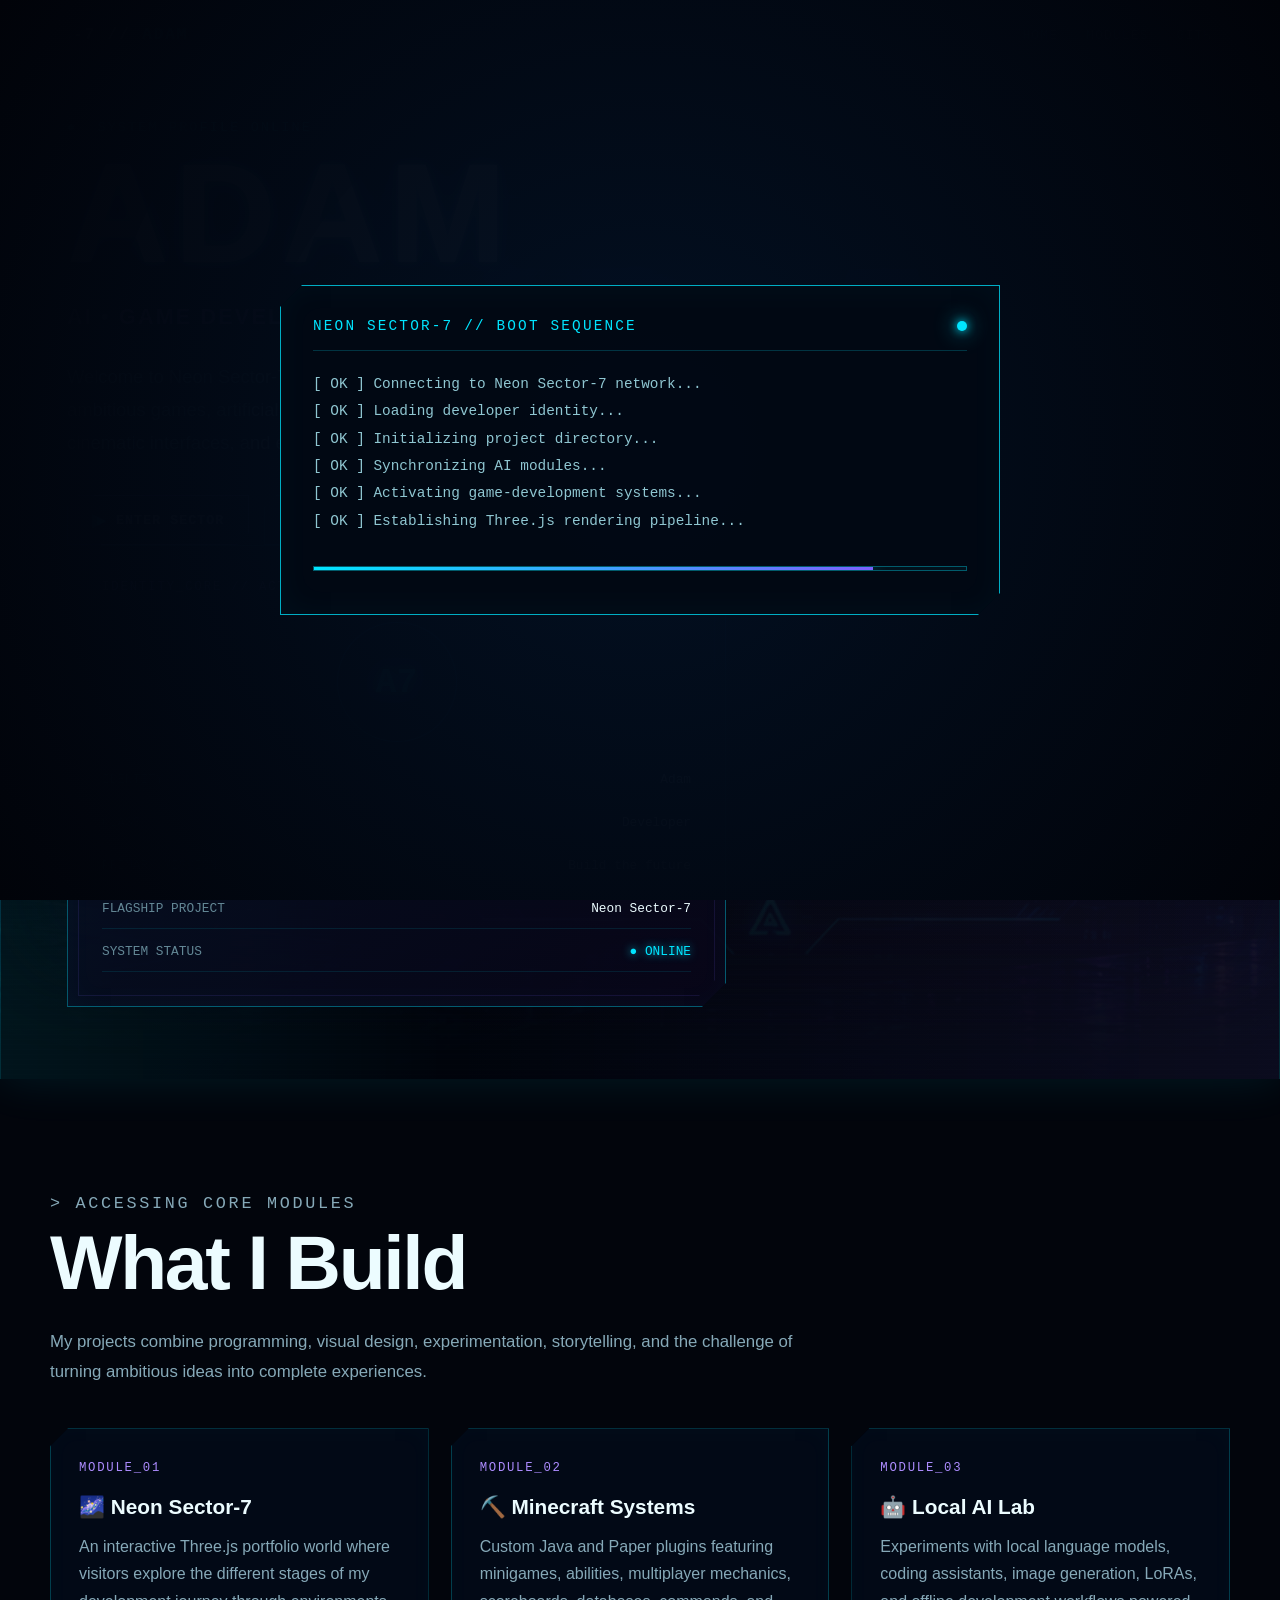
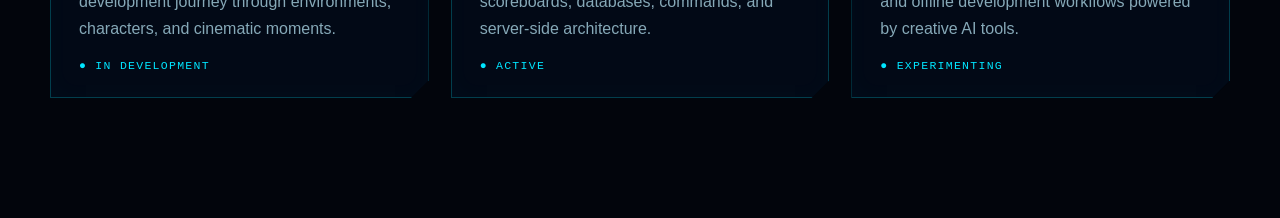
==== index.html @ 7b815660 "Fix HTML structure by closing aside tag" ====
<!DOCTYPE html>
<html lang="en">
<head>
  <meta charset="UTF-8">

  <meta
    name="viewport"
    content="width=device-width, initial-scale=1.0"
  >

  <meta
    name="description"
    content="Adam's interactive Neon Sector-7 developer portfolio featuring game development, artificial intelligence, Minecraft, Three.js, and creative technology."
  >

  <meta name="theme-color" content="#02050c">

  <title>Adam | Neon Sector-7</title>

  <link rel="stylesheet" href="styles.css">
</head>

<body>
  <div class="site-background" aria-hidden="true">
    <div class="grid-layer"></div>
    <div class="particles" id="particles"></div>
    <div class="scanlines"></div>
  </div>

  <div
    class="boot-screen"
    id="boot-screen"
    role="status"
    aria-live="polite"
  >
    <div class="boot-panel">
      <div class="boot-header">
        <p class="boot-title">
          NEON SECTOR-7 // BOOT SEQUENCE
        </p>

        <span class="boot-light" aria-hidden="true"></span>
      </div>

      <pre class="boot-log" id="boot-log"></pre>

      <div
        class="boot-progress"
        aria-label="Portfolio loading progress"
      >
        <div
          class="boot-progress-bar"
          id="boot-progress-bar"
        ></div>
      </div>
    </div>
  </div>

  <header class="site-header">
    <nav class="navigation" aria-label="Primary navigation">
      <a class="logo" href="#home">
        NS-7 // <span>ADAM</span>
      </a>

      <div class="nav-links">
        <a href="#home">HOME</a>
        <a href="#overview">MODULES</a>
        <a
          href="https://github.com/doctordoomies"
          target="_blank"
          rel="noopener noreferrer"
        >
          GITHUB
        </a>
      </div>
    </nav>
  </header>

  <main>
    <section class="hero" id="home">
      <div class="hero-inner page-shell">
        <div class="hero-copy">
        <p class="eyebrow">
          System profile online
        </p>

        <h1>ADAM</h1>

        <p class="hero-subtitle">
          AI • Game Development • Minecraft • Three.js
        </p>

        <p class="hero-description">
          Welcome to Neon Sector-7—an interactive developer
          portfolio built around ambitious games, artificial
          intelligence, 3D environments, Minecraft systems,
          cinematic interfaces, and everything I create next.
        </p>

        <div class="hero-actions">
          <a class="button button-primary" href="#overview">
            <span class="button-icon">▶</span>
            Enter Sector
          </a>

          <a
            class="button"
            href="https://github.com/doctordoomies"
            target="_blank"
            rel="noopener noreferrer"
          >
            <span class="button-icon">&lt;/&gt;</span>
            Open GitHub
          </a>
        </div>
      </div>

      <aside class="system-card" aria-label="Developer system status">
        <p class="card-label">
          IDENTITY_CORE // ACTIVE
        </p>

        <div class="identity-core" aria-hidden="true">
          <span>A7</span>
        </div>

        <dl class="system-list">
          <div class="system-row">
            <dt>IDENTITY</dt>
            <dd>Adam</dd>
          </div>

          <div class="system-row">
            <dt>CLASS</dt>
            <dd>Developer</dd>
          </div>

          <div class="system-row">
            <dt>PRIMARY MISSION</dt>
            <dd>Build the future</dd>
          </div>

          <div class="system-row">
            <dt>FLAGSHIP PROJECT</dt>
            <dd>Neon Sector-7</dd>
          </div>

          <div class="system-row">
            <dt>SYSTEM STATUS</dt>
            <dd class="online">● ONLINE</dd>
          </div>
        </dl>
        </div>
      </aside>
    </section>

    <section class="overview page-shell" id="overview">
      <div class="section-heading">
        <p class="section-code">
          &gt; ACCESSING CORE MODULES
        </p>

        <h2>What I Build</h2>

        <p>
          My projects combine programming, visual design,
          experimentation, storytelling, and the challenge of
          turning ambitious ideas into complete experiences.
        </p>
      </div>

      <div class="module-grid">
        <article class="module-card">
          <span class="module-number">
            MODULE_01
          </span>

          <h3>🌌 Neon Sector-7</h3>

          <p>
            An interactive Three.js portfolio world where visitors
            explore the different stages of my development journey
            through environments, characters, and cinematic moments.
          </p>

          <span class="module-status">
            ● IN DEVELOPMENT
          </span>
        </article>

        <article class="module-card">
          <span class="module-number">
            MODULE_02
          </span>

          <h3>⛏️ Minecraft Systems</h3>

          <p>
            Custom Java and Paper plugins featuring minigames,
            abilities, multiplayer mechanics, scoreboards,
            databases, commands, and server-side architecture.
          </p>

          <span class="module-status">
            ● ACTIVE
          </span>
        </article>

        <article class="module-card">
          <span class="module-number">
            MODULE_03
          </span>

          <h3>🤖 Local AI Lab</h3>

          <p>
            Experiments with local language models, coding
            assistants, image generation, LoRAs, and offline
            development workflows powered by creative AI tools.
          </p>

          <span class="module-status">
            ● EXPERIMENTING
          </span>
        </article>
      </div>
    </section>
  </main>

  <script src="script.js"></script>
</body>
</html>
---- styles.css ----
:root {
  --background: #02050c;
  --panel: rgba(5, 15, 32, 0.78);
  --panel-strong: rgba(5, 12, 27, 0.94);

  --cyan: #00e5ff;
  --cyan-soft: #74f3ff;
  --purple: #7b61ff;
  --purple-soft: #ad8cff;

  --text: #ecfcff;
  --muted: #86a9b8;

  --border: rgba(0, 229, 255, 0.36);
  --border-bright: rgba(0, 229, 255, 0.75);

  --page-width: 1180px;
}

* {
  box-sizing: border-box;
}

html {
  scroll-behavior: smooth;
}

body {
  margin: 0;
  min-height: 100vh;
  overflow-x: hidden;

  color: var(--text);
  background: var(--background);

  font-family:
    Inter,
    "Segoe UI",
    Arial,
    sans-serif;
}

/* ---------------------------------
   BACKGROUND
---------------------------------- */

.site-background {
  position: fixed;
  inset: 0;
  z-index: -10;
  overflow: hidden;

  background:
    radial-gradient(
      circle at 18% 22%,
      rgba(0, 229, 255, 0.16),
      transparent 30%
    ),
    radial-gradient(
      circle at 82% 30%,
      rgba(123, 97, 255, 0.19),
      transparent 34%
    ),
    radial-gradient(
      circle at 50% 100%,
      rgba(0, 117, 255, 0.12),
      transparent 45%
    ),
    linear-gradient(
      180deg,
      #02050c 0%,
      #040916 52%,
      #02040a 100%
    );
}

.site-background::before {
  content: "";
  position: absolute;
  inset: -30%;

  background:
    conic-gradient(
      from 90deg at 50% 50%,
      transparent,
      rgba(0, 229, 255, 0.04),
      transparent,
      rgba(123, 97, 255, 0.05),
      transparent
    );

  animation: rotate-aurora 24s linear infinite;
}

.grid-layer {
  position: absolute;
  inset: 0;

  background-image:
    linear-gradient(
      rgba(0, 229, 255, 0.045) 1px,
      transparent 1px
    ),
    linear-gradient(
      90deg,
      rgba(0, 229, 255, 0.045) 1px,
      transparent 1px
    );

  background-size: 54px 54px;

  mask-image:
    linear-gradient(
      to bottom,
      transparent 0%,
      black 16%,
      black 82%,
      transparent 100%
    );
}

.scanlines {
  position: absolute;
  inset: 0;
  pointer-events: none;

  background:
    repeating-linear-gradient(
      to bottom,
      transparent 0,
      transparent 3px,
      rgba(255, 255, 255, 0.012) 4px
    );

  opacity: 0.55;
}

.particles {
  position: absolute;
  inset: 0;
}

.particle {
  position: absolute;
  left: var(--x);
  top: var(--y);

  width: var(--size);
  height: var(--size);

  border-radius: 50%;

  background: var(--cyan);
  box-shadow:
    0 0 8px var(--cyan),
    0 0 18px rgba(0, 229, 255, 0.55);

  opacity: var(--opacity);

  animation:
    particle-drift var(--duration) ease-in-out infinite alternate;
}

/* ---------------------------------
   BOOT SCREEN
---------------------------------- */

.boot-screen {
  position: fixed;
  inset: 0;
  z-index: 100;

  display: grid;
  place-items: center;

  background:
    radial-gradient(
      circle at center,
      rgba(3, 17, 36, 0.98),
      rgba(1, 3, 9, 1)
    );

  transition:
    opacity 0.8s ease,
    visibility 0.8s ease;
}

.boot-screen.boot-complete {
  opacity: 0;
  visibility: hidden;
}

.boot-panel {
  width: min(720px, calc(100% - 40px));
  min-height: 330px;
  padding: 32px;

  border: 1px solid var(--border-bright);
  background: rgba(2, 8, 19, 0.92);

  box-shadow:
    0 0 30px rgba(0, 229, 255, 0.18),
    0 0 90px rgba(123, 97, 255, 0.13),
    inset 0 0 35px rgba(0, 229, 255, 0.04);

  clip-path:
    polygon(
      22px 0,
      100% 0,
      100% calc(100% - 22px),
      calc(100% - 22px) 100%,
      0 100%,
      0 22px
    );
}

.boot-header {
  display: flex;
  align-items: center;
  justify-content: space-between;
  gap: 16px;

  padding-bottom: 16px;
  margin-bottom: 20px;

  border-bottom: 1px solid rgba(0, 229, 255, 0.2);
}

.boot-title {
  margin: 0;

  color: var(--cyan);
  font-family: Consolas, monospace;
  font-size: 0.9rem;
  letter-spacing: 0.15em;
}

.boot-light {
  width: 10px;
  height: 10px;

  border-radius: 50%;
  background: var(--cyan);

  box-shadow:
    0 0 10px var(--cyan),
    0 0 22px var(--cyan);

  animation: pulse 1.2s ease-in-out infinite;
}

.boot-log {
  min-height: 195px;
  margin: 0;

  color: #8fc6d1;
  font-family: Consolas, monospace;
  font-size: 0.9rem;
  line-height: 1.9;
  white-space: pre-wrap;
}

.boot-progress {
  height: 5px;
  overflow: hidden;

  border: 1px solid rgba(0, 229, 255, 0.35);
  background: rgba(0, 229, 255, 0.04);
}

.boot-progress-bar {
  width: 0;
  height: 100%;

  background:
    linear-gradient(
      90deg,
      var(--cyan),
      var(--purple)
    );

  box-shadow: 0 0 16px var(--cyan);

  transition: width 0.35s ease;
}

/* ---------------------------------
   PAGE LAYOUT
---------------------------------- */

.page-shell {
  width: min(var(--page-width), calc(100% - 36px));
  margin: 0 auto;
}

.site-header {
  position: fixed;
  top: 0;
  left: 0;
  z-index: 30;

  width: 100%;

  border-bottom: 1px solid rgba(0, 229, 255, 0.13);
  background: rgba(2, 5, 12, 0.68);

  backdrop-filter: blur(18px);
}

.navigation {
  display: flex;
  align-items: center;
  justify-content: space-between;

  width: min(var(--page-width), calc(100% - 36px));
  min-height: 70px;
  margin: 0 auto;
}

.logo {
  color: var(--text);
  font-family: Consolas, monospace;
  font-weight: 800;
  letter-spacing: 0.12em;
  text-decoration: none;
}

.logo span {
  color: var(--cyan);
  text-shadow: 0 0 12px rgba(0, 229, 255, 0.8);
}

.nav-links {
  display: flex;
  align-items: center;
  gap: 28px;
}

.nav-links a {
  color: var(--muted);
  font-family: Consolas, monospace;
  font-size: 0.82rem;
  letter-spacing: 0.08em;
  text-decoration: none;

  transition:
    color 0.2s ease,
    text-shadow 0.2s ease;
}

.nav-links a:hover {
  color: var(--cyan);
  text-shadow: 0 0 12px rgba(0, 229, 255, 0.7);
}

/* ---------------------------------
   HERO
---------------------------------- */

.hero {
  position: relative;

  display: grid;
  grid-template-columns: minmax(0, 1.25fr) minmax(330px, 0.75fr);
  align-items: center;
  gap: 70px;

  min-height: 100vh;
  padding: 120px 48px 72px;
  overflow: hidden;

  border-right: 1px solid rgba(0, 229, 255, 0.18);
  border-left: 1px solid rgba(0, 229, 255, 0.18);

  background:
    linear-gradient(
      90deg,
      rgba(2, 5, 12, 0.94) 0%,
      rgba(2, 5, 12, 0.78) 46%,
      rgba(2, 5, 12, 0.68) 100%
    ),
    linear-gradient(
      180deg,
      rgba(2, 5, 12, 0.08),
      rgba(2, 5, 12, 0.88)
    ),
    url("./assets/banner.png") center / cover no-repeat;

  box-shadow:
    0 0 45px rgba(0, 229, 255, 0.1),
    inset 0 -90px 100px rgba(2, 5, 12, 0.95);
}

.hero::before {
  content: "";
  position: absolute;
  inset: 0;
  z-index: 0;
  pointer-events: none;

  background:
    linear-gradient(
      90deg,
      rgba(0, 229, 255, 0.07),
      transparent 35%,
      rgba(123, 97, 255, 0.08)
    ),
    repeating-linear-gradient(
      to bottom,
      transparent 0,
      transparent 4px,
      rgba(255, 255, 255, 0.012) 5px
    );
}

.hero-copy,
.system-card {
  position: relative;
  z-index: 1;
}

.hero-copy {
  position: relative;
  z-index: 2;
}

.eyebrow {
  margin: 0 0 20px;

  color: var(--cyan);
  font-family: Consolas, monospace;
  font-size: 0.84rem;
  letter-spacing: 0.16em;
  text-transform: uppercase;
}

.eyebrow::before {
  content: "●";
  margin-right: 10px;

  text-shadow:
    0 0 8px var(--cyan),
    0 0 16px var(--cyan);

  animation: pulse 1.4s ease-in-out infinite;
}

.hero h1 {
  margin: 0;

  font-size: clamp(4.5rem, 11vw, 9rem);
  line-height: 0.84;
  letter-spacing: 0.04em;

  color: #f2fdff;

  text-shadow:
    0 0 8px rgba(255, 255, 255, 0.7),
    0 0 25px rgba(0, 229, 255, 0.55),
    0 0 60px rgba(123, 97, 255, 0.45);
}

.hero-subtitle {
  margin: 28px 0 0;

  color: var(--purple-soft);
  font-size: clamp(1rem, 2vw, 1.35rem);
  font-weight: 750;
  letter-spacing: 0.1em;
  line-height: 1.5;
  text-transform: uppercase;
}

.hero-description {
  max-width: 680px;
  margin: 26px 0 0;

  color: #a9c7d2;
  font-size: clamp(1rem, 1.5vw, 1.15rem);
  line-height: 1.8;
}

.hero-actions {
  display: flex;
  flex-wrap: wrap;
  gap: 15px;

  margin-top: 36px;
}

.button {
  position: relative;

  display: inline-flex;
  align-items: center;
  justify-content: center;
  gap: 10px;

  min-height: 50px;
  padding: 0 24px;

  border: 1px solid rgba(0, 229, 255, 0.5);

  color: var(--text);
  background: rgba(4, 15, 31, 0.72);

  font-family: Consolas, monospace;
  font-size: 0.83rem;
  font-weight: 700;
  letter-spacing: 0.08em;
  text-decoration: none;
  text-transform: uppercase;

  clip-path:
    polygon(
      12px 0,
      100% 0,
      100% calc(100% - 12px),
      calc(100% - 12px) 100%,
      0 100%,
      0 12px
    );

  transition:
    transform 0.2s ease,
    border-color 0.2s ease,
    box-shadow 0.2s ease,
    background 0.2s ease;
}

.button:hover {
  transform: translateY(-3px);

  border-color: var(--cyan);
  background: rgba(0, 229, 255, 0.1);

  box-shadow:
    0 0 20px rgba(0, 229, 255, 0.2),
    inset 0 0 16px rgba(0, 229, 255, 0.05);
}

.button-primary {
  border-color: rgba(123, 97, 255, 0.8);

  background:
    linear-gradient(
      135deg,
      rgba(0, 229, 255, 0.16),
      rgba(123, 97, 255, 0.22)
    );

  box-shadow:
    0 0 26px rgba(123, 97, 255, 0.18);
}

.button-icon {
  color: var(--cyan);
  font-size: 1.05rem;
}

/* ---------------------------------
   SYSTEM CARD
---------------------------------- */

.system-card {
  position: relative;

  padding: 34px;

  border: 1px solid var(--border);
  background:
    linear-gradient(
      145deg,
      rgba(5, 17, 36, 0.88),
      rgba(8, 5, 24, 0.84)
    );

  box-shadow:
    0 0 35px rgba(0, 229, 255, 0.12),
    0 0 75px rgba(123, 97, 255, 0.1),
    inset 0 0 30px rgba(0, 229, 255, 0.035);

  clip-path:
    polygon(
      24px 0,
      100% 0,
      100% calc(100% - 24px),
      calc(100% - 24px) 100%,
      0 100%,
      0 24px
    );

  animation: floating 4.5s ease-in-out infinite;
}

.system-card::before {
  content: "";
  position: absolute;
  inset: 10px;

  pointer-events: none;
  border: 1px solid rgba(123, 97, 255, 0.12);

  clip-path:
    polygon(
      16px 0,
      100% 0,
      100% calc(100% - 16px),
      calc(100% - 16px) 100%,
      0 100%,
      0 16px
    );
}

.card-label {
  margin: 0 0 28px;

  color: var(--purple-soft);
  font-family: Consolas, monospace;
  font-size: 0.76rem;
  letter-spacing: 0.16em;
}

.identity-core {
  display: grid;
  place-items: center;

  width: 120px;
  height: 120px;
  margin: 0 auto 30px;

  border: 1px solid rgba(0, 229, 255, 0.55);
  border-radius: 50%;

  background:
    radial-gradient(
      circle,
      rgba(0, 229, 255, 0.16),
      rgba(123, 97, 255, 0.04) 60%,
      transparent 61%
    );

  box-shadow:
    0 0 25px rgba(0, 229, 255, 0.25),
    inset 0 0 25px rgba(0, 229, 255, 0.12);

  animation: core-pulse 2.8s ease-in-out infinite;
}

.identity-core span {
  color: var(--cyan);
  font-family: Consolas, monospace;
  font-size: 2.15rem;
  font-weight: 800;

  text-shadow:
    0 0 12px var(--cyan),
    0 0 24px rgba(123, 97, 255, 0.8);
}

.system-list {
  display: grid;
  gap: 15px;

  margin: 0;
}

.system-row {
  display: flex;
  justify-content: space-between;
  gap: 20px;

  padding-bottom: 12px;

  border-bottom: 1px solid rgba(0, 229, 255, 0.1);

  font-family: Consolas, monospace;
  font-size: 0.8rem;
}

.system-row dt {
  color: #638795;
}

.system-row dd {
  margin: 0;
  color: var(--text);
  text-align: right;
}

.online {
  color: var(--cyan) !important;

  text-shadow:
    0 0 8px rgba(0, 229, 255, 0.8);
}

/* ---------------------------------
   OVERVIEW SECTION
---------------------------------- */

.overview {
  padding: 90px 0 120px;
}

.section-heading {
  max-width: 760px;
  margin-bottom: 42px;
}

.section-code {
  margin: 0 0 14px;

  color: var(--cyan);
  font-family: Consolas, monospace;
  font-size: 0.82rem;
  letter-spacing: 0.16em;
}

.section-heading h2 {
  margin: 0;

  font-size: clamp(2.4rem, 6vw, 4.8rem);
  letter-spacing: -0.03em;
}

.section-heading p {
  margin: 20px 0 0;

  color: var(--muted);
  font-size: 1.05rem;
  line-height: 1.75;
}

.module-grid {
  display: grid;
  grid-template-columns: repeat(3, 1fr);
  gap: 22px;
}

.module-card {
  position: relative;

  min-height: 270px;
  padding: 28px;

  border: 1px solid rgba(0, 229, 255, 0.24);
  background: rgba(4, 12, 27, 0.72);

  box-shadow:
    inset 0 0 25px rgba(0, 229, 255, 0.025);

  clip-path:
    polygon(
      18px 0,
      100% 0,
      100% calc(100% - 18px),
      calc(100% - 18px) 100%,
      0 100%,
      0 18px
    );

  transition:
    transform 0.25s ease,
    border-color 0.25s ease,
    box-shadow 0.25s ease;
}

.module-card:hover {
  transform: translateY(-6px);

  border-color: var(--border-bright);

  box-shadow:
    0 0 30px rgba(0, 229, 255, 0.12),
    inset 0 0 25px rgba(123, 97, 255, 0.045);
}

.module-number {
  color: var(--purple-soft);
  font-family: Consolas, monospace;
  font-size: 0.77rem;
  letter-spacing: 0.14em;
}

.module-card h3 {
  margin: 20px 0 14px;
  font-size: 1.3rem;
}

.module-card p {
  margin: 0;

  color: var(--muted);
  line-height: 1.7;
}

.module-status {
  position: absolute;
  left: 28px;
  bottom: 25px;

  color: var(--cyan);
  font-family: Consolas, monospace;
  font-size: 0.72rem;
  letter-spacing: 0.11em;
}

/* ---------------------------------
   ANIMATIONS
---------------------------------- */

@keyframes rotate-aurora {
  to {
    transform: rotate(360deg);
  }
}

@keyframes pulse {
  0%,
  100% {
    opacity: 0.5;
  }

  50% {
    opacity: 1;
  }
}

@keyframes floating {
  0%,
  100% {
    transform: translateY(0);
  }

  50% {
    transform: translateY(-10px);
  }
}

@keyframes core-pulse {
  0%,
  100% {
    transform: scale(1);
    filter: brightness(1);
  }

  50% {
    transform: scale(1.035);
    filter: brightness(1.2);
  }
}

@keyframes particle-drift {
  from {
    transform: translate3d(0, 0, 0);
  }

  to {
    transform: translate3d(
      var(--drift-x),
      var(--drift-y),
      0
    );
  }
}

/* ---------------------------------
   RESPONSIVE
---------------------------------- */

@media (max-width: 900px) {
  .hero {
    grid-template-columns: 1fr;
    gap: 46px;

    padding-top: 135px;
  }

  .system-card {
    width: min(560px, 100%);
  }

  .module-grid {
    grid-template-columns: 1fr;
  }
}

@media (max-width: 650px) {
  .nav-links {
    display: none;
  }

  .hero {
    min-height: auto;
    padding-bottom: 90px;
  }

  .hero h1 {
    font-size: clamp(4rem, 24vw, 6.5rem);
  }

  .hero-actions {
    flex-direction: column;
  }

  .button {
    width: 100%;
  }

  .system-card {
    padding: 26px;
  }

  .boot-panel {
    padding: 24px;
  }
}

@media (max-width: 900px) {
  .hero {
    padding-right: 28px;
    padding-left: 28px;

    background-position: 32% center;
  }
}

@media (prefers-reduced-motion: reduce) {
  *,
  *::before,
  *::after {
    scroll-behavior: auto !important;
    animation-duration: 0.01ms !important;
    animation-iteration-count: 1 !important;
    transition-duration: 0.01ms !important;
  }
}
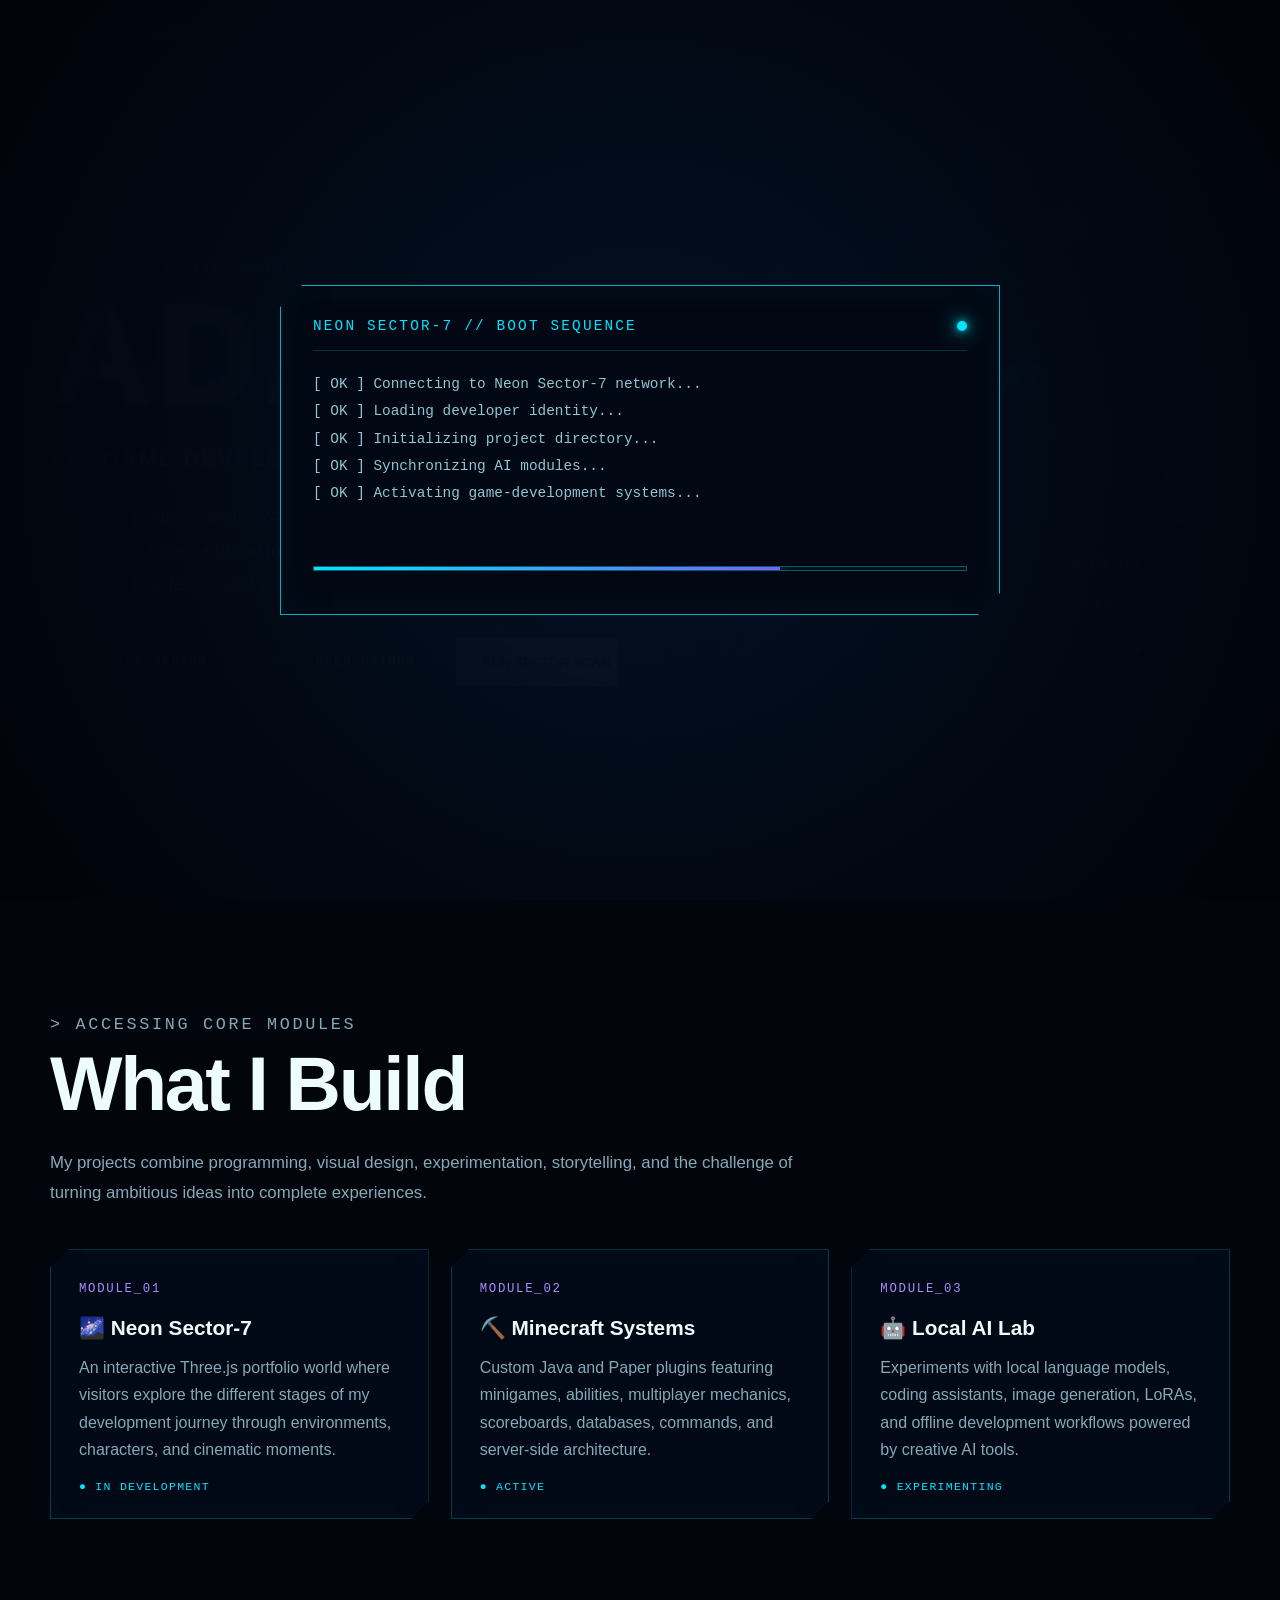
==== commit 0dc6e5d0: "Update index.html" ====
--- a/index.html
+++ b/index.html
@@ -112,6 +112,11 @@
             <span class="button-icon">&lt;/&gt;</span>
             Open GitHub
           </a>
+
+          <button class="hero-button scan-button" id="open-sector-scan" type="button">
+            <span class="button-icon">◎</span>
+              RUN SECTOR SCAN
+            </button>
         </div>
       </div>
 
--- a/styles.css
+++ b/styles.css
@@ -359,36 +359,39 @@
 
 .hero {
   position: relative;
+  width: 100%;
+  min-height: 100vh;
+  padding: 120px 0 72px;
+  overflow: hidden;
+
+  background:
+    linear-gradient(
+      90deg,
+      rgba(2, 5, 12, 0.76) 0%,
+      rgba(2, 5, 12, 0.52) 48%,
+      rgba(2, 5, 12, 0.32) 100%
+    ),
+    linear-gradient(
+      180deg,
+      rgba(2, 5, 12, 0.08),
+      rgba(2, 5, 12, 0.72)
+    ),
+    url("./assets/neon-city-background.png") center / cover no-repeat;
+
+  box-shadow:
+    inset 0 -100px 110px rgba(2, 5, 12, 0.92);
+}
+
+.hero-inner {
+  position: relative;
+  z-index: 1;
 
   display: grid;
   grid-template-columns: minmax(0, 1.25fr) minmax(330px, 0.75fr);
   align-items: center;
   gap: 70px;
 
-  min-height: 100vh;
-  padding: 120px 48px 72px;
-  overflow: hidden;
-
-  border-right: 1px solid rgba(0, 229, 255, 0.18);
-  border-left: 1px solid rgba(0, 229, 255, 0.18);
-
-  background:
-    linear-gradient(
-      90deg,
-      rgba(2, 5, 12, 0.94) 0%,
-      rgba(2, 5, 12, 0.78) 46%,
-      rgba(2, 5, 12, 0.68) 100%
-    ),
-    linear-gradient(
-      180deg,
-      rgba(2, 5, 12, 0.08),
-      rgba(2, 5, 12, 0.88)
-    ),
-    url("./assets/banner.png") center / cover no-repeat;
-
-  box-shadow:
-    0 0 45px rgba(0, 229, 255, 0.1),
-    inset 0 -90px 100px rgba(2, 5, 12, 0.95);
+  min-height: calc(100vh - 192px);
 }
 
 .hero::before {
@@ -892,9 +895,14 @@
   }
 
   .hero {
-    min-height: auto;
-    padding-bottom: 90px;
-  }
+  padding-top: 135px;
+  background-position: 32% center;
+}
+
+.hero-inner {
+  grid-template-columns: 1fr;
+  gap: 46px;
+}
 
   .hero h1 {
     font-size: clamp(4rem, 24vw, 6.5rem);
@@ -935,4 +943,5 @@
     animation-iteration-count: 1 !important;
     transition-duration: 0.01ms !important;
   }
-}
+  /* Trigger Pages rebuild */
+}
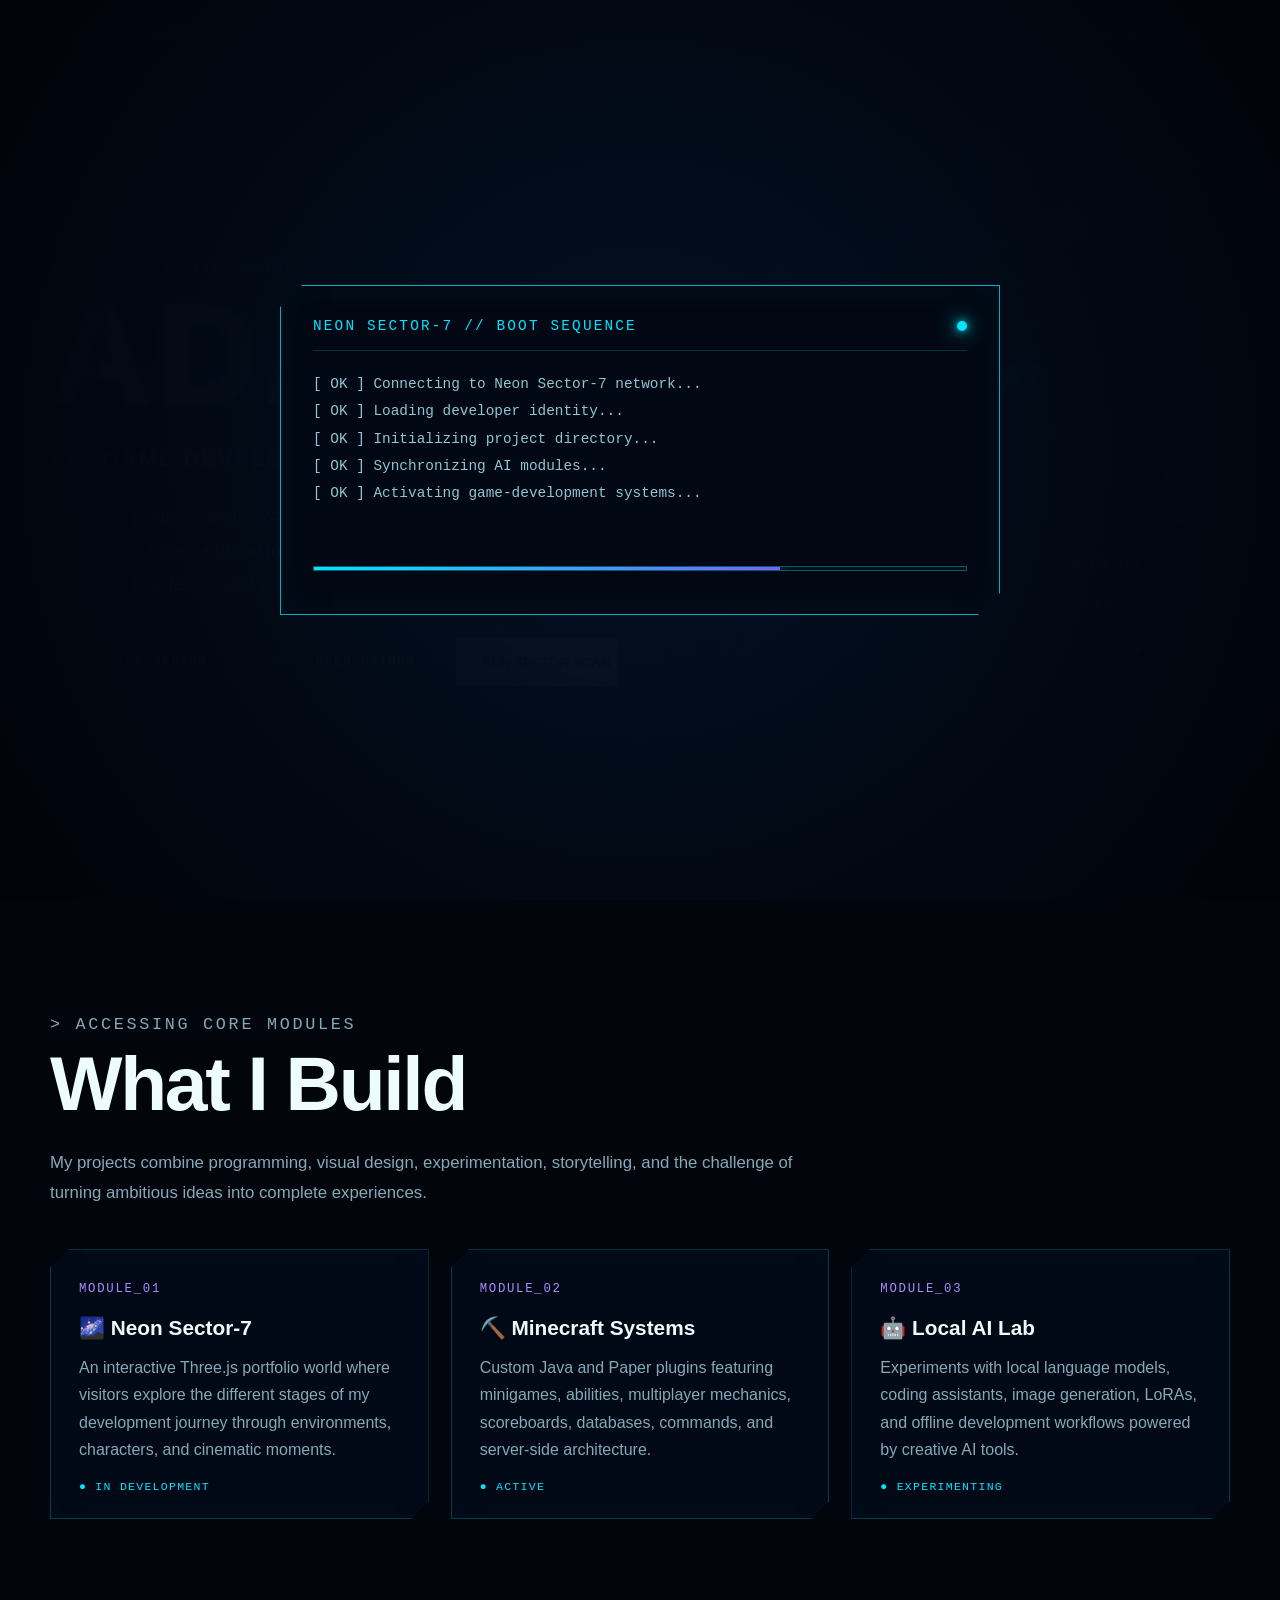
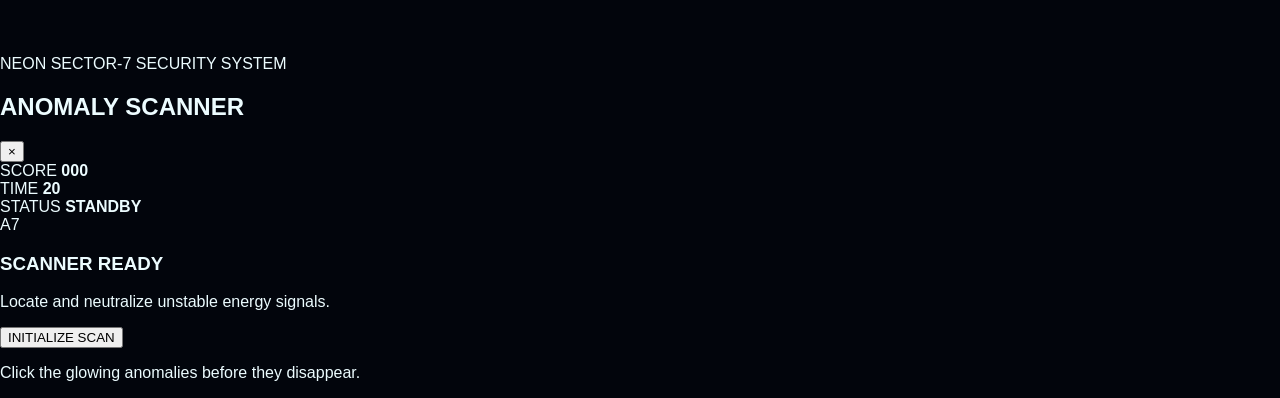
==== commit f1a2379f: "Update index.html" ====
--- a/index.html
+++ b/index.html
@@ -116,7 +116,7 @@
           <button class="hero-button scan-button" id="open-sector-scan" type="button">
             <span class="button-icon">◎</span>
               RUN SECTOR SCAN
-            </button>
+          </button>
         </div>
       </div>
 
@@ -232,6 +232,74 @@
     </section>
   </main>
 
+  <div class="sector-scan-overlay" id="sector-scan-overlay" aria-hidden="true">
+  <div class="sector-scan-window">
+
+    <div class="scan-window-header">
+      <div>
+        <p class="scan-eyebrow">NEON SECTOR-7 SECURITY SYSTEM</p>
+        <h2>ANOMALY SCANNER</h2>
+      </div>
+
+      <button
+        class="scan-close-button"
+        id="close-sector-scan"
+        type="button"
+        aria-label="Close sector scanner"
+      >
+        ×
+      </button>
+    </div>
+
+    <div class="scan-status-bar">
+      <div>
+        SCORE
+        <strong id="scan-score">000</strong>
+      </div>
+
+      <div>
+        TIME
+        <strong id="scan-time">20</strong>
+      </div>
+
+      <div>
+        STATUS
+        <strong id="scan-status">STANDBY</strong>
+      </div>
+    </div>
+
+      <div class="scan-field" id="scan-field">
+        <div class="radar-grid"></div>
+        <div class="radar-circle radar-circle-one"></div>
+        <div class="radar-circle radar-circle-two"></div>
+        <div class="radar-circle radar-circle-three"></div>
+
+        <div class="radar-crosshair radar-crosshair-horizontal"></div>
+        <div class="radar-crosshair radar-crosshair-vertical"></div>
+
+        <div class="radar-sweep"></div>
+
+        <div class="scanner-center">
+          <span>A7</span>
+        </div>
+
+        <div class="scan-message" id="scan-message">
+          <h3>SCANNER READY</h3>
+          <p>Locate and neutralize unstable energy signals.</p>
+
+          <button id="start-sector-scan" type="button">
+            INITIALIZE SCAN
+          </button>
+        </div>
+      </div>
+
+      <p class="scan-instructions">
+        Click the glowing anomalies before they disappear.
+      </p>
+
+    </div>
+  </div>
+
   <script src="script.js"></script>
 </body>
 </html>
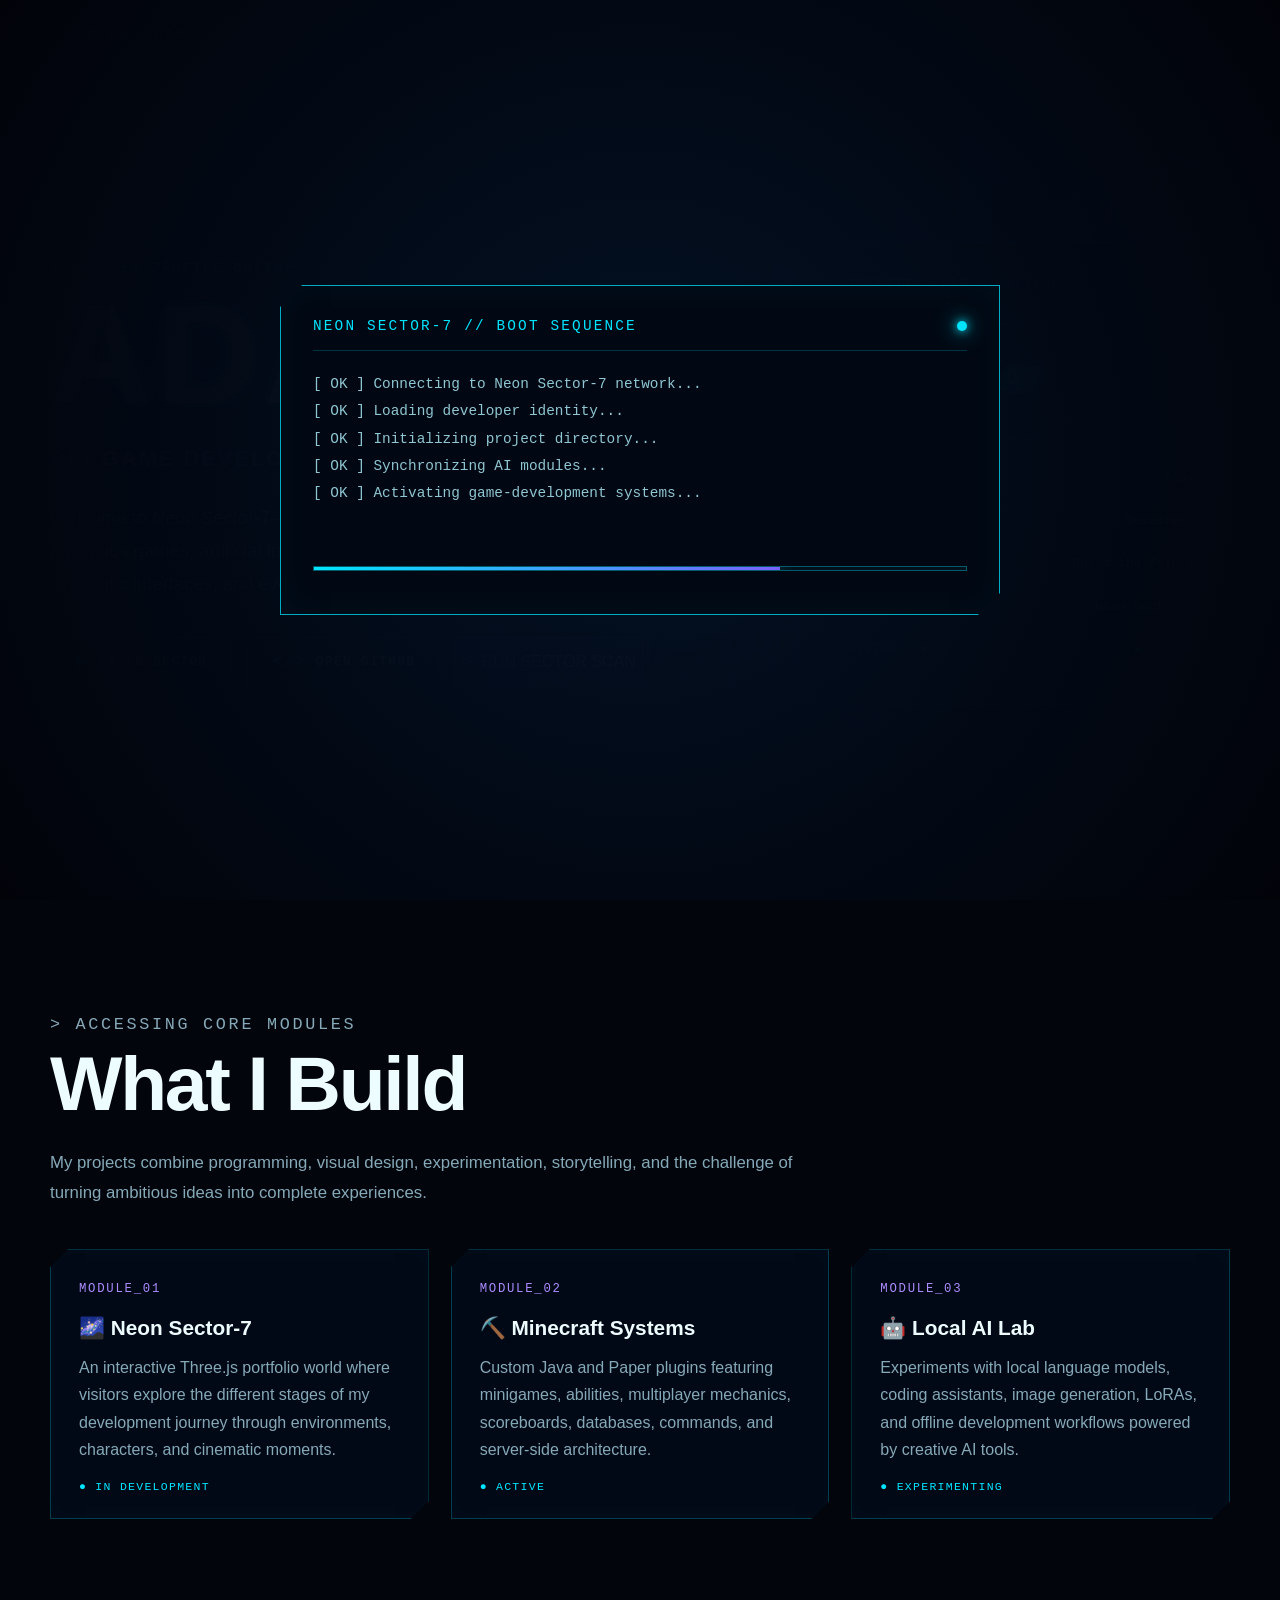
==== commit 68064ebf: "Update index.html" ====
--- a/index.html
+++ b/index.html
@@ -155,8 +155,11 @@
             <dd class="online">● ONLINE</dd>
           </div>
         </dl>
-        </div>
-      </aside>
+        
+        </aside>
+        
+      </div>
+      
     </section>
 
     <section class="overview page-shell" id="overview">
--- a/styles.css
+++ b/styles.css
@@ -945,3 +945,522 @@
   }
   /* Trigger Pages rebuild */
 }
+
+/* =========================================================
+   NEON SECTOR SCAN MINI-GAME
+   ========================================================= */
+
+.scan-button {
+  border: 1px solid rgba(181, 113, 255, 0.65);
+  background:
+    linear-gradient(
+      135deg,
+      rgba(118, 63, 190, 0.2),
+      rgba(0, 229, 255, 0.05)
+    );
+  color: #d9b8ff;
+  cursor: pointer;
+  font: inherit;
+}
+
+.scan-button:hover {
+  color: #ffffff;
+  border-color: #b571ff;
+  box-shadow:
+    0 0 18px rgba(181, 113, 255, 0.28),
+    inset 0 0 18px rgba(181, 113, 255, 0.08);
+  transform: translateY(-2px);
+}
+
+.sector-scan-overlay {
+  position: fixed;
+  inset: 0;
+  z-index: 9999;
+
+  display: grid;
+  place-items: center;
+
+  padding: 24px;
+
+  background:
+    radial-gradient(
+      circle at center,
+      rgba(20, 24, 70, 0.72),
+      rgba(0, 3, 10, 0.96)
+    );
+
+  backdrop-filter: blur(13px);
+  opacity: 0;
+  visibility: hidden;
+  pointer-events: none;
+
+  transition:
+    opacity 250ms ease,
+    visibility 250ms ease;
+}
+
+.sector-scan-overlay.is-open {
+  opacity: 1;
+  visibility: visible;
+  pointer-events: auto;
+}
+
+.sector-scan-window {
+  position: relative;
+  width: min(920px, 100%);
+  overflow: hidden;
+
+  border: 1px solid rgba(0, 229, 255, 0.45);
+
+  background:
+    linear-gradient(
+      145deg,
+      rgba(5, 12, 31, 0.98),
+      rgba(4, 7, 21, 0.96)
+    );
+
+  box-shadow:
+    0 0 80px rgba(0, 229, 255, 0.15),
+    0 0 130px rgba(117, 65, 255, 0.12),
+    inset 0 0 60px rgba(0, 229, 255, 0.035);
+
+  clip-path: polygon(
+    24px 0,
+    100% 0,
+    100% calc(100% - 24px),
+    calc(100% - 24px) 100%,
+    0 100%,
+    0 24px
+  );
+}
+
+.sector-scan-window::before {
+  content: "";
+  position: absolute;
+  inset: 0;
+  pointer-events: none;
+
+  background:
+    repeating-linear-gradient(
+      180deg,
+      transparent 0,
+      transparent 3px,
+      rgba(255, 255, 255, 0.018) 4px
+    );
+
+  z-index: 10;
+}
+
+.scan-window-header {
+  position: relative;
+  z-index: 11;
+
+  display: flex;
+  align-items: center;
+  justify-content: space-between;
+  gap: 25px;
+
+  padding: 22px 26px;
+
+  border-bottom: 1px solid rgba(0, 229, 255, 0.2);
+}
+
+.scan-window-header h2 {
+  margin: 5px 0 0;
+  color: #effcff;
+  font-size: clamp(1.25rem, 3vw, 2rem);
+  letter-spacing: 0.16em;
+}
+
+.scan-eyebrow {
+  margin: 0;
+  color: #00e5ff;
+  font-size: 0.68rem;
+  letter-spacing: 0.22em;
+}
+
+.scan-close-button {
+  width: 42px;
+  height: 42px;
+
+  border: 1px solid rgba(0, 229, 255, 0.35);
+  background: rgba(0, 229, 255, 0.04);
+  color: #7befff;
+
+  font-size: 1.7rem;
+  line-height: 1;
+  cursor: pointer;
+
+  transition: 180ms ease;
+}
+
+.scan-close-button:hover {
+  color: #ffffff;
+  border-color: #00e5ff;
+  box-shadow: 0 0 18px rgba(0, 229, 255, 0.25);
+}
+
+.scan-status-bar {
+  position: relative;
+  z-index: 11;
+
+  display: grid;
+  grid-template-columns: repeat(3, 1fr);
+
+  border-bottom: 1px solid rgba(0, 229, 255, 0.14);
+}
+
+.scan-status-bar div {
+  padding: 13px 20px;
+
+  color: #607f92;
+  font-family: monospace;
+  font-size: 0.7rem;
+  letter-spacing: 0.17em;
+}
+
+.scan-status-bar div:not(:last-child) {
+  border-right: 1px solid rgba(0, 229, 255, 0.12);
+}
+
+.scan-status-bar strong {
+  float: right;
+  color: #00e5ff;
+}
+
+.scan-field {
+  position: relative;
+  height: min(56vh, 520px);
+  min-height: 390px;
+  overflow: hidden;
+  cursor: crosshair;
+
+  background:
+    radial-gradient(
+      circle at center,
+      rgba(0, 229, 255, 0.09),
+      rgba(4, 8, 24, 0.97) 55%,
+      #02050d 100%
+    );
+}
+
+.radar-grid {
+  position: absolute;
+  inset: 0;
+
+  background-image:
+    linear-gradient(rgba(0, 229, 255, 0.055) 1px, transparent 1px),
+    linear-gradient(90deg, rgba(0, 229, 255, 0.055) 1px, transparent 1px);
+
+  background-size: 42px 42px;
+
+  mask-image: radial-gradient(
+    circle at center,
+    black,
+    transparent 72%
+  );
+}
+
+.radar-circle {
+  position: absolute;
+  top: 50%;
+  left: 50%;
+  border: 1px solid rgba(0, 229, 255, 0.16);
+  border-radius: 50%;
+  transform: translate(-50%, -50%);
+}
+
+.radar-circle-one {
+  width: 170px;
+  height: 170px;
+}
+
+.radar-circle-two {
+  width: 330px;
+  height: 330px;
+}
+
+.radar-circle-three {
+  width: 500px;
+  height: 500px;
+}
+
+.radar-crosshair {
+  position: absolute;
+  top: 50%;
+  left: 50%;
+  background: rgba(0, 229, 255, 0.12);
+  transform: translate(-50%, -50%);
+}
+
+.radar-crosshair-horizontal {
+  width: 76%;
+  height: 1px;
+}
+
+.radar-crosshair-vertical {
+  width: 1px;
+  height: 76%;
+}
+
+.radar-sweep {
+  position: absolute;
+  top: 50%;
+  left: 50%;
+
+  width: 43%;
+  height: 43%;
+
+  transform-origin: left top;
+
+  background: conic-gradient(
+    from 270deg,
+    rgba(0, 229, 255, 0.34),
+    rgba(0, 229, 255, 0.06) 35deg,
+    transparent 70deg
+  );
+
+  clip-path: polygon(0 0, 100% 0, 0 100%);
+  animation: radarRotation 3.2s linear infinite;
+}
+
+@keyframes radarRotation {
+  to {
+    transform: rotate(360deg);
+  }
+}
+
+.scanner-center {
+  position: absolute;
+  top: 50%;
+  left: 50%;
+
+  display: grid;
+  place-items: center;
+
+  width: 82px;
+  height: 82px;
+
+  border: 1px solid rgba(0, 229, 255, 0.55);
+  border-radius: 50%;
+
+  background: rgba(3, 13, 31, 0.88);
+
+  box-shadow:
+    0 0 28px rgba(0, 229, 255, 0.22),
+    inset 0 0 24px rgba(0, 229, 255, 0.08);
+
+  transform: translate(-50%, -50%);
+}
+
+.scanner-center span {
+  color: #00e5ff;
+  font-family: monospace;
+  font-size: 1.4rem;
+  font-weight: 800;
+  text-shadow: 0 0 15px rgba(0, 229, 255, 0.9);
+}
+
+.scan-message {
+  position: absolute;
+  top: 50%;
+  left: 50%;
+
+  z-index: 20;
+
+  width: min(390px, calc(100% - 40px));
+  padding: 28px;
+
+  border: 1px solid rgba(181, 113, 255, 0.42);
+  background: rgba(4, 8, 24, 0.94);
+
+  text-align: center;
+
+  box-shadow:
+    0 0 45px rgba(181, 113, 255, 0.17),
+    inset 0 0 30px rgba(0, 229, 255, 0.035);
+
+  transform: translate(-50%, -50%);
+}
+
+.scan-message.is-hidden {
+  display: none;
+}
+
+.scan-message h3 {
+  margin: 0 0 10px;
+  color: #d3a8ff;
+  letter-spacing: 0.14em;
+}
+
+.scan-message p {
+  margin: 0 0 20px;
+  color: #9eb6c3;
+  line-height: 1.6;
+}
+
+.scan-message button {
+  padding: 13px 20px;
+
+  border: 1px solid #00e5ff;
+  background: rgba(0, 229, 255, 0.08);
+  color: #baf8ff;
+
+  font-family: monospace;
+  font-weight: 700;
+  letter-spacing: 0.13em;
+  cursor: pointer;
+
+  transition: 180ms ease;
+}
+
+.scan-message button:hover {
+  background: rgba(0, 229, 255, 0.18);
+  box-shadow: 0 0 22px rgba(0, 229, 255, 0.25);
+}
+
+.scan-anomaly {
+  position: absolute;
+  z-index: 16;
+
+  width: 34px;
+  height: 34px;
+
+  border: 2px solid #ff55e6;
+  border-radius: 50%;
+
+  background:
+    radial-gradient(
+      circle,
+      #ffffff 0 8%,
+      #ff55e6 9% 24%,
+      rgba(255, 85, 230, 0.16) 25% 58%,
+      transparent 60%
+    );
+
+  box-shadow:
+    0 0 12px #ff55e6,
+    0 0 30px rgba(255, 85, 230, 0.75);
+
+  cursor: pointer;
+
+  animation:
+    anomalyPulse 650ms ease-in-out infinite alternate,
+    anomalyAppear 160ms ease-out;
+}
+
+.scan-anomaly::before,
+.scan-anomaly::after {
+  content: "";
+  position: absolute;
+  inset: -9px;
+
+  border: 1px solid rgba(255, 85, 230, 0.52);
+  border-radius: 50%;
+}
+
+.scan-anomaly::after {
+  inset: -17px;
+  border-style: dashed;
+  animation: anomalySpin 2s linear infinite;
+}
+
+.scan-anomaly:hover {
+  transform: scale(1.15);
+}
+
+@keyframes anomalyPulse {
+  from {
+    filter: brightness(0.9);
+  }
+
+  to {
+    filter: brightness(1.6);
+  }
+}
+
+@keyframes anomalyAppear {
+  from {
+    opacity: 0;
+    transform: scale(0.1);
+  }
+
+  to {
+    opacity: 1;
+    transform: scale(1);
+  }
+}
+
+@keyframes anomalySpin {
+  to {
+    transform: rotate(360deg);
+  }
+}
+
+.scan-hit {
+  position: absolute;
+  z-index: 18;
+
+  color: #00ffcc;
+  font-family: monospace;
+  font-size: 0.75rem;
+  font-weight: 800;
+  letter-spacing: 0.1em;
+  pointer-events: none;
+
+  animation: hitFloat 700ms ease-out forwards;
+}
+
+@keyframes hitFloat {
+  from {
+    opacity: 1;
+    transform: translateY(0) scale(1);
+  }
+
+  to {
+    opacity: 0;
+    transform: translateY(-35px) scale(1.2);
+  }
+}
+
+.scan-instructions {
+  position: relative;
+  z-index: 11;
+
+  margin: 0;
+  padding: 13px 20px;
+
+  border-top: 1px solid rgba(0, 229, 255, 0.13);
+
+  color: #658092;
+  font-family: monospace;
+  font-size: 0.68rem;
+  letter-spacing: 0.15em;
+  text-align: center;
+}
+
+body.scan-game-open {
+  overflow: hidden;
+}
+
+@media (max-width: 720px) {
+  .scan-status-bar div {
+    padding: 11px 10px;
+    font-size: 0.57rem;
+  }
+
+  .scan-status-bar strong {
+    display: block;
+    float: none;
+    margin-top: 6px;
+  }
+
+  .scan-field {
+    min-height: 380px;
+  }
+
+  .radar-circle-three {
+    width: 410px;
+    height: 410px;
+  }
+}
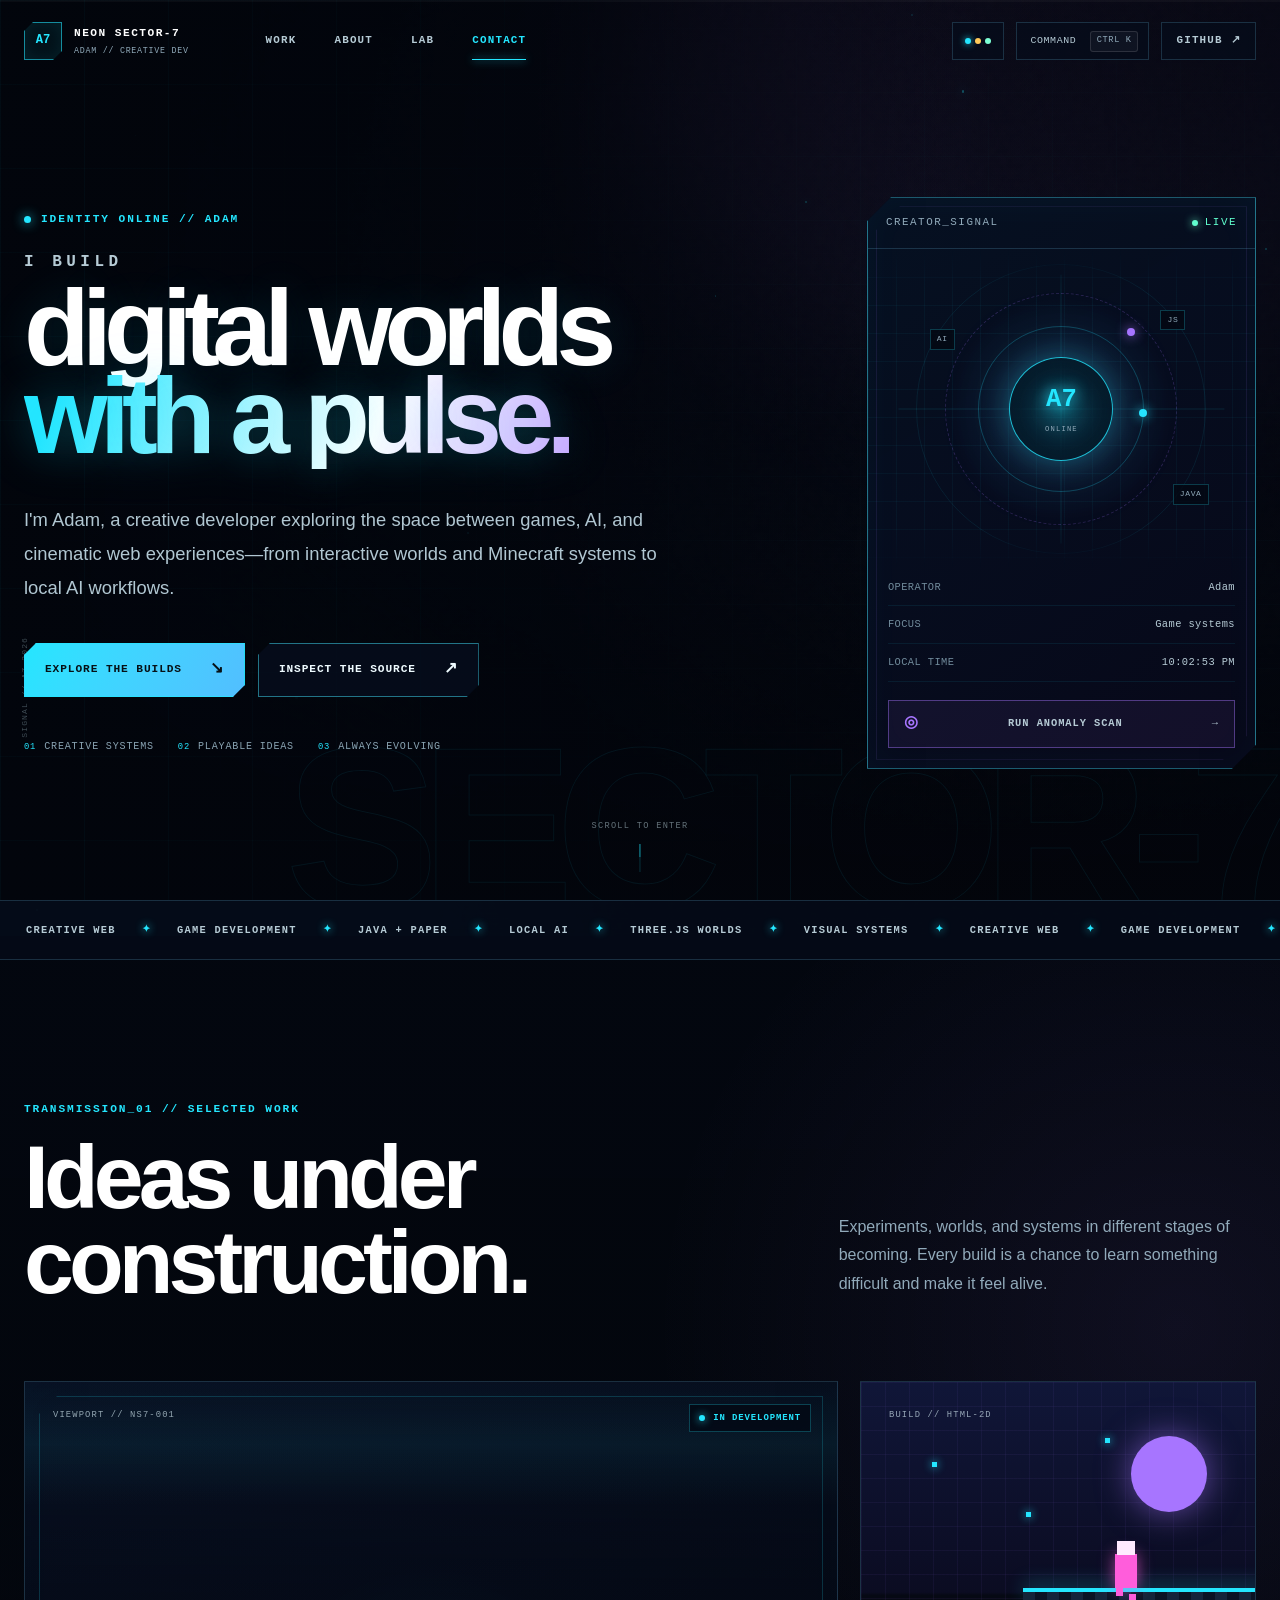
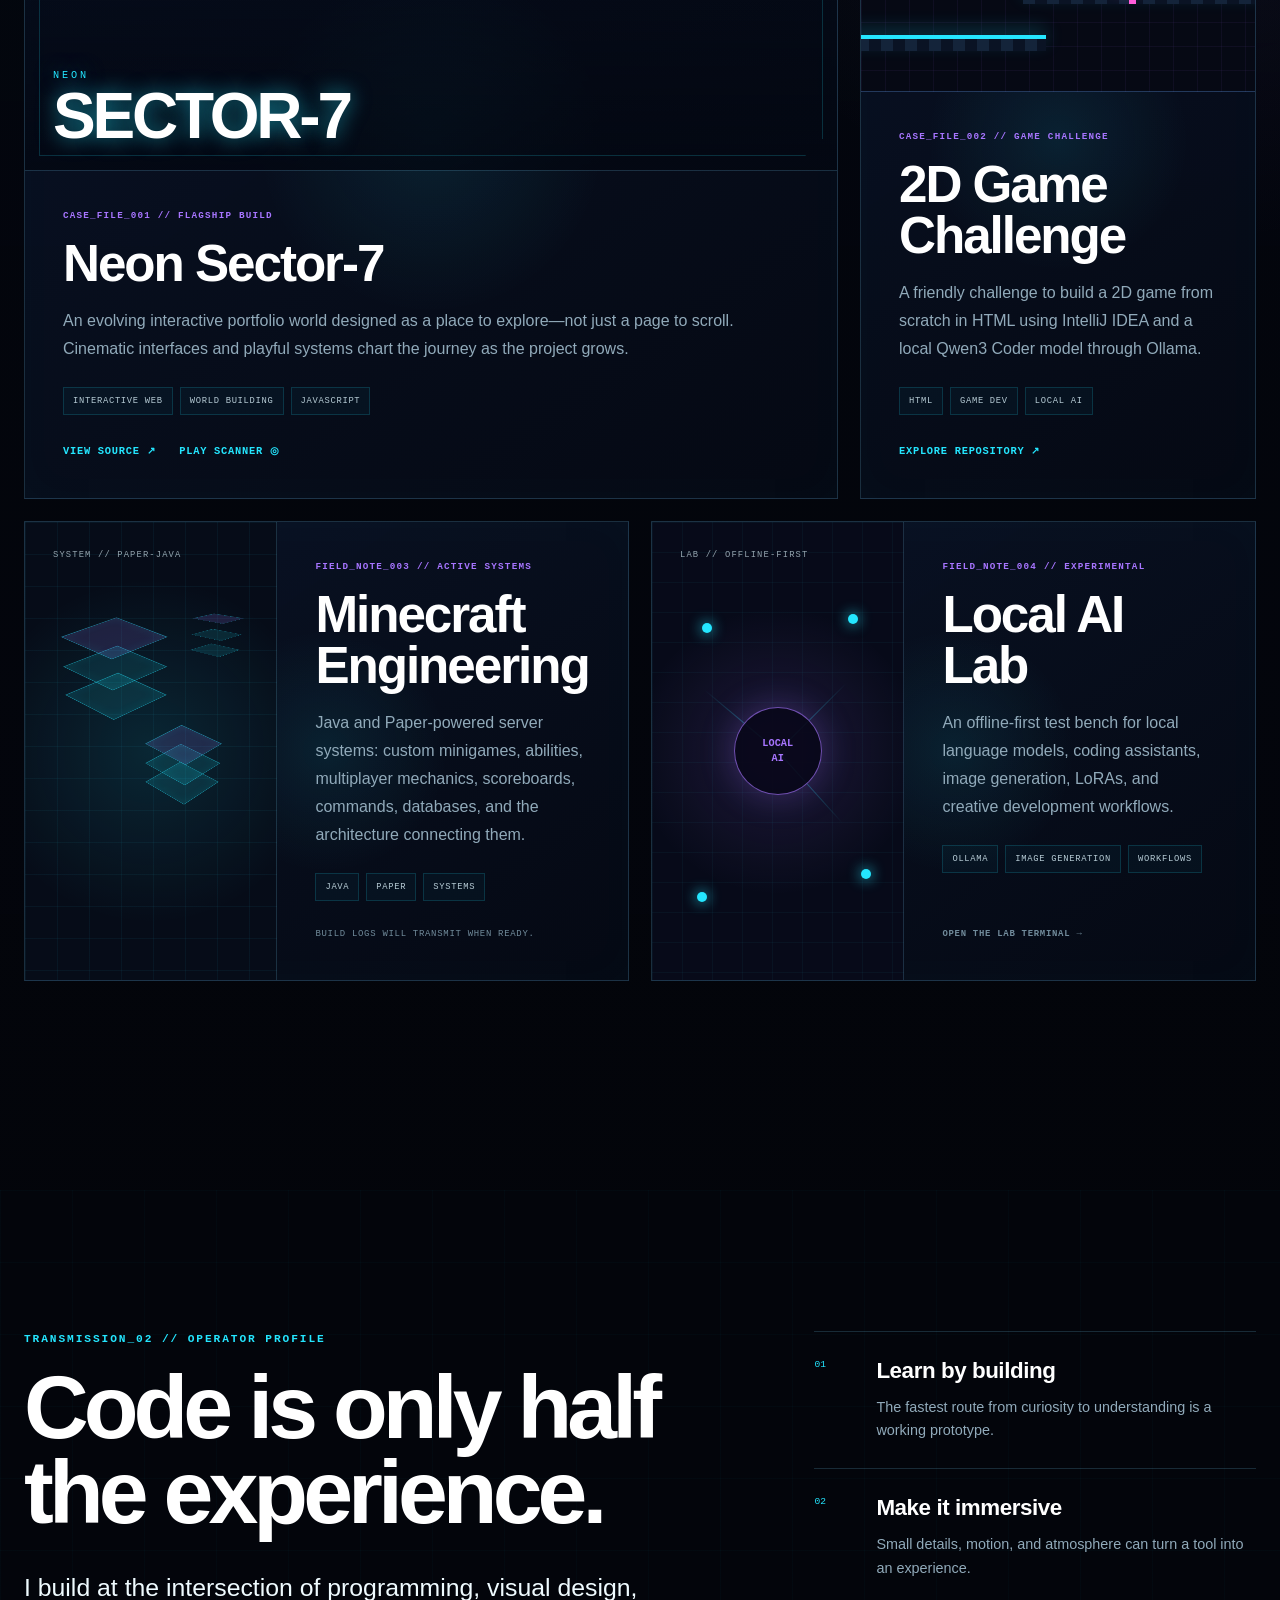
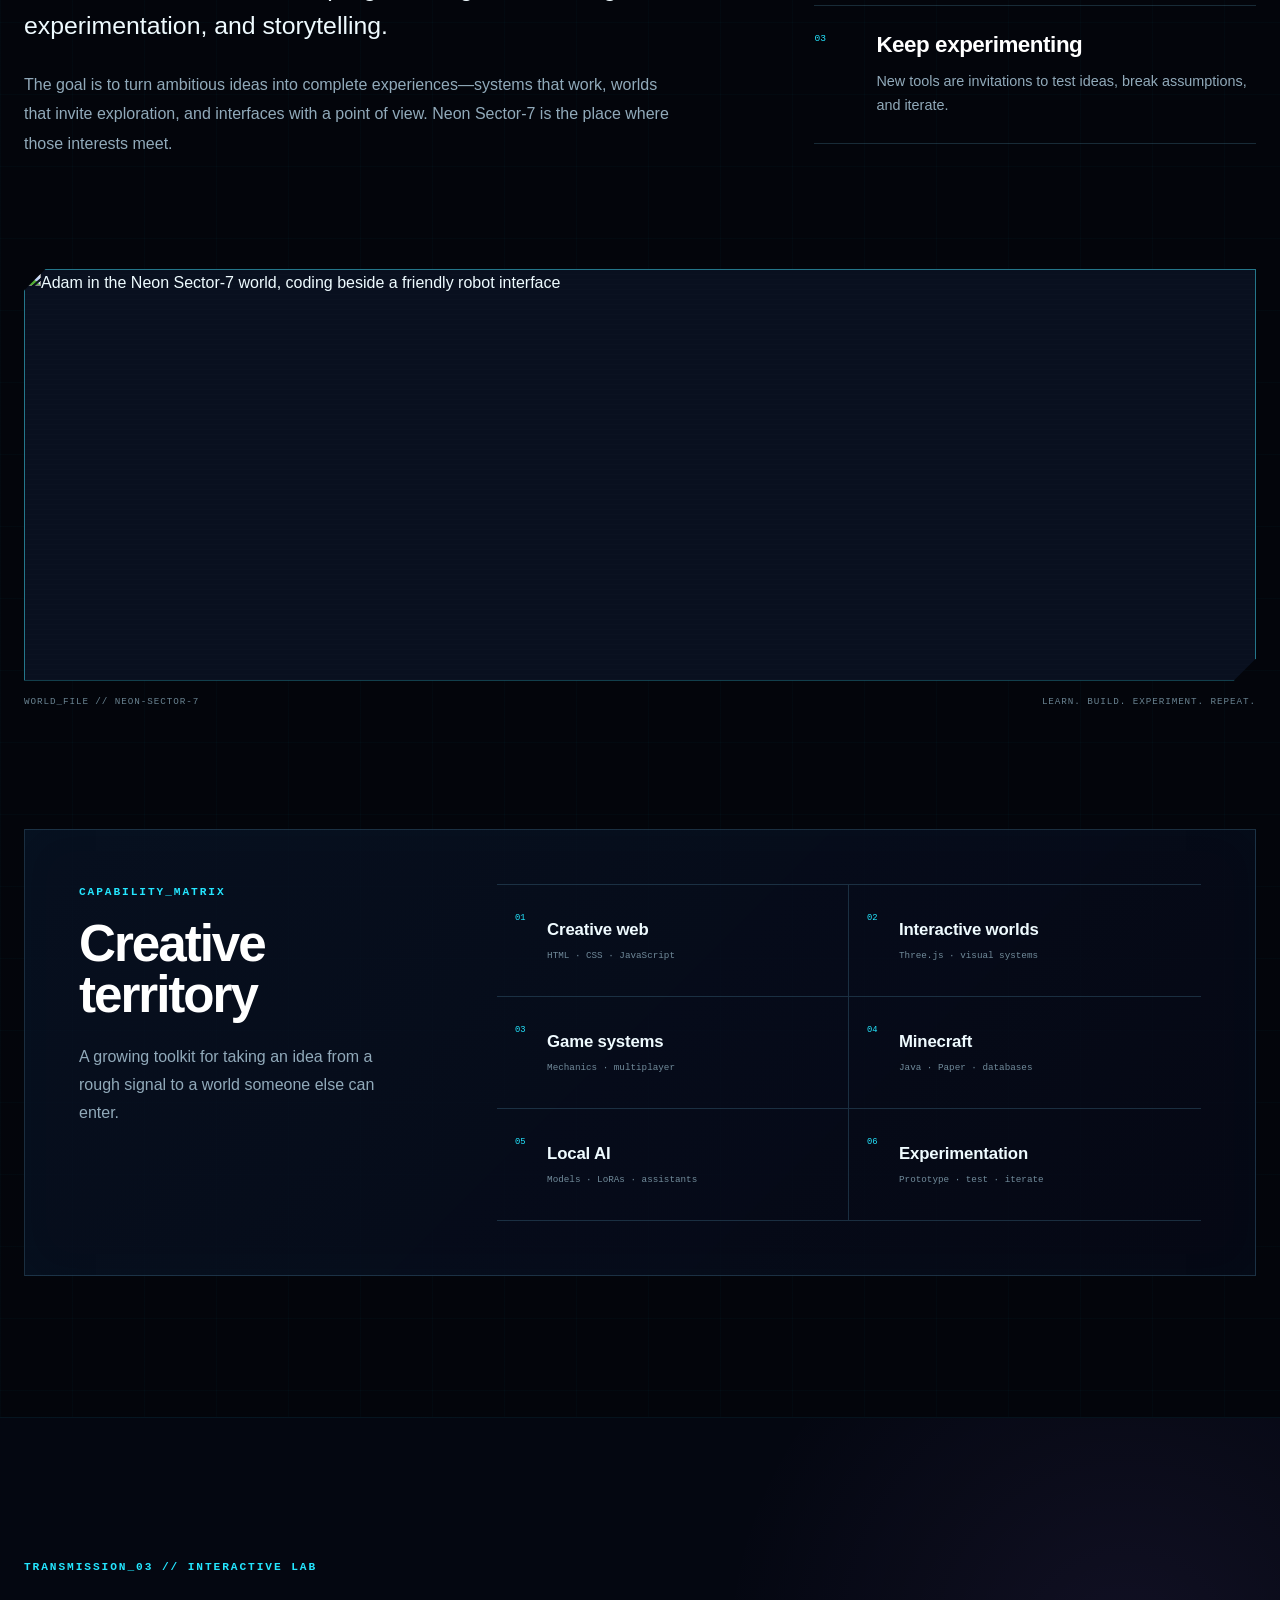
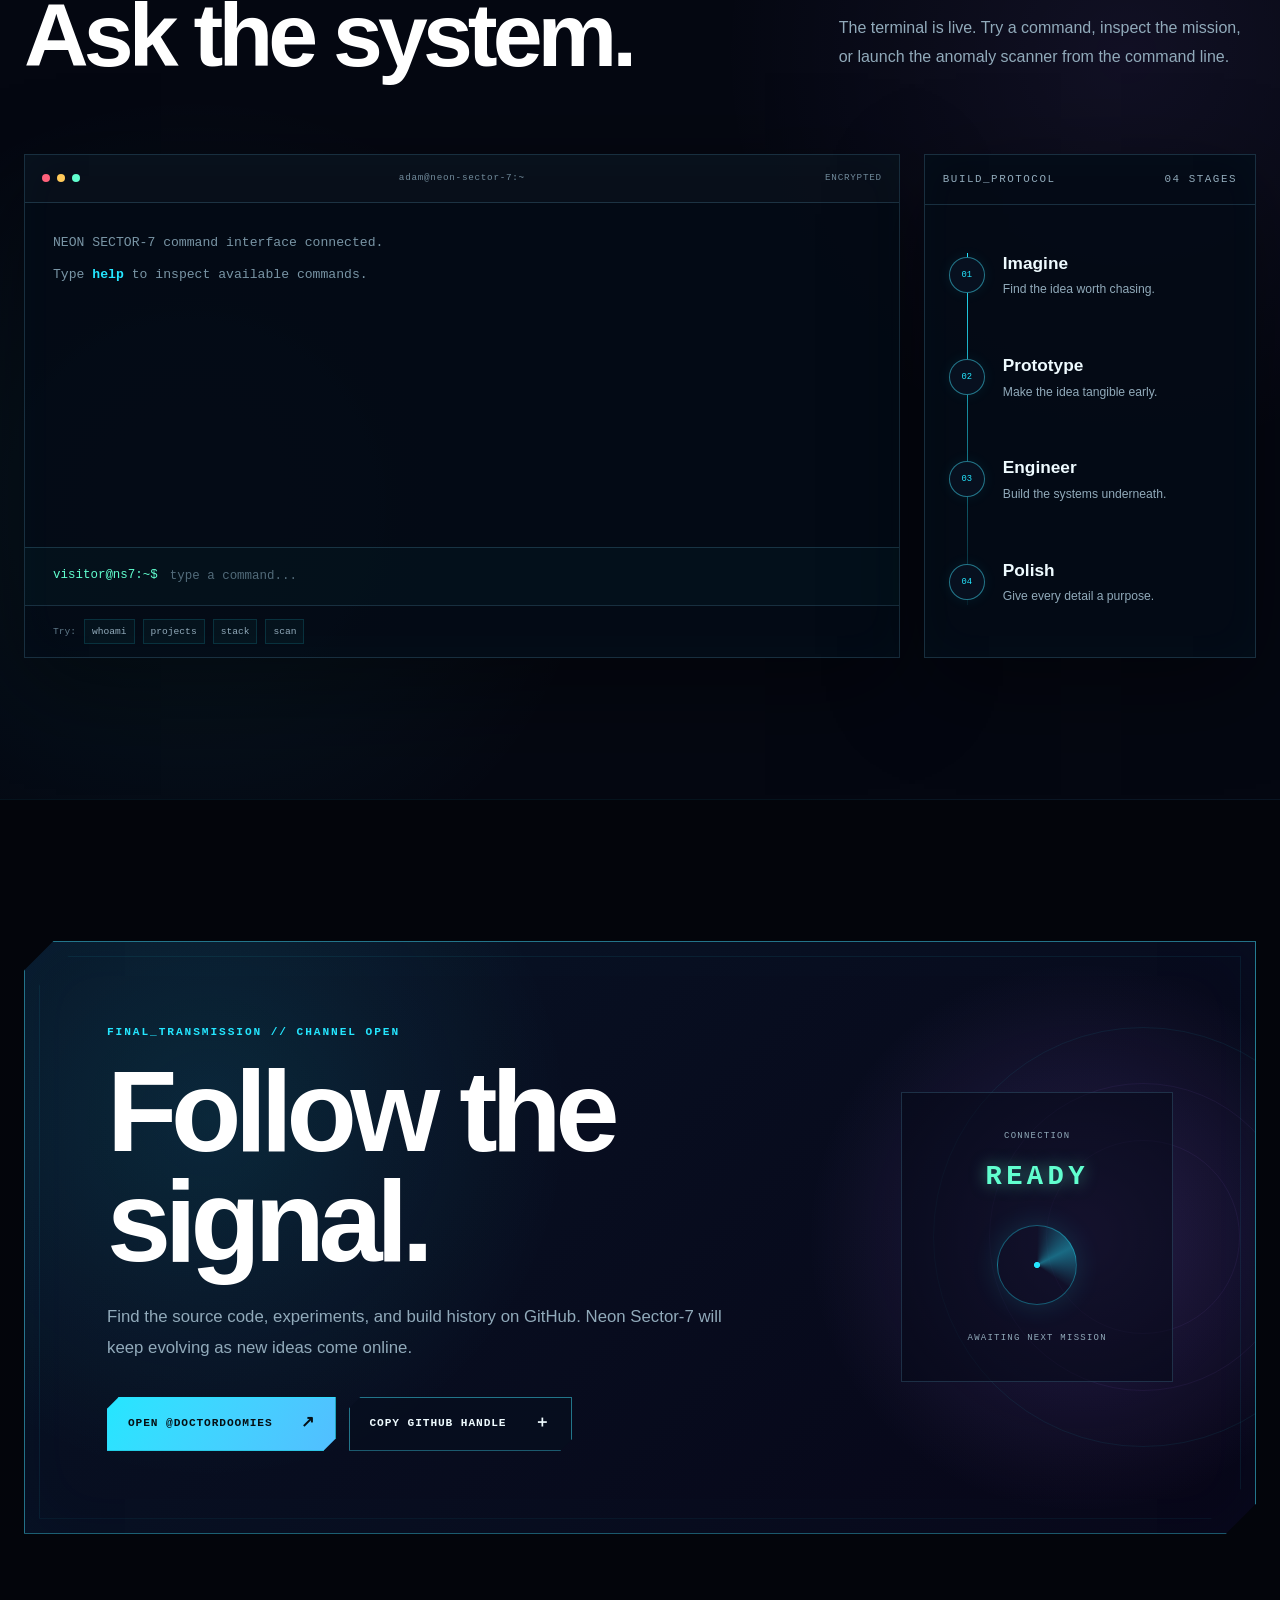
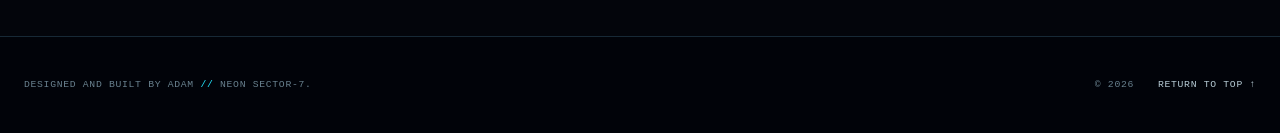
==== commit 0f411ab0: "WHOOOOOH FIXED EVERYTHING CODEX MADE IT BEAUTIFUL IM HOLDING BACK MY TEARS" ====
--- a/index.html
+++ b/index.html
@@ -1,307 +1,770 @@
 <!DOCTYPE html>
-<html lang="en">
+<html lang="en" data-theme="sector">
 <head>
   <meta charset="UTF-8">
-
-  <meta
-    name="viewport"
-    content="width=device-width, initial-scale=1.0"
-  >
-
+  <meta name="viewport" content="width=device-width, initial-scale=1.0">
   <meta
     name="description"
-    content="Adam's interactive Neon Sector-7 developer portfolio featuring game development, artificial intelligence, Minecraft, Three.js, and creative technology."
+    content="Explore Adam's Neon Sector-7: an interactive developer portfolio spanning creative web worlds, Java and Paper game systems, and local AI experiments."
   >
-
-  <meta name="theme-color" content="#02050c">
-
-  <title>Adam | Neon Sector-7</title>
-
+  <meta name="theme-color" content="#040711" id="theme-color-meta">
+  <meta name="color-scheme" content="dark">
+  <meta name="robots" content="index, follow">
+  <meta name="author" content="Adam">
+
+  <meta property="og:type" content="website">
+  <meta property="og:site_name" content="Neon Sector-7">
+  <meta property="og:title" content="Adam — Creative Developer | Neon Sector-7">
+  <meta
+    property="og:description"
+    content="Games, AI, cinematic interfaces, and creative systems—built inside Neon Sector-7."
+  >
+  <meta property="og:url" content="https://doctordoomies.github.io/">
+  <meta property="og:image" content="https://doctordoomies.github.io/assets/banner.jpg">
+  <meta property="og:image:alt" content="Adam's Neon Sector-7 developer portfolio banner">
+  <meta name="twitter:card" content="summary_large_image">
+
+  <title>Adam — Creative Developer | Neon Sector-7</title>
+
+  <link rel="canonical" href="https://doctordoomies.github.io/">
+  <link rel="icon" href="assets/favicon.svg" type="image/svg+xml">
+  <link rel="preload" href="assets/neon-city-background.jpg" as="image" type="image/jpeg" fetchpriority="high">
+
+  <script type="application/ld+json">
+    {
+      "@context": "https://schema.org",
+      "@type": "Person",
+      "name": "Adam",
+      "url": "https://doctordoomies.github.io/",
+      "sameAs": ["https://github.com/doctordoomies"],
+      "knowsAbout": [
+        "Creative web development",
+        "Game development",
+        "Java",
+        "Paper",
+        "Three.js",
+        "Local artificial intelligence"
+      ]
+    }
+  </script>
+
+  <script>
+    document.documentElement.classList.add("js");
+    try {
+      const savedTheme = localStorage.getItem("ns7-theme");
+      if (["sector", "solar", "ghost"].includes(savedTheme)) {
+        document.documentElement.dataset.theme = savedTheme;
+      }
+    } catch (error) {
+      // The default interface theme remains available when storage is blocked.
+    }
+  </script>
   <link rel="stylesheet" href="styles.css">
 </head>
 
 <body>
+  <a class="skip-link" href="#main-content">Skip to main content</a>
+
   <div class="site-background" aria-hidden="true">
+    <div class="ambient-light ambient-light-one"></div>
+    <div class="ambient-light ambient-light-two"></div>
     <div class="grid-layer"></div>
     <div class="particles" id="particles"></div>
     <div class="scanlines"></div>
+    <div class="noise-layer"></div>
   </div>
 
-  <div
-    class="boot-screen"
-    id="boot-screen"
-    role="status"
-    aria-live="polite"
-  >
+  <div class="pointer-aura" id="pointer-aura" aria-hidden="true"></div>
+  <div class="page-progress" aria-hidden="true">
+    <span id="page-progress-bar"></span>
+  </div>
+
+  <div class="boot-screen" id="boot-screen" aria-label="Neon Sector-7 intro">
     <div class="boot-panel">
-      <div class="boot-header">
-        <p class="boot-title">
-          NEON SECTOR-7 // BOOT SEQUENCE
-        </p>
-
-        <span class="boot-light" aria-hidden="true"></span>
-      </div>
-
-      <pre class="boot-log" id="boot-log"></pre>
+      <div class="boot-topline">
+        <p>NEON SECTOR-7 // HANDSHAKE</p>
+        <span class="status-light"></span>
+      </div>
+
+      <div class="boot-mark" aria-hidden="true">
+        <span>A7</span>
+      </div>
+
+      <pre class="boot-log" id="boot-log" aria-hidden="true"></pre>
+      <p class="sr-only" id="boot-announcement" aria-live="polite"></p>
 
       <div
         class="boot-progress"
-        aria-label="Portfolio loading progress"
+        role="progressbar"
+        aria-label="Intro progress"
+        aria-valuemin="0"
+        aria-valuemax="100"
+        aria-valuenow="0"
+        id="boot-progress"
       >
-        <div
-          class="boot-progress-bar"
-          id="boot-progress-bar"
-        ></div>
-      </div>
+        <span id="boot-progress-bar"></span>
+      </div>
+
+      <button class="text-button boot-skip" id="boot-skip" type="button">
+        Skip intro
+      </button>
     </div>
   </div>
 
-  <header class="site-header">
-    <nav class="navigation" aria-label="Primary navigation">
-      <a class="logo" href="#home">
-        NS-7 // <span>ADAM</span>
+  <p class="interface-toast" id="interface-toast" role="status" aria-live="polite"></p>
+
+  <header class="site-header" id="site-header">
+    <nav class="navigation page-shell" aria-label="Primary navigation">
+      <a class="logo" href="#home" aria-label="Neon Sector-7 home">
+        <span class="logo-symbol" aria-hidden="true">A7</span>
+        <span class="logo-copy">
+          <strong>NEON SECTOR-7</strong>
+          <small>ADAM // CREATIVE DEV</small>
+        </span>
       </a>
 
-      <div class="nav-links">
-        <a href="#home">HOME</a>
-        <a href="#overview">MODULES</a>
+      <button
+        class="nav-toggle"
+        id="nav-toggle"
+        type="button"
+        aria-expanded="false"
+        aria-controls="nav-panel"
+        aria-label="Open navigation"
+      >
+        <span></span>
+        <span></span>
+      </button>
+
+      <div class="nav-panel" id="nav-panel">
+        <div class="nav-links">
+          <a href="#work" data-nav-link>Work</a>
+          <a href="#about" data-nav-link>About</a>
+          <a href="#lab" data-nav-link>Lab</a>
+          <a href="#contact" data-nav-link>Contact</a>
+        </div>
+
+        <div class="nav-tools">
+          <button
+            class="theme-switcher"
+            id="theme-switcher"
+            type="button"
+            aria-label="Change interface palette"
+            title="Change interface palette"
+          >
+            <span></span><span></span><span></span>
+          </button>
+
+          <button
+            class="command-trigger"
+            id="command-trigger"
+            type="button"
+            aria-label="Open command deck"
+          >
+            Command <kbd>Ctrl K</kbd>
+          </button>
+
+          <a
+            class="nav-github"
+            href="https://github.com/doctordoomies"
+            target="_blank"
+            rel="noopener noreferrer"
+          >
+            GitHub <span aria-hidden="true">↗</span>
+            <span class="sr-only">(opens in a new tab)</span>
+          </a>
+        </div>
+      </div>
+    </nav>
+  </header>
+
+  <main id="main-content" tabindex="-1">
+    <section class="hero" id="home" aria-labelledby="hero-title">
+      <div class="hero-city" aria-hidden="true"></div>
+      <div class="hero-vignette" aria-hidden="true"></div>
+      <span class="hero-coordinate coordinate-one" aria-hidden="true">40.7128° N // 74.0060° W</span>
+      <span class="hero-coordinate coordinate-two" aria-hidden="true">SIGNAL // A7-2026</span>
+      <span class="hero-watermark" aria-hidden="true">SECTOR-7</span>
+
+      <div class="hero-layout page-shell">
+        <div class="hero-copy reveal">
+          <p class="eyebrow"><span></span> Identity online // Adam</p>
+
+          <h1 id="hero-title">
+            <span class="hero-intro">I build</span>
+            <span>digital worlds</span>
+            <span class="gradient-text">with a pulse.</span>
+          </h1>
+
+          <p class="hero-description">
+            I'm Adam, a creative developer exploring the space between games,
+            AI, and cinematic web experiences—from interactive worlds and
+            Minecraft systems to local AI workflows.
+          </p>
+
+          <div class="hero-actions">
+            <a class="button button-primary" href="#work">
+              <span>Explore the builds</span>
+              <span class="button-arrow" aria-hidden="true">↘</span>
+            </a>
+
+            <a
+              class="button button-secondary"
+              href="https://github.com/doctordoomies/doctordoomies.github.io"
+              target="_blank"
+              rel="noopener noreferrer"
+            >
+              <span>Inspect the source</span>
+              <span class="button-arrow" aria-hidden="true">↗</span>
+              <span class="sr-only">(opens in a new tab)</span>
+            </a>
+          </div>
+
+          <ul class="hero-signals" aria-label="Creative focus">
+            <li><span>01</span> Creative systems</li>
+            <li><span>02</span> Playable ideas</li>
+            <li><span>03</span> Always evolving</li>
+          </ul>
+        </div>
+
+        <aside class="identity-console reveal" aria-label="Adam's live creator signal">
+          <div class="panel-chrome">
+            <span>CREATOR_SIGNAL</span>
+            <span class="panel-status"><i></i> LIVE</span>
+          </div>
+
+          <div class="core-stage" id="core-stage" aria-hidden="true">
+            <div class="core-orbit core-orbit-one"><i></i></div>
+            <div class="core-orbit core-orbit-two"><i></i></div>
+            <div class="core-orbit core-orbit-three"></div>
+            <div class="core-crosshair core-crosshair-x"></div>
+            <div class="core-crosshair core-crosshair-y"></div>
+            <div class="identity-core">
+              <span>A7</span>
+              <small>ONLINE</small>
+            </div>
+            <span class="core-glyph glyph-one">AI</span>
+            <span class="core-glyph glyph-two">JS</span>
+            <span class="core-glyph glyph-three">JAVA</span>
+          </div>
+
+          <dl class="console-readout">
+            <div>
+              <dt>Operator</dt>
+              <dd>Adam</dd>
+            </div>
+            <div>
+              <dt>Focus</dt>
+              <dd id="focus-signal">Interactive worlds</dd>
+            </div>
+            <div>
+              <dt>Local time</dt>
+              <dd id="local-time">--:--:--</dd>
+            </div>
+          </dl>
+
+          <button class="console-action" type="button" data-open-scan>
+            <span class="console-action-icon" aria-hidden="true">◎</span>
+            Run anomaly scan
+            <span aria-hidden="true">→</span>
+          </button>
+        </aside>
+      </div>
+
+      <a class="scroll-cue" href="#signal-strip">
+        <span>Scroll to enter</span>
+        <i aria-hidden="true"></i>
+      </a>
+    </section>
+
+    <div class="signal-strip" id="signal-strip" aria-label="Adam's creative disciplines">
+      <div class="signal-track">
+        <span>Creative web</span><i>✦</i>
+        <span>Game development</span><i>✦</i>
+        <span>Java + Paper</span><i>✦</i>
+        <span>Local AI</span><i>✦</i>
+        <span>Three.js worlds</span><i>✦</i>
+        <span>Visual systems</span><i>✦</i>
+        <span aria-hidden="true">Creative web</span><i aria-hidden="true">✦</i>
+        <span aria-hidden="true">Game development</span><i aria-hidden="true">✦</i>
+        <span aria-hidden="true">Java + Paper</span><i aria-hidden="true">✦</i>
+        <span aria-hidden="true">Local AI</span><i aria-hidden="true">✦</i>
+        <span aria-hidden="true">Three.js worlds</span><i aria-hidden="true">✦</i>
+        <span aria-hidden="true">Visual systems</span><i aria-hidden="true">✦</i>
+      </div>
+    </div>
+
+    <section class="section work-section" id="work" aria-labelledby="work-title">
+      <div class="page-shell">
+        <header class="section-heading reveal">
+          <div>
+            <p class="section-code">TRANSMISSION_01 // SELECTED WORK</p>
+            <h2 id="work-title">Ideas under construction.</h2>
+          </div>
+          <p>
+            Experiments, worlds, and systems in different stages of becoming.
+            Every build is a chance to learn something difficult and make it feel alive.
+          </p>
+        </header>
+
+        <div class="project-grid">
+          <article class="project-card project-featured reveal" data-tilt>
+            <div class="project-visual project-city-visual">
+              <div class="project-scanline" aria-hidden="true"></div>
+              <span class="visual-coordinate">VIEWPORT // NS7-001</span>
+              <span class="project-status status-live"><i></i> In development</span>
+              <div class="visual-lockup">
+                <span>NEON</span>
+                <strong>SECTOR-7</strong>
+              </div>
+            </div>
+
+            <div class="project-content">
+              <p class="project-index">CASE_FILE_001 // FLAGSHIP BUILD</p>
+              <h3>Neon Sector-7</h3>
+              <p>
+                An evolving interactive portfolio world designed as a place to
+                explore—not just a page to scroll. Cinematic interfaces and
+                playful systems chart the journey as the project grows.
+              </p>
+
+              <ul class="tag-list" aria-label="Technologies and disciplines">
+                <li>Interactive web</li>
+                <li>World building</li>
+                <li>JavaScript</li>
+              </ul>
+
+              <div class="project-links">
+                <a
+                  href="https://github.com/doctordoomies/doctordoomies.github.io"
+                  target="_blank"
+                  rel="noopener noreferrer"
+                >
+                  View source <span aria-hidden="true">↗</span>
+                  <span class="sr-only">(opens in a new tab)</span>
+                </a>
+                <button type="button" data-open-scan>
+                  Play scanner <span aria-hidden="true">◎</span>
+                </button>
+              </div>
+            </div>
+          </article>
+
+          <article class="project-card project-game reveal" data-tilt>
+            <div class="project-visual pixel-visual" aria-hidden="true">
+              <span class="pixel-moon"></span>
+              <span class="pixel-star star-one"></span>
+              <span class="pixel-star star-two"></span>
+              <span class="pixel-star star-three"></span>
+              <span class="pixel-platform platform-one"></span>
+              <span class="pixel-platform platform-two"></span>
+              <span class="pixel-character"><i></i></span>
+              <span class="visual-coordinate">BUILD // HTML-2D</span>
+            </div>
+
+            <div class="project-content">
+              <p class="project-index">CASE_FILE_002 // GAME CHALLENGE</p>
+              <h3>2D Game Challenge</h3>
+              <p>
+                A friendly challenge to build a 2D game from scratch in HTML
+                using IntelliJ IDEA and a local Qwen3 Coder model through Ollama.
+              </p>
+
+              <ul class="tag-list" aria-label="Technologies">
+                <li>HTML</li>
+                <li>Game dev</li>
+                <li>Local AI</li>
+              </ul>
+
+              <div class="project-links">
+                <a
+                  href="https://github.com/doctordoomies/2D-Game-Challenge"
+                  target="_blank"
+                  rel="noopener noreferrer"
+                >
+                  Explore repository <span aria-hidden="true">↗</span>
+                  <span class="sr-only">(opens in a new tab)</span>
+                </a>
+              </div>
+            </div>
+          </article>
+
+          <article class="project-card project-system reveal" data-tilt>
+            <div class="project-visual voxel-visual" aria-hidden="true">
+              <div class="voxel-stack voxel-stack-one"><i></i><b></b><span></span></div>
+              <div class="voxel-stack voxel-stack-two"><i></i><b></b><span></span></div>
+              <div class="voxel-stack voxel-stack-three"><i></i><b></b><span></span></div>
+              <span class="visual-coordinate">SYSTEM // PAPER-JAVA</span>
+            </div>
+
+            <div class="project-content">
+              <p class="project-index">FIELD_NOTE_003 // ACTIVE SYSTEMS</p>
+              <h3>Minecraft Engineering</h3>
+              <p>
+                Java and Paper-powered server systems: custom minigames,
+                abilities, multiplayer mechanics, scoreboards, commands,
+                databases, and the architecture connecting them.
+              </p>
+
+              <ul class="tag-list" aria-label="Technologies">
+                <li>Java</li>
+                <li>Paper</li>
+                <li>Systems</li>
+              </ul>
+
+              <span class="project-note">Build logs will transmit when ready.</span>
+            </div>
+          </article>
+
+          <article class="project-card project-ai reveal" data-tilt>
+            <div class="project-visual ai-visual" aria-hidden="true">
+              <span class="ai-node node-one"></span>
+              <span class="ai-node node-two"></span>
+              <span class="ai-node node-three"></span>
+              <span class="ai-node node-four"></span>
+              <span class="ai-line line-one"></span>
+              <span class="ai-line line-two"></span>
+              <span class="ai-line line-three"></span>
+              <div class="ai-core">LOCAL<br>AI</div>
+              <span class="visual-coordinate">LAB // OFFLINE-FIRST</span>
+            </div>
+
+            <div class="project-content">
+              <p class="project-index">FIELD_NOTE_004 // EXPERIMENTAL</p>
+              <h3>Local AI Lab</h3>
+              <p>
+                An offline-first test bench for local language models, coding
+                assistants, image generation, LoRAs, and creative development
+                workflows.
+              </p>
+
+              <ul class="tag-list" aria-label="Tools and disciplines">
+                <li>Ollama</li>
+                <li>Image generation</li>
+                <li>Workflows</li>
+              </ul>
+
+              <a class="project-note project-note-link" href="#lab">Open the lab terminal →</a>
+            </div>
+          </article>
+        </div>
+
+        <div class="section-tail reveal">
+          <span>MORE TRANSMISSIONS INCOMING</span>
+          <a
+            href="https://github.com/doctordoomies?tab=repositories"
+            target="_blank"
+            rel="noopener noreferrer"
+          >
+            See everything on GitHub <span aria-hidden="true">↗</span>
+            <span class="sr-only">(opens in a new tab)</span>
+          </a>
+        </div>
+      </div>
+    </section>
+
+    <section class="section about-section" id="about" aria-labelledby="about-title">
+      <div class="page-shell">
+        <div class="about-layout">
+          <div class="about-copy reveal">
+            <p class="section-code">TRANSMISSION_02 // OPERATOR PROFILE</p>
+            <h2 id="about-title">Code is only half the experience.</h2>
+            <p class="about-lede">
+              I build at the intersection of programming, visual design,
+              experimentation, and storytelling.
+            </p>
+            <p>
+              The goal is to turn ambitious ideas into complete experiences—systems
+              that work, worlds that invite exploration, and interfaces with a point
+              of view. Neon Sector-7 is the place where those interests meet.
+            </p>
+          </div>
+
+          <div class="principle-list reveal">
+            <article>
+              <span>01</span>
+              <div>
+                <h3>Learn by building</h3>
+                <p>The fastest route from curiosity to understanding is a working prototype.</p>
+              </div>
+            </article>
+            <article>
+              <span>02</span>
+              <div>
+                <h3>Make it immersive</h3>
+                <p>Small details, motion, and atmosphere can turn a tool into an experience.</p>
+              </div>
+            </article>
+            <article>
+              <span>03</span>
+              <div>
+                <h3>Keep experimenting</h3>
+                <p>New tools are invitations to test ideas, break assumptions, and iterate.</p>
+              </div>
+            </article>
+          </div>
+        </div>
+
+        <figure class="identity-banner reveal">
+          <div class="banner-frame">
+            <img
+              src="assets/banner.jpg"
+              alt="Adam in the Neon Sector-7 world, coding beside a friendly robot interface"
+              width="2172"
+              height="724"
+              loading="lazy"
+              decoding="async"
+            >
+            <span class="banner-shine" aria-hidden="true"></span>
+          </div>
+          <figcaption>
+            <span>WORLD_FILE // NEON-SECTOR-7</span>
+            <span>Learn. Build. Experiment. Repeat.</span>
+          </figcaption>
+        </figure>
+
+        <div class="capability-panel reveal">
+          <div class="capability-intro">
+            <p class="section-code">CAPABILITY_MATRIX</p>
+            <h3>Creative territory</h3>
+            <p>
+              A growing toolkit for taking an idea from a rough signal to a world
+              someone else can enter.
+            </p>
+          </div>
+
+          <ul class="capability-grid">
+            <li><span>01</span><strong>Creative web</strong><small>HTML · CSS · JavaScript</small></li>
+            <li><span>02</span><strong>Interactive worlds</strong><small>Three.js · visual systems</small></li>
+            <li><span>03</span><strong>Game systems</strong><small>Mechanics · multiplayer</small></li>
+            <li><span>04</span><strong>Minecraft</strong><small>Java · Paper · databases</small></li>
+            <li><span>05</span><strong>Local AI</strong><small>Models · LoRAs · assistants</small></li>
+            <li><span>06</span><strong>Experimentation</strong><small>Prototype · test · iterate</small></li>
+          </ul>
+        </div>
+      </div>
+    </section>
+
+    <section class="section lab-section" id="lab" aria-labelledby="lab-title">
+      <div class="page-shell">
+        <header class="section-heading reveal">
+          <div>
+            <p class="section-code">TRANSMISSION_03 // INTERACTIVE LAB</p>
+            <h2 id="lab-title">Ask the system.</h2>
+          </div>
+          <p>
+            The terminal is live. Try a command, inspect the mission, or launch
+            the anomaly scanner from the command line.
+          </p>
+        </header>
+
+        <div class="lab-layout">
+          <div class="terminal reveal" aria-label="Interactive profile terminal">
+            <div class="terminal-bar">
+              <div aria-hidden="true"><span></span><span></span><span></span></div>
+              <p>adam@neon-sector-7:~</p>
+              <small>ENCRYPTED</small>
+            </div>
+
+            <div class="terminal-output" id="terminal-output" aria-live="polite">
+              <div class="terminal-line system-line">NEON SECTOR-7 command interface connected.</div>
+              <div class="terminal-line system-line">Type <strong>help</strong> to inspect available commands.</div>
+            </div>
+
+            <form class="terminal-form" id="terminal-form">
+              <label class="sr-only" for="terminal-input">Enter a terminal command</label>
+              <span aria-hidden="true">visitor@ns7:~$</span>
+              <input
+                id="terminal-input"
+                name="command"
+                type="text"
+                autocomplete="off"
+                autocapitalize="off"
+                spellcheck="false"
+                placeholder="type a command..."
+              >
+            </form>
+
+            <div class="terminal-shortcuts" aria-label="Suggested terminal commands">
+              <span>Try:</span>
+              <button type="button" data-terminal-command="whoami">whoami</button>
+              <button type="button" data-terminal-command="projects">projects</button>
+              <button type="button" data-terminal-command="stack">stack</button>
+              <button type="button" data-terminal-command="scan">scan</button>
+            </div>
+          </div>
+
+          <aside class="build-path reveal" aria-label="Adam's build philosophy">
+            <div class="panel-chrome">
+              <span>BUILD_PROTOCOL</span>
+              <span>04 STAGES</span>
+            </div>
+
+            <ol>
+              <li>
+                <span>01</span>
+                <div><strong>Imagine</strong><small>Find the idea worth chasing.</small></div>
+              </li>
+              <li>
+                <span>02</span>
+                <div><strong>Prototype</strong><small>Make the idea tangible early.</small></div>
+              </li>
+              <li>
+                <span>03</span>
+                <div><strong>Engineer</strong><small>Build the systems underneath.</small></div>
+              </li>
+              <li>
+                <span>04</span>
+                <div><strong>Polish</strong><small>Give every detail a purpose.</small></div>
+              </li>
+            </ol>
+          </aside>
+        </div>
+      </div>
+    </section>
+
+    <section class="section contact-section" id="contact" aria-labelledby="contact-title">
+      <div class="page-shell">
+        <div class="contact-panel reveal">
+          <div class="contact-orbit" aria-hidden="true"><span></span><i></i></div>
+          <div class="contact-copy">
+            <p class="section-code">FINAL_TRANSMISSION // CHANNEL OPEN</p>
+            <h2 id="contact-title">Follow the signal.</h2>
+            <p>
+              Find the source code, experiments, and build history on GitHub.
+              Neon Sector-7 will keep evolving as new ideas come online.
+            </p>
+
+            <div class="contact-actions">
+              <a
+                class="button button-primary"
+                href="https://github.com/doctordoomies"
+                target="_blank"
+                rel="noopener noreferrer"
+              >
+                <span>Open @doctordoomies</span>
+                <span class="button-arrow" aria-hidden="true">↗</span>
+                <span class="sr-only">(opens in a new tab)</span>
+              </a>
+              <button class="button button-secondary" id="copy-username" type="button">
+                <span>Copy GitHub handle</span>
+                <span class="button-arrow" aria-hidden="true">＋</span>
+              </button>
+            </div>
+          </div>
+
+          <div class="contact-readout" aria-hidden="true">
+            <span>CONNECTION</span>
+            <strong>READY</strong>
+            <i></i>
+            <small>AWAITING NEXT MISSION</small>
+          </div>
+        </div>
+      </div>
+    </section>
+  </main>
+
+  <footer class="site-footer">
+    <div class="page-shell">
+      <p>Designed and built by Adam <span>//</span> Neon Sector-7.</p>
+      <div>
+        <span>© <span id="current-year">2026</span></span>
+        <a href="#home">Return to top ↑</a>
+      </div>
+    </div>
+  </footer>
+
+  <dialog class="command-dialog" id="command-dialog" aria-labelledby="command-title">
+    <div class="command-window">
+      <div class="command-header">
+        <div>
+          <p>QUICK_ACCESS // COMMAND DECK</p>
+          <h2 id="command-title">Where to?</h2>
+        </div>
+        <button class="icon-button" id="close-command" type="button" aria-label="Close command deck">×</button>
+      </div>
+
+      <label class="command-search">
+        <span aria-hidden="true">⌕</span>
+        <span class="sr-only">Filter commands</span>
+        <input id="command-search-input" type="search" placeholder="Type a command or destination..." autocomplete="off">
+        <kbd>ESC</kbd>
+      </label>
+
+      <div class="command-list" id="command-list">
+        <button type="button" data-command-target="#work" data-command-keywords="work projects builds portfolio">
+          <span>01</span><strong>Explore work</strong><small>Jump to selected builds</small><i>↘</i>
+        </button>
+        <button type="button" data-command-target="#about" data-command-keywords="about profile adam biography">
+          <span>02</span><strong>Open profile</strong><small>Read the operator dossier</small><i>↘</i>
+        </button>
+        <button type="button" data-command-target="#lab" data-command-keywords="lab terminal commands ai">
+          <span>03</span><strong>Enter the lab</strong><small>Use the interactive terminal</small><i>↘</i>
+        </button>
+        <button type="button" data-command-scan data-command-keywords="scan game anomaly play">
+          <span>04</span><strong>Run scanner</strong><small>Launch the anomaly mini-game</small><i>◎</i>
+        </button>
         <a
           href="https://github.com/doctordoomies"
           target="_blank"
           rel="noopener noreferrer"
+          data-command-keywords="github code repositories source"
         >
-          GITHUB
+          <span>05</span><strong>Open GitHub</strong><small>View code and repositories</small><i>↗</i>
         </a>
       </div>
-    </nav>
-  </header>
-
-  <main>
-    <section class="hero" id="home">
-      <div class="hero-inner page-shell">
-        <div class="hero-copy">
-        <p class="eyebrow">
-          System profile online
-        </p>
-
-        <h1>ADAM</h1>
-
-        <p class="hero-subtitle">
-          AI • Game Development • Minecraft • Three.js
-        </p>
-
-        <p class="hero-description">
-          Welcome to Neon Sector-7—an interactive developer
-          portfolio built around ambitious games, artificial
-          intelligence, 3D environments, Minecraft systems,
-          cinematic interfaces, and everything I create next.
-        </p>
-
-        <div class="hero-actions">
-          <a class="button button-primary" href="#overview">
-            <span class="button-icon">▶</span>
-            Enter Sector
-          </a>
-
-          <a
-            class="button"
-            href="https://github.com/doctordoomies"
-            target="_blank"
-            rel="noopener noreferrer"
-          >
-            <span class="button-icon">&lt;/&gt;</span>
-            Open GitHub
-          </a>
-
-          <button class="hero-button scan-button" id="open-sector-scan" type="button">
-            <span class="button-icon">◎</span>
-              RUN SECTOR SCAN
-          </button>
-        </div>
-      </div>
-
-      <aside class="system-card" aria-label="Developer system status">
-        <p class="card-label">
-          IDENTITY_CORE // ACTIVE
-        </p>
-
-        <div class="identity-core" aria-hidden="true">
-          <span>A7</span>
-        </div>
-
-        <dl class="system-list">
-          <div class="system-row">
-            <dt>IDENTITY</dt>
-            <dd>Adam</dd>
-          </div>
-
-          <div class="system-row">
-            <dt>CLASS</dt>
-            <dd>Developer</dd>
-          </div>
-
-          <div class="system-row">
-            <dt>PRIMARY MISSION</dt>
-            <dd>Build the future</dd>
-          </div>
-
-          <div class="system-row">
-            <dt>FLAGSHIP PROJECT</dt>
-            <dd>Neon Sector-7</dd>
-          </div>
-
-          <div class="system-row">
-            <dt>SYSTEM STATUS</dt>
-            <dd class="online">● ONLINE</dd>
-          </div>
-        </dl>
-        
-        </aside>
-        
-      </div>
-      
-    </section>
-
-    <section class="overview page-shell" id="overview">
-      <div class="section-heading">
-        <p class="section-code">
-          &gt; ACCESSING CORE MODULES
-        </p>
-
-        <h2>What I Build</h2>
-
-        <p>
-          My projects combine programming, visual design,
-          experimentation, storytelling, and the challenge of
-          turning ambitious ideas into complete experiences.
-        </p>
-      </div>
-
-      <div class="module-grid">
-        <article class="module-card">
-          <span class="module-number">
-            MODULE_01
-          </span>
-
-          <h3>🌌 Neon Sector-7</h3>
-
-          <p>
-            An interactive Three.js portfolio world where visitors
-            explore the different stages of my development journey
-            through environments, characters, and cinematic moments.
-          </p>
-
-          <span class="module-status">
-            ● IN DEVELOPMENT
-          </span>
-        </article>
-
-        <article class="module-card">
-          <span class="module-number">
-            MODULE_02
-          </span>
-
-          <h3>⛏️ Minecraft Systems</h3>
-
-          <p>
-            Custom Java and Paper plugins featuring minigames,
-            abilities, multiplayer mechanics, scoreboards,
-            databases, commands, and server-side architecture.
-          </p>
-
-          <span class="module-status">
-            ● ACTIVE
-          </span>
-        </article>
-
-        <article class="module-card">
-          <span class="module-number">
-            MODULE_03
-          </span>
-
-          <h3>🤖 Local AI Lab</h3>
-
-          <p>
-            Experiments with local language models, coding
-            assistants, image generation, LoRAs, and offline
-            development workflows powered by creative AI tools.
-          </p>
-
-          <span class="module-status">
-            ● EXPERIMENTING
-          </span>
-        </article>
-      </div>
-    </section>
-  </main>
-
-  <div class="sector-scan-overlay" id="sector-scan-overlay" aria-hidden="true">
-  <div class="sector-scan-window">
-
-    <div class="scan-window-header">
-      <div>
-        <p class="scan-eyebrow">NEON SECTOR-7 SECURITY SYSTEM</p>
-        <h2>ANOMALY SCANNER</h2>
-      </div>
-
-      <button
-        class="scan-close-button"
-        id="close-sector-scan"
-        type="button"
-        aria-label="Close sector scanner"
+
+      <p class="command-empty" id="command-empty" hidden>No matching signal found.</p>
+      <div class="command-footer"><span>↑↓ Navigate</span><span>Enter Select</span><span>Esc Close</span></div>
+    </div>
+  </dialog>
+
+  <dialog class="sector-scan-dialog" id="sector-scan-dialog" aria-labelledby="scan-dialog-title" aria-describedby="scan-instructions">
+    <div class="sector-scan-window">
+      <div class="scan-window-header">
+        <div>
+          <p class="scan-eyebrow">NEON SECTOR-7 // SECURITY SYSTEM</p>
+          <h2 id="scan-dialog-title">Anomaly Scanner</h2>
+        </div>
+        <button class="icon-button scan-close-button" id="close-sector-scan" type="button" aria-label="Close anomaly scanner">×</button>
+      </div>
+
+      <div class="scan-status-bar">
+        <div><span>Score</span><strong id="scan-score">000</strong></div>
+        <div><span>Time</span><strong id="scan-time">20</strong></div>
+        <div><span>High signal</span><strong id="scan-high-score">000</strong></div>
+        <div><span>Status</span><strong id="scan-status">Standby</strong></div>
+      </div>
+
+      <div
+        class="scan-field"
+        id="scan-field"
+        tabindex="-1"
+        aria-label="Anomaly scan field. Click or tap anomalies, or press Space to neutralize the current signal."
       >
-        ×
-      </button>
+        <div class="radar-grid" aria-hidden="true"></div>
+        <div class="radar-circle radar-circle-one" aria-hidden="true"></div>
+        <div class="radar-circle radar-circle-two" aria-hidden="true"></div>
+        <div class="radar-circle radar-circle-three" aria-hidden="true"></div>
+        <div class="radar-crosshair radar-crosshair-horizontal" aria-hidden="true"></div>
+        <div class="radar-crosshair radar-crosshair-vertical" aria-hidden="true"></div>
+        <div class="radar-sweep" aria-hidden="true"></div>
+
+        <div class="scanner-center" aria-hidden="true"><span>A7</span></div>
+
+        <div class="scan-message" id="scan-message">
+          <p class="scan-message-code">SYSTEM_READY</p>
+          <h3>Scanner ready</h3>
+          <p>Locate and neutralize unstable energy signals before time expires.</p>
+          <button id="start-sector-scan" type="button" data-scan-start>Initialize scan</button>
+        </div>
+      </div>
+
+      <p class="scan-instructions" id="scan-instructions">
+        Click or tap the glowing signals. Keyboard operators can press Space.
+      </p>
+      <p class="sr-only" id="scan-announcement" aria-live="polite"></p>
     </div>
-
-    <div class="scan-status-bar">
-      <div>
-        SCORE
-        <strong id="scan-score">000</strong>
-      </div>
-
-      <div>
-        TIME
-        <strong id="scan-time">20</strong>
-      </div>
-
-      <div>
-        STATUS
-        <strong id="scan-status">STANDBY</strong>
-      </div>
-    </div>
-
-      <div class="scan-field" id="scan-field">
-        <div class="radar-grid"></div>
-        <div class="radar-circle radar-circle-one"></div>
-        <div class="radar-circle radar-circle-two"></div>
-        <div class="radar-circle radar-circle-three"></div>
-
-        <div class="radar-crosshair radar-crosshair-horizontal"></div>
-        <div class="radar-crosshair radar-crosshair-vertical"></div>
-
-        <div class="radar-sweep"></div>
-
-        <div class="scanner-center">
-          <span>A7</span>
-        </div>
-
-        <div class="scan-message" id="scan-message">
-          <h3>SCANNER READY</h3>
-          <p>Locate and neutralize unstable energy signals.</p>
-
-          <button id="start-sector-scan" type="button">
-            INITIALIZE SCAN
-          </button>
-        </div>
-      </div>
-
-      <p class="scan-instructions">
-        Click the glowing anomalies before they disappear.
-      </p>
-
-    </div>
-  </div>
+  </dialog>
 
   <script src="script.js"></script>
 </body>
--- a/styles.css
+++ b/styles.css
@@ -1,141 +1,224 @@
 :root {
-  --background: #02050c;
-  --panel: rgba(5, 15, 32, 0.78);
-  --panel-strong: rgba(5, 12, 27, 0.94);
-
-  --cyan: #00e5ff;
-  --cyan-soft: #74f3ff;
-  --purple: #7b61ff;
-  --purple-soft: #ad8cff;
-
-  --text: #ecfcff;
-  --muted: #86a9b8;
-
-  --border: rgba(0, 229, 255, 0.36);
-  --border-bright: rgba(0, 229, 255, 0.75);
-
-  --page-width: 1180px;
-}
-
-* {
+  --background: #03050b;
+  --background-rgb: 3, 5, 11;
+  --background-raised: #080d1a;
+  --surface: rgba(8, 15, 31, 0.76);
+  --surface-solid: #09101f;
+  --surface-soft: rgba(11, 22, 43, 0.58);
+  --text: #effbff;
+  --text-strong: #ffffff;
+  --muted: #91aaba;
+  --muted-strong: #b6cbd5;
+  --accent: #24e6ff;
+  --accent-rgb: 36, 230, 255;
+  --secondary: #a775ff;
+  --secondary-rgb: 167, 117, 255;
+  --hot: #ff5ddb;
+  --success: #61ffcf;
+  --line: rgba(124, 216, 255, 0.18);
+  --line-strong: rgba(65, 231, 255, 0.48);
+  --shadow: 0 28px 90px rgba(0, 0, 0, 0.42);
+  --display: Bahnschrift, "Arial Narrow", "Segoe UI Variable Display", "Segoe UI", sans-serif;
+  --body: Inter, "Segoe UI Variable Text", "Segoe UI", Arial, sans-serif;
+  --mono: "Cascadia Code", "JetBrains Mono", Consolas, monospace;
+  --page-width: 1240px;
+  --header-height: 82px;
+  --section-space: clamp(6rem, 11vw, 10rem);
+  --city-filter: saturate(1.08);
+}
+
+:root[data-theme="solar"] {
+  --accent: #ffca5a;
+  --accent-rgb: 255, 202, 90;
+  --secondary: #ff638c;
+  --secondary-rgb: 255, 99, 140;
+  --hot: #ff934f;
+  --success: #8dffd1;
+  --line: rgba(255, 202, 90, 0.2);
+  --line-strong: rgba(255, 202, 90, 0.52);
+  --city-filter: hue-rotate(55deg) saturate(1.12);
+}
+
+:root[data-theme="ghost"] {
+  --accent: #7dffd5;
+  --accent-rgb: 125, 255, 213;
+  --secondary: #8ca5ff;
+  --secondary-rgb: 140, 165, 255;
+  --hot: #e184ff;
+  --success: #b5ffe7;
+  --line: rgba(125, 255, 213, 0.18);
+  --line-strong: rgba(125, 255, 213, 0.5);
+  --city-filter: hue-rotate(-20deg) saturate(0.82) brightness(1.04);
+}
+
+*,
+*::before,
+*::after {
   box-sizing: border-box;
 }
 
 html {
+  color-scheme: dark;
   scroll-behavior: smooth;
+  scroll-padding-top: calc(var(--header-height) + 24px);
 }
 
 body {
   margin: 0;
+  min-width: 320px;
   min-height: 100vh;
   overflow-x: hidden;
-
   color: var(--text);
   background: var(--background);
-
-  font-family:
-    Inter,
-    "Segoe UI",
-    Arial,
-    sans-serif;
-}
-
-/* ---------------------------------
-   BACKGROUND
----------------------------------- */
+  font-family: var(--body);
+  font-size: 16px;
+  line-height: 1.6;
+  text-rendering: optimizeLegibility;
+  -webkit-font-smoothing: antialiased;
+}
+
+body.booting,
+body.dialog-open {
+  overflow: hidden;
+}
+
+[hidden] {
+  display: none !important;
+}
+
+::selection {
+  color: #02050b;
+  background: var(--accent);
+}
+
+::-webkit-scrollbar {
+  width: 10px;
+}
+
+::-webkit-scrollbar-track {
+  background: #03050b;
+}
+
+::-webkit-scrollbar-thumb {
+  border: 3px solid #03050b;
+  border-radius: 99px;
+  background: rgba(var(--accent-rgb), 0.55);
+}
+
+a {
+  color: inherit;
+}
+
+button,
+input {
+  color: inherit;
+  font: inherit;
+}
+
+button {
+  padding: 0;
+}
+
+img {
+  display: block;
+  max-width: 100%;
+}
+
+h1,
+h2,
+h3,
+p {
+  overflow-wrap: break-word;
+}
+
+.sr-only {
+  position: absolute !important;
+  width: 1px !important;
+  height: 1px !important;
+  padding: 0 !important;
+  margin: -1px !important;
+  overflow: hidden !important;
+  clip: rect(0, 0, 0, 0) !important;
+  white-space: nowrap !important;
+  border: 0 !important;
+}
+
+.skip-link {
+  position: fixed;
+  top: 12px;
+  left: 12px;
+  z-index: 10000;
+  padding: 12px 18px;
+  color: #02050b;
+  background: var(--accent);
+  font-family: var(--mono);
+  font-size: 0.8rem;
+  font-weight: 800;
+  text-decoration: none;
+  transform: translateY(-160%);
+  transition: transform 180ms ease;
+}
+
+.skip-link:focus {
+  transform: translateY(0);
+}
+
+.page-shell {
+  width: min(var(--page-width), calc(100% - 48px));
+  margin-inline: auto;
+}
+
+/* Ambient world */
 
 .site-background {
   position: fixed;
+  inset: -36px;
+  z-index: -20;
+  overflow: hidden;
+  pointer-events: none;
+  background:
+    radial-gradient(circle at 50% 16%, rgba(var(--secondary-rgb), 0.08), transparent 34%),
+    linear-gradient(180deg, #03050b 0%, #060a15 52%, #03050b 100%);
+}
+
+.ambient-light {
+  position: absolute;
+  width: min(70vw, 900px);
+  aspect-ratio: 1;
+  border-radius: 50%;
+  opacity: 0.16;
+  filter: blur(80px);
+  will-change: transform;
+}
+
+.ambient-light-one {
+  top: -45%;
+  right: -15%;
+  background: rgba(var(--secondary-rgb), 0.58);
+  animation: ambient-drift-one 22s ease-in-out infinite alternate;
+}
+
+.ambient-light-two {
+  bottom: -55%;
+  left: -22%;
+  background: rgba(var(--accent-rgb), 0.38);
+  animation: ambient-drift-two 27s ease-in-out infinite alternate;
+}
+
+.grid-layer {
+  position: absolute;
   inset: 0;
-  z-index: -10;
-  overflow: hidden;
-
-  background:
-    radial-gradient(
-      circle at 18% 22%,
-      rgba(0, 229, 255, 0.16),
-      transparent 30%
-    ),
-    radial-gradient(
-      circle at 82% 30%,
-      rgba(123, 97, 255, 0.19),
-      transparent 34%
-    ),
-    radial-gradient(
-      circle at 50% 100%,
-      rgba(0, 117, 255, 0.12),
-      transparent 45%
-    ),
-    linear-gradient(
-      180deg,
-      #02050c 0%,
-      #040916 52%,
-      #02040a 100%
-    );
-}
-
-.site-background::before {
-  content: "";
-  position: absolute;
-  inset: -30%;
-
-  background:
-    conic-gradient(
-      from 90deg at 50% 50%,
-      transparent,
-      rgba(0, 229, 255, 0.04),
-      transparent,
-      rgba(123, 97, 255, 0.05),
-      transparent
-    );
-
-  animation: rotate-aurora 24s linear infinite;
-}
-
-.grid-layer {
-  position: absolute;
-  inset: 0;
-
+  opacity: 0.6;
   background-image:
-    linear-gradient(
-      rgba(0, 229, 255, 0.045) 1px,
-      transparent 1px
-    ),
-    linear-gradient(
-      90deg,
-      rgba(0, 229, 255, 0.045) 1px,
-      transparent 1px
-    );
-
-  background-size: 54px 54px;
-
-  mask-image:
-    linear-gradient(
-      to bottom,
-      transparent 0%,
-      black 16%,
-      black 82%,
-      transparent 100%
-    );
-}
-
-.scanlines {
-  position: absolute;
-  inset: 0;
-  pointer-events: none;
-
-  background:
-    repeating-linear-gradient(
-      to bottom,
-      transparent 0,
-      transparent 3px,
-      rgba(255, 255, 255, 0.012) 4px
-    );
-
-  opacity: 0.55;
-}
-
-.particles {
+    linear-gradient(rgba(var(--accent-rgb), 0.045) 1px, transparent 1px),
+    linear-gradient(90deg, rgba(var(--accent-rgb), 0.045) 1px, transparent 1px);
+  background-size: 64px 64px;
+  mask-image: linear-gradient(to bottom, transparent 0, #000 18%, #000 78%, transparent 100%);
+}
+
+.particles,
+.scanlines,
+.noise-layer {
   position: absolute;
   inset: 0;
 }
@@ -144,797 +227,3282 @@
   position: absolute;
   left: var(--x);
   top: var(--y);
-
   width: var(--size);
   height: var(--size);
-
   border-radius: 50%;
-
-  background: var(--cyan);
-  box-shadow:
-    0 0 8px var(--cyan),
-    0 0 18px rgba(0, 229, 255, 0.55);
-
+  background: var(--accent);
+  box-shadow: 0 0 8px var(--accent);
   opacity: var(--opacity);
-
-  animation:
-    particle-drift var(--duration) ease-in-out infinite alternate;
-}
-
-/* ---------------------------------
-   BOOT SCREEN
----------------------------------- */
+  animation: particle-drift var(--duration) ease-in-out infinite alternate;
+}
+
+.scanlines {
+  opacity: 0.35;
+  background: repeating-linear-gradient(
+    to bottom,
+    transparent 0,
+    transparent 4px,
+    rgba(255, 255, 255, 0.018) 5px
+  );
+}
+
+.noise-layer {
+  opacity: 0.025;
+  background-image: url("data:image/svg+xml,%3Csvg viewBox='0 0 160 160' xmlns='http://www.w3.org/2000/svg'%3E%3Cfilter id='n'%3E%3CfeTurbulence type='fractalNoise' baseFrequency='.82' numOctaves='3' stitchTiles='stitch'/%3E%3C/filter%3E%3Crect width='100%25' height='100%25' filter='url(%23n)' opacity='.8'/%3E%3C/svg%3E");
+}
+
+.pointer-aura {
+  position: fixed;
+  top: 0;
+  left: 0;
+  z-index: 1;
+  width: 440px;
+  height: 440px;
+  border-radius: 50%;
+  pointer-events: none;
+  opacity: 0;
+  background: radial-gradient(circle, rgba(var(--accent-rgb), 0.075), transparent 68%);
+  transform: translate3d(calc(var(--pointer-x, -500px) - 50%), calc(var(--pointer-y, -500px) - 50%), 0);
+  transition: opacity 280ms ease;
+  will-change: transform;
+}
+
+.pointer-aura.is-active {
+  opacity: 1;
+}
+
+.page-progress {
+  position: fixed;
+  inset: 0 0 auto;
+  z-index: 1100;
+  height: 2px;
+  pointer-events: none;
+  background: rgba(255, 255, 255, 0.03);
+}
+
+.page-progress span {
+  display: block;
+  width: 100%;
+  height: 100%;
+  background: linear-gradient(90deg, var(--accent), var(--secondary));
+  box-shadow: 0 0 12px rgba(var(--accent-rgb), 0.72);
+  transform: scaleX(var(--scroll-progress, 0));
+  transform-origin: left;
+}
+
+/* Boot sequence */
 
 .boot-screen {
+  display: none;
+}
+
+.js .boot-screen {
   position: fixed;
   inset: 0;
-  z-index: 100;
-
+  z-index: 9000;
   display: grid;
   place-items: center;
-
+  padding: 24px;
   background:
-    radial-gradient(
-      circle at center,
-      rgba(3, 17, 36, 0.98),
-      rgba(1, 3, 9, 1)
-    );
-
-  transition:
-    opacity 0.8s ease,
-    visibility 0.8s ease;
-}
-
-.boot-screen.boot-complete {
+    radial-gradient(circle at center, rgba(8, 24, 49, 0.97), rgba(1, 3, 8, 0.995) 70%),
+    var(--background);
+  transition: opacity 600ms ease, visibility 600ms ease;
+}
+
+.boot-screen.is-complete {
   opacity: 0;
   visibility: hidden;
+  pointer-events: none;
 }
 
 .boot-panel {
-  width: min(720px, calc(100% - 40px));
-  min-height: 330px;
-  padding: 32px;
-
-  border: 1px solid var(--border-bright);
-  background: rgba(2, 8, 19, 0.92);
-
+  position: relative;
+  width: min(680px, 100%);
+  min-height: 390px;
+  padding: clamp(24px, 5vw, 42px);
+  border: 1px solid var(--line-strong);
+  background: rgba(3, 8, 19, 0.92);
   box-shadow:
-    0 0 30px rgba(0, 229, 255, 0.18),
-    0 0 90px rgba(123, 97, 255, 0.13),
-    inset 0 0 35px rgba(0, 229, 255, 0.04);
-
-  clip-path:
-    polygon(
-      22px 0,
-      100% 0,
-      100% calc(100% - 22px),
-      calc(100% - 22px) 100%,
-      0 100%,
-      0 22px
-    );
-}
-
-.boot-header {
+    0 0 60px rgba(var(--accent-rgb), 0.12),
+    0 0 140px rgba(var(--secondary-rgb), 0.1),
+    inset 0 0 60px rgba(var(--accent-rgb), 0.025);
+  clip-path: polygon(24px 0, 100% 0, 100% calc(100% - 24px), calc(100% - 24px) 100%, 0 100%, 0 24px);
+}
+
+.boot-panel::before,
+.boot-panel::after {
+  content: "";
+  position: absolute;
+  width: 70px;
+  height: 2px;
+  background: var(--accent);
+  box-shadow: 0 0 12px var(--accent);
+}
+
+.boot-panel::before {
+  top: 0;
+  left: 48px;
+}
+
+.boot-panel::after {
+  right: 48px;
+  bottom: 0;
+}
+
+.boot-topline,
+.panel-chrome {
   display: flex;
   align-items: center;
   justify-content: space-between;
-  gap: 16px;
-
-  padding-bottom: 16px;
-  margin-bottom: 20px;
-
-  border-bottom: 1px solid rgba(0, 229, 255, 0.2);
-}
-
-.boot-title {
+  gap: 20px;
+  font-family: var(--mono);
+  font-size: 0.68rem;
+  letter-spacing: 0.14em;
+  text-transform: uppercase;
+}
+
+.boot-topline p {
   margin: 0;
-
-  color: var(--cyan);
-  font-family: Consolas, monospace;
-  font-size: 0.9rem;
-  letter-spacing: 0.15em;
-}
-
-.boot-light {
-  width: 10px;
-  height: 10px;
-
+  color: var(--muted-strong);
+}
+
+.status-light {
+  width: 9px;
+  height: 9px;
   border-radius: 50%;
-  background: var(--cyan);
-
-  box-shadow:
-    0 0 10px var(--cyan),
-    0 0 22px var(--cyan);
-
-  animation: pulse 1.2s ease-in-out infinite;
+  background: var(--accent);
+  box-shadow: 0 0 14px var(--accent);
+  animation: status-pulse 1.3s ease-in-out infinite;
+}
+
+.boot-mark {
+  display: grid;
+  place-items: center;
+  width: 82px;
+  height: 82px;
+  margin: 36px 0 26px;
+  border: 1px solid rgba(var(--accent-rgb), 0.62);
+  border-radius: 50%;
+  color: var(--accent);
+  background: radial-gradient(circle, rgba(var(--accent-rgb), 0.15), transparent 65%);
+  font-family: var(--mono);
+  font-size: 1.4rem;
+  font-weight: 900;
+  box-shadow: 0 0 30px rgba(var(--accent-rgb), 0.18);
 }
 
 .boot-log {
-  min-height: 195px;
-  margin: 0;
-
-  color: #8fc6d1;
-  font-family: Consolas, monospace;
-  font-size: 0.9rem;
-  line-height: 1.9;
+  min-height: 112px;
+  margin: 0 0 28px;
+  color: #a9c7d4;
+  font-family: var(--mono);
+  font-size: clamp(0.68rem, 2vw, 0.78rem);
+  line-height: 1.8;
   white-space: pre-wrap;
 }
 
+.boot-log::after {
+  content: "_";
+  color: var(--accent);
+  animation: cursor-blink 800ms steps(1) infinite;
+}
+
 .boot-progress {
-  height: 5px;
+  height: 3px;
   overflow: hidden;
-
-  border: 1px solid rgba(0, 229, 255, 0.35);
-  background: rgba(0, 229, 255, 0.04);
-}
-
-.boot-progress-bar {
+  background: rgba(var(--accent-rgb), 0.1);
+}
+
+.boot-progress span {
+  display: block;
   width: 0;
   height: 100%;
-
-  background:
-    linear-gradient(
-      90deg,
-      var(--cyan),
-      var(--purple)
-    );
-
-  box-shadow: 0 0 16px var(--cyan);
-
-  transition: width 0.35s ease;
-}
-
-/* ---------------------------------
-   PAGE LAYOUT
----------------------------------- */
-
-.page-shell {
-  width: min(var(--page-width), calc(100% - 36px));
-  margin: 0 auto;
-}
+  background: linear-gradient(90deg, var(--accent), var(--secondary));
+  box-shadow: 0 0 15px rgba(var(--accent-rgb), 0.75);
+  transition: width 180ms ease;
+}
+
+.text-button {
+  border: 0;
+  color: var(--muted);
+  background: transparent;
+  font-family: var(--mono);
+  font-size: 0.7rem;
+  letter-spacing: 0.1em;
+  text-transform: uppercase;
+  cursor: pointer;
+}
+
+.boot-skip {
+  display: block;
+  margin: 20px 0 0 auto;
+}
+
+.boot-skip:hover {
+  color: var(--accent);
+}
+
+.interface-toast {
+  position: fixed;
+  right: 24px;
+  bottom: 24px;
+  z-index: 8000;
+  max-width: min(360px, calc(100vw - 48px));
+  margin: 0;
+  padding: 12px 16px;
+  border: 1px solid var(--line-strong);
+  color: var(--text);
+  background: rgba(4, 10, 23, 0.95);
+  font-family: var(--mono);
+  font-size: 0.72rem;
+  letter-spacing: 0.06em;
+  box-shadow: 0 15px 45px rgba(0, 0, 0, 0.38);
+  opacity: 0;
+  pointer-events: none;
+  transform: translateY(16px);
+  transition: opacity 200ms ease, transform 200ms ease;
+}
+
+.interface-toast.is-visible {
+  opacity: 1;
+  transform: translateY(0);
+}
+
+/* Navigation */
 
 .site-header {
   position: fixed;
-  top: 0;
-  left: 0;
-  z-index: 30;
-
-  width: 100%;
-
-  border-bottom: 1px solid rgba(0, 229, 255, 0.13);
-  background: rgba(2, 5, 12, 0.68);
-
-  backdrop-filter: blur(18px);
+  inset: 0 0 auto;
+  z-index: 1000;
+  border-bottom: 1px solid transparent;
+  transition: background 240ms ease, border-color 240ms ease, box-shadow 240ms ease;
+}
+
+.site-header.is-scrolled,
+.site-header.nav-is-open {
+  border-color: var(--line);
+  background: rgba(3, 7, 16, 0.8);
+  box-shadow: 0 14px 50px rgba(0, 0, 0, 0.18);
+  backdrop-filter: blur(18px) saturate(1.2);
 }
 
 .navigation {
   display: flex;
   align-items: center;
-  justify-content: space-between;
-
-  width: min(var(--page-width), calc(100% - 36px));
-  min-height: 70px;
-  margin: 0 auto;
+  min-height: var(--header-height);
 }
 
 .logo {
-  color: var(--text);
-  font-family: Consolas, monospace;
-  font-weight: 800;
-  letter-spacing: 0.12em;
+  display: inline-flex;
+  align-items: center;
+  gap: 12px;
+  flex: 0 0 auto;
   text-decoration: none;
 }
 
-.logo span {
-  color: var(--cyan);
-  text-shadow: 0 0 12px rgba(0, 229, 255, 0.8);
-}
-
-.nav-links {
+.logo-symbol {
+  display: grid;
+  place-items: center;
+  width: 38px;
+  height: 38px;
+  border: 1px solid rgba(var(--accent-rgb), 0.58);
+  color: var(--accent);
+  background: rgba(var(--accent-rgb), 0.06);
+  font-family: var(--mono);
+  font-size: 0.76rem;
+  font-weight: 900;
+  clip-path: polygon(9px 0, 100% 0, 100% calc(100% - 9px), calc(100% - 9px) 100%, 0 100%, 0 9px);
+  box-shadow: inset 0 0 15px rgba(var(--accent-rgb), 0.08);
+}
+
+.logo-copy {
+  display: grid;
+  line-height: 1.15;
+}
+
+.logo-copy strong {
+  color: var(--text-strong);
+  font-family: var(--mono);
+  font-size: 0.7rem;
+  letter-spacing: 0.13em;
+}
+
+.logo-copy small {
+  margin-top: 6px;
+  color: var(--muted);
+  font-family: var(--mono);
+  font-size: 0.52rem;
+  letter-spacing: 0.09em;
+}
+
+.nav-panel {
   display: flex;
   align-items: center;
+  justify-content: space-between;
   gap: 28px;
-}
-
-.nav-links a {
+  flex: 1;
+  margin-left: clamp(36px, 6vw, 90px);
+}
+
+.nav-links,
+.nav-tools {
+  display: flex;
+  align-items: center;
+}
+
+.nav-links {
+  gap: clamp(20px, 3vw, 38px);
+}
+
+.nav-links a,
+.nav-github {
+  position: relative;
+  color: var(--muted-strong);
+  font-family: var(--mono);
+  font-size: 0.68rem;
+  font-weight: 700;
+  letter-spacing: 0.11em;
+  text-decoration: none;
+  text-transform: uppercase;
+  transition: color 180ms ease;
+}
+
+.nav-links a::after {
+  content: "";
+  position: absolute;
+  right: 0;
+  bottom: -10px;
+  left: 0;
+  height: 1px;
+  background: var(--accent);
+  box-shadow: 0 0 8px var(--accent);
+  transform: scaleX(0);
+  transition: transform 180ms ease;
+}
+
+.nav-links a:hover,
+.nav-links a.is-active,
+.nav-github:hover {
+  color: var(--accent);
+}
+
+.nav-links a:hover::after,
+.nav-links a.is-active::after {
+  transform: scaleX(1);
+}
+
+.nav-tools {
+  gap: 12px;
+}
+
+.theme-switcher,
+.command-trigger,
+.nav-github {
+  min-height: 38px;
+  border: 1px solid var(--line);
+  background: rgba(6, 13, 28, 0.66);
+}
+
+.theme-switcher {
+  display: inline-flex;
+  align-items: center;
+  gap: 4px;
+  padding: 0 12px;
+  cursor: pointer;
+}
+
+.theme-switcher span {
+  width: 6px;
+  height: 6px;
+  border-radius: 50%;
+}
+
+.theme-switcher span:nth-child(1) {
+  background: #24e6ff;
+  box-shadow: 0 0 7px #24e6ff;
+}
+
+.theme-switcher span:nth-child(2) {
+  background: #ffca5a;
+}
+
+.theme-switcher span:nth-child(3) {
+  background: #7dffd5;
+}
+
+.command-trigger {
+  padding: 0 10px 0 13px;
+  color: var(--muted-strong);
+  font-family: var(--mono);
+  font-size: 0.62rem;
+  letter-spacing: 0.06em;
+  text-transform: uppercase;
+  cursor: pointer;
+}
+
+kbd {
+  display: inline-flex;
+  align-items: center;
+  min-height: 21px;
+  margin-left: 7px;
+  padding: 1px 6px;
+  border: 1px solid rgba(255, 255, 255, 0.12);
+  border-radius: 3px;
   color: var(--muted);
-  font-family: Consolas, monospace;
-  font-size: 0.82rem;
+  background: rgba(255, 255, 255, 0.04);
+  font-family: var(--mono);
+  font-size: 0.54rem;
+}
+
+.nav-github {
+  display: inline-flex;
+  align-items: center;
+  gap: 8px;
+  padding: 0 14px;
+}
+
+.theme-switcher:hover,
+.command-trigger:hover,
+.nav-github:hover {
+  border-color: var(--line-strong);
+  background: rgba(var(--accent-rgb), 0.07);
+}
+
+.nav-toggle {
+  display: none;
+  width: 44px;
+  height: 44px;
+  margin-left: auto;
+  border: 1px solid var(--line);
+  background: rgba(6, 13, 28, 0.72);
+  cursor: pointer;
+}
+
+.nav-toggle span {
+  display: block;
+  width: 18px;
+  height: 1px;
+  margin: 6px auto;
+  background: var(--accent);
+  transition: transform 180ms ease;
+}
+
+.nav-toggle[aria-expanded="true"] span:first-child {
+  transform: translateY(3.5px) rotate(45deg);
+}
+
+.nav-toggle[aria-expanded="true"] span:last-child {
+  transform: translateY(-3.5px) rotate(-45deg);
+}
+
+/* Shared interface pieces */
+
+.eyebrow,
+.section-code,
+.project-index,
+.visual-coordinate,
+.project-note {
+  font-family: var(--mono);
+  text-transform: uppercase;
+}
+
+.eyebrow,
+.section-code {
+  color: var(--accent);
+  font-size: 0.7rem;
+  font-weight: 700;
+  letter-spacing: 0.17em;
+}
+
+.eyebrow {
+  display: flex;
+  align-items: center;
+  gap: 10px;
+  margin: 0 0 24px;
+}
+
+.eyebrow > span {
+  width: 7px;
+  height: 7px;
+  border-radius: 50%;
+  background: var(--accent);
+  box-shadow: 0 0 12px var(--accent);
+  animation: status-pulse 1.5s ease-in-out infinite;
+}
+
+.button {
+  position: relative;
+  display: inline-flex;
+  align-items: center;
+  justify-content: space-between;
+  gap: 28px;
+  min-height: 54px;
+  padding: 0 20px;
+  border: 1px solid var(--line-strong);
+  color: var(--text);
+  background: rgba(6, 14, 30, 0.74);
+  font-family: var(--mono);
+  font-size: 0.7rem;
+  font-weight: 800;
   letter-spacing: 0.08em;
   text-decoration: none;
-
-  transition:
-    color 0.2s ease,
-    text-shadow 0.2s ease;
-}
-
-.nav-links a:hover {
-  color: var(--cyan);
-  text-shadow: 0 0 12px rgba(0, 229, 255, 0.7);
-}
-
-/* ---------------------------------
-   HERO
----------------------------------- */
+  text-transform: uppercase;
+  cursor: pointer;
+  clip-path: polygon(12px 0, 100% 0, 100% calc(100% - 12px), calc(100% - 12px) 100%, 0 100%, 0 12px);
+  transition: color 180ms ease, border-color 180ms ease, background 180ms ease, box-shadow 180ms ease, translate 180ms ease;
+}
+
+.button::before {
+  content: "";
+  position: absolute;
+  inset: 0;
+  opacity: 0;
+  background: linear-gradient(100deg, transparent 20%, rgba(255, 255, 255, 0.16), transparent 80%);
+  transform: translateX(-100%);
+  transition: transform 500ms ease, opacity 180ms ease;
+}
+
+.button:hover {
+  border-color: var(--accent);
+  color: var(--text-strong);
+  background: rgba(var(--accent-rgb), 0.1);
+  box-shadow: 0 10px 35px rgba(var(--accent-rgb), 0.13), inset 0 0 20px rgba(var(--accent-rgb), 0.045);
+  translate: 0 -2px;
+}
+
+.button:hover::before {
+  opacity: 1;
+  transform: translateX(100%);
+}
+
+.button-primary {
+  border-color: rgba(var(--accent-rgb), 0.75);
+  color: #061015;
+  background: linear-gradient(120deg, var(--accent), color-mix(in srgb, var(--accent), var(--secondary) 35%));
+  box-shadow: 0 0 28px rgba(var(--accent-rgb), 0.16);
+}
+
+.button-primary:hover {
+  color: #02060b;
+  background: linear-gradient(120deg, #fff, var(--accent));
+}
+
+.button-arrow {
+  position: relative;
+  z-index: 1;
+  font-size: 1rem;
+}
+
+.section {
+  position: relative;
+  padding-block: var(--section-space);
+  scroll-margin-top: var(--header-height);
+}
+
+.section-heading {
+  display: grid;
+  grid-template-columns: minmax(0, 1fr) minmax(280px, 0.55fr);
+  align-items: end;
+  gap: 56px;
+  margin-bottom: clamp(42px, 7vw, 76px);
+}
+
+.section-code {
+  margin: 0 0 16px;
+}
+
+.section-heading h2,
+.about-copy h2,
+.contact-copy h2 {
+  margin: 0;
+  color: var(--text-strong);
+  font-family: var(--display);
+  font-size: clamp(3rem, 7vw, 6rem);
+  font-weight: 760;
+  letter-spacing: -0.055em;
+  line-height: 0.95;
+}
+
+.section-heading > p {
+  max-width: 560px;
+  margin: 0 0 6px;
+  color: var(--muted);
+  font-size: 1rem;
+  line-height: 1.8;
+}
+
+.js.reveal-ready .reveal {
+  opacity: 0;
+  translate: 0 30px;
+  transition: opacity 650ms ease, translate 650ms cubic-bezier(0.2, 0.8, 0.2, 1);
+}
+
+.js.reveal-ready .reveal.is-visible {
+  opacity: 1;
+  translate: 0 0;
+}
+
+/* Hero */
 
 .hero {
   position: relative;
-  width: 100%;
   min-height: 100vh;
-  padding: 120px 0 72px;
+  min-height: 100svh;
+  padding: calc(var(--header-height) + 66px) 0 82px;
   overflow: hidden;
-
+  isolation: isolate;
+}
+
+.hero-city,
+.hero-vignette {
+  position: absolute;
+  inset: 0;
+}
+
+.hero-city {
+  z-index: -4;
+  inset: -12px;
+  background: url("./assets/neon-city-background.jpg") center / cover no-repeat;
+  filter: var(--city-filter);
+  transform: scale(1.025) translate3d(calc(var(--parallax-x, 0) * -1px), calc(var(--parallax-y, 0) * -1px), 0);
+  transition: filter 350ms ease;
+  will-change: transform;
+}
+
+.hero-vignette {
+  z-index: -3;
   background:
-    linear-gradient(
-      90deg,
-      rgba(2, 5, 12, 0.76) 0%,
-      rgba(2, 5, 12, 0.52) 48%,
-      rgba(2, 5, 12, 0.32) 100%
-    ),
-    linear-gradient(
-      180deg,
-      rgba(2, 5, 12, 0.08),
-      rgba(2, 5, 12, 0.72)
-    ),
-    url("./assets/neon-city-background.png") center / cover no-repeat;
-
-  box-shadow:
-    inset 0 -100px 110px rgba(2, 5, 12, 0.92);
-}
-
-.hero-inner {
-  position: relative;
-  z-index: 1;
-
-  display: grid;
-  grid-template-columns: minmax(0, 1.25fr) minmax(330px, 0.75fr);
-  align-items: center;
-  gap: 70px;
-
-  min-height: calc(100vh - 192px);
-}
-
-.hero::before {
+    linear-gradient(90deg, rgba(2, 5, 12, 0.98) 0%, rgba(2, 5, 12, 0.84) 42%, rgba(2, 5, 12, 0.3) 75%, rgba(2, 5, 12, 0.5) 100%),
+    linear-gradient(180deg, rgba(2, 5, 12, 0.2) 0%, rgba(2, 5, 12, 0.12) 62%, var(--background) 100%);
+}
+
+.hero::after {
   content: "";
   position: absolute;
   inset: 0;
-  z-index: 0;
+  z-index: -2;
   pointer-events: none;
-
   background:
-    linear-gradient(
-      90deg,
-      rgba(0, 229, 255, 0.07),
-      transparent 35%,
-      rgba(123, 97, 255, 0.08)
-    ),
-    repeating-linear-gradient(
-      to bottom,
-      transparent 0,
-      transparent 4px,
-      rgba(255, 255, 255, 0.012) 5px
-    );
-}
-
-.hero-copy,
-.system-card {
-  position: relative;
-  z-index: 1;
-}
-
-.hero-copy {
+    linear-gradient(90deg, rgba(var(--accent-rgb), 0.035) 1px, transparent 1px),
+    linear-gradient(rgba(var(--accent-rgb), 0.025) 1px, transparent 1px);
+  background-size: 84px 84px;
+  mask-image: linear-gradient(to right, #000, transparent 62%);
+}
+
+.hero-layout {
   position: relative;
   z-index: 2;
-}
-
-.eyebrow {
-  margin: 0 0 20px;
-
-  color: var(--cyan);
-  font-family: Consolas, monospace;
-  font-size: 0.84rem;
-  letter-spacing: 0.16em;
-  text-transform: uppercase;
-}
-
-.eyebrow::before {
-  content: "●";
-  margin-right: 10px;
-
-  text-shadow:
-    0 0 8px var(--cyan),
-    0 0 16px var(--cyan);
-
-  animation: pulse 1.4s ease-in-out infinite;
+  display: grid;
+  grid-template-columns: minmax(0, 1.18fr) minmax(340px, 0.62fr);
+  align-items: center;
+  gap: clamp(54px, 8vw, 104px);
+  min-height: calc(100svh - var(--header-height) - 148px);
+}
+
+.hero-copy {
+  max-width: 790px;
 }
 
 .hero h1 {
   margin: 0;
-
-  font-size: clamp(4.5rem, 11vw, 9rem);
-  line-height: 0.84;
-  letter-spacing: 0.04em;
-
-  color: #f2fdff;
-
-  text-shadow:
-    0 0 8px rgba(255, 255, 255, 0.7),
-    0 0 25px rgba(0, 229, 255, 0.55),
-    0 0 60px rgba(123, 97, 255, 0.45);
-}
-
-.hero-subtitle {
-  margin: 28px 0 0;
-
-  color: var(--purple-soft);
-  font-size: clamp(1rem, 2vw, 1.35rem);
-  font-weight: 750;
-  letter-spacing: 0.1em;
-  line-height: 1.5;
+  color: var(--text-strong);
+  font-family: var(--display);
+  font-size: clamp(4rem, 8.4vw, 8.4rem);
+  font-weight: 780;
+  letter-spacing: -0.072em;
+  line-height: 0.82;
+  text-shadow: 0 0 45px rgba(var(--accent-rgb), 0.12);
+}
+
+.hero h1 > span {
+  display: block;
+}
+
+.hero h1 .hero-intro {
+  margin-bottom: 12px;
+  color: var(--muted-strong);
+  font-family: var(--mono);
+  font-size: clamp(0.85rem, 1.25vw, 1.08rem);
+  font-weight: 700;
+  letter-spacing: 0.28em;
+  line-height: 1.2;
   text-transform: uppercase;
 }
 
+.gradient-text {
+  padding-bottom: 0.08em;
+  color: transparent;
+  background: linear-gradient(110deg, var(--accent) 5%, #fff 48%, var(--secondary) 92%);
+  background-clip: text;
+  -webkit-background-clip: text;
+  filter: drop-shadow(0 0 24px rgba(var(--accent-rgb), 0.18));
+}
+
 .hero-description {
-  max-width: 680px;
-  margin: 26px 0 0;
-
-  color: #a9c7d2;
-  font-size: clamp(1rem, 1.5vw, 1.15rem);
-  line-height: 1.8;
+  max-width: 660px;
+  margin: 34px 0 0;
+  color: #b1c7d2;
+  font-size: clamp(1rem, 1.55vw, 1.15rem);
+  line-height: 1.85;
 }
 
 .hero-actions {
   display: flex;
   flex-wrap: wrap;
-  gap: 15px;
-
-  margin-top: 36px;
-}
-
-.button {
+  gap: 13px;
+  margin-top: 38px;
+}
+
+.hero-actions .button {
+  min-width: 218px;
+}
+
+.hero-signals {
+  display: flex;
+  flex-wrap: wrap;
+  gap: 14px 24px;
+  margin: 42px 0 0;
+  padding: 0;
+  list-style: none;
+}
+
+.hero-signals li {
+  display: flex;
+  align-items: center;
+  gap: 8px;
+  color: #89a3b2;
+  font-family: var(--mono);
+  font-size: 0.63rem;
+  letter-spacing: 0.08em;
+  text-transform: uppercase;
+}
+
+.hero-signals span {
+  color: var(--accent);
+  font-size: 0.55rem;
+}
+
+.identity-console {
   position: relative;
-
-  display: inline-flex;
+  border: 1px solid var(--line-strong);
+  background:
+    linear-gradient(145deg, rgba(5, 16, 34, 0.9), rgba(7, 7, 24, 0.86)),
+    var(--surface-solid);
+  box-shadow:
+    var(--shadow),
+    0 0 70px rgba(var(--secondary-rgb), 0.12),
+    inset 0 0 40px rgba(var(--accent-rgb), 0.035);
+  clip-path: polygon(24px 0, 100% 0, 100% calc(100% - 24px), calc(100% - 24px) 100%, 0 100%, 0 24px);
+}
+
+.identity-console::before {
+  content: "";
+  position: absolute;
+  inset: 8px;
+  pointer-events: none;
+  border: 1px solid rgba(var(--secondary-rgb), 0.1);
+  clip-path: inherit;
+}
+
+.panel-chrome {
+  position: relative;
+  z-index: 2;
+  padding: 16px 18px;
+  border-bottom: 1px solid var(--line);
+  color: var(--muted);
+}
+
+.panel-status {
+  display: flex;
   align-items: center;
-  justify-content: center;
-  gap: 10px;
-
-  min-height: 50px;
-  padding: 0 24px;
-
-  border: 1px solid rgba(0, 229, 255, 0.5);
-
-  color: var(--text);
-  background: rgba(4, 15, 31, 0.72);
-
-  font-family: Consolas, monospace;
-  font-size: 0.83rem;
-  font-weight: 700;
-  letter-spacing: 0.08em;
-  text-decoration: none;
-  text-transform: uppercase;
-
-  clip-path:
-    polygon(
-      12px 0,
-      100% 0,
-      100% calc(100% - 12px),
-      calc(100% - 12px) 100%,
-      0 100%,
-      0 12px
-    );
-
-  transition:
-    transform 0.2s ease,
-    border-color 0.2s ease,
-    box-shadow 0.2s ease,
-    background 0.2s ease;
-}
-
-.button:hover {
-  transform: translateY(-3px);
-
-  border-color: var(--cyan);
-  background: rgba(0, 229, 255, 0.1);
-
-  box-shadow:
-    0 0 20px rgba(0, 229, 255, 0.2),
-    inset 0 0 16px rgba(0, 229, 255, 0.05);
-}
-
-.button-primary {
-  border-color: rgba(123, 97, 255, 0.8);
-
-  background:
-    linear-gradient(
-      135deg,
-      rgba(0, 229, 255, 0.16),
-      rgba(123, 97, 255, 0.22)
-    );
-
-  box-shadow:
-    0 0 26px rgba(123, 97, 255, 0.18);
-}
-
-.button-icon {
-  color: var(--cyan);
-  font-size: 1.05rem;
-}
-
-/* ---------------------------------
-   SYSTEM CARD
----------------------------------- */
-
-.system-card {
+  gap: 7px;
+  color: var(--success);
+}
+
+.panel-status i {
+  width: 6px;
+  height: 6px;
+  border-radius: 50%;
+  background: currentColor;
+  box-shadow: 0 0 9px currentColor;
+}
+
+.core-stage {
   position: relative;
-
-  padding: 34px;
-
-  border: 1px solid var(--border);
-  background:
-    linear-gradient(
-      145deg,
-      rgba(5, 17, 36, 0.88),
-      rgba(8, 5, 24, 0.84)
-    );
-
-  box-shadow:
-    0 0 35px rgba(0, 229, 255, 0.12),
-    0 0 75px rgba(123, 97, 255, 0.1),
-    inset 0 0 30px rgba(0, 229, 255, 0.035);
-
-  clip-path:
-    polygon(
-      24px 0,
-      100% 0,
-      100% calc(100% - 24px),
-      calc(100% - 24px) 100%,
-      0 100%,
-      0 24px
-    );
-
-  animation: floating 4.5s ease-in-out infinite;
-}
-
-.system-card::before {
-  content: "";
-  position: absolute;
-  inset: 10px;
-
-  pointer-events: none;
-  border: 1px solid rgba(123, 97, 255, 0.12);
-
-  clip-path:
-    polygon(
-      16px 0,
-      100% 0,
-      100% calc(100% - 16px),
-      calc(100% - 16px) 100%,
-      0 100%,
-      0 16px
-    );
-}
-
-.card-label {
-  margin: 0 0 28px;
-
-  color: var(--purple-soft);
-  font-family: Consolas, monospace;
-  font-size: 0.76rem;
-  letter-spacing: 0.16em;
-}
-
-.identity-core {
   display: grid;
   place-items: center;
-
-  width: 120px;
-  height: 120px;
-  margin: 0 auto 30px;
-
-  border: 1px solid rgba(0, 229, 255, 0.55);
+  height: 320px;
+  overflow: hidden;
+  background:
+    radial-gradient(circle at center, rgba(var(--accent-rgb), 0.12), transparent 46%),
+    linear-gradient(rgba(var(--accent-rgb), 0.045) 1px, transparent 1px),
+    linear-gradient(90deg, rgba(var(--accent-rgb), 0.045) 1px, transparent 1px);
+  background-size: auto, 28px 28px, 28px 28px;
+  mask-image: linear-gradient(to bottom, transparent, #000 14%, #000 86%, transparent);
+}
+
+.identity-core {
+  position: relative;
+  z-index: 5;
+  display: grid;
+  place-items: center;
+  width: 104px;
+  height: 104px;
+  border: 1px solid rgba(var(--accent-rgb), 0.82);
   border-radius: 50%;
-
-  background:
-    radial-gradient(
-      circle,
-      rgba(0, 229, 255, 0.16),
-      rgba(123, 97, 255, 0.04) 60%,
-      transparent 61%
-    );
-
+  color: var(--accent);
+  background: radial-gradient(circle, rgba(var(--accent-rgb), 0.24), rgba(4, 12, 27, 0.94) 68%);
   box-shadow:
-    0 0 25px rgba(0, 229, 255, 0.25),
-    inset 0 0 25px rgba(0, 229, 255, 0.12);
-
-  animation: core-pulse 2.8s ease-in-out infinite;
+    0 0 30px rgba(var(--accent-rgb), 0.3),
+    0 0 80px rgba(var(--secondary-rgb), 0.15),
+    inset 0 0 24px rgba(var(--accent-rgb), 0.15);
+  animation: core-breathe 3s ease-in-out infinite;
 }
 
 .identity-core span {
-  color: var(--cyan);
-  font-family: Consolas, monospace;
-  font-size: 2.15rem;
-  font-weight: 800;
-
-  text-shadow:
-    0 0 12px var(--cyan),
-    0 0 24px rgba(123, 97, 255, 0.8);
-}
-
-.system-list {
-  display: grid;
-  gap: 15px;
-
+  margin-top: 17px;
+  font-family: var(--mono);
+  font-size: 1.6rem;
+  font-weight: 900;
+  line-height: 1;
+  text-shadow: 0 0 14px var(--accent);
+}
+
+.identity-core small {
+  align-self: start;
+  color: var(--muted);
+  font-family: var(--mono);
+  font-size: 0.45rem;
+  letter-spacing: 0.16em;
+}
+
+.core-orbit {
+  position: absolute;
+  top: 50%;
+  left: 50%;
+  border: 1px solid rgba(var(--accent-rgb), 0.24);
+  border-radius: 50%;
+  transform: translate(-50%, -50%);
+}
+
+.core-orbit-one {
+  width: 166px;
+  height: 166px;
+  animation: core-orbit-spin 9s linear infinite;
+}
+
+.core-orbit-two {
+  width: 232px;
+  height: 232px;
+  border-style: dashed;
+  border-color: rgba(var(--secondary-rgb), 0.22);
+  animation: orbit-spin-reverse 16s linear infinite;
+}
+
+.core-orbit-three {
+  width: 290px;
+  height: 290px;
+  opacity: 0.35;
+}
+
+.core-orbit i {
+  position: absolute;
+  top: 50%;
+  right: -4px;
+  width: 8px;
+  height: 8px;
+  border-radius: 50%;
+  background: var(--accent);
+  box-shadow: 0 0 12px var(--accent);
+}
+
+.core-orbit-two i {
+  top: 15%;
+  right: 18%;
+  background: var(--secondary);
+  box-shadow: 0 0 12px var(--secondary);
+}
+
+.core-crosshair {
+  position: absolute;
+  top: 50%;
+  left: 50%;
+  background: rgba(var(--accent-rgb), 0.11);
+  transform: translate(-50%, -50%);
+}
+
+.core-crosshair-x {
+  width: 84%;
+  height: 1px;
+}
+
+.core-crosshair-y {
+  width: 1px;
+  height: 84%;
+}
+
+.core-glyph {
+  position: absolute;
+  z-index: 4;
+  padding: 3px 6px;
+  border: 1px solid rgba(var(--accent-rgb), 0.23);
+  color: var(--muted);
+  background: rgba(3, 8, 18, 0.78);
+  font-family: var(--mono);
+  font-size: 0.5rem;
+  letter-spacing: 0.08em;
+}
+
+.glyph-one {
+  top: 25%;
+  left: 16%;
+}
+
+.glyph-two {
+  top: 19%;
+  right: 18%;
+}
+
+.glyph-three {
+  right: 12%;
+  bottom: 20%;
+}
+
+.console-readout {
   margin: 0;
-}
-
-.system-row {
+  padding: 0 20px 18px;
+}
+
+.console-readout > div {
   display: flex;
   justify-content: space-between;
   gap: 20px;
-
-  padding-bottom: 12px;
-
-  border-bottom: 1px solid rgba(0, 229, 255, 0.1);
-
-  font-family: Consolas, monospace;
-  font-size: 0.8rem;
-}
-
-.system-row dt {
-  color: #638795;
-}
-
-.system-row dd {
+  padding: 10px 0;
+  border-bottom: 1px solid rgba(var(--accent-rgb), 0.08);
+  font-family: var(--mono);
+  font-size: 0.65rem;
+  letter-spacing: 0.04em;
+}
+
+.console-readout dt {
+  color: #718b9b;
+  text-transform: uppercase;
+}
+
+.console-readout dd {
   margin: 0;
+  color: var(--muted-strong);
+  text-align: right;
+}
+
+.console-action {
+  position: relative;
+  z-index: 3;
+  display: flex;
+  align-items: center;
+  justify-content: space-between;
+  width: calc(100% - 40px);
+  min-height: 48px;
+  margin: 0 20px 20px;
+  padding: 0 15px;
+  border: 1px solid rgba(var(--secondary-rgb), 0.42);
+  color: var(--muted-strong);
+  background: rgba(var(--secondary-rgb), 0.07);
+  font-family: var(--mono);
+  font-size: 0.65rem;
+  font-weight: 700;
+  letter-spacing: 0.09em;
+  text-transform: uppercase;
+  cursor: pointer;
+  transition: 180ms ease;
+}
+
+.console-action:hover {
+  border-color: var(--secondary);
+  color: var(--text-strong);
+  background: rgba(var(--secondary-rgb), 0.13);
+  box-shadow: inset 0 0 18px rgba(var(--secondary-rgb), 0.07);
+}
+
+.console-action-icon {
+  color: var(--secondary);
+  font-size: 1rem;
+}
+
+.hero-coordinate {
+  position: absolute;
+  z-index: 2;
+  color: rgba(176, 207, 219, 0.35);
+  font-family: var(--mono);
+  font-size: 0.5rem;
+  letter-spacing: 0.14em;
+}
+
+.coordinate-one {
+  top: 22%;
+  right: 2%;
+  writing-mode: vertical-rl;
+}
+
+.coordinate-two {
+  bottom: 18%;
+  left: 1.5%;
+  writing-mode: vertical-rl;
+  transform: rotate(180deg);
+}
+
+.hero-watermark {
+  position: absolute;
+  right: -0.08em;
+  bottom: 0;
+  z-index: -1;
+  color: transparent;
+  font-family: var(--display);
+  font-size: clamp(6rem, 18vw, 18rem);
+  font-weight: 900;
+  letter-spacing: -0.08em;
+  line-height: 0.62;
+  -webkit-text-stroke: 1px rgba(var(--accent-rgb), 0.07);
+  pointer-events: none;
+}
+
+.scroll-cue {
+  position: absolute;
+  bottom: 28px;
+  left: 50%;
+  z-index: 4;
+  display: grid;
+  justify-items: center;
+  gap: 10px;
+  color: rgba(190, 215, 225, 0.52);
+  font-family: var(--mono);
+  font-size: 0.54rem;
+  letter-spacing: 0.15em;
+  text-decoration: none;
+  text-transform: uppercase;
+  transform: translateX(-50%);
+}
+
+.scroll-cue i {
+  width: 1px;
+  height: 28px;
+  overflow: hidden;
+  background: rgba(var(--accent-rgb), 0.2);
+}
+
+.scroll-cue i::after {
+  content: "";
+  display: block;
+  width: 100%;
+  height: 45%;
+  background: var(--accent);
+  box-shadow: 0 0 8px var(--accent);
+  animation: scroll-signal 1.8s ease-in-out infinite;
+}
+
+/* Signal ticker */
+
+.signal-strip {
+  position: relative;
+  z-index: 2;
+  overflow: hidden;
+  border-block: 1px solid var(--line);
+  background: rgba(5, 11, 24, 0.88);
+}
+
+.signal-track {
+  display: flex;
+  align-items: center;
+  gap: 26px;
+  width: max-content;
+  min-height: 58px;
+  padding-inline: 26px;
+  color: var(--muted-strong);
+  font-family: var(--mono);
+  font-size: 0.65rem;
+  font-weight: 700;
+  letter-spacing: 0.12em;
+  text-transform: uppercase;
+  animation: ticker 32s linear infinite;
+}
+
+.signal-track i {
+  color: var(--accent);
+  font-style: normal;
+  font-size: 0.62rem;
+  text-shadow: 0 0 9px var(--accent);
+}
+
+.signal-strip:hover .signal-track {
+  animation-play-state: paused;
+}
+
+/* Project dossiers */
+
+.work-section {
+  overflow: hidden;
+  background:
+    radial-gradient(circle at 92% 20%, rgba(var(--secondary-rgb), 0.08), transparent 28%),
+    linear-gradient(180deg, rgba(4, 8, 17, 0.7), rgba(3, 5, 11, 0.95));
+}
+
+.project-grid {
+  display: grid;
+  grid-template-columns: repeat(12, minmax(0, 1fr));
+  gap: 22px;
+}
+
+.project-card {
+  --rx: 0deg;
+  --ry: 0deg;
+  --card-x: 50%;
+  --card-y: 50%;
+  position: relative;
+  display: grid;
+  overflow: hidden;
+  border: 1px solid var(--line);
+  background:
+    radial-gradient(circle at var(--card-x) var(--card-y), rgba(var(--accent-rgb), 0.09), transparent 32%),
+    linear-gradient(145deg, rgba(10, 20, 40, 0.9), rgba(5, 9, 20, 0.96));
+  box-shadow: inset 0 0 45px rgba(var(--accent-rgb), 0.02);
+  transform: perspective(1200px) rotateX(var(--rx)) rotateY(var(--ry));
+  transform-style: preserve-3d;
+  transition: border-color 220ms ease, box-shadow 220ms ease, transform 180ms ease;
+}
+
+.project-card:hover,
+.project-card:focus-within {
+  border-color: var(--line-strong);
+  box-shadow:
+    0 24px 70px rgba(0, 0, 0, 0.26),
+    0 0 36px rgba(var(--accent-rgb), 0.07),
+    inset 0 0 45px rgba(var(--accent-rgb), 0.025);
+}
+
+.project-featured {
+  grid-column: span 8;
+  grid-template-rows: minmax(310px, 1fr) auto;
+}
+
+.project-game {
+  grid-column: span 4;
+  grid-template-rows: minmax(310px, 1fr) auto;
+}
+
+.project-system,
+.project-ai {
+  grid-column: span 6;
+  grid-template-columns: minmax(210px, 0.72fr) minmax(0, 1fr);
+}
+
+.project-visual {
+  position: relative;
+  min-height: 250px;
+  overflow: hidden;
+  border-bottom: 1px solid var(--line);
+  background-color: #050b18;
+  transform: translateZ(8px);
+}
+
+.project-system .project-visual,
+.project-ai .project-visual {
+  border-right: 1px solid var(--line);
+  border-bottom: 0;
+}
+
+.project-city-visual {
+  background:
+    linear-gradient(180deg, rgba(3, 7, 17, 0.12), rgba(3, 7, 17, 0.8)),
+    url("./assets/neon-city-background.jpg") center / cover no-repeat;
+}
+
+.project-city-visual::before {
+  content: "";
+  position: absolute;
+  inset: 14px;
+  border: 1px solid rgba(var(--accent-rgb), 0.18);
+  pointer-events: none;
+  clip-path: polygon(18px 0, 100% 0, 100% calc(100% - 18px), calc(100% - 18px) 100%, 0 100%, 0 18px);
+}
+
+.project-scanline {
+  position: absolute;
+  inset: 0 0 auto;
+  height: 32%;
+  opacity: 0.25;
+  background: linear-gradient(to bottom, transparent, rgba(var(--accent-rgb), 0.25), transparent);
+  animation: project-scan 5s ease-in-out infinite;
+}
+
+.visual-coordinate {
+  position: absolute;
+  top: 26px;
+  left: 28px;
+  z-index: 2;
+  color: rgba(225, 247, 255, 0.64);
+  font-size: 0.55rem;
+  letter-spacing: 0.13em;
+}
+
+.project-status {
+  position: absolute;
+  top: 22px;
+  right: 26px;
+  z-index: 2;
+  display: inline-flex;
+  align-items: center;
+  gap: 8px;
+  padding: 6px 9px;
+  border: 1px solid rgba(var(--accent-rgb), 0.26);
+  color: var(--accent);
+  background: rgba(3, 8, 18, 0.72);
+  font-family: var(--mono);
+  font-size: 0.56rem;
+  font-weight: 700;
+  letter-spacing: 0.1em;
+  text-transform: uppercase;
+  backdrop-filter: blur(10px);
+}
+
+.project-status i {
+  width: 6px;
+  height: 6px;
+  border-radius: 50%;
+  background: currentColor;
+  box-shadow: 0 0 9px currentColor;
+}
+
+.visual-lockup {
+  position: absolute;
+  bottom: 28px;
+  left: 28px;
+  display: grid;
+  color: #fff;
+  font-family: var(--display);
+  line-height: 0.8;
+  text-shadow: 0 0 20px rgba(var(--accent-rgb), 0.55);
+}
+
+.visual-lockup span {
+  color: var(--accent);
+  font-family: var(--mono);
+  font-size: 0.64rem;
+  letter-spacing: 0.28em;
+}
+
+.visual-lockup strong {
+  margin-top: 12px;
+  font-size: clamp(2.5rem, 5vw, 4.6rem);
+  letter-spacing: -0.05em;
+}
+
+.project-content {
+  position: relative;
+  z-index: 3;
+  display: flex;
+  flex-direction: column;
+  align-items: flex-start;
+  padding: clamp(26px, 4vw, 38px);
+  transform: translateZ(12px);
+}
+
+.project-index {
+  margin: 0 0 14px;
+  color: var(--secondary);
+  font-size: 0.58rem;
+  font-weight: 700;
+  letter-spacing: 0.13em;
+}
+
+.project-content h3 {
+  margin: 0;
+  color: var(--text-strong);
+  font-family: var(--display);
+  font-size: clamp(1.85rem, 4vw, 3.25rem);
+  letter-spacing: -0.04em;
+  line-height: 1;
+}
+
+.project-content > p:not(.project-index) {
+  max-width: 720px;
+  margin: 18px 0 0;
+  color: var(--muted);
+  line-height: 1.75;
+}
+
+.tag-list {
+  display: flex;
+  flex-wrap: wrap;
+  gap: 7px;
+  margin: 24px 0 0;
+  padding: 0;
+  list-style: none;
+}
+
+.tag-list li {
+  padding: 6px 9px;
+  border: 1px solid rgba(var(--accent-rgb), 0.16);
+  color: var(--muted-strong);
+  background: rgba(var(--accent-rgb), 0.035);
+  font-family: var(--mono);
+  font-size: 0.55rem;
+  letter-spacing: 0.08em;
+  text-transform: uppercase;
+}
+
+.project-links {
+  display: flex;
+  flex-wrap: wrap;
+  gap: 16px 24px;
+  width: 100%;
+  margin-top: 28px;
+}
+
+.project-links a,
+.project-links button,
+.project-note-link {
+  border: 0;
+  color: var(--accent);
+  background: transparent;
+  font-family: var(--mono);
+  font-size: 0.65rem;
+  font-weight: 800;
+  letter-spacing: 0.07em;
+  text-decoration: none;
+  text-transform: uppercase;
+  cursor: pointer;
+}
+
+.project-links a:hover,
+.project-links button:hover,
+.project-note-link:hover {
+  color: var(--text-strong);
+}
+
+.project-note {
+  display: inline-block;
+  margin-top: auto;
+  padding-top: 26px;
+  color: #718b9b;
+  font-size: 0.56rem;
+  letter-spacing: 0.08em;
+}
+
+/* Pixel game viewport */
+
+.pixel-visual {
+  background:
+    linear-gradient(rgba(var(--secondary-rgb), 0.06) 1px, transparent 1px),
+    linear-gradient(90deg, rgba(var(--secondary-rgb), 0.06) 1px, transparent 1px),
+    linear-gradient(180deg, #101638 0%, #0b0c22 68%, #060914 69%);
+  background-size: 24px 24px, 24px 24px, auto;
+  image-rendering: pixelated;
+}
+
+.pixel-moon {
+  position: absolute;
+  top: 54px;
+  right: 48px;
+  width: 76px;
+  height: 76px;
+  border-radius: 50%;
+  background: var(--secondary);
+  box-shadow: 0 0 34px rgba(var(--secondary-rgb), 0.58);
+}
+
+.pixel-star {
+  position: absolute;
+  width: 5px;
+  height: 5px;
+  background: var(--accent);
+  box-shadow: 0 0 9px var(--accent);
+}
+
+.star-one { top: 26%; left: 18%; }
+.star-two { top: 42%; left: 42%; }
+.star-three { top: 18%; left: 62%; }
+
+.pixel-platform {
+  position: absolute;
+  height: 16px;
+  border-top: 4px solid var(--accent);
+  background: repeating-linear-gradient(90deg, #14243a 0 12px, #0a1324 12px 24px);
+  box-shadow: 0 -7px 18px rgba(var(--accent-rgb), 0.18);
+}
+
+.platform-one {
+  right: -5%;
+  bottom: 28%;
+  width: 64%;
+}
+
+.platform-two {
+  bottom: 13%;
+  left: -7%;
+  width: 54%;
+}
+
+.pixel-character {
+  position: absolute;
+  right: 30%;
+  bottom: calc(28% + 16px);
+  width: 22px;
+  height: 34px;
+  background: var(--hot);
+  box-shadow: 0 0 16px rgba(255, 93, 219, 0.65);
+  animation: pixel-idle 1.4s steps(2) infinite;
+}
+
+.pixel-character::before {
+  content: "";
+  position: absolute;
+  top: -13px;
+  left: 2px;
+  width: 18px;
+  height: 14px;
+  background: #ffeaff;
+}
+
+.pixel-character i,
+.pixel-character i::after {
+  position: absolute;
+  bottom: -8px;
+  width: 7px;
+  height: 10px;
+  background: var(--hot);
+}
+
+.pixel-character i {
+  left: 1px;
+}
+
+.pixel-character i::after {
+  content: "";
+  left: 13px;
+}
+
+/* Voxel viewport */
+
+.voxel-visual {
+  min-height: 100%;
+  perspective: 700px;
+  background:
+    linear-gradient(rgba(var(--accent-rgb), 0.05) 1px, transparent 1px),
+    linear-gradient(90deg, rgba(var(--accent-rgb), 0.05) 1px, transparent 1px),
+    radial-gradient(circle at center, rgba(var(--accent-rgb), 0.12), transparent 66%),
+    #060c18;
+  background-size: 32px 32px, 32px 32px, auto, auto;
+}
+
+.voxel-stack {
+  position: absolute;
+  width: 72px;
+  height: 72px;
+  transform: rotateX(58deg) rotateZ(45deg);
+  transform-style: preserve-3d;
+}
+
+.voxel-stack i,
+.voxel-stack b,
+.voxel-stack span {
+  position: absolute;
+  inset: 0;
+  border: 1px solid rgba(var(--accent-rgb), 0.5);
+  background: rgba(var(--accent-rgb), 0.1);
+  box-shadow: inset 0 0 18px rgba(var(--accent-rgb), 0.08);
+}
+
+.voxel-stack i { transform: translateZ(0); }
+.voxel-stack b { transform: translateZ(31px); }
+.voxel-stack span { transform: translateZ(62px); background: rgba(var(--secondary-rgb), 0.15); }
+.voxel-stack-one { top: 30%; left: 22%; }
+.voxel-stack-two { top: 49%; left: 48%; scale: 0.72; }
+.voxel-stack-three { top: 20%; right: 10%; scale: 0.48; }
+
+/* AI viewport */
+
+.ai-visual {
+  min-height: 100%;
+  background:
+    radial-gradient(circle at center, rgba(var(--secondary-rgb), 0.14), transparent 55%),
+    linear-gradient(rgba(var(--accent-rgb), 0.04) 1px, transparent 1px),
+    linear-gradient(90deg, rgba(var(--accent-rgb), 0.04) 1px, transparent 1px),
+    #070a19;
+  background-size: auto, 30px 30px, 30px 30px, auto;
+}
+
+.ai-core {
+  position: absolute;
+  top: 50%;
+  left: 50%;
+  z-index: 3;
+  display: grid;
+  place-items: center;
+  width: 88px;
+  height: 88px;
+  border: 1px solid rgba(var(--secondary-rgb), 0.65);
+  border-radius: 50%;
+  color: var(--secondary);
+  background: rgba(9, 8, 27, 0.92);
+  font-family: var(--mono);
+  font-size: 0.64rem;
+  font-weight: 800;
+  line-height: 1.4;
+  text-align: center;
+  box-shadow: 0 0 35px rgba(var(--secondary-rgb), 0.25);
+  transform: translate(-50%, -50%);
+}
+
+.ai-node {
+  position: absolute;
+  z-index: 3;
+  width: 10px;
+  height: 10px;
+  border-radius: 50%;
+  background: var(--accent);
+  box-shadow: 0 0 14px var(--accent);
+  animation: status-pulse 2s ease-in-out infinite alternate;
+}
+
+.node-one { top: 22%; left: 20%; }
+.node-two { top: 20%; right: 18%; animation-delay: -0.4s; }
+.node-three { right: 13%; bottom: 22%; animation-delay: -0.8s; }
+.node-four { bottom: 17%; left: 18%; animation-delay: -1.2s; }
+
+.ai-line {
+  position: absolute;
+  top: 50%;
+  left: 50%;
+  width: 38%;
+  height: 1px;
+  background: linear-gradient(90deg, rgba(var(--accent-rgb), 0.55), transparent);
+  transform-origin: left;
+}
+
+.line-one { transform: rotate(220deg); }
+.line-two { transform: rotate(315deg); }
+.line-three { transform: rotate(48deg); }
+
+.section-tail {
+  display: flex;
+  align-items: center;
+  justify-content: space-between;
+  gap: 24px;
+  margin-top: 30px;
+  padding: 22px 0 0;
+  border-top: 1px solid var(--line);
+  color: #698291;
+  font-family: var(--mono);
+  font-size: 0.61rem;
+  letter-spacing: 0.1em;
+}
+
+.section-tail a {
+  color: var(--accent);
+  font-weight: 800;
+  text-decoration: none;
+  text-transform: uppercase;
+}
+
+/* About */
+
+.about-section {
+  overflow: hidden;
+  background:
+    linear-gradient(90deg, rgba(var(--accent-rgb), 0.025) 1px, transparent 1px),
+    linear-gradient(rgba(var(--accent-rgb), 0.025) 1px, transparent 1px);
+  background-size: 72px 72px;
+}
+
+.about-layout {
+  display: grid;
+  grid-template-columns: minmax(0, 1.08fr) minmax(360px, 0.72fr);
+  gap: clamp(60px, 10vw, 130px);
+  align-items: start;
+}
+
+.about-copy h2 {
+  max-width: 800px;
+}
+
+.about-copy .about-lede {
+  max-width: 710px;
+  margin: 34px 0 0;
   color: var(--text);
-  text-align: right;
-}
-
-.online {
-  color: var(--cyan) !important;
-
-  text-shadow:
-    0 0 8px rgba(0, 229, 255, 0.8);
-}
-
-/* ---------------------------------
-   OVERVIEW SECTION
----------------------------------- */
-
-.overview {
-  padding: 90px 0 120px;
-}
-
-.section-heading {
-  max-width: 760px;
-  margin-bottom: 42px;
-}
-
-.section-code {
-  margin: 0 0 14px;
-
-  color: var(--cyan);
-  font-family: Consolas, monospace;
-  font-size: 0.82rem;
-  letter-spacing: 0.16em;
-}
-
-.section-heading h2 {
+  font-size: clamp(1.2rem, 2.1vw, 1.55rem);
+  line-height: 1.55;
+}
+
+.about-copy > p:last-child {
+  max-width: 680px;
+  margin: 24px 0 0;
+  color: var(--muted);
+  line-height: 1.85;
+}
+
+.principle-list {
+  display: grid;
+  border-top: 1px solid var(--line);
+}
+
+.principle-list article {
+  display: grid;
+  grid-template-columns: 42px 1fr;
+  gap: 20px;
+  padding: 25px 0;
+  border-bottom: 1px solid var(--line);
+}
+
+.principle-list article > span {
+  color: var(--accent);
+  font-family: var(--mono);
+  font-size: 0.6rem;
+}
+
+.principle-list h3 {
+  margin: -4px 0 7px;
+  color: var(--text-strong);
+  font-family: var(--display);
+  font-size: 1.4rem;
+  letter-spacing: -0.02em;
+}
+
+.principle-list p {
   margin: 0;
-
-  font-size: clamp(2.4rem, 6vw, 4.8rem);
-  letter-spacing: -0.03em;
-}
-
-.section-heading p {
-  margin: 20px 0 0;
-
+  color: var(--muted);
+  font-size: 0.9rem;
+  line-height: 1.65;
+}
+
+.identity-banner {
+  margin: clamp(60px, 9vw, 110px) 0 0;
+}
+
+.banner-frame {
+  position: relative;
+  overflow: hidden;
+  border: 1px solid var(--line-strong);
+  background: var(--surface-solid);
+  box-shadow: 0 30px 90px rgba(0, 0, 0, 0.4), 0 0 60px rgba(var(--accent-rgb), 0.06);
+  clip-path: polygon(22px 0, 100% 0, 100% calc(100% - 22px), calc(100% - 22px) 100%, 0 100%, 0 22px);
+}
+
+.banner-frame img {
+  width: 100%;
+  height: auto;
+  transition: transform 900ms cubic-bezier(0.2, 0.8, 0.2, 1), filter 350ms ease;
+  filter: var(--city-filter);
+}
+
+.banner-frame:hover img {
+  transform: scale(1.015);
+}
+
+.banner-frame::after {
+  content: "";
+  position: absolute;
+  inset: 0;
+  pointer-events: none;
+  background: repeating-linear-gradient(to bottom, transparent 0, transparent 4px, rgba(255, 255, 255, 0.02) 5px);
+}
+
+.banner-shine {
+  position: absolute;
+  inset: 0;
+  z-index: 2;
+  opacity: 0;
+  pointer-events: none;
+  background: linear-gradient(110deg, transparent 30%, rgba(255, 255, 255, 0.13) 48%, transparent 66%);
+  transform: translateX(-100%);
+  transition: transform 1s ease, opacity 200ms ease;
+}
+
+.banner-frame:hover .banner-shine {
+  opacity: 1;
+  transform: translateX(100%);
+}
+
+.identity-banner figcaption {
+  display: flex;
+  justify-content: space-between;
+  gap: 24px;
+  margin-top: 14px;
+  color: #698290;
+  font-family: var(--mono);
+  font-size: 0.58rem;
+  letter-spacing: 0.1em;
+  text-transform: uppercase;
+}
+
+.capability-panel {
+  display: grid;
+  grid-template-columns: minmax(260px, 0.7fr) minmax(0, 1.5fr);
+  gap: clamp(40px, 7vw, 90px);
+  margin-top: clamp(70px, 10vw, 120px);
+  padding: clamp(28px, 5vw, 54px);
+  border: 1px solid var(--line);
+  background: linear-gradient(135deg, rgba(9, 19, 38, 0.75), rgba(6, 9, 22, 0.86));
+  box-shadow: inset 0 0 50px rgba(var(--accent-rgb), 0.02);
+}
+
+.capability-intro h3 {
+  margin: 0;
+  color: var(--text-strong);
+  font-family: var(--display);
+  font-size: clamp(2rem, 4vw, 3.5rem);
+  letter-spacing: -0.04em;
+  line-height: 1;
+}
+
+.capability-intro > p:last-child {
+  margin: 22px 0 0;
+  color: var(--muted);
+  line-height: 1.75;
+}
+
+.capability-grid {
+  display: grid;
+  grid-template-columns: repeat(2, minmax(0, 1fr));
+  margin: 0;
+  padding: 0;
+  border-top: 1px solid var(--line);
+  list-style: none;
+}
+
+.capability-grid li {
+  position: relative;
+  display: grid;
+  align-content: center;
+  min-height: 112px;
+  padding: 22px 20px 22px 50px;
+  border-right: 1px solid var(--line);
+  border-bottom: 1px solid var(--line);
+  transition: background 180ms ease;
+}
+
+.capability-grid li:nth-child(2n) {
+  border-right: 0;
+}
+
+.capability-grid li:hover {
+  background: rgba(var(--accent-rgb), 0.045);
+}
+
+.capability-grid li > span {
+  position: absolute;
+  top: 26px;
+  left: 18px;
+  color: var(--accent);
+  font-family: var(--mono);
+  font-size: 0.55rem;
+}
+
+.capability-grid strong {
+  color: var(--text);
+  font-family: var(--display);
+  font-size: 1.05rem;
+  letter-spacing: -0.01em;
+}
+
+.capability-grid small {
+  margin-top: 5px;
+  color: #718b9b;
+  font-family: var(--mono);
+  font-size: 0.58rem;
+}
+
+/* Interactive lab */
+
+.lab-section {
+  overflow: hidden;
+  border-block: 1px solid rgba(var(--accent-rgb), 0.05);
+  background:
+    radial-gradient(circle at 15% 70%, rgba(var(--accent-rgb), 0.07), transparent 32%),
+    radial-gradient(circle at 88% 24%, rgba(var(--secondary-rgb), 0.08), transparent 30%),
+    #040711;
+}
+
+.lab-layout {
+  display: grid;
+  grid-template-columns: minmax(0, 1.45fr) minmax(310px, 0.55fr);
+  gap: 24px;
+}
+
+.terminal,
+.build-path {
+  border: 1px solid var(--line);
+  background: rgba(4, 10, 22, 0.9);
+  box-shadow: var(--shadow), inset 0 0 45px rgba(var(--accent-rgb), 0.025);
+}
+
+.terminal {
+  overflow: hidden;
+}
+
+.terminal-bar {
+  display: grid;
+  grid-template-columns: 1fr auto 1fr;
+  align-items: center;
+  min-height: 48px;
+  padding: 0 17px;
+  border-bottom: 1px solid var(--line);
+  background: rgba(255, 255, 255, 0.018);
+}
+
+.terminal-bar > div {
+  display: flex;
+  gap: 7px;
+}
+
+.terminal-bar > div span {
+  width: 8px;
+  height: 8px;
+  border-radius: 50%;
+  background: #ff617b;
+}
+
+.terminal-bar > div span:nth-child(2) { background: #ffca5a; }
+.terminal-bar > div span:nth-child(3) { background: var(--success); }
+
+.terminal-bar p,
+.terminal-bar small {
+  margin: 0;
+  color: #718b9b;
+  font-family: var(--mono);
+  font-size: 0.58rem;
+  letter-spacing: 0.08em;
+}
+
+.terminal-bar small {
+  justify-self: end;
+}
+
+.terminal-output {
+  height: 344px;
+  padding: 28px;
+  overflow-y: auto;
+  color: #bdd3dd;
+  font-family: var(--mono);
+  font-size: clamp(0.72rem, 1.5vw, 0.82rem);
+  line-height: 1.8;
+  scrollbar-width: thin;
+}
+
+.terminal-line {
+  margin-bottom: 8px;
+  white-space: pre-wrap;
+}
+
+.terminal-line.command-line {
+  color: var(--accent);
+}
+
+.terminal-line.command-line::before {
+  content: "visitor@ns7:~$ ";
+  color: var(--success);
+}
+
+.terminal-line.error-line {
+  color: #ff9dae;
+}
+
+.terminal-line a {
+  color: var(--accent);
+}
+
+.system-line {
+  color: #7995a5;
+}
+
+.system-line strong {
+  color: var(--accent);
+}
+
+.terminal-form {
+  display: flex;
+  align-items: center;
+  gap: 10px;
+  min-height: 58px;
+  padding: 0 28px;
+  border-top: 1px solid var(--line);
+  background: rgba(var(--accent-rgb), 0.025);
+  font-family: var(--mono);
+  font-size: 0.78rem;
+}
+
+.terminal-form > span {
+  flex: 0 0 auto;
+  color: var(--success);
+}
+
+.terminal-form input {
+  min-width: 0;
+  flex: 1;
+  border: 0;
+  outline: 0;
+  color: var(--text);
+  background: transparent;
+  caret-color: var(--accent);
+  font-family: var(--mono);
+}
+
+.terminal-form input::placeholder {
+  color: #526b7a;
+}
+
+.terminal-shortcuts {
+  display: flex;
+  align-items: center;
+  flex-wrap: wrap;
+  gap: 8px;
+  min-height: 52px;
+  padding: 10px 28px;
+  border-top: 1px solid var(--line);
+  color: #5f7989;
+  font-family: var(--mono);
+  font-size: 0.6rem;
+}
+
+.terminal-shortcuts button {
+  padding: 4px 7px;
+  border: 1px solid rgba(var(--accent-rgb), 0.14);
+  color: var(--muted);
+  background: rgba(var(--accent-rgb), 0.03);
+  font-family: var(--mono);
+  font-size: 0.6rem;
+  cursor: pointer;
+}
+
+.terminal-shortcuts button:hover {
+  border-color: var(--accent);
+  color: var(--accent);
+}
+
+.build-path {
+  display: flex;
+  flex-direction: column;
+}
+
+.build-path ol {
+  position: relative;
+  display: grid;
+  gap: 0;
+  flex: 1;
+  margin: 0;
+  padding: 18px 24px 24px;
+  list-style: none;
+}
+
+.build-path ol::before {
+  content: "";
+  position: absolute;
+  top: 48px;
+  bottom: 52px;
+  left: 42px;
+  width: 1px;
+  background: linear-gradient(var(--accent), rgba(var(--accent-rgb), 0.08));
+}
+
+.build-path li {
+  position: relative;
+  z-index: 1;
+  display: grid;
+  grid-template-columns: 36px 1fr;
+  align-items: center;
+  gap: 18px;
+  padding: 18px 0;
+}
+
+.build-path li > span {
+  display: grid;
+  place-items: center;
+  width: 36px;
+  height: 36px;
+  border: 1px solid var(--line-strong);
+  border-radius: 50%;
+  color: var(--accent);
+  background: #07101f;
+  font-family: var(--mono);
+  font-size: 0.55rem;
+  box-shadow: 0 0 14px rgba(var(--accent-rgb), 0.08);
+}
+
+.build-path li div {
+  display: grid;
+}
+
+.build-path strong {
+  color: var(--text);
+  font-family: var(--display);
+  font-size: 1.08rem;
+}
+
+.build-path small {
+  margin-top: 3px;
+  color: var(--muted);
+  font-size: 0.76rem;
+}
+
+/* Contact */
+
+.contact-section {
+  padding-bottom: clamp(5rem, 8vw, 8rem);
+}
+
+.contact-panel {
+  position: relative;
+  display: grid;
+  grid-template-columns: minmax(0, 1.2fr) minmax(240px, 0.45fr);
+  align-items: center;
+  gap: 70px;
+  min-height: 490px;
+  padding: clamp(38px, 7vw, 82px);
+  overflow: hidden;
+  border: 1px solid var(--line-strong);
+  background:
+    radial-gradient(circle at 86% 50%, rgba(var(--secondary-rgb), 0.2), transparent 25%),
+    radial-gradient(circle at 15% 30%, rgba(var(--accent-rgb), 0.11), transparent 32%),
+    linear-gradient(135deg, rgba(8, 20, 39, 0.94), rgba(8, 6, 25, 0.96));
+  box-shadow: var(--shadow), inset 0 0 70px rgba(var(--accent-rgb), 0.025);
+  clip-path: polygon(30px 0, 100% 0, 100% calc(100% - 30px), calc(100% - 30px) 100%, 0 100%, 0 30px);
+}
+
+.contact-panel::before {
+  content: "";
+  position: absolute;
+  inset: 14px;
+  pointer-events: none;
+  border: 1px solid rgba(var(--accent-rgb), 0.07);
+  clip-path: inherit;
+}
+
+.contact-copy {
+  position: relative;
+  z-index: 2;
+}
+
+.contact-copy h2 {
+  font-size: clamp(4rem, 9vw, 8rem);
+}
+
+.contact-copy > p:not(.section-code) {
+  max-width: 620px;
+  margin: 26px 0 0;
   color: var(--muted);
   font-size: 1.05rem;
-  line-height: 1.75;
-}
-
-.module-grid {
+  line-height: 1.8;
+}
+
+.contact-actions {
+  display: flex;
+  flex-wrap: wrap;
+  gap: 13px;
+  margin-top: 34px;
+}
+
+.contact-actions .button {
+  min-width: 220px;
+}
+
+.contact-readout {
+  position: relative;
+  z-index: 2;
   display: grid;
-  grid-template-columns: repeat(3, 1fr);
-  gap: 22px;
-}
-
-.module-card {
+  justify-items: center;
+  padding: 36px 24px;
+  border: 1px solid var(--line);
+  background: rgba(4, 9, 22, 0.55);
+  font-family: var(--mono);
+  text-align: center;
+}
+
+.contact-readout span,
+.contact-readout small {
+  color: var(--muted);
+  font-size: 0.56rem;
+  letter-spacing: 0.14em;
+}
+
+.contact-readout strong {
+  margin-top: 12px;
+  color: var(--success);
+  font-size: 1.7rem;
+  letter-spacing: 0.16em;
+  text-shadow: 0 0 16px rgba(97, 255, 207, 0.5);
+}
+
+.contact-readout i {
+  width: 80px;
+  height: 80px;
+  margin: 26px 0;
+  border: 1px solid rgba(var(--accent-rgb), 0.35);
+  border-radius: 50%;
+  background:
+    radial-gradient(circle, var(--accent) 0 5%, transparent 6%),
+    conic-gradient(from 0deg, transparent, rgba(var(--accent-rgb), 0.42), transparent 35%);
+  box-shadow: 0 0 28px rgba(var(--accent-rgb), 0.14);
+  animation: orbit-spin 4s linear infinite;
+}
+
+.contact-orbit {
+  position: absolute;
+  top: 50%;
+  right: -8%;
+  width: 420px;
+  height: 420px;
+  border: 1px solid rgba(var(--accent-rgb), 0.07);
+  border-radius: 50%;
+  transform: translateY(-50%);
+}
+
+.contact-orbit::before,
+.contact-orbit::after {
+  content: "";
+  position: absolute;
+  inset: 55px;
+  border: 1px solid rgba(var(--secondary-rgb), 0.07);
+  border-radius: 50%;
+}
+
+.contact-orbit::after {
+  inset: 112px;
+}
+
+.site-footer {
+  border-top: 1px solid var(--line);
+  background: rgba(2, 4, 10, 0.86);
+}
+
+.site-footer .page-shell {
+  display: flex;
+  align-items: center;
+  justify-content: space-between;
+  gap: 24px;
+  min-height: 96px;
+  color: #68808e;
+  font-family: var(--mono);
+  font-size: 0.61rem;
+  letter-spacing: 0.07em;
+  text-transform: uppercase;
+}
+
+.site-footer p {
+  margin: 0;
+}
+
+.site-footer p span {
+  color: var(--accent);
+}
+
+.site-footer div > div {
+  display: flex;
+  gap: 24px;
+}
+
+.site-footer a {
+  color: var(--muted-strong);
+  text-decoration: none;
+}
+
+.site-footer a:hover {
+  color: var(--accent);
+}
+
+/* Command deck */
+
+dialog {
+  color: var(--text);
+}
+
+dialog::backdrop {
+  background: rgba(1, 3, 9, 0.82);
+  backdrop-filter: blur(12px);
+}
+
+.command-dialog,
+.sector-scan-dialog {
+  width: min(680px, calc(100% - 32px));
+  max-width: none;
+  max-height: calc(100dvh - 32px);
+  margin: auto;
+  padding: 0;
+  overflow: visible;
+  border: 0;
+  background: transparent;
+}
+
+.command-dialog[open],
+.sector-scan-dialog[open] {
+  animation: dialog-enter 240ms cubic-bezier(0.2, 0.8, 0.2, 1);
+}
+
+.command-window {
+  overflow: hidden;
+  border: 1px solid var(--line-strong);
+  background: rgba(5, 11, 24, 0.98);
+  box-shadow: 0 35px 120px rgba(0, 0, 0, 0.58), 0 0 80px rgba(var(--accent-rgb), 0.09);
+  clip-path: polygon(22px 0, 100% 0, 100% calc(100% - 22px), calc(100% - 22px) 100%, 0 100%, 0 22px);
+}
+
+.command-header,
+.scan-window-header {
+  display: flex;
+  align-items: center;
+  justify-content: space-between;
+  gap: 24px;
+  padding: 22px 24px;
+  border-bottom: 1px solid var(--line);
+}
+
+.command-header p,
+.scan-eyebrow {
+  margin: 0;
+  color: var(--accent);
+  font-family: var(--mono);
+  font-size: 0.58rem;
+  letter-spacing: 0.13em;
+  text-transform: uppercase;
+}
+
+.command-header h2,
+.scan-window-header h2 {
+  margin: 4px 0 0;
+  color: var(--text-strong);
+  font-family: var(--display);
+  font-size: 1.7rem;
+  letter-spacing: -0.03em;
+  text-transform: uppercase;
+}
+
+.icon-button {
+  flex: 0 0 auto;
+  width: 44px;
+  height: 44px;
+  border: 1px solid var(--line);
+  color: var(--accent);
+  background: rgba(var(--accent-rgb), 0.04);
+  font-family: var(--mono);
+  font-size: 1.45rem;
+  line-height: 1;
+  cursor: pointer;
+  transition: 180ms ease;
+}
+
+.icon-button:hover {
+  border-color: var(--accent);
+  color: #fff;
+  background: rgba(var(--accent-rgb), 0.1);
+  box-shadow: 0 0 18px rgba(var(--accent-rgb), 0.13);
+}
+
+.command-search {
+  display: flex;
+  align-items: center;
+  gap: 12px;
+  min-height: 62px;
+  margin: 18px;
+  padding: 0 16px;
+  border: 1px solid var(--line-strong);
+  background: rgba(var(--accent-rgb), 0.035);
+}
+
+.command-search > span:first-child {
+  color: var(--accent);
+  font-size: 1.2rem;
+}
+
+.command-search input {
+  min-width: 0;
+  flex: 1;
+  border: 0;
+  outline: 0;
+  color: var(--text);
+  background: transparent;
+  font-family: var(--mono);
+  font-size: 0.78rem;
+  caret-color: var(--accent);
+}
+
+.command-search input::placeholder {
+  color: #627b8a;
+}
+
+.command-list {
+  max-height: min(430px, 54dvh);
+  padding: 0 18px 18px;
+  overflow-y: auto;
+}
+
+.command-list button,
+.command-list a {
+  display: grid;
+  grid-template-columns: 34px minmax(120px, 0.5fr) minmax(180px, 1fr) 24px;
+  align-items: center;
+  gap: 12px;
+  width: 100%;
+  min-height: 68px;
+  padding: 10px 14px;
+  border: 0;
+  border-bottom: 1px solid var(--line);
+  color: var(--muted);
+  background: transparent;
+  text-align: left;
+  text-decoration: none;
+  cursor: pointer;
+  transition: background 160ms ease, color 160ms ease;
+}
+
+.command-list button:hover,
+.command-list button.is-selected,
+.command-list a:hover,
+.command-list a.is-selected {
+  color: var(--text);
+  background: rgba(var(--accent-rgb), 0.06);
+}
+
+.command-list span {
+  color: var(--accent);
+  font-family: var(--mono);
+  font-size: 0.58rem;
+}
+
+.command-list strong {
+  color: var(--text);
+  font-family: var(--display);
+  font-size: 1rem;
+}
+
+.command-list small {
+  color: var(--muted);
+  font-size: 0.75rem;
+}
+
+.command-list i {
+  color: var(--accent);
+  font-style: normal;
+  text-align: right;
+}
+
+.command-empty {
+  margin: 0;
+  padding: 36px 24px 50px;
+  color: var(--muted);
+  font-family: var(--mono);
+  font-size: 0.72rem;
+  text-align: center;
+}
+
+.command-footer {
+  display: flex;
+  gap: 18px;
+  padding: 12px 18px;
+  border-top: 1px solid var(--line);
+  color: #607988;
+  font-family: var(--mono);
+  font-size: 0.54rem;
+  text-transform: uppercase;
+}
+
+/* Anomaly scanner */
+
+.sector-scan-dialog {
+  width: min(940px, calc(100% - 32px));
+}
+
+.sector-scan-window {
+  max-height: calc(100dvh - 32px);
+  overflow-y: auto;
+  border: 1px solid var(--line-strong);
+  background: rgba(4, 9, 22, 0.98);
+  box-shadow: 0 35px 130px rgba(0, 0, 0, 0.62), 0 0 90px rgba(var(--accent-rgb), 0.1);
+  clip-path: polygon(24px 0, 100% 0, 100% calc(100% - 24px), calc(100% - 24px) 100%, 0 100%, 0 24px);
+}
+
+.scan-status-bar {
+  display: grid;
+  grid-template-columns: repeat(4, 1fr);
+  border-bottom: 1px solid var(--line);
+}
+
+.scan-status-bar > div {
+  display: flex;
+  justify-content: space-between;
+  gap: 10px;
+  padding: 12px 18px;
+  border-right: 1px solid var(--line);
+  font-family: var(--mono);
+  font-size: 0.63rem;
+  letter-spacing: 0.08em;
+  text-transform: uppercase;
+}
+
+.scan-status-bar > div:last-child {
+  border-right: 0;
+}
+
+.scan-status-bar span {
+  color: #688291;
+}
+
+.scan-status-bar strong {
+  color: var(--accent);
+  font-weight: 800;
+}
+
+.scan-field {
   position: relative;
-
-  min-height: 270px;
-  padding: 28px;
-
-  border: 1px solid rgba(0, 229, 255, 0.24);
-  background: rgba(4, 12, 27, 0.72);
-
-  box-shadow:
-    inset 0 0 25px rgba(0, 229, 255, 0.025);
-
-  clip-path:
-    polygon(
-      18px 0,
-      100% 0,
-      100% calc(100% - 18px),
-      calc(100% - 18px) 100%,
-      0 100%,
-      0 18px
-    );
-
-  transition:
-    transform 0.25s ease,
-    border-color 0.25s ease,
-    box-shadow 0.25s ease;
-}
-
-.module-card:hover {
-  transform: translateY(-6px);
-
-  border-color: var(--border-bright);
-
-  box-shadow:
-    0 0 30px rgba(0, 229, 255, 0.12),
-    inset 0 0 25px rgba(123, 97, 255, 0.045);
-}
-
-.module-number {
-  color: var(--purple-soft);
-  font-family: Consolas, monospace;
-  font-size: 0.77rem;
-  letter-spacing: 0.14em;
-}
-
-.module-card h3 {
-  margin: 20px 0 14px;
-  font-size: 1.3rem;
-}
-
-.module-card p {
+  height: clamp(250px, 52dvh, 500px);
+  min-height: 0;
+  overflow: hidden;
+  outline: none;
+  cursor: crosshair;
+  background:
+    radial-gradient(circle at center, rgba(var(--accent-rgb), 0.1), rgba(4, 8, 22, 0.98) 58%, #02050d 100%);
+}
+
+.scan-field:focus-visible {
+  box-shadow: inset 0 0 0 2px var(--accent);
+}
+
+.radar-grid {
+  position: absolute;
+  inset: 0;
+  opacity: 0.7;
+  background-image:
+    linear-gradient(rgba(var(--accent-rgb), 0.055) 1px, transparent 1px),
+    linear-gradient(90deg, rgba(var(--accent-rgb), 0.055) 1px, transparent 1px);
+  background-size: 42px 42px;
+  mask-image: radial-gradient(circle at center, #000, transparent 76%);
+}
+
+.radar-circle {
+  position: absolute;
+  top: 50%;
+  left: 50%;
+  border: 1px solid rgba(var(--accent-rgb), 0.16);
+  border-radius: 50%;
+  transform: translate(-50%, -50%);
+}
+
+.radar-circle-one { width: 160px; height: 160px; }
+.radar-circle-two { width: 310px; height: 310px; }
+.radar-circle-three { width: 480px; height: 480px; }
+
+.radar-crosshair {
+  position: absolute;
+  top: 50%;
+  left: 50%;
+  background: rgba(var(--accent-rgb), 0.12);
+  transform: translate(-50%, -50%);
+}
+
+.radar-crosshair-horizontal { width: 82%; height: 1px; }
+.radar-crosshair-vertical { width: 1px; height: 82%; }
+
+.radar-sweep {
+  position: absolute;
+  top: 50%;
+  left: 50%;
+  z-index: 5;
+  width: 42%;
+  height: 2px;
+  background: linear-gradient(90deg, rgba(var(--accent-rgb), 0.08), var(--accent) 80%, #fff);
+  box-shadow: 0 0 6px var(--accent), 0 0 16px rgba(var(--accent-rgb), 0.55);
+  transform-origin: left center;
+  animation: orbit-spin 3.2s linear infinite;
+}
+
+.radar-sweep::before {
+  content: "";
+  position: absolute;
+  top: 50%;
+  right: 0;
+  width: 100%;
+  height: 28px;
+  background: linear-gradient(90deg, transparent, rgba(var(--accent-rgb), 0.04), rgba(var(--accent-rgb), 0.15));
+  filter: blur(8px);
+  transform: translateY(-50%);
+}
+
+.scanner-center {
+  position: absolute;
+  top: 50%;
+  left: 50%;
+  z-index: 8;
+  display: grid;
+  place-items: center;
+  width: 78px;
+  height: 78px;
+  border: 1px solid rgba(var(--accent-rgb), 0.58);
+  border-radius: 50%;
+  color: var(--accent);
+  background: rgba(3, 13, 31, 0.9);
+  font-family: var(--mono);
+  font-size: 1.25rem;
+  font-weight: 900;
+  box-shadow: 0 0 28px rgba(var(--accent-rgb), 0.2), inset 0 0 22px rgba(var(--accent-rgb), 0.08);
+  transform: translate(-50%, -50%);
+}
+
+.scan-message {
+  position: absolute;
+  top: 50%;
+  left: 50%;
+  z-index: 30;
+  width: min(410px, calc(100% - 34px));
+  padding: 30px;
+  border: 1px solid rgba(var(--secondary-rgb), 0.5);
+  color: var(--text);
+  background: rgba(5, 9, 25, 0.96);
+  text-align: center;
+  box-shadow: 0 0 50px rgba(var(--secondary-rgb), 0.16), inset 0 0 30px rgba(var(--accent-rgb), 0.025);
+  transform: translate(-50%, -50%);
+}
+
+.scan-message.is-hidden {
+  display: none;
+}
+
+.scan-message-code {
+  margin: 0 0 8px !important;
+  color: var(--accent) !important;
+  font-family: var(--mono);
+  font-size: 0.56rem;
+  letter-spacing: 0.13em;
+}
+
+.scan-message h3 {
   margin: 0;
-
+  color: var(--text-strong);
+  font-family: var(--display);
+  font-size: 1.7rem;
+  letter-spacing: -0.02em;
+  text-transform: uppercase;
+}
+
+.scan-message p:not(.scan-message-code) {
+  margin: 12px 0 22px;
   color: var(--muted);
-  line-height: 1.7;
-}
-
-.module-status {
-  position: absolute;
-  left: 28px;
-  bottom: 25px;
-
-  color: var(--cyan);
-  font-family: Consolas, monospace;
-  font-size: 0.72rem;
-  letter-spacing: 0.11em;
-}
-
-/* ---------------------------------
-   ANIMATIONS
----------------------------------- */
-
-@keyframes rotate-aurora {
-  to {
-    transform: rotate(360deg);
-  }
-}
-
-@keyframes pulse {
-  0%,
-  100% {
-    opacity: 0.5;
-  }
-
-  50% {
+  font-size: 0.9rem;
+  line-height: 1.6;
+}
+
+.scan-message button {
+  min-height: 45px;
+  padding: 0 18px;
+  border: 1px solid var(--accent);
+  color: var(--accent);
+  background: rgba(var(--accent-rgb), 0.07);
+  font-family: var(--mono);
+  font-size: 0.66rem;
+  font-weight: 800;
+  letter-spacing: 0.1em;
+  text-transform: uppercase;
+  cursor: pointer;
+}
+
+.scan-message button:hover {
+  color: #061015;
+  background: var(--accent);
+  box-shadow: 0 0 22px rgba(var(--accent-rgb), 0.25);
+}
+
+.scan-anomaly {
+  position: absolute;
+  z-index: 18;
+  width: 46px;
+  height: 46px;
+  border: 2px solid var(--hot);
+  border-radius: 50%;
+  background: radial-gradient(circle, #fff 0 7%, var(--hot) 8% 20%, color-mix(in srgb, var(--hot), transparent 82%) 22% 56%, transparent 58%);
+  box-shadow: 0 0 12px var(--hot), 0 0 30px color-mix(in srgb, var(--hot), transparent 25%);
+  cursor: crosshair;
+  animation: anomaly-pulse 650ms ease-in-out infinite alternate, anomaly-appear 160ms ease-out;
+}
+
+.scan-anomaly::before,
+.scan-anomaly::after {
+  content: "";
+  position: absolute;
+  inset: -7px;
+  border: 1px solid color-mix(in srgb, var(--hot), transparent 45%);
+  border-radius: 50%;
+}
+
+.scan-anomaly::after {
+  inset: -13px;
+  border-style: dashed;
+  animation: orbit-spin 2s linear infinite;
+}
+
+.scan-anomaly:hover {
+  scale: 1.1;
+}
+
+.scan-hit {
+  position: absolute;
+  z-index: 24;
+  color: var(--success);
+  font-family: var(--mono);
+  font-size: 0.7rem;
+  font-weight: 900;
+  letter-spacing: 0.08em;
+  pointer-events: none;
+  animation: hit-float 700ms ease-out forwards;
+}
+
+.scan-instructions {
+  margin: 0;
+  padding: 12px 18px;
+  border-top: 1px solid var(--line);
+  color: #698291;
+  font-family: var(--mono);
+  font-size: 0.62rem;
+  letter-spacing: 0.08em;
+  text-align: center;
+  text-transform: uppercase;
+}
+
+/* Focus */
+
+:where(a, button, input, [tabindex]):focus-visible {
+  outline: 2px solid var(--accent);
+  outline-offset: 4px;
+  box-shadow: 0 0 0 5px rgba(var(--accent-rgb), 0.14);
+}
+
+#main-content:focus {
+  outline: 0;
+  box-shadow: none;
+}
+
+.button:focus-visible,
+.logo-symbol:focus-visible {
+  outline-offset: 2px;
+  box-shadow: inset 0 0 0 2px #02050b, inset 0 0 0 4px var(--accent), 0 0 20px rgba(var(--accent-rgb), 0.24);
+}
+
+/* Motion */
+
+@keyframes ambient-drift-one {
+  to { transform: translate3d(-9%, 12%, 0) scale(1.08); }
+}
+
+@keyframes ambient-drift-two {
+  to { transform: translate3d(14%, -8%, 0) scale(0.92); }
+}
+
+@keyframes particle-drift {
+  to { transform: translate3d(var(--drift-x), var(--drift-y), 0); }
+}
+
+@keyframes status-pulse {
+  50% { opacity: 0.35; scale: 0.82; }
+}
+
+@keyframes cursor-blink {
+  50% { opacity: 0; }
+}
+
+@keyframes core-breathe {
+  50% { scale: 1.04; box-shadow: 0 0 42px rgba(var(--accent-rgb), 0.38), 0 0 90px rgba(var(--secondary-rgb), 0.18), inset 0 0 28px rgba(var(--accent-rgb), 0.18); }
+}
+
+@keyframes orbit-spin {
+  to { transform: rotate(360deg); }
+}
+
+@keyframes core-orbit-spin {
+  from { transform: translate(-50%, -50%) rotate(0deg); }
+  to { transform: translate(-50%, -50%) rotate(360deg); }
+}
+
+@keyframes orbit-spin-reverse {
+  from { transform: translate(-50%, -50%) rotate(360deg); }
+  to { transform: translate(-50%, -50%) rotate(0deg); }
+}
+
+@keyframes scroll-signal {
+  from { transform: translateY(-120%); }
+  to { transform: translateY(230%); }
+}
+
+@keyframes ticker {
+  to { transform: translateX(-50%); }
+}
+
+@keyframes project-scan {
+  0% { transform: translateY(-130%); }
+  65%, 100% { transform: translateY(430%); }
+}
+
+@keyframes pixel-idle {
+  50% { transform: translateY(-4px); }
+}
+
+@keyframes dialog-enter {
+  from { opacity: 0; transform: translateY(16px) scale(0.98); }
+  to { opacity: 1; transform: translateY(0) scale(1); }
+}
+
+@keyframes anomaly-pulse {
+  to { scale: 1.09; filter: brightness(1.4); }
+}
+
+@keyframes anomaly-appear {
+  from { opacity: 0; scale: 0.2; }
+}
+
+@keyframes hit-float {
+  to { opacity: 0; transform: translateY(-38px) scale(1.15); }
+}
+
+/* Responsive */
+
+@media (max-width: 1120px) {
+  .command-trigger {
+    display: none;
+  }
+
+  .hero-layout {
+    grid-template-columns: minmax(0, 1fr) minmax(320px, 0.55fr);
+    gap: 48px;
+  }
+
+  .project-system,
+  .project-ai {
+    grid-template-columns: 1fr;
+  }
+
+  .project-system .project-visual,
+  .project-ai .project-visual {
+    min-height: 260px;
+    border-right: 0;
+    border-bottom: 1px solid var(--line);
+  }
+}
+
+@media (max-width: 980px) {
+  :root {
+    --header-height: 74px;
+  }
+
+  .js .nav-toggle {
+    display: block;
+  }
+
+  .nav-panel {
+    flex-wrap: wrap;
+  }
+
+  .js .nav-panel {
+    position: absolute;
+    top: calc(100% + 1px);
+    right: 0;
+    left: 0;
+    display: grid;
+    gap: 0;
+    margin: 0;
+    padding: 14px max(24px, calc((100vw - var(--page-width)) / 2));
+    border-bottom: 1px solid var(--line);
+    background: rgba(3, 7, 16, 0.97);
+    box-shadow: 0 28px 60px rgba(0, 0, 0, 0.35);
+    opacity: 0;
+    visibility: hidden;
+    transform: translateY(-10px);
+    transition: opacity 180ms ease, visibility 180ms ease, transform 180ms ease;
+  }
+
+  .js .nav-panel.is-open {
     opacity: 1;
-  }
-}
-
-@keyframes floating {
-  0%,
-  100% {
+    visibility: visible;
     transform: translateY(0);
   }
 
-  50% {
-    transform: translateY(-10px);
-  }
-}
-
-@keyframes core-pulse {
-  0%,
-  100% {
-    transform: scale(1);
-    filter: brightness(1);
-  }
-
-  50% {
-    transform: scale(1.035);
-    filter: brightness(1.2);
-  }
-}
-
-@keyframes particle-drift {
-  from {
-    transform: translate3d(0, 0, 0);
-  }
-
-  to {
-    transform: translate3d(
-      var(--drift-x),
-      var(--drift-y),
-      0
-    );
-  }
-}
-
-/* ---------------------------------
-   RESPONSIVE
----------------------------------- */
-
-@media (max-width: 900px) {
+  .nav-links {
+    display: grid;
+    grid-template-columns: repeat(4, 1fr);
+    gap: 0;
+  }
+
+  .nav-links a {
+    padding: 16px 12px;
+    border-bottom: 1px solid var(--line);
+    text-align: center;
+  }
+
+  .nav-links a::after {
+    bottom: -1px;
+  }
+
+  .nav-tools {
+    justify-content: flex-end;
+    padding-top: 14px;
+  }
+
+  .command-trigger {
+    display: inline-flex;
+    align-items: center;
+  }
+
   .hero {
+    padding-top: calc(var(--header-height) + 88px);
+  }
+
+  .hero-layout {
     grid-template-columns: 1fr;
-    gap: 46px;
-
-    padding-top: 135px;
-  }
-
-  .system-card {
-    width: min(560px, 100%);
-  }
-
-  .module-grid {
+    min-height: auto;
+  }
+
+  .hero-copy {
+    max-width: 800px;
+  }
+
+  .identity-console {
+    width: min(600px, 100%);
+  }
+
+  .hero-vignette {
+    background:
+      linear-gradient(90deg, rgba(2, 5, 12, 0.97), rgba(2, 5, 12, 0.7) 72%, rgba(2, 5, 12, 0.4)),
+      linear-gradient(180deg, rgba(2, 5, 12, 0.15), rgba(2, 5, 12, 0.68) 70%, var(--background));
+  }
+
+  .scroll-cue {
+    display: none;
+  }
+
+  .project-featured,
+  .project-game {
+    grid-column: span 12;
+  }
+
+  .project-system,
+  .project-ai {
+    grid-column: span 6;
+  }
+
+  .about-layout {
     grid-template-columns: 1fr;
-  }
-}
-
-@media (max-width: 650px) {
+    gap: 58px;
+  }
+
+  .principle-list {
+    grid-template-columns: repeat(3, 1fr);
+  }
+
+  .principle-list article {
+    grid-template-columns: 1fr;
+    padding: 24px;
+    border-right: 1px solid var(--line);
+  }
+
+  .principle-list article:last-child {
+    border-right: 0;
+  }
+
+  .capability-panel,
+  .lab-layout {
+    grid-template-columns: 1fr;
+  }
+
+  .build-path ol {
+    grid-template-columns: repeat(4, 1fr);
+  }
+
+  .build-path ol::before {
+    top: 36px;
+    right: 9%;
+    bottom: auto;
+    left: 9%;
+    width: auto;
+    height: 1px;
+  }
+
+  .build-path li {
+    grid-template-columns: 1fr;
+    align-items: start;
+    justify-items: center;
+    text-align: center;
+  }
+
+  .contact-panel {
+    grid-template-columns: 1fr;
+  }
+
+  .contact-readout {
+    display: none;
+  }
+}
+
+@media (max-width: 720px) {
+  :root {
+    --section-space: clamp(5rem, 18vw, 7rem);
+  }
+
+  .page-shell {
+    width: min(100% - 32px, var(--page-width));
+  }
+
+  .logo-copy small {
+    display: none;
+  }
+
+  .js .nav-panel {
+    padding-inline: 16px;
+  }
+
   .nav-links {
+    grid-template-columns: repeat(2, 1fr);
+  }
+
+  .nav-tools {
+    justify-content: stretch;
+  }
+
+  .command-trigger {
     display: none;
   }
 
+  .nav-github {
+    justify-content: center;
+    flex: 1;
+  }
+
   .hero {
-  padding-top: 135px;
-  background-position: 32% center;
-}
-
-.hero-inner {
-  grid-template-columns: 1fr;
-  gap: 46px;
-}
+    padding-top: calc(var(--header-height) + 72px);
+    padding-bottom: 60px;
+  }
+
+  .hero-city {
+    background-position: 62% center;
+  }
+
+  .hero-vignette {
+    background:
+      linear-gradient(90deg, rgba(2, 5, 12, 0.94), rgba(2, 5, 12, 0.61)),
+      linear-gradient(180deg, rgba(2, 5, 12, 0.08), rgba(2, 5, 12, 0.75) 63%, var(--background));
+  }
 
   .hero h1 {
-    font-size: clamp(4rem, 24vw, 6.5rem);
-  }
-
-  .hero-actions {
+    font-size: clamp(3.65rem, 18vw, 6rem);
+    line-height: 0.86;
+  }
+
+  .hero-actions,
+  .contact-actions {
+    display: grid;
+  }
+
+  .hero-actions .button,
+  .contact-actions .button {
+    width: 100%;
+    min-width: 0;
+  }
+
+  .hero-signals {
+    display: grid;
+    grid-template-columns: repeat(2, 1fr);
+  }
+
+  .identity-console {
+    margin-top: 10px;
+  }
+
+  .core-stage {
+    height: 290px;
+  }
+
+  .hero-coordinate {
+    display: none;
+  }
+
+  .section-heading {
+    grid-template-columns: 1fr;
+    align-items: start;
+    gap: 24px;
+  }
+
+  .section-heading h2,
+  .about-copy h2 {
+    font-size: clamp(2.8rem, 14vw, 4.7rem);
+  }
+
+  .project-system,
+  .project-ai {
+    grid-column: span 12;
+  }
+
+  .project-featured,
+  .project-game {
+    grid-template-rows: minmax(250px, 0.72fr) auto;
+  }
+
+  .project-visual {
+    min-height: 245px;
+  }
+
+  .visual-coordinate {
+    top: 20px;
+    left: 20px;
+  }
+
+  .project-status {
+    top: 16px;
+    right: 18px;
+  }
+
+  .project-content {
+    padding: 26px;
+  }
+
+  .section-tail,
+  .identity-banner figcaption,
+  .site-footer .page-shell {
+    align-items: flex-start;
     flex-direction: column;
   }
 
-  .button {
-    width: 100%;
-  }
-
-  .system-card {
-    padding: 26px;
-  }
-
-  .boot-panel {
-    padding: 24px;
-  }
-}
-
-@media (max-width: 900px) {
-  .hero {
-    padding-right: 28px;
-    padding-left: 28px;
-
-    background-position: 32% center;
+  .principle-list {
+    grid-template-columns: 1fr;
+  }
+
+  .principle-list article {
+    grid-template-columns: 42px 1fr;
+    padding-inline: 0;
+    border-right: 0;
+  }
+
+  .identity-banner {
+    margin-inline: -16px;
+  }
+
+  .banner-frame {
+    min-height: 300px;
+    clip-path: none;
+  }
+
+  .banner-frame img {
+    width: 130%;
+    max-width: none;
+    height: 100%;
+    object-fit: cover;
+    object-position: 50% center;
+    transform: translateX(-11.5%);
+  }
+
+  .banner-frame:hover img {
+    transform: translateX(-11.5%) scale(1.01);
+  }
+
+  .identity-banner figcaption {
+    padding-inline: 16px;
+  }
+
+  .capability-panel {
+    padding: 28px 20px;
+  }
+
+  .capability-grid {
+    grid-template-columns: 1fr;
+  }
+
+  .capability-grid li,
+  .capability-grid li:nth-child(2n) {
+    border-right: 0;
+  }
+
+  .terminal-output {
+    height: 310px;
+    padding: 22px 18px;
+  }
+
+  .terminal-form {
+    padding-inline: 18px;
+  }
+
+  .terminal-form > span {
+    font-size: 0;
+  }
+
+  .terminal-form > span::after {
+    content: "$";
+    font-size: 0.8rem;
+  }
+
+  .terminal-shortcuts {
+    padding-inline: 18px;
+  }
+
+  .build-path ol {
+    grid-template-columns: repeat(2, 1fr);
+  }
+
+  .build-path ol::before {
+    display: none;
+  }
+
+  .contact-panel {
+    min-height: 0;
+    padding: 42px 26px;
+    clip-path: polygon(20px 0, 100% 0, 100% calc(100% - 20px), calc(100% - 20px) 100%, 0 100%, 0 20px);
+  }
+
+  .contact-copy h2 {
+    font-size: clamp(3.5rem, 17vw, 6rem);
+  }
+
+  .site-footer .page-shell {
+    justify-content: center;
+    min-height: 130px;
+  }
+
+  .command-dialog,
+  .sector-scan-dialog {
+    width: calc(100% - 20px);
+    max-height: calc(100dvh - 20px);
+  }
+
+  .command-list button,
+  .command-list a {
+    grid-template-columns: 28px 1fr 22px;
+  }
+
+  .command-list small {
+    display: none;
+  }
+
+  .command-footer {
+    display: none;
+  }
+
+  .scan-status-bar {
+    grid-template-columns: repeat(2, 1fr);
+  }
+
+  .scan-status-bar > div:nth-child(2) {
+    border-right: 0;
+  }
+
+  .scan-status-bar > div:nth-child(-n + 2) {
+    border-bottom: 1px solid var(--line);
+  }
+
+  .scan-status-bar > div {
+    padding: 10px 12px;
+    font-size: 0.58rem;
+  }
+
+  .scan-field {
+    height: clamp(250px, 48dvh, 410px);
+  }
+
+  .scan-window-header,
+  .command-header {
+    padding: 17px 18px;
+  }
+
+  .scan-message {
+    padding: 24px 18px;
+  }
+}
+
+@media (max-width: 430px) {
+  .logo-copy strong {
+    font-size: 0.6rem;
+  }
+
+  .hero-signals {
+    grid-template-columns: 1fr;
+  }
+
+  .console-readout > div {
+    font-size: 0.59rem;
+  }
+
+  .project-links {
+    display: grid;
+  }
+
+  .identity-banner figcaption span:last-child {
+    display: none;
+  }
+
+  .terminal-bar {
+    grid-template-columns: 1fr auto;
+  }
+
+  .terminal-bar p {
+    display: none;
+  }
+
+  .build-path ol {
+    grid-template-columns: 1fr;
+  }
+
+  .build-path li {
+    grid-template-columns: 36px 1fr;
+    justify-items: start;
+    text-align: left;
+  }
+
+  .contact-copy > p:not(.section-code) {
+    font-size: 0.95rem;
+  }
+
+  .scan-window-header h2,
+  .command-header h2 {
+    font-size: 1.3rem;
+  }
+
+  .scan-eyebrow,
+  .command-header p {
+    font-size: 0.48rem;
+  }
+}
+
+@media (max-height: 560px) and (orientation: landscape) {
+  .sector-scan-dialog {
+    width: min(940px, calc(100% - 16px));
+    max-height: calc(100dvh - 12px);
+  }
+
+  .sector-scan-window {
+    max-height: calc(100dvh - 12px);
+  }
+
+  .scan-window-header {
+    padding-block: 10px;
+  }
+
+  .scan-window-header h2 {
+    font-size: 1.2rem;
+  }
+
+  .scan-field {
+    height: 200px;
+  }
+
+  .scan-instructions {
+    display: none;
+  }
+}
+
+@media (hover: none), (pointer: coarse) {
+  .pointer-aura {
+    display: none;
+  }
+
+  .project-card {
+    transform: none !important;
   }
 }
 
 @media (prefers-reduced-motion: reduce) {
+  html {
+    scroll-behavior: auto;
+  }
+
   *,
   *::before,
   *::after {
@@ -943,524 +3511,25 @@
     animation-iteration-count: 1 !important;
     transition-duration: 0.01ms !important;
   }
-  /* Trigger Pages rebuild */
-}
-
-/* =========================================================
-   NEON SECTOR SCAN MINI-GAME
-   ========================================================= */
-
-.scan-button {
-  border: 1px solid rgba(181, 113, 255, 0.65);
-  background:
-    linear-gradient(
-      135deg,
-      rgba(118, 63, 190, 0.2),
-      rgba(0, 229, 255, 0.05)
-    );
-  color: #d9b8ff;
-  cursor: pointer;
-  font: inherit;
-}
-
-.scan-button:hover {
-  color: #ffffff;
-  border-color: #b571ff;
-  box-shadow:
-    0 0 18px rgba(181, 113, 255, 0.28),
-    inset 0 0 18px rgba(181, 113, 255, 0.08);
-  transform: translateY(-2px);
-}
-
-.sector-scan-overlay {
-  position: fixed;
-  inset: 0;
-  z-index: 9999;
-
-  display: grid;
-  place-items: center;
-
-  padding: 24px;
-
-  background:
-    radial-gradient(
-      circle at center,
-      rgba(20, 24, 70, 0.72),
-      rgba(0, 3, 10, 0.96)
-    );
-
-  backdrop-filter: blur(13px);
-  opacity: 0;
-  visibility: hidden;
-  pointer-events: none;
-
-  transition:
-    opacity 250ms ease,
-    visibility 250ms ease;
-}
-
-.sector-scan-overlay.is-open {
-  opacity: 1;
-  visibility: visible;
-  pointer-events: auto;
-}
-
-.sector-scan-window {
-  position: relative;
-  width: min(920px, 100%);
-  overflow: hidden;
-
-  border: 1px solid rgba(0, 229, 255, 0.45);
-
-  background:
-    linear-gradient(
-      145deg,
-      rgba(5, 12, 31, 0.98),
-      rgba(4, 7, 21, 0.96)
-    );
-
-  box-shadow:
-    0 0 80px rgba(0, 229, 255, 0.15),
-    0 0 130px rgba(117, 65, 255, 0.12),
-    inset 0 0 60px rgba(0, 229, 255, 0.035);
-
-  clip-path: polygon(
-    24px 0,
-    100% 0,
-    100% calc(100% - 24px),
-    calc(100% - 24px) 100%,
-    0 100%,
-    0 24px
-  );
-}
-
-.sector-scan-window::before {
-  content: "";
-  position: absolute;
-  inset: 0;
-  pointer-events: none;
-
-  background:
-    repeating-linear-gradient(
-      180deg,
-      transparent 0,
-      transparent 3px,
-      rgba(255, 255, 255, 0.018) 4px
-    );
-
-  z-index: 10;
-}
-
-.scan-window-header {
-  position: relative;
-  z-index: 11;
-
-  display: flex;
-  align-items: center;
-  justify-content: space-between;
-  gap: 25px;
-
-  padding: 22px 26px;
-
-  border-bottom: 1px solid rgba(0, 229, 255, 0.2);
-}
-
-.scan-window-header h2 {
-  margin: 5px 0 0;
-  color: #effcff;
-  font-size: clamp(1.25rem, 3vw, 2rem);
-  letter-spacing: 0.16em;
-}
-
-.scan-eyebrow {
-  margin: 0;
-  color: #00e5ff;
-  font-size: 0.68rem;
-  letter-spacing: 0.22em;
-}
-
-.scan-close-button {
-  width: 42px;
-  height: 42px;
-
-  border: 1px solid rgba(0, 229, 255, 0.35);
-  background: rgba(0, 229, 255, 0.04);
-  color: #7befff;
-
-  font-size: 1.7rem;
-  line-height: 1;
-  cursor: pointer;
-
-  transition: 180ms ease;
-}
-
-.scan-close-button:hover {
-  color: #ffffff;
-  border-color: #00e5ff;
-  box-shadow: 0 0 18px rgba(0, 229, 255, 0.25);
-}
-
-.scan-status-bar {
-  position: relative;
-  z-index: 11;
-
-  display: grid;
-  grid-template-columns: repeat(3, 1fr);
-
-  border-bottom: 1px solid rgba(0, 229, 255, 0.14);
-}
-
-.scan-status-bar div {
-  padding: 13px 20px;
-
-  color: #607f92;
-  font-family: monospace;
-  font-size: 0.7rem;
-  letter-spacing: 0.17em;
-}
-
-.scan-status-bar div:not(:last-child) {
-  border-right: 1px solid rgba(0, 229, 255, 0.12);
-}
-
-.scan-status-bar strong {
-  float: right;
-  color: #00e5ff;
-}
-
-.scan-field {
-  position: relative;
-  height: min(56vh, 520px);
-  min-height: 390px;
-  overflow: hidden;
-  cursor: crosshair;
-
-  background:
-    radial-gradient(
-      circle at center,
-      rgba(0, 229, 255, 0.09),
-      rgba(4, 8, 24, 0.97) 55%,
-      #02050d 100%
-    );
-}
-
-.radar-grid {
-  position: absolute;
-  inset: 0;
-
-  background-image:
-    linear-gradient(rgba(0, 229, 255, 0.055) 1px, transparent 1px),
-    linear-gradient(90deg, rgba(0, 229, 255, 0.055) 1px, transparent 1px);
-
-  background-size: 42px 42px;
-
-  mask-image: radial-gradient(
-    circle at center,
-    black,
-    transparent 72%
-  );
-}
-
-.radar-circle {
-  position: absolute;
-  top: 50%;
-  left: 50%;
-  border: 1px solid rgba(0, 229, 255, 0.16);
-  border-radius: 50%;
-  transform: translate(-50%, -50%);
-}
-
-.radar-circle-one {
-  width: 170px;
-  height: 170px;
-}
-
-.radar-circle-two {
-  width: 330px;
-  height: 330px;
-}
-
-.radar-circle-three {
-  width: 500px;
-  height: 500px;
-}
-
-.radar-crosshair {
-  position: absolute;
-  top: 50%;
-  left: 50%;
-  background: rgba(0, 229, 255, 0.12);
-  transform: translate(-50%, -50%);
-}
-
-.radar-crosshair-horizontal {
-  width: 76%;
-  height: 1px;
-}
-
-.radar-crosshair-vertical {
-  width: 1px;
-  height: 76%;
-}
-
-.radar-sweep {
-  position: absolute;
-  top: 50%;
-  left: 50%;
-
-  width: 43%;
-  height: 43%;
-
-  transform-origin: left top;
-
-  background: conic-gradient(
-    from 270deg,
-    rgba(0, 229, 255, 0.34),
-    rgba(0, 229, 255, 0.06) 35deg,
-    transparent 70deg
-  );
-
-  clip-path: polygon(0 0, 100% 0, 0 100%);
-  animation: radarRotation 3.2s linear infinite;
-}
-
-@keyframes radarRotation {
-  to {
-    transform: rotate(360deg);
-  }
-}
-
-.scanner-center {
-  position: absolute;
-  top: 50%;
-  left: 50%;
-
-  display: grid;
-  place-items: center;
-
-  width: 82px;
-  height: 82px;
-
-  border: 1px solid rgba(0, 229, 255, 0.55);
-  border-radius: 50%;
-
-  background: rgba(3, 13, 31, 0.88);
-
-  box-shadow:
-    0 0 28px rgba(0, 229, 255, 0.22),
-    inset 0 0 24px rgba(0, 229, 255, 0.08);
-
-  transform: translate(-50%, -50%);
-}
-
-.scanner-center span {
-  color: #00e5ff;
-  font-family: monospace;
-  font-size: 1.4rem;
-  font-weight: 800;
-  text-shadow: 0 0 15px rgba(0, 229, 255, 0.9);
-}
-
-.scan-message {
-  position: absolute;
-  top: 50%;
-  left: 50%;
-
-  z-index: 20;
-
-  width: min(390px, calc(100% - 40px));
-  padding: 28px;
-
-  border: 1px solid rgba(181, 113, 255, 0.42);
-  background: rgba(4, 8, 24, 0.94);
-
-  text-align: center;
-
-  box-shadow:
-    0 0 45px rgba(181, 113, 255, 0.17),
-    inset 0 0 30px rgba(0, 229, 255, 0.035);
-
-  transform: translate(-50%, -50%);
-}
-
-.scan-message.is-hidden {
-  display: none;
-}
-
-.scan-message h3 {
-  margin: 0 0 10px;
-  color: #d3a8ff;
-  letter-spacing: 0.14em;
-}
-
-.scan-message p {
-  margin: 0 0 20px;
-  color: #9eb6c3;
-  line-height: 1.6;
-}
-
-.scan-message button {
-  padding: 13px 20px;
-
-  border: 1px solid #00e5ff;
-  background: rgba(0, 229, 255, 0.08);
-  color: #baf8ff;
-
-  font-family: monospace;
-  font-weight: 700;
-  letter-spacing: 0.13em;
-  cursor: pointer;
-
-  transition: 180ms ease;
-}
-
-.scan-message button:hover {
-  background: rgba(0, 229, 255, 0.18);
-  box-shadow: 0 0 22px rgba(0, 229, 255, 0.25);
-}
-
-.scan-anomaly {
-  position: absolute;
-  z-index: 16;
-
-  width: 34px;
-  height: 34px;
-
-  border: 2px solid #ff55e6;
-  border-radius: 50%;
-
-  background:
-    radial-gradient(
-      circle,
-      #ffffff 0 8%,
-      #ff55e6 9% 24%,
-      rgba(255, 85, 230, 0.16) 25% 58%,
-      transparent 60%
-    );
-
-  box-shadow:
-    0 0 12px #ff55e6,
-    0 0 30px rgba(255, 85, 230, 0.75);
-
-  cursor: pointer;
-
-  animation:
-    anomalyPulse 650ms ease-in-out infinite alternate,
-    anomalyAppear 160ms ease-out;
-}
-
-.scan-anomaly::before,
-.scan-anomaly::after {
-  content: "";
-  position: absolute;
-  inset: -9px;
-
-  border: 1px solid rgba(255, 85, 230, 0.52);
-  border-radius: 50%;
-}
-
-.scan-anomaly::after {
-  inset: -17px;
-  border-style: dashed;
-  animation: anomalySpin 2s linear infinite;
-}
-
-.scan-anomaly:hover {
-  transform: scale(1.15);
-}
-
-@keyframes anomalyPulse {
-  from {
-    filter: brightness(0.9);
-  }
-
-  to {
-    filter: brightness(1.6);
-  }
-}
-
-@keyframes anomalyAppear {
-  from {
-    opacity: 0;
-    transform: scale(0.1);
-  }
-
-  to {
+
+  .pointer-aura,
+  .particles {
+    display: none;
+  }
+
+  .signal-track {
+    width: auto;
+    flex-wrap: wrap;
+    justify-content: center;
+    padding-block: 16px;
+  }
+
+  .signal-track > :nth-child(n + 13) {
+    display: none;
+  }
+
+  .js.reveal-ready .reveal {
     opacity: 1;
-    transform: scale(1);
-  }
-}
-
-@keyframes anomalySpin {
-  to {
-    transform: rotate(360deg);
-  }
-}
-
-.scan-hit {
-  position: absolute;
-  z-index: 18;
-
-  color: #00ffcc;
-  font-family: monospace;
-  font-size: 0.75rem;
-  font-weight: 800;
-  letter-spacing: 0.1em;
-  pointer-events: none;
-
-  animation: hitFloat 700ms ease-out forwards;
-}
-
-@keyframes hitFloat {
-  from {
-    opacity: 1;
-    transform: translateY(0) scale(1);
-  }
-
-  to {
-    opacity: 0;
-    transform: translateY(-35px) scale(1.2);
-  }
-}
-
-.scan-instructions {
-  position: relative;
-  z-index: 11;
-
-  margin: 0;
-  padding: 13px 20px;
-
-  border-top: 1px solid rgba(0, 229, 255, 0.13);
-
-  color: #658092;
-  font-family: monospace;
-  font-size: 0.68rem;
-  letter-spacing: 0.15em;
-  text-align: center;
-}
-
-body.scan-game-open {
-  overflow: hidden;
-}
-
-@media (max-width: 720px) {
-  .scan-status-bar div {
-    padding: 11px 10px;
-    font-size: 0.57rem;
-  }
-
-  .scan-status-bar strong {
-    display: block;
-    float: none;
-    margin-top: 6px;
-  }
-
-  .scan-field {
-    min-height: 380px;
-  }
-
-  .radar-circle-three {
-    width: 410px;
-    height: 410px;
-  }
-}
+    translate: none;
+  }
+}
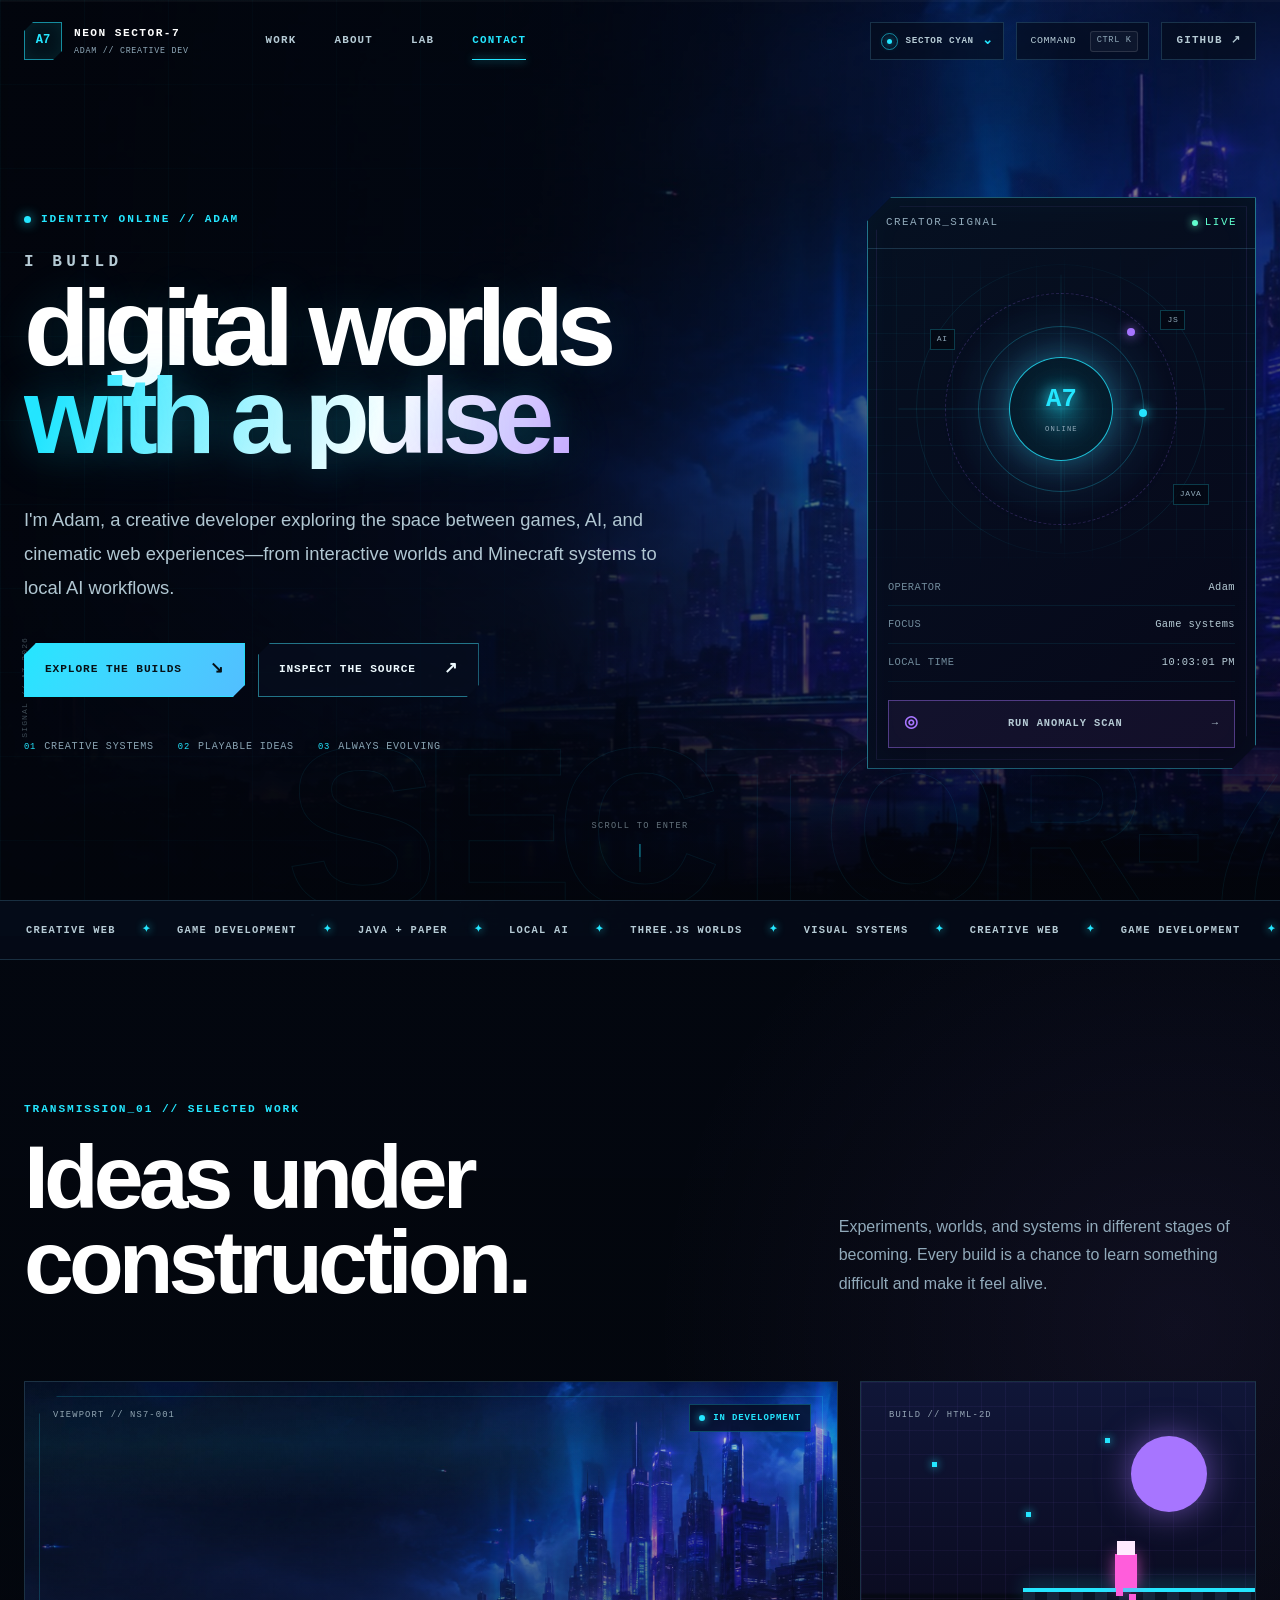
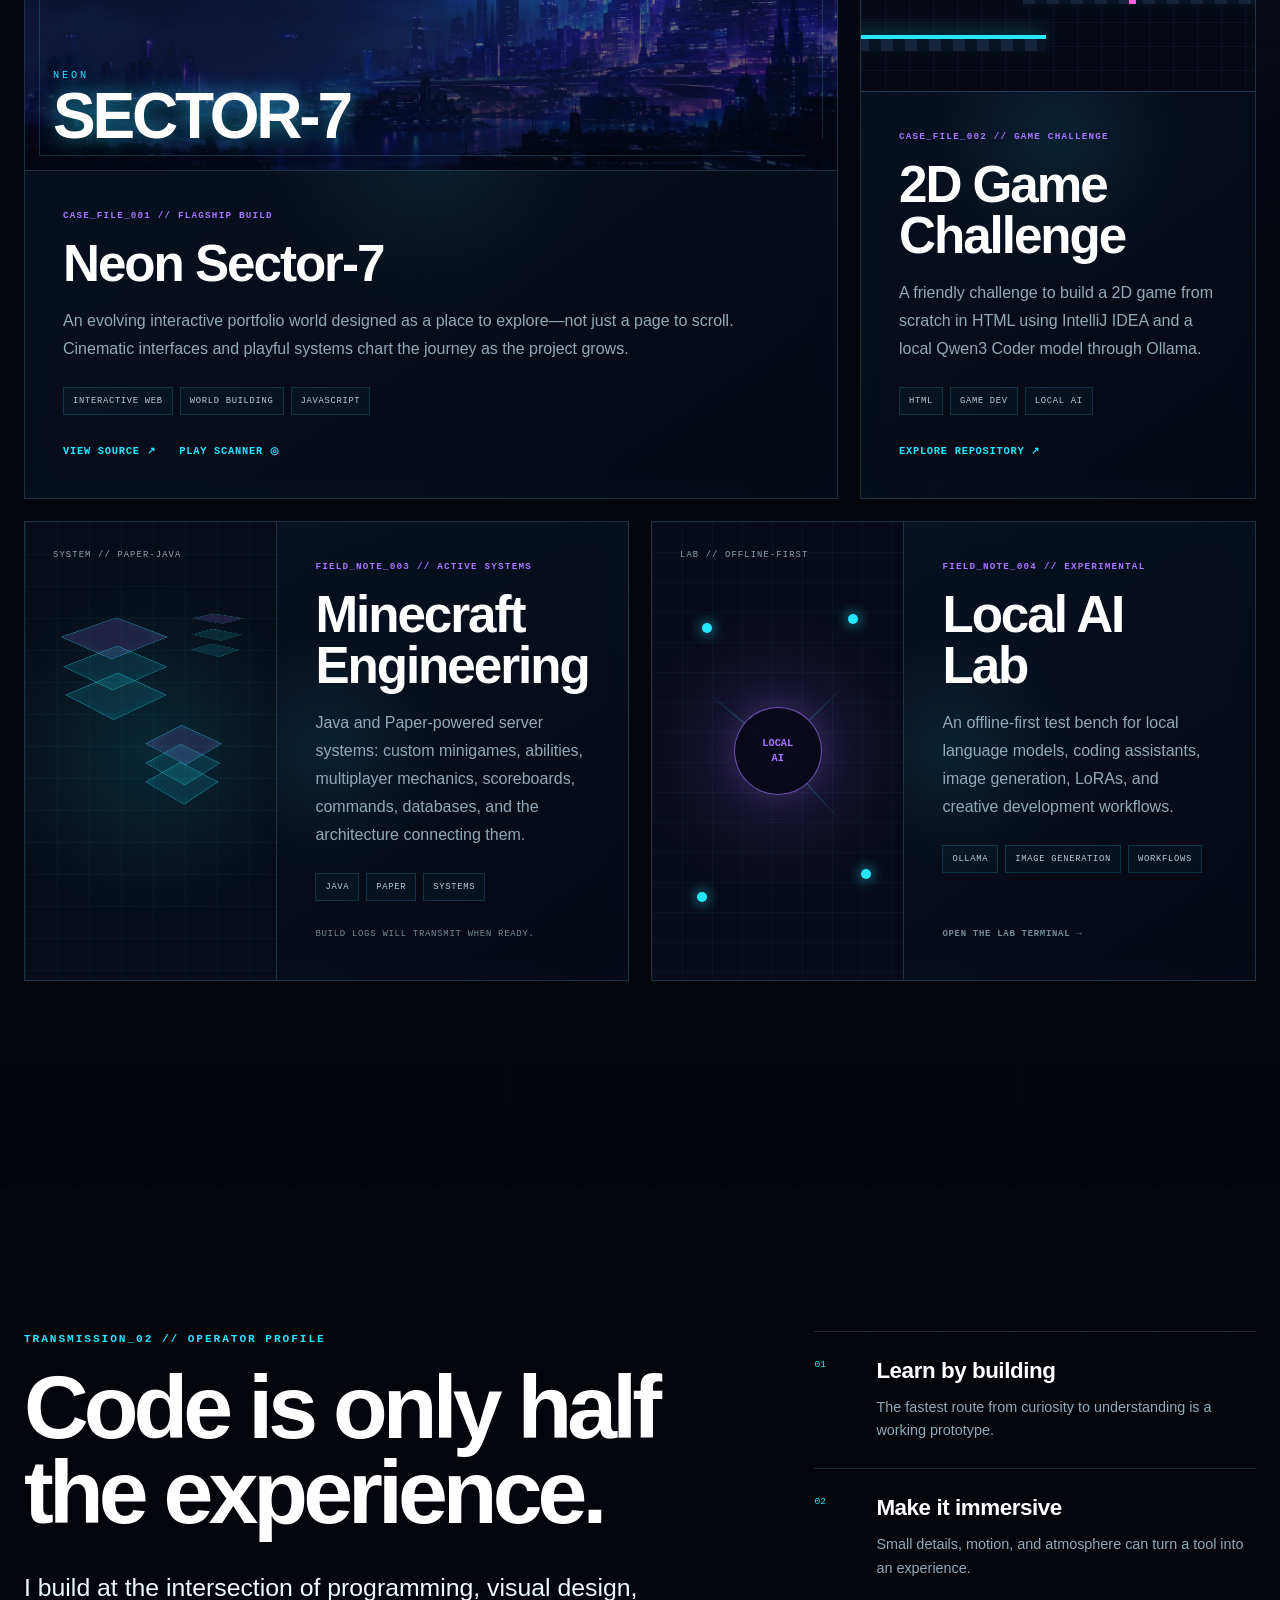
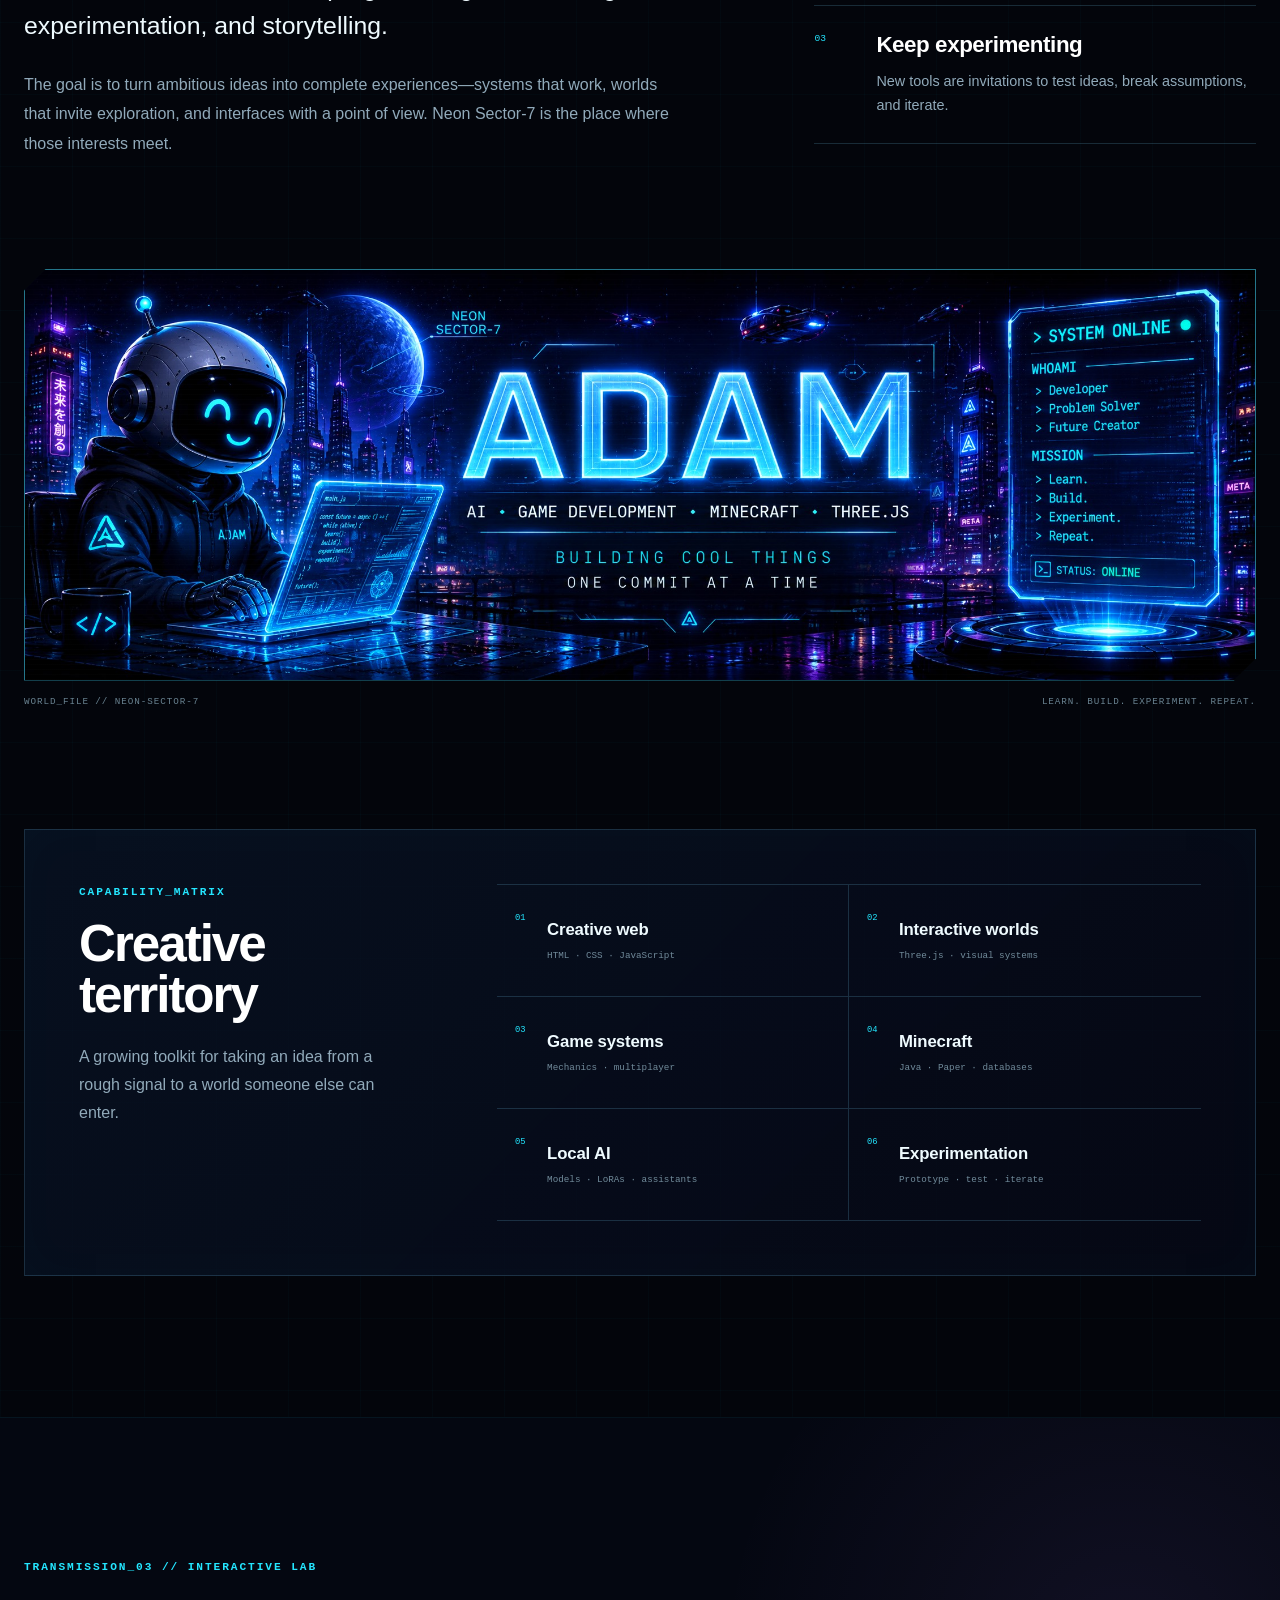
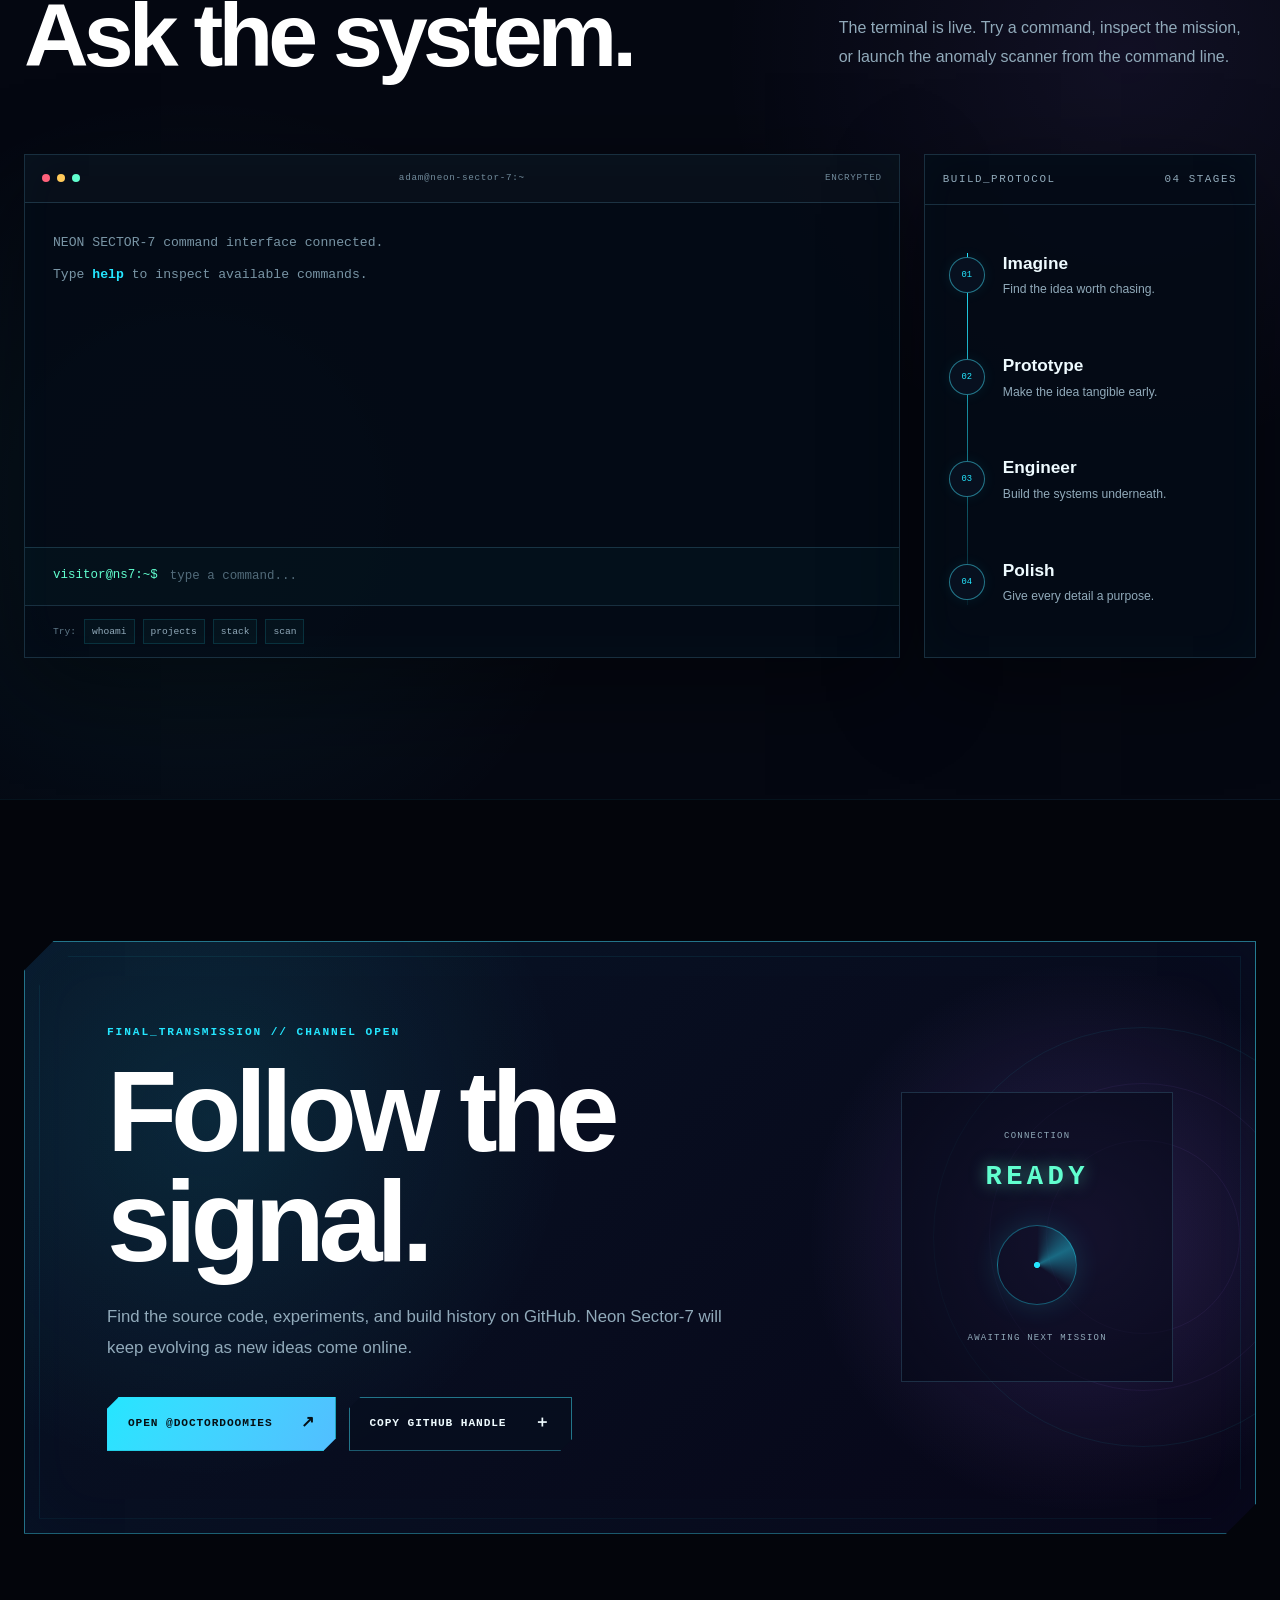
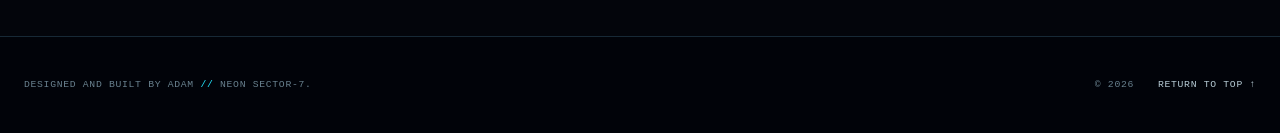
==== commit 9c751081: "yesss beautiful" ====
--- a/index.html
+++ b/index.html
@@ -52,7 +52,7 @@
     document.documentElement.classList.add("js");
     try {
       const savedTheme = localStorage.getItem("ns7-theme");
-      if (["sector", "solar", "ghost"].includes(savedTheme)) {
+      if (["sector", "solar", "ghost", "stellar"].includes(savedTheme)) {
         document.documentElement.dataset.theme = savedTheme;
       }
     } catch (error) {
@@ -68,6 +68,39 @@
   <div class="site-background" aria-hidden="true">
     <div class="ambient-light ambient-light-one"></div>
     <div class="ambient-light ambient-light-two"></div>
+    <div class="stellar-sky">
+      <div class="stellar-nebula"></div>
+      <div class="stellar-starfield" id="stellar-starfield"></div>
+      <svg class="stellar-constellations" viewBox="0 0 1200 760" preserveAspectRatio="xMidYMid slice">
+        <g class="constellation constellation-one">
+          <path d="M104 182 188 124 271 176 342 104 421 159"/>
+          <circle cx="104" cy="182" r="3"/>
+          <circle cx="188" cy="124" r="4"/>
+          <circle cx="271" cy="176" r="3"/>
+          <circle cx="342" cy="104" r="4"/>
+          <circle cx="421" cy="159" r="3"/>
+        </g>
+        <g class="constellation constellation-two">
+          <path d="M798 246 856 187 918 228 982 166 1074 214 1118 145"/>
+          <circle cx="798" cy="246" r="3"/>
+          <circle cx="856" cy="187" r="4"/>
+          <circle cx="918" cy="228" r="3"/>
+          <circle cx="982" cy="166" r="4"/>
+          <circle cx="1074" cy="214" r="3"/>
+          <circle cx="1118" cy="145" r="4"/>
+        </g>
+        <g class="constellation constellation-three">
+          <path d="M535 608 602 547 673 580 728 512"/>
+          <circle cx="535" cy="608" r="3"/>
+          <circle cx="602" cy="547" r="4"/>
+          <circle cx="673" cy="580" r="3"/>
+          <circle cx="728" cy="512" r="4"/>
+        </g>
+      </svg>
+      <span class="shooting-star shooting-star-one"></span>
+      <span class="shooting-star shooting-star-two"></span>
+      <span class="shooting-star shooting-star-three"></span>
+    </div>
     <div class="grid-layer"></div>
     <div class="particles" id="particles"></div>
     <div class="scanlines"></div>
@@ -144,15 +177,45 @@
         </div>
 
         <div class="nav-tools">
-          <button
-            class="theme-switcher"
-            id="theme-switcher"
-            type="button"
-            aria-label="Change interface palette"
-            title="Change interface palette"
-          >
-            <span></span><span></span><span></span>
-          </button>
+          <div class="theme-control">
+            <button
+              class="theme-switcher"
+              id="theme-switcher"
+              type="button"
+              aria-haspopup="menu"
+              aria-expanded="false"
+              aria-controls="theme-menu"
+              aria-label="Choose interface theme"
+            >
+              <span class="theme-switcher-icon" aria-hidden="true"><i></i></span>
+              <span class="theme-switcher-label" id="current-theme-label">Sector</span>
+              <span class="theme-switcher-chevron" aria-hidden="true">⌄</span>
+            </button>
+
+            <div class="theme-menu" id="theme-menu" role="menu" aria-label="Interface themes" hidden>
+              <p>INTERFACE_THEME</p>
+              <button type="button" role="menuitemradio" aria-checked="true" data-theme-option="sector">
+                <span class="theme-swatch swatch-sector" aria-hidden="true"></span>
+                <span><strong>Sector Cyan</strong><small>Original neon city</small></span>
+                <i aria-hidden="true">01</i>
+              </button>
+              <button type="button" role="menuitemradio" aria-checked="false" data-theme-option="solar">
+                <span class="theme-swatch swatch-solar" aria-hidden="true"></span>
+                <span><strong>Solar Gold</strong><small>Warm signal flare</small></span>
+                <i aria-hidden="true">02</i>
+              </button>
+              <button type="button" role="menuitemradio" aria-checked="false" data-theme-option="ghost">
+                <span class="theme-swatch swatch-ghost" aria-hidden="true"></span>
+                <span><strong>Ghost Mint</strong><small>Cool spectral interface</small></span>
+                <i aria-hidden="true">03</i>
+              </button>
+              <button type="button" role="menuitemradio" aria-checked="false" data-theme-option="stellar">
+                <span class="theme-swatch swatch-stellar" aria-hidden="true"></span>
+                <span><strong>Starry Night</strong><small>Deep-space observatory</small></span>
+                <i aria-hidden="true">04</i>
+              </button>
+            </div>
+          </div>
 
           <button
             class="command-trigger"
@@ -180,6 +243,16 @@
   <main id="main-content" tabindex="-1">
     <section class="hero" id="home" aria-labelledby="hero-title">
       <div class="hero-city" aria-hidden="true"></div>
+      <div class="hero-celestial" aria-hidden="true">
+        <div class="celestial-orbit celestial-orbit-one"></div>
+        <div class="celestial-orbit celestial-orbit-two"></div>
+        <div class="celestial-body">
+          <span class="celestial-crater crater-one"></span>
+          <span class="celestial-crater crater-two"></span>
+          <span class="celestial-crater crater-three"></span>
+          <i></i>
+        </div>
+      </div>
       <div class="hero-vignette" aria-hidden="true"></div>
       <span class="hero-coordinate coordinate-one" aria-hidden="true">40.7128° N // 74.0060° W</span>
       <span class="hero-coordinate coordinate-two" aria-hidden="true">SIGNAL // A7-2026</span>
--- a/styles.css
+++ b/styles.css
@@ -25,6 +25,39 @@
   --header-height: 82px;
   --section-space: clamp(6rem, 11vw, 10rem);
   --city-filter: saturate(1.08);
+
+  /* Runtime motion values. JavaScript overrides these defaults inline. */
+  --x: 0%;
+  --y: 0%;
+  --size: 1px;
+  --opacity: 0;
+  --duration: 10s;
+  --drift-x: 0px;
+  --drift-y: 0px;
+  --pointer-x: -500px;
+  --pointer-y: -500px;
+  --scroll-progress: 0;
+  --parallax-x: 0;
+  --parallax-y: 0;
+  --stellar-x: 0px;
+  --stellar-y: 0px;
+  --stellar-far-x: 0px;
+  --stellar-far-y: 0px;
+  --theme-origin-x: 50vw;
+  --theme-origin-y: 42px;
+}
+
+::view-transition-old(root),
+::view-transition-new(root) {
+  mix-blend-mode: normal;
+}
+
+::view-transition-old(root) {
+  animation: none;
+}
+
+::view-transition-new(root) {
+  animation: theme-world-reveal 720ms cubic-bezier(0.2, 0.78, 0.2, 1) both;
 }
 
 :root[data-theme="solar"] {
@@ -51,6 +84,28 @@
   --city-filter: hue-rotate(-20deg) saturate(0.82) brightness(1.04);
 }
 
+:root[data-theme="stellar"] {
+  --background: #02040d;
+  --background-rgb: 2, 4, 13;
+  --background-raised: #080d20;
+  --surface: rgba(7, 13, 34, 0.8);
+  --surface-solid: #070d20;
+  --surface-soft: rgba(10, 18, 43, 0.62);
+  --text: #f3f7ff;
+  --text-strong: #ffffff;
+  --muted: #9baac4;
+  --muted-strong: #c4d0e4;
+  --accent: #8ed3ff;
+  --accent-rgb: 142, 211, 255;
+  --secondary: #ffd27f;
+  --secondary-rgb: 255, 210, 127;
+  --hot: #d99bff;
+  --success: #a8f8df;
+  --line: rgba(150, 197, 255, 0.18);
+  --line-strong: rgba(152, 211, 255, 0.48);
+  --city-filter: saturate(1.04);
+}
+
 *,
 *::before,
 *::after {
@@ -70,7 +125,7 @@
   overflow-x: hidden;
   color: var(--text);
   background: var(--background);
-  font-family: var(--body);
+  font-family: var(--body), sans-serif;
   font-size: 16px;
   line-height: 1.6;
   text-rendering: optimizeLegibility;
@@ -151,7 +206,7 @@
   padding: 12px 18px;
   color: #02050b;
   background: var(--accent);
-  font-family: var(--mono);
+  font-family: var(--mono), monospace;
   font-size: 0.8rem;
   font-weight: 800;
   text-decoration: none;
@@ -203,6 +258,148 @@
   left: -22%;
   background: rgba(var(--accent-rgb), 0.38);
   animation: ambient-drift-two 27s ease-in-out infinite alternate;
+}
+
+.stellar-sky {
+  position: absolute;
+  inset: 0;
+  overflow: hidden;
+  opacity: 0;
+  transform: scale(1.03);
+  transition: opacity 700ms ease, transform 1200ms ease;
+}
+
+.stellar-nebula {
+  position: absolute;
+  inset: -12%;
+  background:
+    radial-gradient(ellipse at 72% 20%, rgba(104, 126, 255, 0.2), transparent 30%),
+    radial-gradient(ellipse at 20% 62%, rgba(56, 124, 212, 0.13), transparent 34%),
+    radial-gradient(ellipse at 54% 78%, rgba(255, 192, 112, 0.07), transparent 26%),
+    linear-gradient(180deg, #03071a 0%, #07112c 45%, #02040d 100%);
+  filter: saturate(1.12);
+}
+
+.stellar-nebula::before {
+  content: "";
+  position: absolute;
+  inset: 8% 4% 26%;
+  opacity: 0.32;
+  background:
+    conic-gradient(from 210deg at 65% 42%, transparent, rgba(126, 150, 255, 0.13), transparent 24%),
+    conic-gradient(from 40deg at 30% 60%, transparent, rgba(71, 163, 255, 0.09), transparent 28%);
+  filter: blur(48px);
+  animation: nebula-breathe 18s ease-in-out infinite alternate;
+}
+
+.stellar-starfield,
+.stellar-constellations {
+  position: absolute;
+  inset: 0;
+}
+
+.stellar-starfield {
+  transform: translate3d(var(--stellar-x), var(--stellar-y), 0) scale(1.015);
+  transition: transform 650ms cubic-bezier(0.2, 0.8, 0.2, 1);
+  will-change: transform;
+}
+
+.stellar-star {
+  position: absolute;
+  border-radius: 50%;
+  background: #ffffff;
+  box-shadow: 0 0 7px rgba(188, 222, 255, 0.72);
+  animation-name: stellar-twinkle;
+  animation-timing-function: ease-in-out;
+  animation-iteration-count: infinite;
+  animation-direction: alternate;
+}
+
+.stellar-star.is-gold {
+  background: #ffe2a6;
+  box-shadow: 0 0 9px rgba(255, 210, 127, 0.74);
+}
+
+.stellar-star.is-blue {
+  background: #a4dfff;
+  box-shadow: 0 0 10px rgba(104, 179, 255, 0.78);
+}
+
+.stellar-constellations {
+  width: 100%;
+  height: 100%;
+  opacity: 0.28;
+  transform: translate3d(var(--stellar-far-x), var(--stellar-far-y), 0) scale(1.012);
+  transition: transform 850ms cubic-bezier(0.2, 0.8, 0.2, 1);
+  will-change: transform;
+}
+
+.stellar-constellations path {
+  fill: none;
+  stroke: rgba(150, 205, 255, 0.5);
+  stroke-width: 1;
+  stroke-dasharray: 5 8;
+}
+
+.stellar-constellations circle {
+  fill: #e9f7ff;
+  filter: drop-shadow(0 0 5px #8ed3ff);
+}
+
+.constellation {
+  animation: constellation-glow 6s ease-in-out infinite alternate;
+}
+
+.constellation-two {
+  animation-delay: -2s;
+}
+
+.constellation-three {
+  animation-delay: -4s;
+}
+
+.shooting-star {
+  position: absolute;
+  z-index: 3;
+  width: 130px;
+  height: 1px;
+  opacity: 0;
+  background: linear-gradient(90deg, transparent, rgba(210, 235, 255, 0.85), #ffffff);
+  box-shadow: 0 0 8px rgba(143, 210, 255, 0.55);
+  transform: rotate(-26deg);
+  animation: shooting-star 9s linear infinite;
+}
+
+.shooting-star::after {
+  content: "";
+  position: absolute;
+  right: -2px;
+  top: -2px;
+  width: 5px;
+  height: 5px;
+  border-radius: 50%;
+  background: #ffffff;
+  box-shadow: 0 0 12px #ffffff;
+}
+
+.shooting-star-one {
+  top: 16%;
+  left: 18%;
+  animation-delay: 1.4s;
+}
+
+.shooting-star-two {
+  top: 42%;
+  left: 64%;
+  animation-delay: 5.8s;
+  animation-duration: 12s;
+}
+
+.shooting-star-three {
+  top: 70%;
+  left: 36%;
+  animation-delay: 8.7s;
+  animation-duration: 14s;
 }
 
 .grid-layer {
@@ -355,7 +552,7 @@
   align-items: center;
   justify-content: space-between;
   gap: 20px;
-  font-family: var(--mono);
+  font-family: var(--mono), monospace;
   font-size: 0.68rem;
   letter-spacing: 0.14em;
   text-transform: uppercase;
@@ -385,7 +582,7 @@
   border-radius: 50%;
   color: var(--accent);
   background: radial-gradient(circle, rgba(var(--accent-rgb), 0.15), transparent 65%);
-  font-family: var(--mono);
+  font-family: var(--mono), monospace;
   font-size: 1.4rem;
   font-weight: 900;
   box-shadow: 0 0 30px rgba(var(--accent-rgb), 0.18);
@@ -395,7 +592,7 @@
   min-height: 112px;
   margin: 0 0 28px;
   color: #a9c7d4;
-  font-family: var(--mono);
+  font-family: var(--mono), monospace;
   font-size: clamp(0.68rem, 2vw, 0.78rem);
   line-height: 1.8;
   white-space: pre-wrap;
@@ -426,7 +623,7 @@
   border: 0;
   color: var(--muted);
   background: transparent;
-  font-family: var(--mono);
+  font-family: var(--mono), monospace;
   font-size: 0.7rem;
   letter-spacing: 0.1em;
   text-transform: uppercase;
@@ -453,7 +650,7 @@
   border: 1px solid var(--line-strong);
   color: var(--text);
   background: rgba(4, 10, 23, 0.95);
-  font-family: var(--mono);
+  font-family: var(--mono), monospace;
   font-size: 0.72rem;
   letter-spacing: 0.06em;
   box-shadow: 0 15px 45px rgba(0, 0, 0, 0.38);
@@ -508,7 +705,7 @@
   border: 1px solid rgba(var(--accent-rgb), 0.58);
   color: var(--accent);
   background: rgba(var(--accent-rgb), 0.06);
-  font-family: var(--mono);
+  font-family: var(--mono), monospace;
   font-size: 0.76rem;
   font-weight: 900;
   clip-path: polygon(9px 0, 100% 0, 100% calc(100% - 9px), calc(100% - 9px) 100%, 0 100%, 0 9px);
@@ -522,7 +719,7 @@
 
 .logo-copy strong {
   color: var(--text-strong);
-  font-family: var(--mono);
+  font-family: var(--mono), monospace;
   font-size: 0.7rem;
   letter-spacing: 0.13em;
 }
@@ -530,7 +727,7 @@
 .logo-copy small {
   margin-top: 6px;
   color: var(--muted);
-  font-family: var(--mono);
+  font-family: var(--mono), monospace;
   font-size: 0.52rem;
   letter-spacing: 0.09em;
 }
@@ -558,7 +755,7 @@
 .nav-github {
   position: relative;
   color: var(--muted-strong);
-  font-family: var(--mono);
+  font-family: var(--mono), monospace;
   font-size: 0.68rem;
   font-weight: 700;
   letter-spacing: 0.11em;
@@ -603,37 +800,162 @@
   background: rgba(6, 13, 28, 0.66);
 }
 
+.theme-control {
+  position: relative;
+}
+
 .theme-switcher {
   display: inline-flex;
   align-items: center;
-  gap: 4px;
-  padding: 0 12px;
+  gap: 8px;
+  min-width: 116px;
+  padding: 0 10px;
+  color: var(--muted-strong);
+  font-family: var(--mono), monospace;
+  font-size: 0.58rem;
+  font-weight: 700;
+  letter-spacing: 0.07em;
+  text-transform: uppercase;
   cursor: pointer;
 }
 
-.theme-switcher span {
-  width: 6px;
-  height: 6px;
+.theme-switcher-icon {
+  position: relative;
+  display: grid;
+  place-items: center;
+  width: 17px;
+  height: 17px;
+  flex: 0 0 auto;
+  border: 1px solid rgba(var(--accent-rgb), 0.55);
   border-radius: 50%;
-}
-
-.theme-switcher span:nth-child(1) {
-  background: #24e6ff;
-  box-shadow: 0 0 7px #24e6ff;
-}
-
-.theme-switcher span:nth-child(2) {
-  background: #ffca5a;
-}
-
-.theme-switcher span:nth-child(3) {
-  background: #7dffd5;
+  transition: border-color 220ms ease, box-shadow 220ms ease;
+}
+
+.theme-switcher-icon i {
+  width: 5px;
+  height: 5px;
+  border-radius: 50%;
+  background: var(--accent);
+  box-shadow: 0 0 8px var(--accent);
+}
+
+:root[data-theme="stellar"] .theme-switcher-icon {
+  border-color: rgba(255, 210, 127, 0.66);
+  box-shadow: inset -4px -2px 0 rgba(255, 210, 127, 0.62);
+}
+
+.theme-switcher-label {
+  flex: 1;
+  text-align: left;
+}
+
+.theme-switcher-chevron {
+  color: var(--accent);
+  font-size: 0.8rem;
+  transition: transform 180ms ease;
+}
+
+.theme-switcher[aria-expanded="true"] .theme-switcher-chevron {
+  transform: rotate(180deg);
+}
+
+.theme-menu {
+  position: absolute;
+  top: calc(100% + 12px);
+  right: 0;
+  z-index: 1200;
+  width: min(286px, calc(100vw - 32px));
+  padding: 10px;
+  border: 1px solid var(--line-strong);
+  background: rgba(4, 9, 22, 0.98);
+  box-shadow: 0 24px 70px rgba(0, 0, 0, 0.5), 0 0 36px rgba(var(--accent-rgb), 0.08);
+  clip-path: polygon(12px 0, 100% 0, 100% calc(100% - 12px), calc(100% - 12px) 100%, 0 100%, 0 12px);
+}
+
+.theme-menu > p {
+  margin: 0;
+  padding: 8px 10px 11px;
+  color: #6d8797;
+  font-family: var(--mono), monospace;
+  font-size: 0.53rem;
+  letter-spacing: 0.14em;
+}
+
+.theme-menu > button {
+  position: relative;
+  display: grid;
+  grid-template-columns: 30px 1fr 24px;
+  align-items: center;
+  gap: 10px;
+  width: 100%;
+  min-height: 58px;
+  padding: 8px 10px;
+  border: 0;
+  border-top: 1px solid var(--line);
+  color: var(--muted);
+  background: transparent;
+  text-align: left;
+  cursor: pointer;
+  transition: color 160ms ease, background 160ms ease;
+}
+
+.theme-menu > button:hover,
+.theme-menu > button[aria-checked="true"] {
+  color: var(--text);
+  background: rgba(var(--accent-rgb), 0.065);
+}
+
+.theme-menu > button[aria-checked="true"]::after {
+  content: "";
+  position: absolute;
+  left: 0;
+  width: 2px;
+  height: 36px;
+  background: var(--accent);
+  box-shadow: 0 0 9px var(--accent);
+}
+
+.theme-swatch {
+  width: 24px;
+  height: 24px;
+  border: 1px solid rgba(255, 255, 255, 0.2);
+  border-radius: 50%;
+  box-shadow: inset 0 0 10px rgba(255, 255, 255, 0.08);
+}
+
+.swatch-sector { background: linear-gradient(135deg, #07162b, #24e6ff 54%, #a775ff); }
+.swatch-solar { background: linear-gradient(135deg, #1d1011, #ffca5a 54%, #ff638c); }
+.swatch-ghost { background: linear-gradient(135deg, #07151a, #7dffd5 54%, #8ca5ff); }
+.swatch-stellar { background: radial-gradient(circle at 65% 28%, #fff 0 5%, #ffd27f 6% 15%, transparent 17%), linear-gradient(135deg, #05091c, #234c87); }
+
+.theme-menu button > span:nth-child(2) {
+  display: grid;
+}
+
+.theme-menu strong {
+  color: var(--text);
+  font-family: var(--display), sans-serif;
+  font-size: 0.84rem;
+}
+
+.theme-menu small {
+  margin-top: 2px;
+  color: #718a9a;
+  font-size: 0.66rem;
+}
+
+.theme-menu i {
+  color: var(--accent);
+  font-family: var(--mono), monospace;
+  font-size: 0.52rem;
+  font-style: normal;
+  text-align: right;
 }
 
 .command-trigger {
   padding: 0 10px 0 13px;
   color: var(--muted-strong);
-  font-family: var(--mono);
+  font-family: var(--mono), monospace;
   font-size: 0.62rem;
   letter-spacing: 0.06em;
   text-transform: uppercase;
@@ -650,7 +972,7 @@
   border-radius: 3px;
   color: var(--muted);
   background: rgba(255, 255, 255, 0.04);
-  font-family: var(--mono);
+  font-family: var(--mono), monospace;
   font-size: 0.54rem;
 }
 
@@ -702,7 +1024,7 @@
 .project-index,
 .visual-coordinate,
 .project-note {
-  font-family: var(--mono);
+  font-family: var(--mono), monospace;
   text-transform: uppercase;
 }
 
@@ -741,7 +1063,7 @@
   border: 1px solid var(--line-strong);
   color: var(--text);
   background: rgba(6, 14, 30, 0.74);
-  font-family: var(--mono);
+  font-family: var(--mono), monospace;
   font-size: 0.7rem;
   font-weight: 800;
   letter-spacing: 0.08em;
@@ -816,7 +1138,7 @@
 .contact-copy h2 {
   margin: 0;
   color: var(--text-strong);
-  font-family: var(--display);
+  font-family: var(--display), sans-serif;
   font-size: clamp(3rem, 7vw, 6rem);
   font-weight: 760;
   letter-spacing: -0.055em;
@@ -846,7 +1168,6 @@
 
 .hero {
   position: relative;
-  min-height: 100vh;
   min-height: 100svh;
   padding: calc(var(--header-height) + 66px) 0 82px;
   overflow: hidden;
@@ -854,6 +1175,7 @@
 }
 
 .hero-city,
+.hero-celestial,
 .hero-vignette {
   position: absolute;
   inset: 0;
@@ -864,9 +1186,104 @@
   inset: -12px;
   background: url("./assets/neon-city-background.jpg") center / cover no-repeat;
   filter: var(--city-filter);
+  opacity: 1;
   transform: scale(1.025) translate3d(calc(var(--parallax-x, 0) * -1px), calc(var(--parallax-y, 0) * -1px), 0);
-  transition: filter 350ms ease;
+  transition: filter 350ms ease, opacity 700ms ease;
   will-change: transform;
+}
+
+.hero-celestial {
+  z-index: -4;
+  opacity: 0;
+  overflow: hidden;
+  transform: translate3d(calc(var(--parallax-x, 0) * 0.45px), calc(var(--parallax-y, 0) * 0.45px), 0);
+  transition: opacity 800ms ease;
+  pointer-events: none;
+}
+
+.celestial-body {
+  position: absolute;
+  top: 12%;
+  right: 5%;
+  width: clamp(280px, 34vw, 510px);
+  aspect-ratio: 1;
+  border: 1px solid rgba(195, 225, 255, 0.32);
+  border-radius: 50%;
+  background:
+    radial-gradient(circle at 34% 30%, rgba(255, 255, 255, 0.95), rgba(179, 213, 255, 0.82) 18%, rgba(84, 119, 178, 0.72) 48%, rgba(19, 31, 72, 0.92) 72%),
+    #132148;
+  box-shadow:
+    0 0 50px rgba(142, 211, 255, 0.2),
+    0 0 140px rgba(96, 127, 255, 0.14),
+    inset -44px -36px 80px rgba(2, 5, 20, 0.55);
+}
+
+.celestial-body::before {
+  content: "";
+  position: absolute;
+  inset: -8%;
+  border: 1px solid rgba(255, 210, 127, 0.2);
+  border-radius: 50%;
+  box-shadow: 0 0 40px rgba(255, 210, 127, 0.1);
+}
+
+.celestial-body > i {
+  position: absolute;
+  top: 50%;
+  left: 50%;
+  width: 146%;
+  height: 27%;
+  border: 2px solid rgba(255, 215, 151, 0.46);
+  border-radius: 50%;
+  box-shadow: 0 0 22px rgba(255, 210, 127, 0.12);
+  transform: translate(-50%, -50%) rotate(-12deg);
+}
+
+.celestial-crater {
+  position: absolute;
+  border: 1px solid rgba(220, 236, 255, 0.17);
+  border-radius: 50%;
+  background: rgba(11, 25, 61, 0.16);
+  box-shadow: inset 5px 6px 13px rgba(4, 8, 26, 0.24);
+}
+
+.crater-one {
+  top: 22%;
+  left: 20%;
+  width: 14%;
+  height: 10%;
+}
+
+.crater-two {
+  top: 47%;
+  right: 21%;
+  width: 19%;
+  height: 14%;
+}
+
+.crater-three {
+  bottom: 18%;
+  left: 37%;
+  width: 11%;
+  height: 8%;
+}
+
+.celestial-orbit {
+  position: absolute;
+  top: 38%;
+  right: -4%;
+  width: clamp(380px, 48vw, 700px);
+  aspect-ratio: 1;
+  border: 1px dashed rgba(142, 211, 255, 0.12);
+  border-radius: 50%;
+  transform: translateY(-50%);
+}
+
+.celestial-orbit-two {
+  top: 39%;
+  right: -11%;
+  width: clamp(470px, 59vw, 860px);
+  border-color: rgba(255, 210, 127, 0.09);
 }
 
 .hero-vignette {
@@ -874,6 +1291,41 @@
   background:
     linear-gradient(90deg, rgba(2, 5, 12, 0.98) 0%, rgba(2, 5, 12, 0.84) 42%, rgba(2, 5, 12, 0.3) 75%, rgba(2, 5, 12, 0.5) 100%),
     linear-gradient(180deg, rgba(2, 5, 12, 0.2) 0%, rgba(2, 5, 12, 0.12) 62%, var(--background) 100%);
+}
+
+:root[data-theme="stellar"] .stellar-sky {
+  opacity: 1;
+  transform: scale(1);
+}
+
+:root[data-theme="stellar"] .hero-city {
+  opacity: 0;
+}
+
+:root[data-theme="stellar"] .hero-celestial {
+  opacity: 0.68;
+}
+
+:root[data-theme="stellar"] .hero-vignette {
+  background:
+    linear-gradient(90deg, rgba(2, 4, 13, 0.98) 0%, rgba(2, 4, 13, 0.83) 43%, rgba(2, 4, 13, 0.28) 75%, rgba(2, 4, 13, 0.5) 100%),
+    linear-gradient(180deg, rgba(2, 4, 13, 0.12) 0%, rgba(2, 4, 13, 0.1) 60%, var(--background) 100%);
+}
+
+:root[data-theme="stellar"] .grid-layer {
+  opacity: 0.22;
+}
+
+:root[data-theme="stellar"] .scanlines {
+  opacity: 0.16;
+}
+
+:root[data-theme="stellar"] .ambient-light-one {
+  background: rgba(72, 92, 220, 0.42);
+}
+
+:root[data-theme="stellar"] .ambient-light-two {
+  background: rgba(255, 194, 108, 0.16);
 }
 
 .hero::after {
@@ -906,7 +1358,7 @@
 .hero h1 {
   margin: 0;
   color: var(--text-strong);
-  font-family: var(--display);
+  font-family: var(--display), sans-serif;
   font-size: clamp(4rem, 8.4vw, 8.4rem);
   font-weight: 780;
   letter-spacing: -0.072em;
@@ -921,7 +1373,7 @@
 .hero h1 .hero-intro {
   margin-bottom: 12px;
   color: var(--muted-strong);
-  font-family: var(--mono);
+  font-family: var(--mono), monospace;
   font-size: clamp(0.85rem, 1.25vw, 1.08rem);
   font-weight: 700;
   letter-spacing: 0.28em;
@@ -971,7 +1423,7 @@
   align-items: center;
   gap: 8px;
   color: #89a3b2;
-  font-family: var(--mono);
+  font-family: var(--mono), monospace;
   font-size: 0.63rem;
   letter-spacing: 0.08em;
   text-transform: uppercase;
@@ -1061,7 +1513,7 @@
 
 .identity-core span {
   margin-top: 17px;
-  font-family: var(--mono);
+  font-family: var(--mono), monospace;
   font-size: 1.6rem;
   font-weight: 900;
   line-height: 1;
@@ -1071,7 +1523,7 @@
 .identity-core small {
   align-self: start;
   color: var(--muted);
-  font-family: var(--mono);
+  font-family: var(--mono), monospace;
   font-size: 0.45rem;
   letter-spacing: 0.16em;
 }
@@ -1148,7 +1600,7 @@
   border: 1px solid rgba(var(--accent-rgb), 0.23);
   color: var(--muted);
   background: rgba(3, 8, 18, 0.78);
-  font-family: var(--mono);
+  font-family: var(--mono), monospace;
   font-size: 0.5rem;
   letter-spacing: 0.08em;
 }
@@ -1179,7 +1631,7 @@
   gap: 20px;
   padding: 10px 0;
   border-bottom: 1px solid rgba(var(--accent-rgb), 0.08);
-  font-family: var(--mono);
+  font-family: var(--mono), monospace;
   font-size: 0.65rem;
   letter-spacing: 0.04em;
 }
@@ -1208,7 +1660,7 @@
   border: 1px solid rgba(var(--secondary-rgb), 0.42);
   color: var(--muted-strong);
   background: rgba(var(--secondary-rgb), 0.07);
-  font-family: var(--mono);
+  font-family: var(--mono), monospace;
   font-size: 0.65rem;
   font-weight: 700;
   letter-spacing: 0.09em;
@@ -1233,7 +1685,7 @@
   position: absolute;
   z-index: 2;
   color: rgba(176, 207, 219, 0.35);
-  font-family: var(--mono);
+  font-family: var(--mono), monospace;
   font-size: 0.5rem;
   letter-spacing: 0.14em;
 }
@@ -1257,7 +1709,7 @@
   bottom: 0;
   z-index: -1;
   color: transparent;
-  font-family: var(--display);
+  font-family: var(--display), sans-serif;
   font-size: clamp(6rem, 18vw, 18rem);
   font-weight: 900;
   letter-spacing: -0.08em;
@@ -1275,7 +1727,7 @@
   justify-items: center;
   gap: 10px;
   color: rgba(190, 215, 225, 0.52);
-  font-family: var(--mono);
+  font-family: var(--mono), monospace;
   font-size: 0.54rem;
   letter-spacing: 0.15em;
   text-decoration: none;
@@ -1318,7 +1770,7 @@
   min-height: 58px;
   padding-inline: 26px;
   color: var(--muted-strong);
-  font-family: var(--mono);
+  font-family: var(--mono), monospace;
   font-size: 0.65rem;
   font-weight: 700;
   letter-spacing: 0.12em;
@@ -1456,7 +1908,7 @@
   border: 1px solid rgba(var(--accent-rgb), 0.26);
   color: var(--accent);
   background: rgba(3, 8, 18, 0.72);
-  font-family: var(--mono);
+  font-family: var(--mono), monospace;
   font-size: 0.56rem;
   font-weight: 700;
   letter-spacing: 0.1em;
@@ -1478,14 +1930,14 @@
   left: 28px;
   display: grid;
   color: #fff;
-  font-family: var(--display);
+  font-family: var(--display), sans-serif;
   line-height: 0.8;
   text-shadow: 0 0 20px rgba(var(--accent-rgb), 0.55);
 }
 
 .visual-lockup span {
   color: var(--accent);
-  font-family: var(--mono);
+  font-family: var(--mono), monospace;
   font-size: 0.64rem;
   letter-spacing: 0.28em;
 }
@@ -1517,7 +1969,7 @@
 .project-content h3 {
   margin: 0;
   color: var(--text-strong);
-  font-family: var(--display);
+  font-family: var(--display), sans-serif;
   font-size: clamp(1.85rem, 4vw, 3.25rem);
   letter-spacing: -0.04em;
   line-height: 1;
@@ -1544,7 +1996,7 @@
   border: 1px solid rgba(var(--accent-rgb), 0.16);
   color: var(--muted-strong);
   background: rgba(var(--accent-rgb), 0.035);
-  font-family: var(--mono);
+  font-family: var(--mono), monospace;
   font-size: 0.55rem;
   letter-spacing: 0.08em;
   text-transform: uppercase;
@@ -1564,7 +2016,7 @@
   border: 0;
   color: var(--accent);
   background: transparent;
-  font-family: var(--mono);
+  font-family: var(--mono), monospace;
   font-size: 0.65rem;
   font-weight: 800;
   letter-spacing: 0.07em;
@@ -1744,7 +2196,7 @@
   border-radius: 50%;
   color: var(--secondary);
   background: rgba(9, 8, 27, 0.92);
-  font-family: var(--mono);
+  font-family: var(--mono), monospace;
   font-size: 0.64rem;
   font-weight: 800;
   line-height: 1.4;
@@ -1792,7 +2244,7 @@
   padding: 22px 0 0;
   border-top: 1px solid var(--line);
   color: #698291;
-  font-family: var(--mono);
+  font-family: var(--mono), monospace;
   font-size: 0.61rem;
   letter-spacing: 0.1em;
 }
@@ -1855,14 +2307,14 @@
 
 .principle-list article > span {
   color: var(--accent);
-  font-family: var(--mono);
+  font-family: var(--mono), monospace;
   font-size: 0.6rem;
 }
 
 .principle-list h3 {
   margin: -4px 0 7px;
   color: var(--text-strong);
-  font-family: var(--display);
+  font-family: var(--display), sans-serif;
   font-size: 1.4rem;
   letter-spacing: -0.02em;
 }
@@ -1928,7 +2380,7 @@
   gap: 24px;
   margin-top: 14px;
   color: #698290;
-  font-family: var(--mono);
+  font-family: var(--mono), monospace;
   font-size: 0.58rem;
   letter-spacing: 0.1em;
   text-transform: uppercase;
@@ -1948,7 +2400,7 @@
 .capability-intro h3 {
   margin: 0;
   color: var(--text-strong);
-  font-family: var(--display);
+  font-family: var(--display), sans-serif;
   font-size: clamp(2rem, 4vw, 3.5rem);
   letter-spacing: -0.04em;
   line-height: 1;
@@ -1993,13 +2445,13 @@
   top: 26px;
   left: 18px;
   color: var(--accent);
-  font-family: var(--mono);
+  font-family: var(--mono), monospace;
   font-size: 0.55rem;
 }
 
 .capability-grid strong {
   color: var(--text);
-  font-family: var(--display);
+  font-family: var(--display), sans-serif;
   font-size: 1.05rem;
   letter-spacing: -0.01em;
 }
@@ -2007,7 +2459,7 @@
 .capability-grid small {
   margin-top: 5px;
   color: #718b9b;
-  font-family: var(--mono);
+  font-family: var(--mono), monospace;
   font-size: 0.58rem;
 }
 
@@ -2068,7 +2520,7 @@
 .terminal-bar small {
   margin: 0;
   color: #718b9b;
-  font-family: var(--mono);
+  font-family: var(--mono), monospace;
   font-size: 0.58rem;
   letter-spacing: 0.08em;
 }
@@ -2082,7 +2534,7 @@
   padding: 28px;
   overflow-y: auto;
   color: #bdd3dd;
-  font-family: var(--mono);
+  font-family: var(--mono), monospace;
   font-size: clamp(0.72rem, 1.5vw, 0.82rem);
   line-height: 1.8;
   scrollbar-width: thin;
@@ -2126,7 +2578,7 @@
   padding: 0 28px;
   border-top: 1px solid var(--line);
   background: rgba(var(--accent-rgb), 0.025);
-  font-family: var(--mono);
+  font-family: var(--mono), monospace;
   font-size: 0.78rem;
 }
 
@@ -2143,7 +2595,7 @@
   color: var(--text);
   background: transparent;
   caret-color: var(--accent);
-  font-family: var(--mono);
+  font-family: var(--mono), monospace;
 }
 
 .terminal-form input::placeholder {
@@ -2159,7 +2611,7 @@
   padding: 10px 28px;
   border-top: 1px solid var(--line);
   color: #5f7989;
-  font-family: var(--mono);
+  font-family: var(--mono), monospace;
   font-size: 0.6rem;
 }
 
@@ -2168,7 +2620,7 @@
   border: 1px solid rgba(var(--accent-rgb), 0.14);
   color: var(--muted);
   background: rgba(var(--accent-rgb), 0.03);
-  font-family: var(--mono);
+  font-family: var(--mono), monospace;
   font-size: 0.6rem;
   cursor: pointer;
 }
@@ -2222,7 +2674,7 @@
   border-radius: 50%;
   color: var(--accent);
   background: #07101f;
-  font-family: var(--mono);
+  font-family: var(--mono), monospace;
   font-size: 0.55rem;
   box-shadow: 0 0 14px rgba(var(--accent-rgb), 0.08);
 }
@@ -2233,7 +2685,7 @@
 
 .build-path strong {
   color: var(--text);
-  font-family: var(--display);
+  font-family: var(--display), sans-serif;
   font-size: 1.08rem;
 }
 
@@ -2312,7 +2764,7 @@
   padding: 36px 24px;
   border: 1px solid var(--line);
   background: rgba(4, 9, 22, 0.55);
-  font-family: var(--mono);
+  font-family: var(--mono), monospace;
   text-align: center;
 }
 
@@ -2380,7 +2832,7 @@
   gap: 24px;
   min-height: 96px;
   color: #68808e;
-  font-family: var(--mono);
+  font-family: var(--mono), monospace;
   font-size: 0.61rem;
   letter-spacing: 0.07em;
   text-transform: uppercase;
@@ -2458,7 +2910,7 @@
 .scan-eyebrow {
   margin: 0;
   color: var(--accent);
-  font-family: var(--mono);
+  font-family: var(--mono), monospace;
   font-size: 0.58rem;
   letter-spacing: 0.13em;
   text-transform: uppercase;
@@ -2468,7 +2920,7 @@
 .scan-window-header h2 {
   margin: 4px 0 0;
   color: var(--text-strong);
-  font-family: var(--display);
+  font-family: var(--display), sans-serif;
   font-size: 1.7rem;
   letter-spacing: -0.03em;
   text-transform: uppercase;
@@ -2481,7 +2933,7 @@
   border: 1px solid var(--line);
   color: var(--accent);
   background: rgba(var(--accent-rgb), 0.04);
-  font-family: var(--mono);
+  font-family: var(--mono), monospace;
   font-size: 1.45rem;
   line-height: 1;
   cursor: pointer;
@@ -2518,7 +2970,7 @@
   outline: 0;
   color: var(--text);
   background: transparent;
-  font-family: var(--mono);
+  font-family: var(--mono), monospace;
   font-size: 0.78rem;
   caret-color: var(--accent);
 }
@@ -2562,13 +3014,13 @@
 
 .command-list span {
   color: var(--accent);
-  font-family: var(--mono);
+  font-family: var(--mono), monospace;
   font-size: 0.58rem;
 }
 
 .command-list strong {
   color: var(--text);
-  font-family: var(--display);
+  font-family: var(--display), sans-serif;
   font-size: 1rem;
 }
 
@@ -2587,7 +3039,7 @@
   margin: 0;
   padding: 36px 24px 50px;
   color: var(--muted);
-  font-family: var(--mono);
+  font-family: var(--mono), monospace;
   font-size: 0.72rem;
   text-align: center;
 }
@@ -2598,7 +3050,7 @@
   padding: 12px 18px;
   border-top: 1px solid var(--line);
   color: #607988;
-  font-family: var(--mono);
+  font-family: var(--mono), monospace;
   font-size: 0.54rem;
   text-transform: uppercase;
 }
@@ -2630,7 +3082,7 @@
   gap: 10px;
   padding: 12px 18px;
   border-right: 1px solid var(--line);
-  font-family: var(--mono);
+  font-family: var(--mono), monospace;
   font-size: 0.63rem;
   letter-spacing: 0.08em;
   text-transform: uppercase;
@@ -2737,7 +3189,7 @@
   border-radius: 50%;
   color: var(--accent);
   background: rgba(3, 13, 31, 0.9);
-  font-family: var(--mono);
+  font-family: var(--mono), monospace;
   font-size: 1.25rem;
   font-weight: 900;
   box-shadow: 0 0 28px rgba(var(--accent-rgb), 0.2), inset 0 0 22px rgba(var(--accent-rgb), 0.08);
@@ -2766,7 +3218,7 @@
 .scan-message-code {
   margin: 0 0 8px !important;
   color: var(--accent) !important;
-  font-family: var(--mono);
+  font-family: var(--mono), monospace;
   font-size: 0.56rem;
   letter-spacing: 0.13em;
 }
@@ -2774,7 +3226,7 @@
 .scan-message h3 {
   margin: 0;
   color: var(--text-strong);
-  font-family: var(--display);
+  font-family: var(--display), sans-serif;
   font-size: 1.7rem;
   letter-spacing: -0.02em;
   text-transform: uppercase;
@@ -2793,7 +3245,7 @@
   border: 1px solid var(--accent);
   color: var(--accent);
   background: rgba(var(--accent-rgb), 0.07);
-  font-family: var(--mono);
+  font-family: var(--mono), monospace;
   font-size: 0.66rem;
   font-weight: 800;
   letter-spacing: 0.1em;
@@ -2843,7 +3295,7 @@
   position: absolute;
   z-index: 24;
   color: var(--success);
-  font-family: var(--mono);
+  font-family: var(--mono), monospace;
   font-size: 0.7rem;
   font-weight: 900;
   letter-spacing: 0.08em;
@@ -2856,7 +3308,7 @@
   padding: 12px 18px;
   border-top: 1px solid var(--line);
   color: #698291;
-  font-family: var(--mono);
+  font-family: var(--mono), monospace;
   font-size: 0.62rem;
   letter-spacing: 0.08em;
   text-align: center;
@@ -2892,6 +3344,48 @@
   to { transform: translate3d(14%, -8%, 0) scale(0.92); }
 }
 
+@keyframes theme-world-reveal {
+  from {
+    clip-path: circle(0 at var(--theme-origin-x) var(--theme-origin-y));
+    filter: brightness(1.18) saturate(0.86);
+  }
+
+  to {
+    clip-path: circle(150vmax at var(--theme-origin-x) var(--theme-origin-y));
+    filter: brightness(1) saturate(1);
+  }
+}
+
+@keyframes nebula-breathe {
+  to { opacity: 0.72; transform: translate3d(2%, -1%, 0) scale(1.04); }
+}
+
+@keyframes stellar-twinkle {
+  to { opacity: 1; transform: scale(1.45); filter: brightness(1.35); }
+}
+
+@keyframes constellation-glow {
+  to { opacity: 0.42; }
+}
+
+@keyframes shooting-star {
+  0%,
+  78% {
+    opacity: 0;
+    translate: -160px -90px;
+  }
+
+  80% {
+    opacity: 1;
+  }
+
+  92%,
+  100% {
+    opacity: 0;
+    translate: 460px 230px;
+  }
+}
+
 @keyframes particle-drift {
   to { transform: translate3d(var(--drift-x), var(--drift-y), 0); }
 }
@@ -2955,6 +3449,14 @@
 
 @keyframes hit-float {
   to { opacity: 0; transform: translateY(-38px) scale(1.15); }
+}
+
+.page-hidden .stellar-sky * {
+  animation-play-state: paused !important;
+}
+
+.page-hidden .stellar-nebula::before {
+  animation-play-state: paused !important;
 }
 
 /* Responsive */
@@ -3160,6 +3662,19 @@
     justify-content: stretch;
   }
 
+  .theme-control {
+    flex: 1;
+  }
+
+  .theme-switcher {
+    width: 100%;
+  }
+
+  .theme-menu {
+    right: auto;
+    left: 0;
+  }
+
   .command-trigger {
     display: none;
   }
@@ -3176,6 +3691,22 @@
 
   .hero-city {
     background-position: 62% center;
+  }
+
+  .celestial-body {
+    top: 15%;
+    right: -22%;
+    width: clamp(240px, 72vw, 360px);
+  }
+
+  .celestial-orbit {
+    right: -36%;
+  }
+
+  .stellar-constellations {
+    right: auto;
+    left: -16%;
+    width: 150%;
   }
 
   .hero-vignette {
@@ -3517,6 +4048,16 @@
     display: none;
   }
 
+  .stellar-nebula::before,
+  .stellar-star,
+  .constellation {
+    animation: none !important;
+  }
+
+  .shooting-star {
+    display: none;
+  }
+
   .signal-track {
     width: auto;
     flex-wrap: wrap;
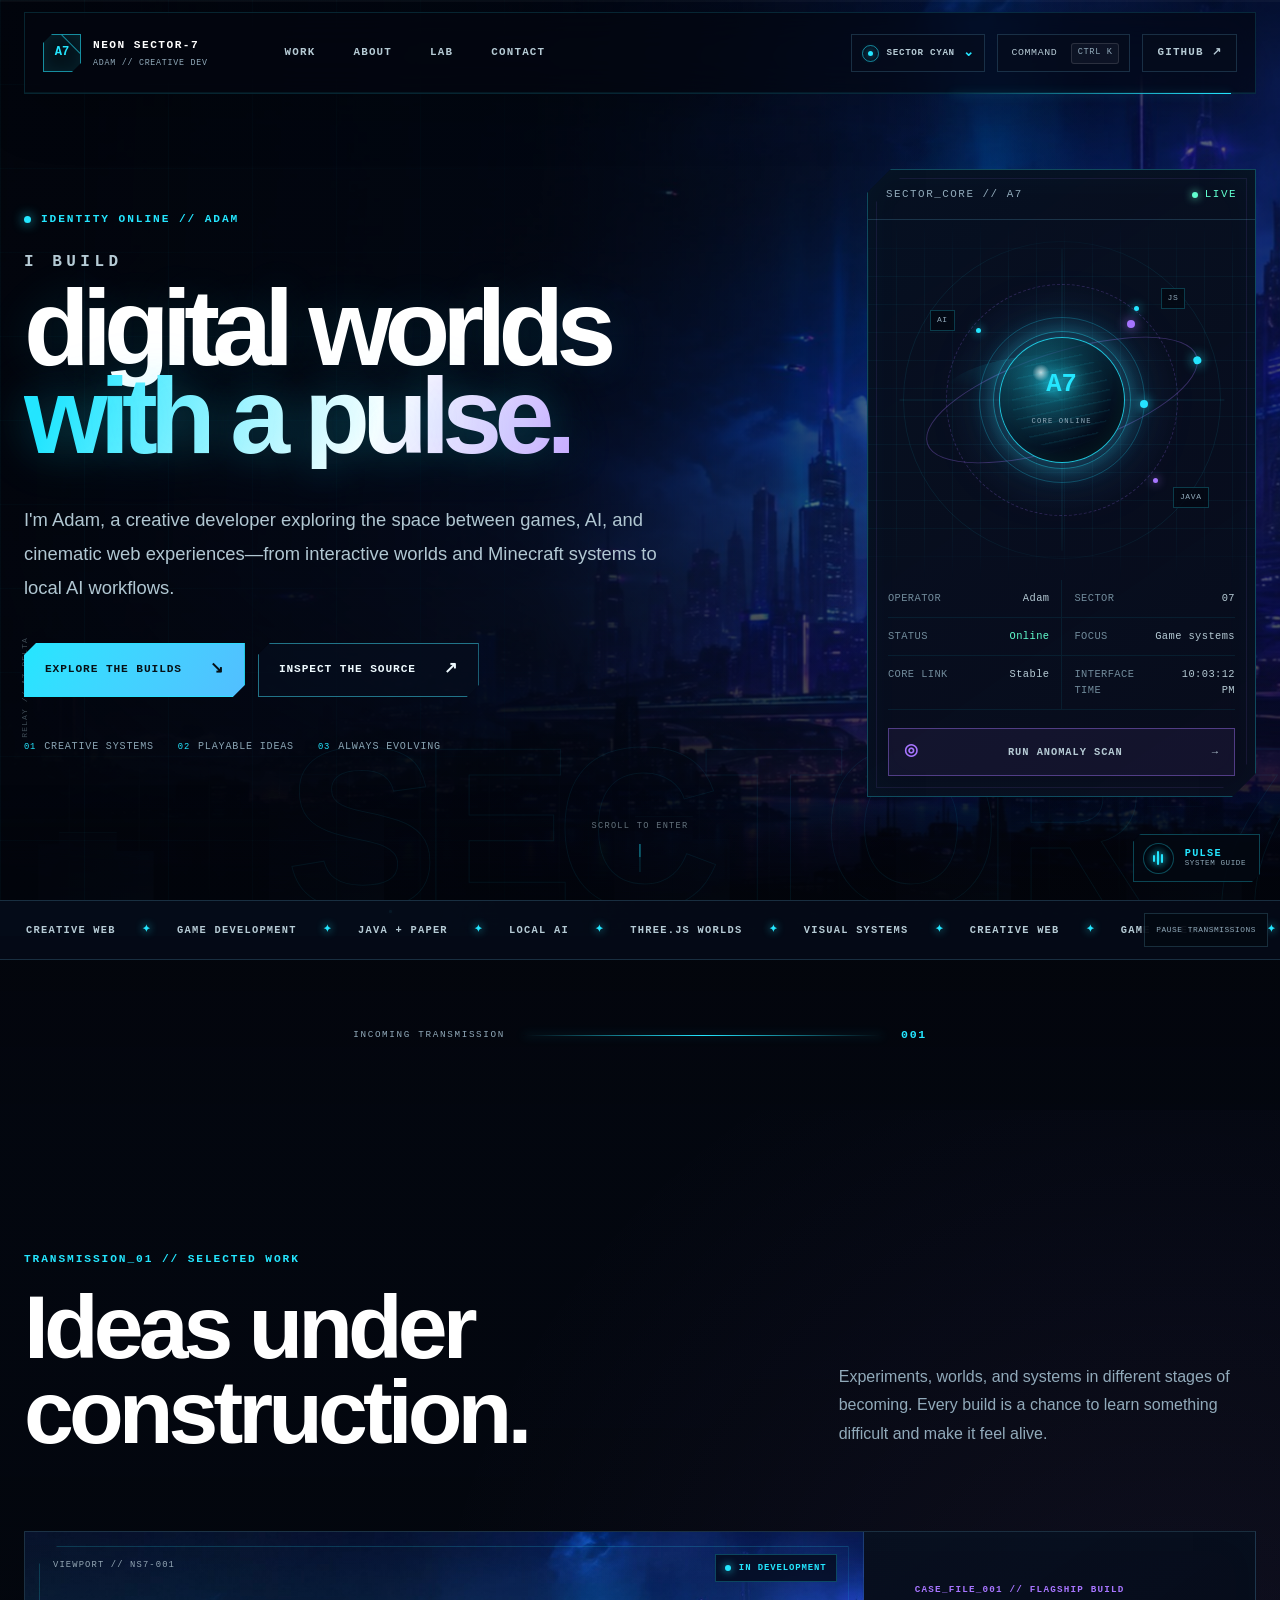
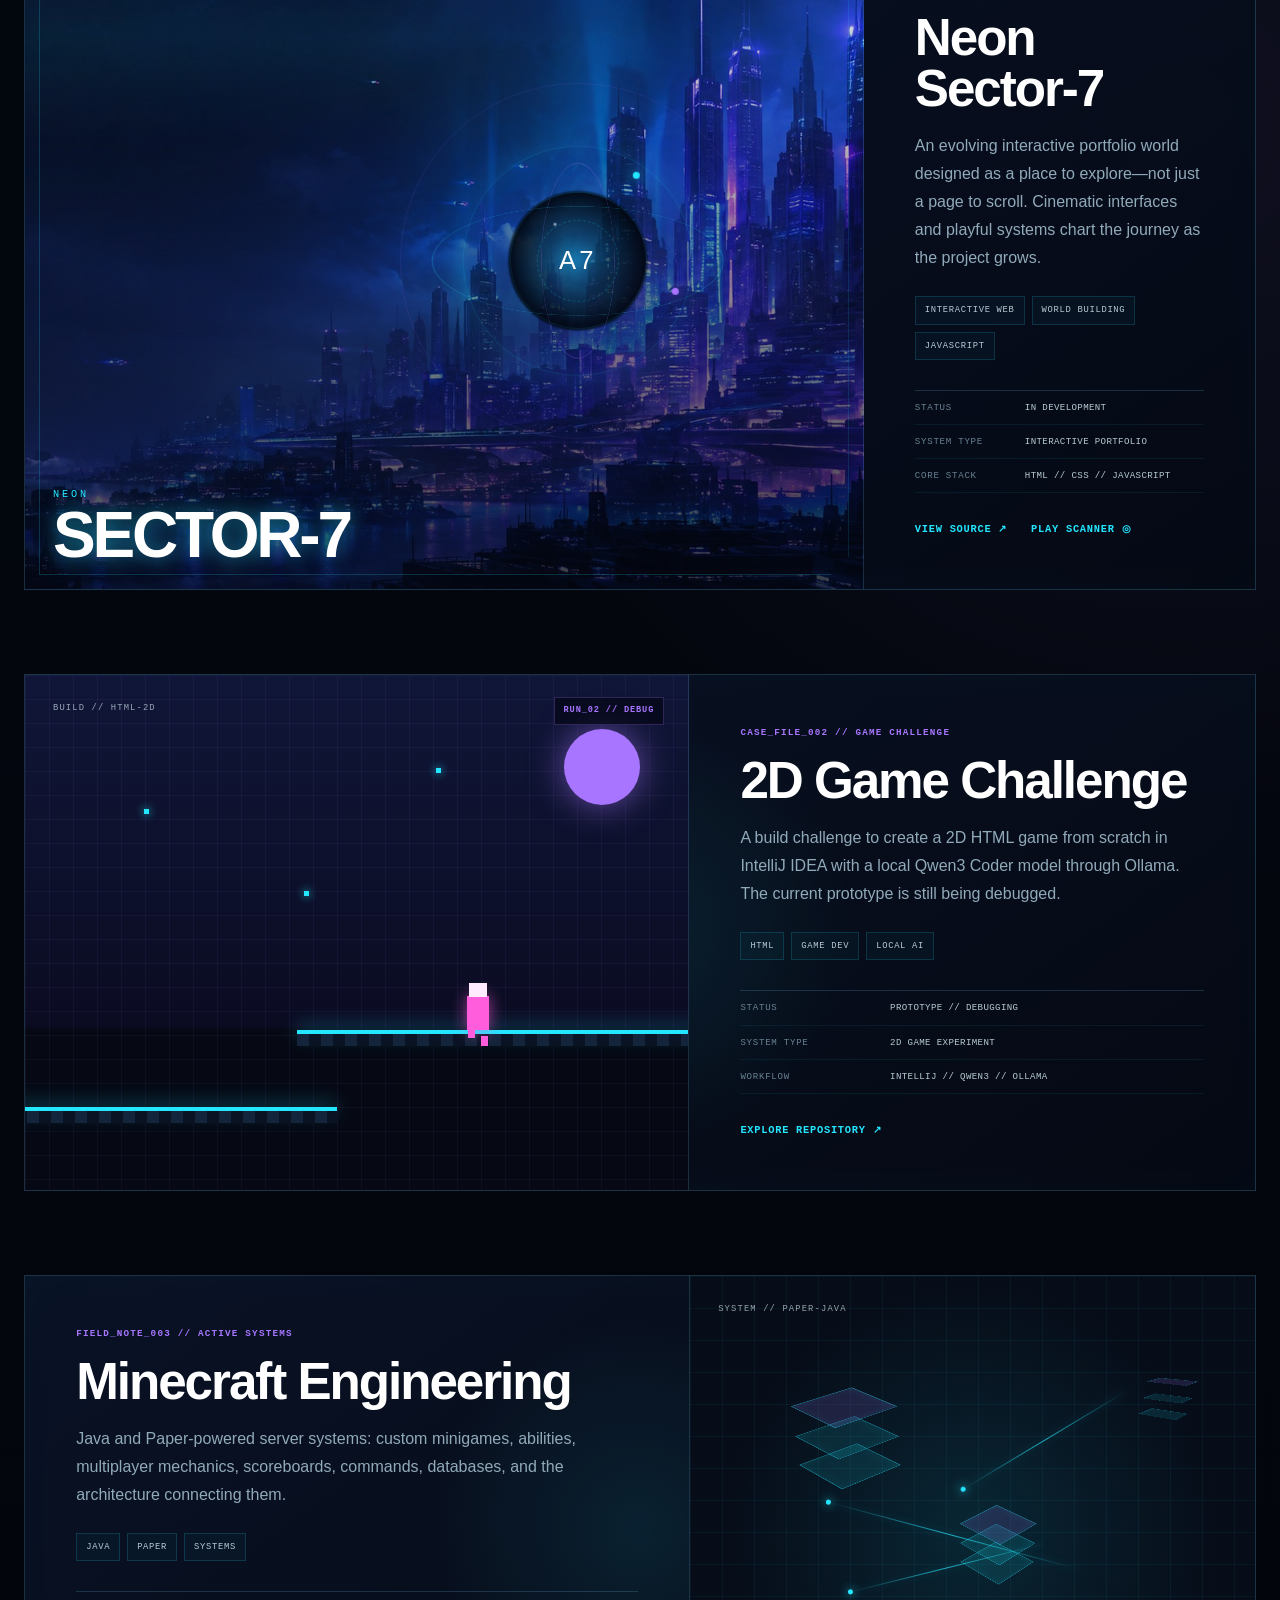
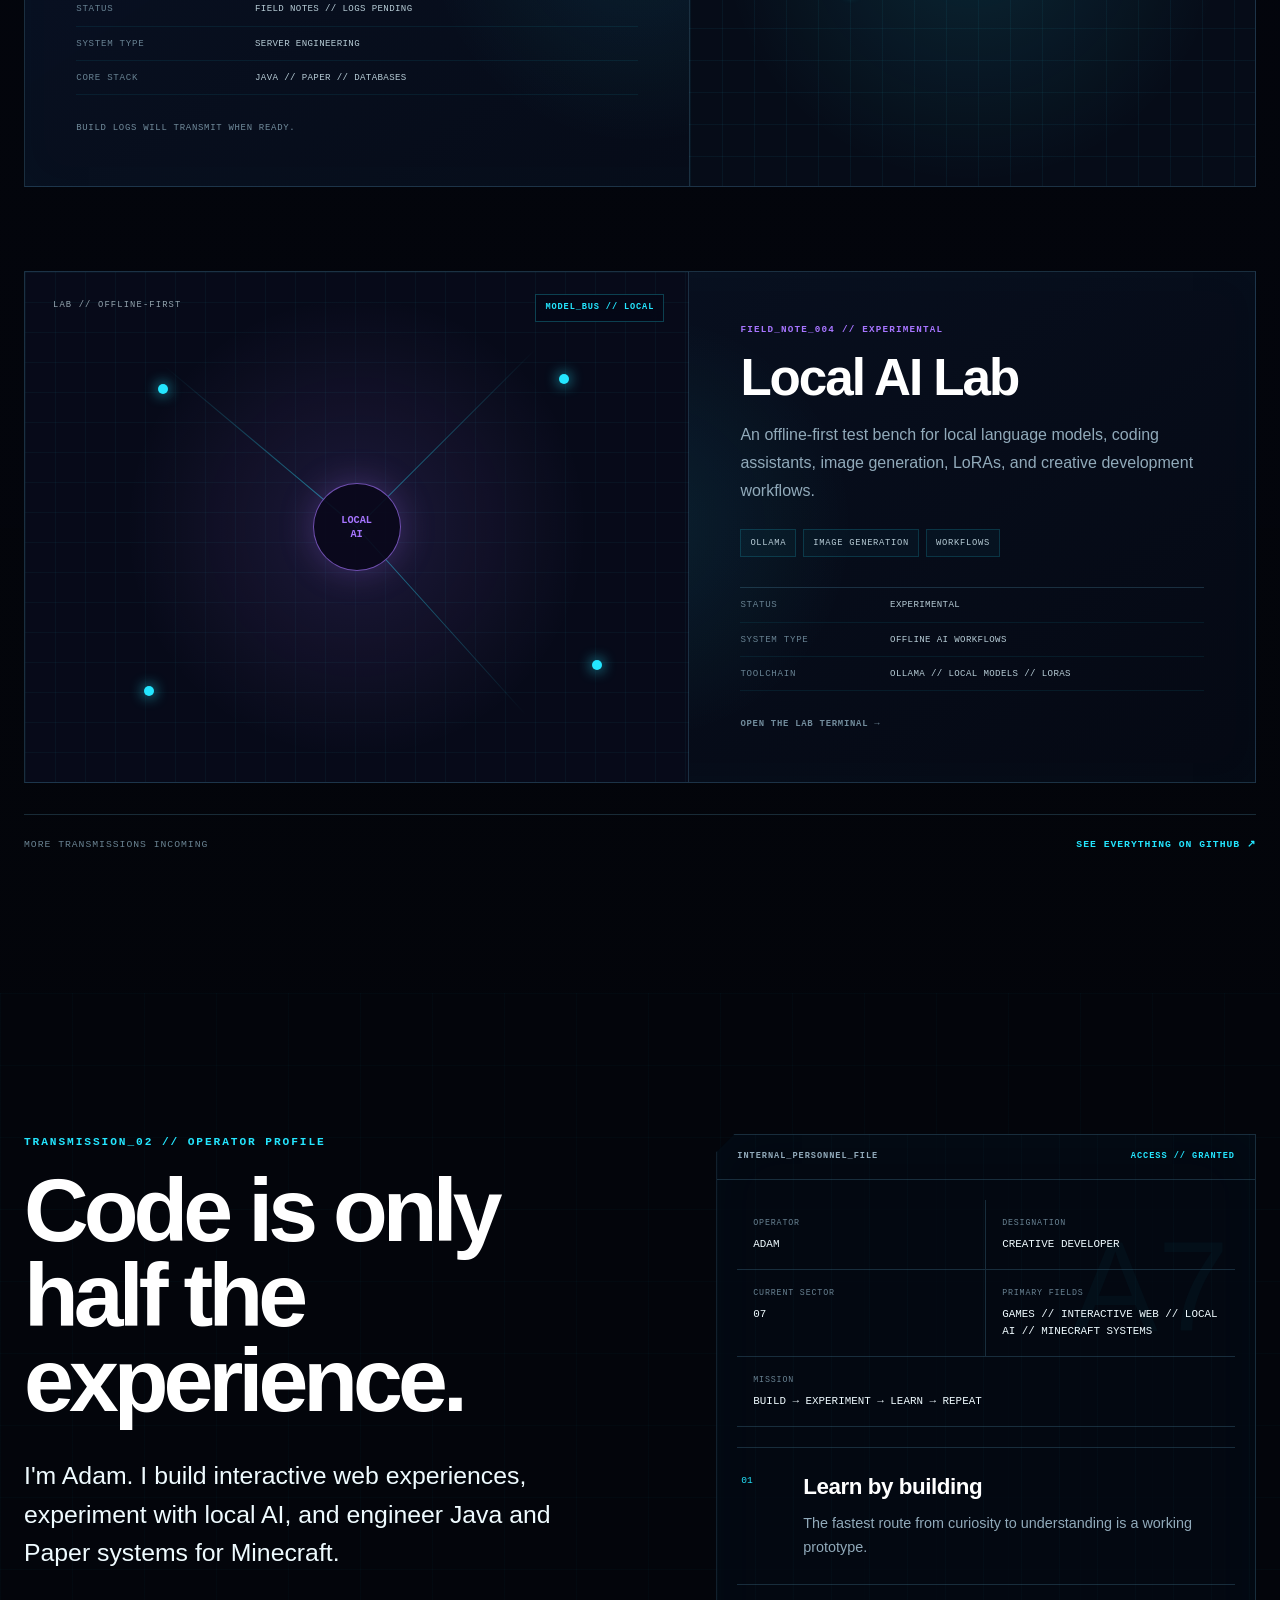
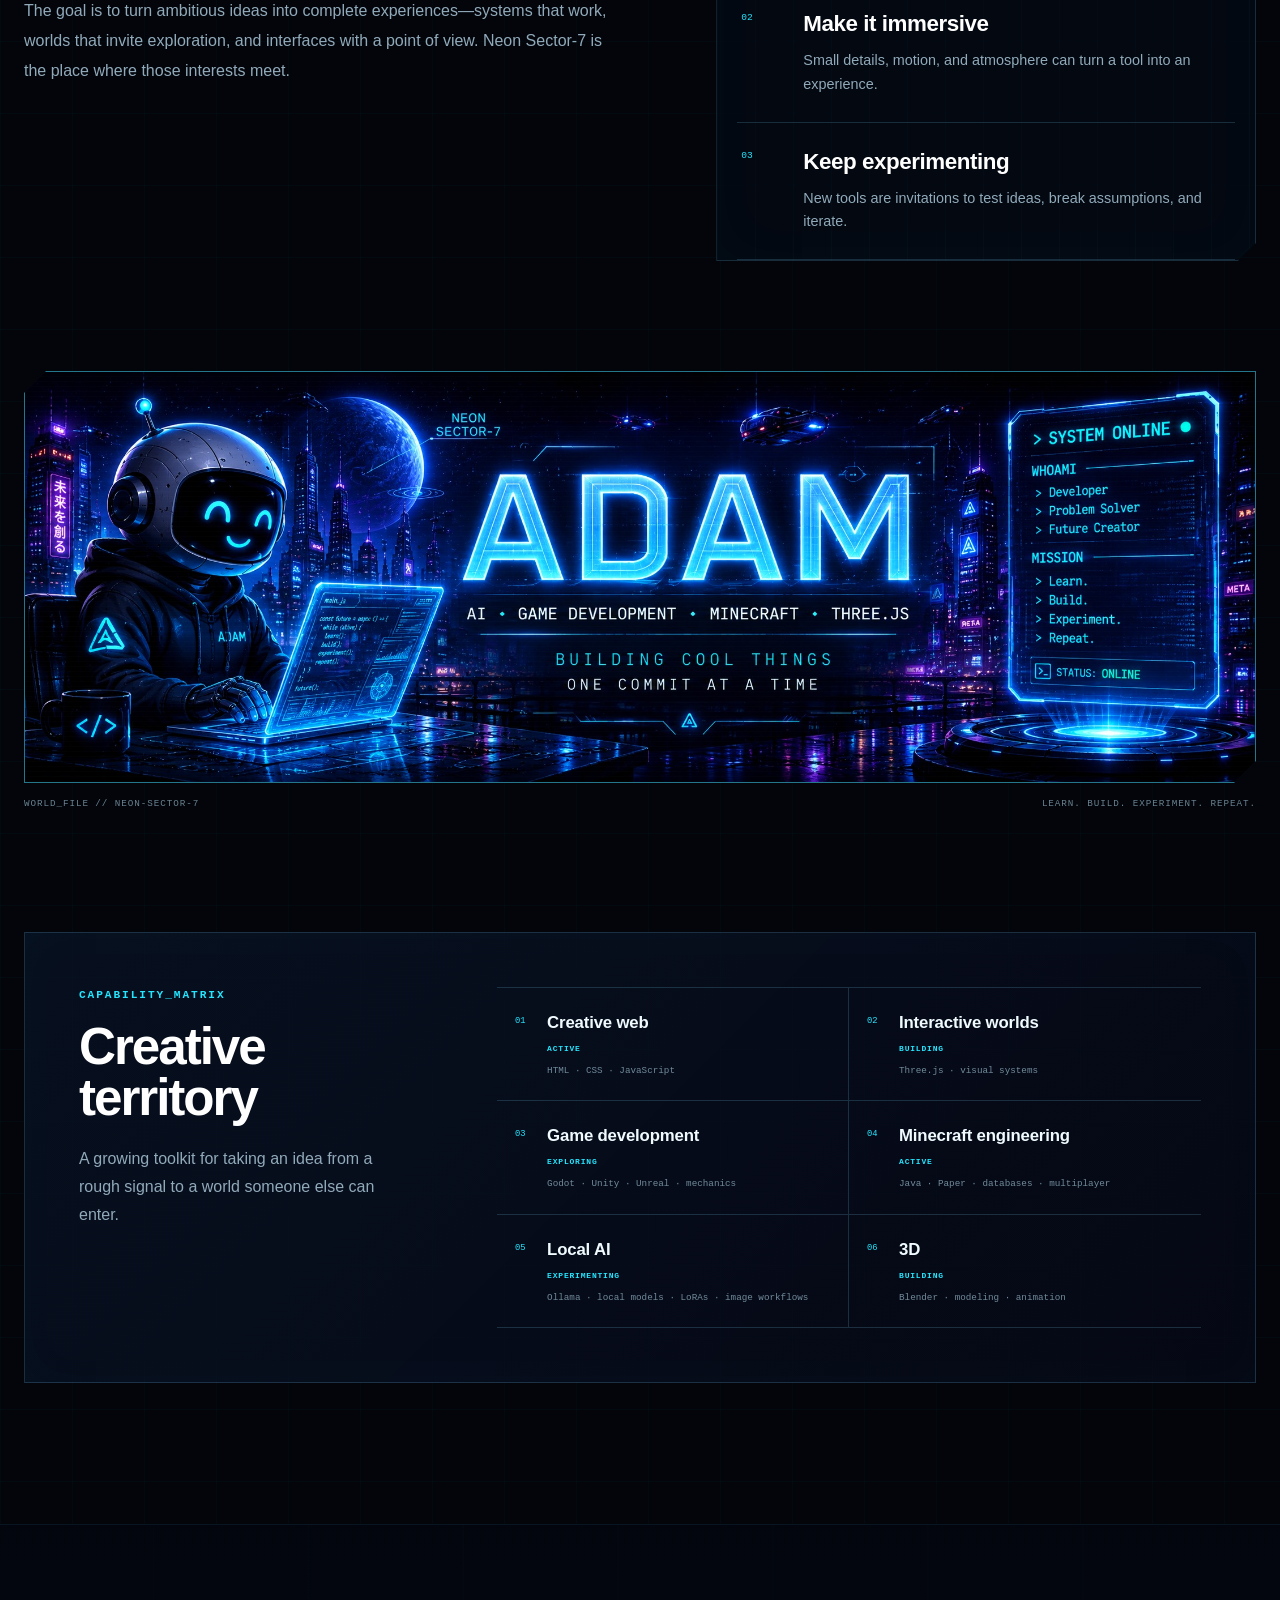
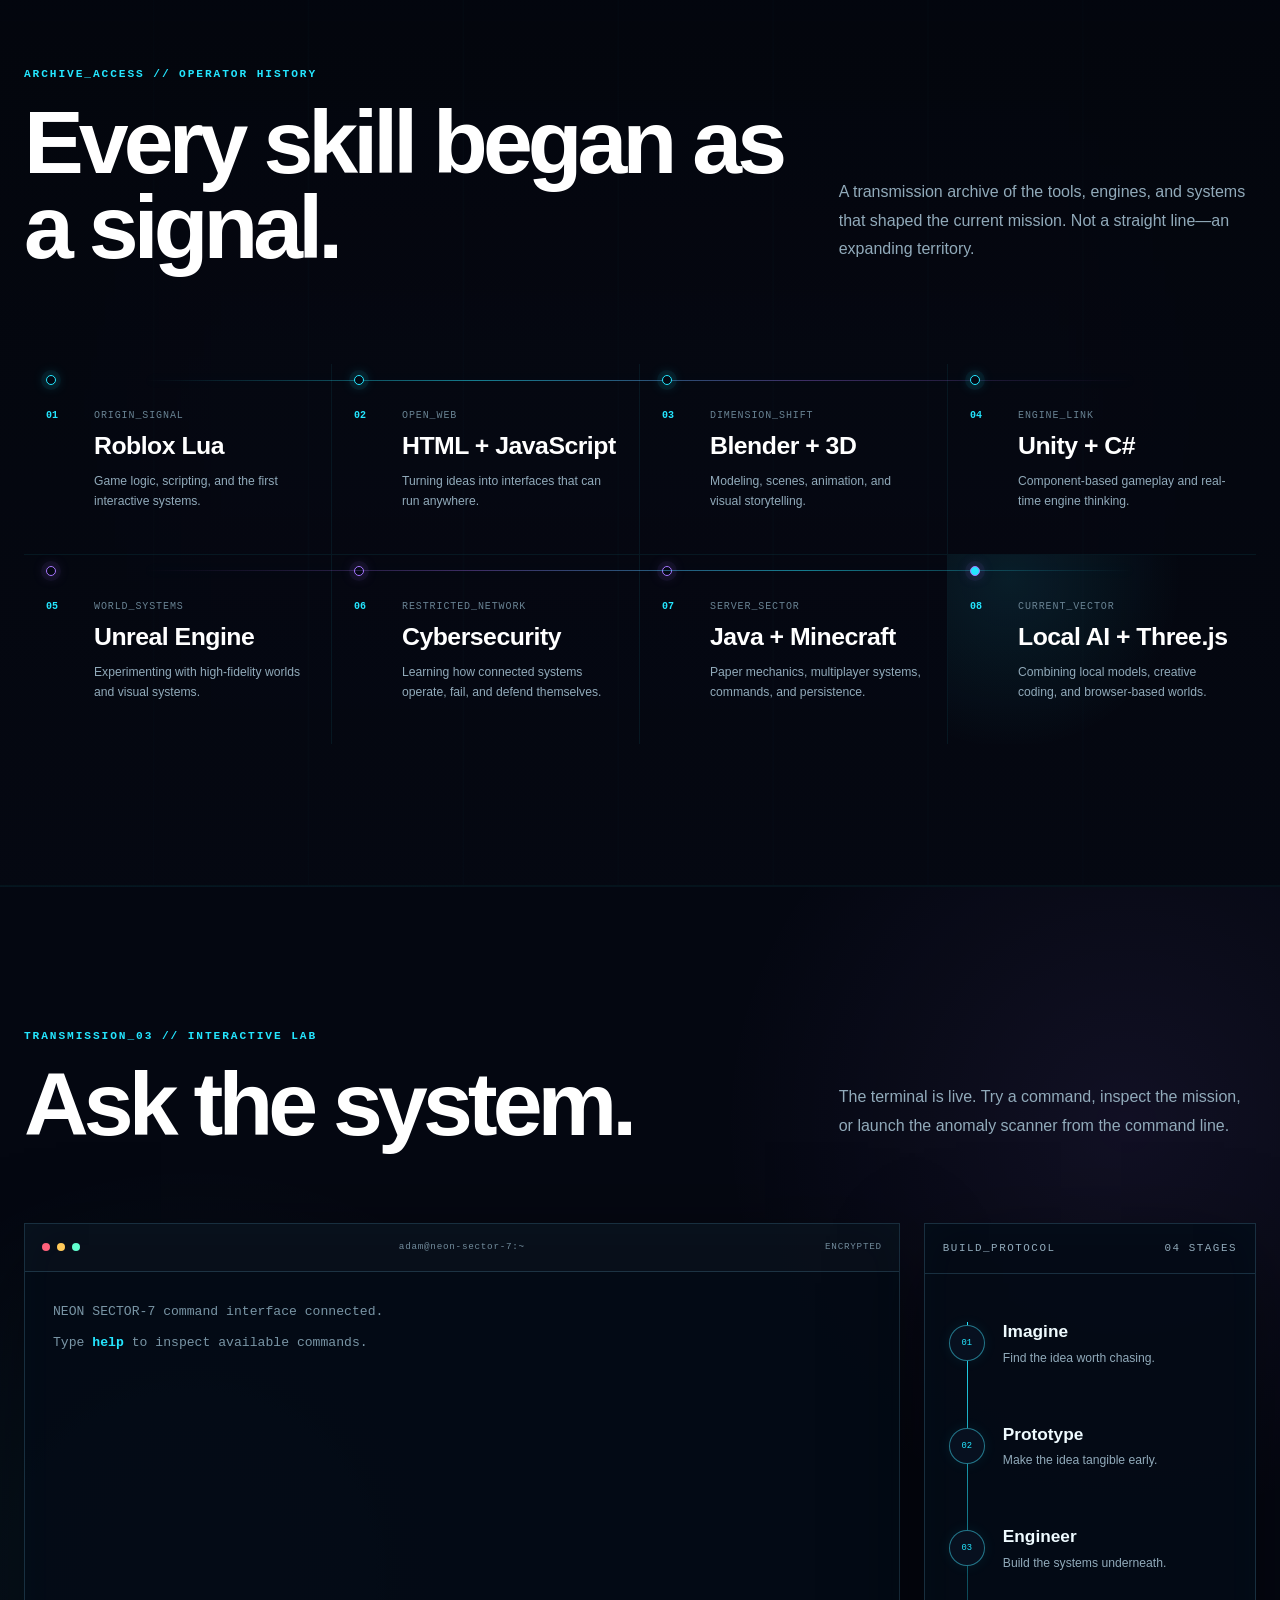
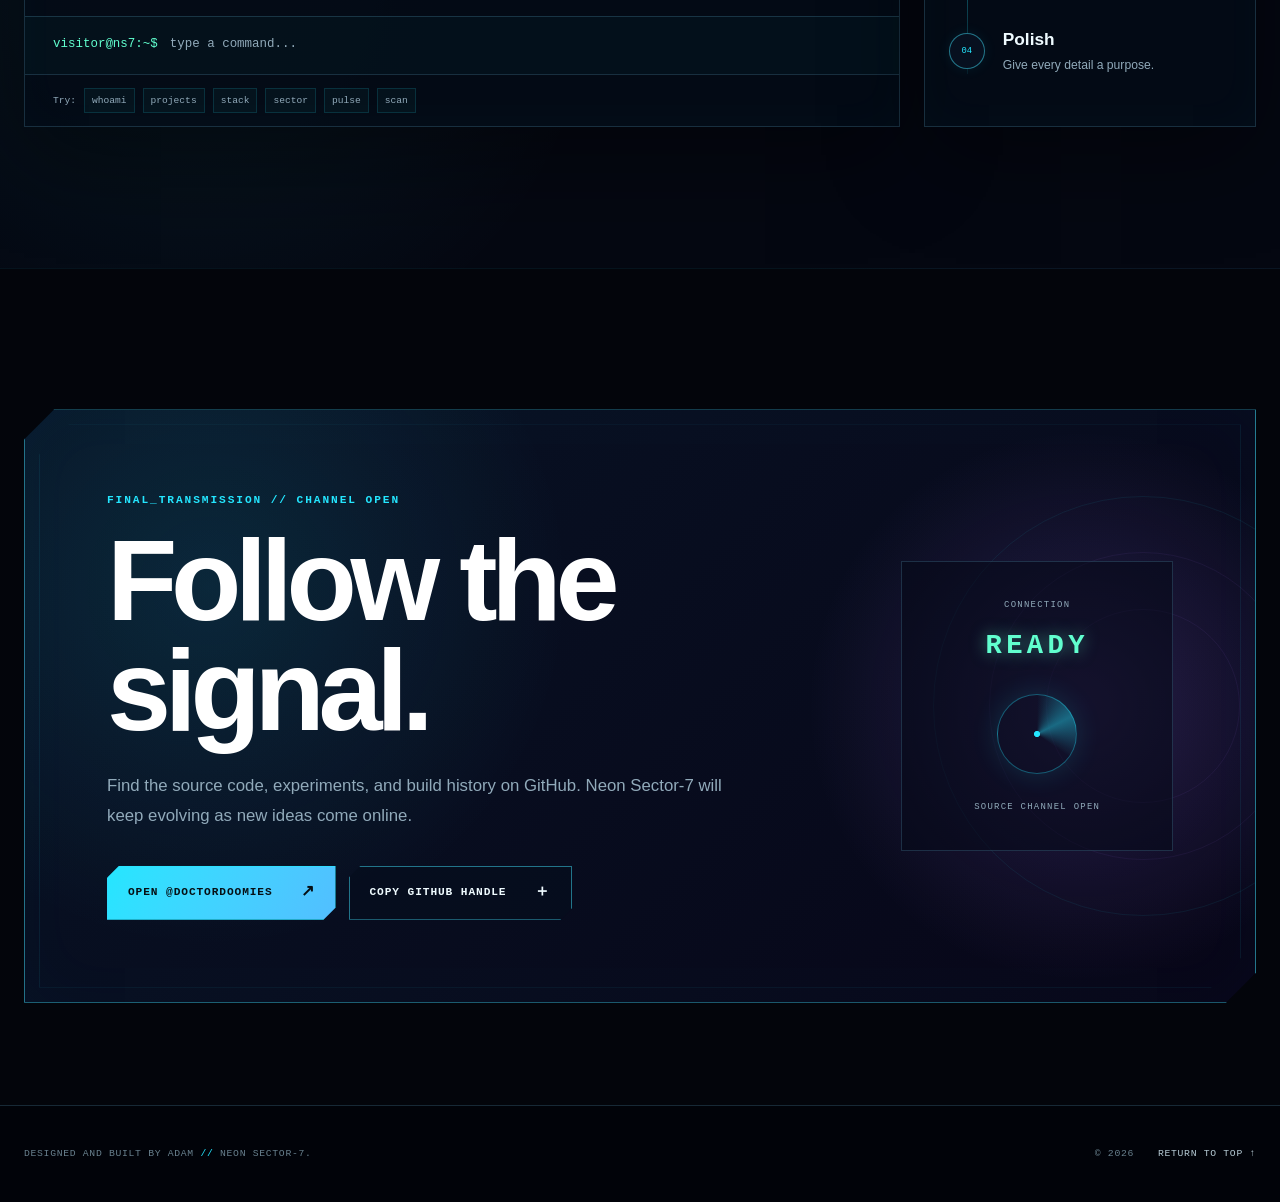
==== commit b38e6cef: "yesss beautiful" ====
--- a/index.html
+++ b/index.html
@@ -21,8 +21,15 @@
   >
   <meta property="og:url" content="https://doctordoomies.github.io/">
   <meta property="og:image" content="https://doctordoomies.github.io/assets/banner.jpg">
-  <meta property="og:image:alt" content="Adam's Neon Sector-7 developer portfolio banner">
+  <meta property="og:image:type" content="image/jpeg">
+  <meta property="og:image:width" content="2172">
+  <meta property="og:image:height" content="724">
+  <meta property="og:image:alt" content="Neon Sector-7 cityscape with a friendly robot at a coding console beneath the name Adam">
   <meta name="twitter:card" content="summary_large_image">
+  <meta name="twitter:title" content="Adam — Creative Developer | Neon Sector-7">
+  <meta name="twitter:description" content="Games, AI, cinematic interfaces, and creative systems—built inside Neon Sector-7.">
+  <meta name="twitter:image" content="https://doctordoomies.github.io/assets/banner.jpg">
+  <meta name="twitter:image:alt" content="Neon Sector-7 cityscape with a friendly robot at a coding console beneath the name Adam">
 
   <title>Adam — Creative Developer | Neon Sector-7</title>
 
@@ -101,6 +108,10 @@
       <span class="shooting-star shooting-star-two"></span>
       <span class="shooting-star shooting-star-three"></span>
     </div>
+    <div class="transmission-lines">
+      <span></span><span></span><span></span><span></span>
+    </div>
+    <div class="distant-relay"><i></i></div>
     <div class="grid-layer"></div>
     <div class="particles" id="particles"></div>
     <div class="scanlines"></div>
@@ -112,16 +123,20 @@
     <span id="page-progress-bar"></span>
   </div>
 
-  <div class="boot-screen" id="boot-screen" aria-label="Neon Sector-7 intro">
+  <div class="boot-screen" id="boot-screen" role="dialog" aria-modal="true" aria-label="Neon Sector-7 intro">
     <div class="boot-panel">
       <div class="boot-topline">
         <p>NEON SECTOR-7 // HANDSHAKE</p>
-        <span class="status-light"></span>
+        <span class="boot-link-state" id="boot-link-state"><i class="status-light"></i><span id="boot-link-copy">LOCATING RELAY</span></span>
       </div>
 
       <div class="boot-mark" aria-hidden="true">
+        <i></i>
+        <b></b>
         <span>A7</span>
       </div>
+
+      <p class="boot-status" id="boot-status">ESTABLISHING COMMUNICATIONS LINK</p>
 
       <pre class="boot-log" id="boot-log" aria-hidden="true"></pre>
       <p class="sr-only" id="boot-announcement" aria-live="polite"></p>
@@ -145,6 +160,7 @@
   </div>
 
   <p class="interface-toast" id="interface-toast" role="status" aria-live="polite"></p>
+  <noscript><p class="no-script-notice">JavaScript is offline. The portfolio remains readable, but Sector-7 interactions are unavailable.</p></noscript>
 
   <header class="site-header" id="site-header">
     <nav class="navigation page-shell" aria-label="Primary navigation">
@@ -254,8 +270,9 @@
         </div>
       </div>
       <div class="hero-vignette" aria-hidden="true"></div>
-      <span class="hero-coordinate coordinate-one" aria-hidden="true">40.7128° N // 74.0060° W</span>
-      <span class="hero-coordinate coordinate-two" aria-hidden="true">SIGNAL // A7-2026</span>
+      <div class="station-horizon" aria-hidden="true"><i></i><i></i><i></i><i></i><i></i></div>
+      <span class="hero-coordinate coordinate-one" aria-hidden="true">SECTOR COORD // 07.14.88</span>
+      <span class="hero-coordinate coordinate-two" aria-hidden="true">RELAY // A7-DELTA</span>
       <span class="hero-watermark" aria-hidden="true">SECTOR-7</span>
 
       <div class="hero-layout page-shell">
@@ -299,9 +316,9 @@
           </ul>
         </div>
 
-        <aside class="identity-console reveal" aria-label="Adam's live creator signal">
+        <aside class="identity-console reveal" aria-label="Neon Sector-7 core and Adam's live creator signal">
           <div class="panel-chrome">
-            <span>CREATOR_SIGNAL</span>
+            <span>SECTOR_CORE // A7</span>
             <span class="panel-status"><i></i> LIVE</span>
           </div>
 
@@ -309,15 +326,21 @@
             <div class="core-orbit core-orbit-one"><i></i></div>
             <div class="core-orbit core-orbit-two"><i></i></div>
             <div class="core-orbit core-orbit-three"></div>
+            <div class="core-orbit core-orbit-vertical"><i></i></div>
             <div class="core-crosshair core-crosshair-x"></div>
             <div class="core-crosshair core-crosshair-y"></div>
+            <div class="core-scan-plane"></div>
             <div class="identity-core">
+              <i></i>
               <span>A7</span>
-              <small>ONLINE</small>
+              <small>CORE ONLINE</small>
             </div>
             <span class="core-glyph glyph-one">AI</span>
             <span class="core-glyph glyph-two">JS</span>
             <span class="core-glyph glyph-three">JAVA</span>
+            <span class="core-data-node node-alpha"></span>
+            <span class="core-data-node node-beta"></span>
+            <span class="core-data-node node-gamma"></span>
           </div>
 
           <dl class="console-readout">
@@ -326,11 +349,23 @@
               <dd>Adam</dd>
             </div>
             <div>
+              <dt>Sector</dt>
+              <dd>07</dd>
+            </div>
+            <div>
+              <dt>Status</dt>
+              <dd class="readout-online">Online</dd>
+            </div>
+            <div>
               <dt>Focus</dt>
               <dd id="focus-signal">Interactive worlds</dd>
             </div>
             <div>
-              <dt>Local time</dt>
+              <dt>Core link</dt>
+              <dd>Stable</dd>
+            </div>
+            <div>
+              <dt>Interface time</dt>
               <dd id="local-time">--:--:--</dd>
             </div>
           </dl>
@@ -349,14 +384,14 @@
       </a>
     </section>
 
-    <div class="signal-strip" id="signal-strip" aria-label="Adam's creative disciplines">
+    <div class="signal-strip" id="signal-strip" role="region" aria-label="Adam's creative disciplines">
       <div class="signal-track">
-        <span>Creative web</span><i>✦</i>
-        <span>Game development</span><i>✦</i>
-        <span>Java + Paper</span><i>✦</i>
-        <span>Local AI</span><i>✦</i>
-        <span>Three.js worlds</span><i>✦</i>
-        <span>Visual systems</span><i>✦</i>
+        <span>Creative web</span><i aria-hidden="true">✦</i>
+        <span>Game development</span><i aria-hidden="true">✦</i>
+        <span>Java + Paper</span><i aria-hidden="true">✦</i>
+        <span>Local AI</span><i aria-hidden="true">✦</i>
+        <span>Three.js worlds</span><i aria-hidden="true">✦</i>
+        <span>Visual systems</span><i aria-hidden="true">✦</i>
         <span aria-hidden="true">Creative web</span><i aria-hidden="true">✦</i>
         <span aria-hidden="true">Game development</span><i aria-hidden="true">✦</i>
         <span aria-hidden="true">Java + Paper</span><i aria-hidden="true">✦</i>
@@ -364,6 +399,15 @@
         <span aria-hidden="true">Three.js worlds</span><i aria-hidden="true">✦</i>
         <span aria-hidden="true">Visual systems</span><i aria-hidden="true">✦</i>
       </div>
+      <button class="signal-toggle" id="signal-toggle" type="button" aria-pressed="false">
+        Pause transmissions
+      </button>
+    </div>
+
+    <div class="transmission-bridge" aria-hidden="true">
+      <span>INCOMING TRANSMISSION</span>
+      <i></i>
+      <strong>001</strong>
     </div>
 
     <section class="section work-section" id="work" aria-labelledby="work-title">
@@ -381,10 +425,15 @@
 
         <div class="project-grid">
           <article class="project-card project-featured reveal" data-tilt>
-            <div class="project-visual project-city-visual">
+            <div class="project-visual project-city-visual" aria-hidden="true">
               <div class="project-scanline" aria-hidden="true"></div>
               <span class="visual-coordinate">VIEWPORT // NS7-001</span>
               <span class="project-status status-live"><i></i> In development</span>
+              <div class="project-orbital-preview" aria-hidden="true">
+                <i></i><i></i><i></i>
+                <span>A7</span>
+                <b></b><b></b>
+              </div>
               <div class="visual-lockup">
                 <span>NEON</span>
                 <strong>SECTOR-7</strong>
@@ -393,7 +442,7 @@
 
             <div class="project-content">
               <p class="project-index">CASE_FILE_001 // FLAGSHIP BUILD</p>
-              <h3>Neon Sector-7</h3>
+              <h3>Neon <span class="project-title-lock">Sector-7</span></h3>
               <p>
                 An evolving interactive portfolio world designed as a place to
                 explore—not just a page to scroll. Cinematic interfaces and
@@ -405,6 +454,12 @@
                 <li>World building</li>
                 <li>JavaScript</li>
               </ul>
+
+              <dl class="project-meta">
+                <div><dt>Status</dt><dd>In development</dd></div>
+                <div><dt>System type</dt><dd>Interactive portfolio</dd></div>
+                <div><dt>Core stack</dt><dd>HTML // CSS // JavaScript</dd></div>
+              </dl>
 
               <div class="project-links">
                 <a
@@ -424,6 +479,7 @@
 
           <article class="project-card project-game reveal" data-tilt>
             <div class="project-visual pixel-visual" aria-hidden="true">
+              <span class="pixel-hud">RUN_02 // DEBUG</span>
               <span class="pixel-moon"></span>
               <span class="pixel-star star-one"></span>
               <span class="pixel-star star-two"></span>
@@ -438,8 +494,9 @@
               <p class="project-index">CASE_FILE_002 // GAME CHALLENGE</p>
               <h3>2D Game Challenge</h3>
               <p>
-                A friendly challenge to build a 2D game from scratch in HTML
-                using IntelliJ IDEA and a local Qwen3 Coder model through Ollama.
+                A build challenge to create a 2D HTML game from scratch in
+                IntelliJ IDEA with a local Qwen3 Coder model through Ollama.
+                The current prototype is still being debugged.
               </p>
 
               <ul class="tag-list" aria-label="Technologies">
@@ -447,6 +504,12 @@
                 <li>Game dev</li>
                 <li>Local AI</li>
               </ul>
+
+              <dl class="project-meta">
+                <div><dt>Status</dt><dd>Prototype // Debugging</dd></div>
+                <div><dt>System type</dt><dd>2D game experiment</dd></div>
+                <div><dt>Workflow</dt><dd>IntelliJ // Qwen3 // Ollama</dd></div>
+              </dl>
 
               <div class="project-links">
                 <a
@@ -463,6 +526,9 @@
 
           <article class="project-card project-system reveal" data-tilt>
             <div class="project-visual voxel-visual" aria-hidden="true">
+              <span class="voxel-network-line line-a"></span>
+              <span class="voxel-network-line line-b"></span>
+              <span class="voxel-network-line line-c"></span>
               <div class="voxel-stack voxel-stack-one"><i></i><b></b><span></span></div>
               <div class="voxel-stack voxel-stack-two"><i></i><b></b><span></span></div>
               <div class="voxel-stack voxel-stack-three"><i></i><b></b><span></span></div>
@@ -484,12 +550,19 @@
                 <li>Systems</li>
               </ul>
 
+              <dl class="project-meta">
+                <div><dt>Status</dt><dd>Field notes // Logs pending</dd></div>
+                <div><dt>System type</dt><dd>Server engineering</dd></div>
+                <div><dt>Core stack</dt><dd>Java // Paper // Databases</dd></div>
+              </dl>
+
               <span class="project-note">Build logs will transmit when ready.</span>
             </div>
           </article>
 
           <article class="project-card project-ai reveal" data-tilt>
             <div class="project-visual ai-visual" aria-hidden="true">
+              <span class="model-status">MODEL_BUS // LOCAL</span>
               <span class="ai-node node-one"></span>
               <span class="ai-node node-two"></span>
               <span class="ai-node node-three"></span>
@@ -515,6 +588,12 @@
                 <li>Image generation</li>
                 <li>Workflows</li>
               </ul>
+
+              <dl class="project-meta">
+                <div><dt>Status</dt><dd>Experimental</dd></div>
+                <div><dt>System type</dt><dd>Offline AI workflows</dd></div>
+                <div><dt>Toolchain</dt><dd>Ollama // Local models // LoRAs</dd></div>
+              </dl>
 
               <a class="project-note project-note-link" href="#lab">Open the lab terminal →</a>
             </div>
@@ -542,8 +621,8 @@
             <p class="section-code">TRANSMISSION_02 // OPERATOR PROFILE</p>
             <h2 id="about-title">Code is only half the experience.</h2>
             <p class="about-lede">
-              I build at the intersection of programming, visual design,
-              experimentation, and storytelling.
+              I'm Adam. I build interactive web experiences, experiment with
+              local AI, and engineer Java and Paper systems for Minecraft.
             </p>
             <p>
               The goal is to turn ambitious ideas into complete experiences—systems
@@ -552,28 +631,39 @@
             </p>
           </div>
 
-          <div class="principle-list reveal">
-            <article>
-              <span>01</span>
-              <div>
-                <h3>Learn by building</h3>
-                <p>The fastest route from curiosity to understanding is a working prototype.</p>
-              </div>
-            </article>
-            <article>
-              <span>02</span>
-              <div>
-                <h3>Make it immersive</h3>
-                <p>Small details, motion, and atmosphere can turn a tool into an experience.</p>
-              </div>
-            </article>
-            <article>
-              <span>03</span>
-              <div>
-                <h3>Keep experimenting</h3>
-                <p>New tools are invitations to test ideas, break assumptions, and iterate.</p>
-              </div>
-            </article>
+          <div class="operator-file reveal">
+            <div class="operator-file-header"><span>INTERNAL_PERSONNEL_FILE</span><i>ACCESS // GRANTED</i></div>
+            <dl class="operator-dossier">
+              <div><dt>Operator</dt><dd>Adam</dd></div>
+              <div><dt>Designation</dt><dd>Creative Developer</dd></div>
+              <div><dt>Current sector</dt><dd>07</dd></div>
+              <div><dt>Primary fields</dt><dd>Games // Interactive Web // Local AI // Minecraft Systems</dd></div>
+              <div><dt>Mission</dt><dd>Build → Experiment → Learn → Repeat</dd></div>
+            </dl>
+
+            <div class="principle-list">
+              <article>
+                <span>01</span>
+                <div>
+                  <h3>Learn by building</h3>
+                  <p>The fastest route from curiosity to understanding is a working prototype.</p>
+                </div>
+              </article>
+              <article>
+                <span>02</span>
+                <div>
+                  <h3>Make it immersive</h3>
+                  <p>Small details, motion, and atmosphere can turn a tool into an experience.</p>
+                </div>
+              </article>
+              <article>
+                <span>03</span>
+                <div>
+                  <h3>Keep experimenting</h3>
+                  <p>New tools are invitations to test ideas, break assumptions, and iterate.</p>
+                </div>
+              </article>
+            </div>
           </div>
         </div>
 
@@ -581,7 +671,7 @@
           <div class="banner-frame">
             <img
               src="assets/banner.jpg"
-              alt="Adam in the Neon Sector-7 world, coding beside a friendly robot interface"
+              alt="Stylized Neon Sector-7 cityscape with a friendly robot at a coding console beneath the name Adam"
               width="2172"
               height="724"
               loading="lazy"
@@ -606,14 +696,64 @@
           </div>
 
           <ul class="capability-grid">
-            <li><span>01</span><strong>Creative web</strong><small>HTML · CSS · JavaScript</small></li>
-            <li><span>02</span><strong>Interactive worlds</strong><small>Three.js · visual systems</small></li>
-            <li><span>03</span><strong>Game systems</strong><small>Mechanics · multiplayer</small></li>
-            <li><span>04</span><strong>Minecraft</strong><small>Java · Paper · databases</small></li>
-            <li><span>05</span><strong>Local AI</strong><small>Models · LoRAs · assistants</small></li>
-            <li><span>06</span><strong>Experimentation</strong><small>Prototype · test · iterate</small></li>
+            <li><span>01</span><div><strong>Creative web</strong><em>ACTIVE</em><small>HTML · CSS · JavaScript</small></div></li>
+            <li><span>02</span><div><strong>Interactive worlds</strong><em>BUILDING</em><small>Three.js · visual systems</small></div></li>
+            <li><span>03</span><div><strong>Game development</strong><em>EXPLORING</em><small>Godot · Unity · Unreal · mechanics</small></div></li>
+            <li><span>04</span><div><strong>Minecraft engineering</strong><em>ACTIVE</em><small>Java · Paper · databases · multiplayer</small></div></li>
+            <li><span>05</span><div><strong>Local AI</strong><em>EXPERIMENTING</em><small>Ollama · local models · LoRAs · image workflows</small></div></li>
+            <li><span>06</span><div><strong>3D</strong><em>BUILDING</em><small>Blender · modeling · animation</small></div></li>
           </ul>
         </div>
+      </div>
+    </section>
+
+    <section class="section mission-section" id="mission" aria-labelledby="mission-title">
+      <div class="page-shell">
+        <header class="section-heading mission-heading reveal">
+          <div>
+            <p class="section-code">ARCHIVE_ACCESS // OPERATOR HISTORY</p>
+            <h2 id="mission-title">Every skill began as a signal.</h2>
+          </div>
+          <p>
+            A transmission archive of the tools, engines, and systems that shaped
+            the current mission. Not a straight line—an expanding territory.
+          </p>
+        </header>
+
+        <ol class="mission-track" aria-label="Adam's development journey">
+          <li class="mission-entry reveal">
+            <span class="mission-index">01</span>
+            <div><p>ORIGIN_SIGNAL</p><h3>Roblox Lua</h3><small>Game logic, scripting, and the first interactive systems.</small></div>
+          </li>
+          <li class="mission-entry reveal">
+            <span class="mission-index">02</span>
+            <div><p>OPEN_WEB</p><h3>HTML + JavaScript</h3><small>Turning ideas into interfaces that can run anywhere.</small></div>
+          </li>
+          <li class="mission-entry reveal">
+            <span class="mission-index">03</span>
+            <div><p>DIMENSION_SHIFT</p><h3>Blender + 3D</h3><small>Modeling, scenes, animation, and visual storytelling.</small></div>
+          </li>
+          <li class="mission-entry reveal">
+            <span class="mission-index">04</span>
+            <div><p>ENGINE_LINK</p><h3>Unity + C#</h3><small>Component-based gameplay and real-time engine thinking.</small></div>
+          </li>
+          <li class="mission-entry reveal">
+            <span class="mission-index">05</span>
+            <div><p>WORLD_SYSTEMS</p><h3>Unreal Engine</h3><small>Experimenting with high-fidelity worlds and visual systems.</small></div>
+          </li>
+          <li class="mission-entry reveal">
+            <span class="mission-index">06</span>
+            <div><p>RESTRICTED_NETWORK</p><h3>Cybersecurity</h3><small>Learning how connected systems operate, fail, and defend themselves.</small></div>
+          </li>
+          <li class="mission-entry reveal">
+            <span class="mission-index">07</span>
+            <div><p>SERVER_SECTOR</p><h3>Java + Minecraft</h3><small>Paper mechanics, multiplayer systems, commands, and persistence.</small></div>
+          </li>
+          <li class="mission-entry is-current reveal">
+            <span class="mission-index">08</span>
+            <div><p>CURRENT_VECTOR</p><h3>Local AI + Three.js</h3><small>Combining local models, creative coding, and browser-based worlds.</small></div>
+          </li>
+        </ol>
       </div>
     </section>
 
@@ -631,14 +771,14 @@
         </header>
 
         <div class="lab-layout">
-          <div class="terminal reveal" aria-label="Interactive profile terminal">
+          <div class="terminal reveal" role="region" aria-labelledby="terminal-title">
             <div class="terminal-bar">
               <div aria-hidden="true"><span></span><span></span><span></span></div>
-              <p>adam@neon-sector-7:~</p>
+              <p id="terminal-title">adam@neon-sector-7:~</p>
               <small>ENCRYPTED</small>
             </div>
 
-            <div class="terminal-output" id="terminal-output" aria-live="polite">
+            <div class="terminal-output" id="terminal-output" role="log" aria-label="Terminal output" aria-live="polite" aria-relevant="additions" tabindex="0">
               <div class="terminal-line system-line">NEON SECTOR-7 command interface connected.</div>
               <div class="terminal-line system-line">Type <strong>help</strong> to inspect available commands.</div>
             </div>
@@ -657,11 +797,13 @@
               >
             </form>
 
-            <div class="terminal-shortcuts" aria-label="Suggested terminal commands">
+            <div class="terminal-shortcuts" role="group" aria-label="Suggested terminal commands">
               <span>Try:</span>
               <button type="button" data-terminal-command="whoami">whoami</button>
               <button type="button" data-terminal-command="projects">projects</button>
               <button type="button" data-terminal-command="stack">stack</button>
+              <button type="button" data-terminal-command="sector">sector</button>
+              <button type="button" data-terminal-command="pulse">pulse</button>
               <button type="button" data-terminal-command="scan">scan</button>
             </div>
           </div>
@@ -729,7 +871,7 @@
             <span>CONNECTION</span>
             <strong>READY</strong>
             <i></i>
-            <small>AWAITING NEXT MISSION</small>
+            <small>SOURCE CHANNEL OPEN</small>
           </div>
         </div>
       </div>
@@ -746,6 +888,50 @@
     </div>
   </footer>
 
+  <div class="pulse-system">
+    <button
+      class="pulse-trigger"
+      id="pulse-trigger"
+      type="button"
+      aria-expanded="false"
+      aria-controls="pulse-panel"
+      aria-label="Open Pulse system guide"
+    >
+      <span class="pulse-trigger-signal" aria-hidden="true"><i></i><i></i><i></i></span>
+      <span><strong>PULSE</strong><small>SYSTEM GUIDE</small></span>
+    </button>
+
+    <section
+      class="pulse-panel"
+      id="pulse-panel"
+      role="dialog"
+      aria-modal="false"
+      aria-labelledby="pulse-title"
+      hidden
+    >
+      <div class="pulse-header">
+        <div><span aria-hidden="true"></span><p>PULSE // SYSTEM INTELLIGENCE</p></div>
+        <button class="icon-button" id="pulse-close" type="button" aria-label="Close Pulse guide">×</button>
+      </div>
+      <div class="pulse-body">
+        <h2 class="pulse-speaker" id="pulse-title">PULSE</h2>
+        <p class="pulse-response" id="pulse-response" role="status" aria-live="polite">
+          Connection established. I can guide you through Sector-7.
+        </p>
+        <div class="pulse-prompts" role="group" aria-label="Questions for Pulse">
+          <button type="button" data-pulse-question="adam">Who is Adam?</button>
+          <button type="button" data-pulse-question="projects">Show projects</button>
+          <button type="button" data-pulse-question="sector">What is Sector-7?</button>
+          <button type="button" data-pulse-question="builds">What does Adam build?</button>
+          <a href="https://github.com/doctordoomies" target="_blank" rel="noopener noreferrer">
+            Open GitHub <span aria-hidden="true">↗</span><span class="sr-only"> (opens in a new tab)</span>
+          </a>
+        </div>
+      </div>
+      <div class="pulse-footer"><span>LOCAL RESPONSE MATRIX</span><i>NO EXTERNAL API</i></div>
+    </section>
+  </div>
+
   <dialog class="command-dialog" id="command-dialog" aria-labelledby="command-title">
     <div class="command-window">
       <div class="command-header">
@@ -760,21 +946,33 @@
         <span aria-hidden="true">⌕</span>
         <span class="sr-only">Filter commands</span>
         <input id="command-search-input" type="search" placeholder="Type a command or destination..." autocomplete="off">
-        <kbd>ESC</kbd>
+        <kbd aria-hidden="true">ESC</kbd>
       </label>
 
-      <div class="command-list" id="command-list">
+      <div class="command-list" id="command-list" role="listbox" aria-label="Available commands">
         <button type="button" data-command-target="#work" data-command-keywords="work projects builds portfolio">
           <span>01</span><strong>Explore work</strong><small>Jump to selected builds</small><i>↘</i>
         </button>
         <button type="button" data-command-target="#about" data-command-keywords="about profile adam biography">
           <span>02</span><strong>Open profile</strong><small>Read the operator dossier</small><i>↘</i>
         </button>
+        <button type="button" data-command-target="#mission" data-command-keywords="mission history journey timeline archive skills">
+          <span>03</span><strong>Open mission log</strong><small>Trace the operator history</small><i>↘</i>
+        </button>
         <button type="button" data-command-target="#lab" data-command-keywords="lab terminal commands ai">
-          <span>03</span><strong>Enter the lab</strong><small>Use the interactive terminal</small><i>↘</i>
+          <span>04</span><strong>Enter the lab</strong><small>Use the interactive terminal</small><i>↘</i>
         </button>
         <button type="button" data-command-scan data-command-keywords="scan game anomaly play">
-          <span>04</span><strong>Run scanner</strong><small>Launch the anomaly mini-game</small><i>◎</i>
+          <span>05</span><strong>Run scanner</strong><small>Launch the anomaly mini-game</small><i>◎</i>
+        </button>
+        <button type="button" data-command-pulse data-command-keywords="pulse guide ai help assistant">
+          <span>06</span><strong>Contact Pulse</strong><small>Open the local system guide</small><i>◌</i>
+        </button>
+        <button type="button" data-command-theme data-command-keywords="theme sector solar ghost stellar color mode">
+          <span>07</span><strong>Change sector mode</strong><small>Cycle the environment theme</small><i>◈</i>
+        </button>
+        <button type="button" data-command-target="#contact" data-command-keywords="contact github final transmission source">
+          <span>08</span><strong>Final transmission</strong><small>Open the source channel</small><i>↘</i>
         </button>
         <a
           href="https://github.com/doctordoomies"
@@ -782,11 +980,12 @@
           rel="noopener noreferrer"
           data-command-keywords="github code repositories source"
         >
-          <span>05</span><strong>Open GitHub</strong><small>View code and repositories</small><i>↗</i>
+          <span>09</span><strong>Open GitHub</strong><small>View code and repositories</small><i>↗</i>
+          <span class="sr-only">(opens in a new tab)</span>
         </a>
       </div>
 
-      <p class="command-empty" id="command-empty" hidden>No matching signal found.</p>
+      <p class="command-empty" id="command-empty" role="status" aria-live="polite" hidden>No matching signal found.</p>
       <div class="command-footer"><span>↑↓ Navigate</span><span>Enter Select</span><span>Esc Close</span></div>
     </div>
   </dialog>
@@ -804,13 +1003,14 @@
       <div class="scan-status-bar">
         <div><span>Score</span><strong id="scan-score">000</strong></div>
         <div><span>Time</span><strong id="scan-time">20</strong></div>
-        <div><span>High signal</span><strong id="scan-high-score">000</strong></div>
+        <div><span>High score</span><strong id="scan-high-score">000</strong></div>
         <div><span>Status</span><strong id="scan-status">Standby</strong></div>
       </div>
 
       <div
         class="scan-field"
         id="scan-field"
+        role="group"
         tabindex="-1"
         aria-label="Anomaly scan field. Click or tap anomalies, or press Space to neutralize the current signal."
       >
--- a/styles.css
+++ b/styles.css
@@ -45,6 +45,15 @@
   --stellar-far-y: 0px;
   --theme-origin-x: 50vw;
   --theme-origin-y: 42px;
+  --hero-shift: 0px;
+  --hero-fade: 1;
+  --hero-core-scale: 1;
+  --core-rx: 0deg;
+  --core-ry: 0deg;
+  --magnetic-x: 0px;
+  --magnetic-y: 0px;
+  --move-x: 0px;
+  --move-y: 0px;
 }
 
 ::view-transition-old(root),
@@ -120,7 +129,7 @@
 
 body {
   margin: 0;
-  min-width: 320px;
+  min-width: 0;
   min-height: 100vh;
   overflow-x: hidden;
   color: var(--text);
@@ -218,6 +227,27 @@
   transform: translateY(0);
 }
 
+.no-script-notice {
+  position: relative;
+  z-index: 10000;
+  margin: 0;
+  padding: 12px 18px;
+  border-bottom: 1px solid var(--line);
+  color: var(--muted-strong);
+  background: #030711;
+  font-family: var(--mono), monospace;
+  font-size: 0.7rem;
+  text-align: center;
+}
+
+html:not(.js) :is(.theme-control, .command-trigger, .nav-toggle, .pulse-system, [data-open-scan], .terminal, #copy-username, .signal-toggle) {
+  display: none;
+}
+
+html:not(.js) .lab-layout {
+  grid-template-columns: minmax(0, 600px);
+}
+
 .page-shell {
   width: min(var(--page-width), calc(100% - 48px));
   margin-inline: auto;
@@ -400,6 +430,49 @@
   left: 36%;
   animation-delay: 8.7s;
   animation-duration: 14s;
+}
+
+.transmission-lines {
+  position: absolute;
+  inset: 0;
+  overflow: hidden;
+  opacity: 0.22;
+}
+
+.transmission-lines span {
+  position: absolute;
+  left: -30%;
+  width: 38%;
+  height: 1px;
+  background: linear-gradient(90deg, transparent, rgba(var(--accent-rgb), 0.36), transparent);
+  animation: transmission-crossing 26s linear infinite;
+}
+
+.transmission-lines span:nth-child(1) { top: 19%; animation-delay: -5s; }
+.transmission-lines span:nth-child(2) { top: 41%; width: 24%; animation-delay: -17s; animation-duration: 34s; }
+.transmission-lines span:nth-child(3) { top: 68%; animation-delay: -23s; animation-duration: 39s; }
+.transmission-lines span:nth-child(4) { top: 84%; width: 18%; animation-delay: -11s; animation-duration: 46s; }
+
+.distant-relay {
+  position: absolute;
+  top: 13%;
+  left: -12%;
+  width: 110px;
+  height: 1px;
+  opacity: 0;
+  background: linear-gradient(90deg, transparent, rgba(var(--accent-rgb), 0.2));
+  animation: distant-relay-crossing 112s linear 14s infinite;
+}
+
+.distant-relay i {
+  position: absolute;
+  top: -2px;
+  right: 0;
+  width: 5px;
+  height: 5px;
+  border-radius: 50%;
+  background: var(--accent);
+  box-shadow: 0 0 8px var(--accent);
 }
 
 .grid-layer {
@@ -506,10 +579,27 @@
   transition: opacity 600ms ease, visibility 600ms ease;
 }
 
+.js .boot-screen::after {
+  content: "";
+  position: absolute;
+  inset: 0;
+  opacity: 0;
+  pointer-events: none;
+  background: radial-gradient(circle at center, rgba(var(--accent-rgb), 0.22), transparent 42%);
+}
+
 .boot-screen.is-complete {
   opacity: 0;
   visibility: hidden;
   pointer-events: none;
+}
+
+.boot-screen.is-complete::after {
+  animation: boot-bloom 620ms ease-out both;
+}
+
+.boot-screen.is-complete .boot-panel {
+  animation: boot-panel-release 620ms cubic-bezier(0.4, 0, 0.2, 1) both;
 }
 
 .boot-panel {
@@ -563,6 +653,15 @@
   color: var(--muted-strong);
 }
 
+.boot-link-state {
+  display: inline-flex;
+  align-items: center;
+  gap: 8px;
+  color: var(--muted);
+  font-size: 0.55rem;
+  letter-spacing: 0.11em;
+}
+
 .status-light {
   width: 9px;
   height: 9px;
@@ -573,6 +672,7 @@
 }
 
 .boot-mark {
+  position: relative;
   display: grid;
   place-items: center;
   width: 82px;
@@ -586,6 +686,49 @@
   font-size: 1.4rem;
   font-weight: 900;
   box-shadow: 0 0 30px rgba(var(--accent-rgb), 0.18);
+}
+
+.boot-mark i,
+.boot-mark b {
+  position: absolute;
+  inset: -13px;
+  border: 1px solid rgba(var(--accent-rgb), 0.22);
+  border-radius: 50%;
+  animation: boot-orbit 8s linear infinite;
+}
+
+.boot-mark b {
+  inset: -25px;
+  border-style: dashed;
+  border-color: rgba(var(--secondary-rgb), 0.2);
+  animation-direction: reverse;
+  animation-duration: 13s;
+}
+
+.boot-mark i::after {
+  content: "";
+  position: absolute;
+  top: 50%;
+  right: -3px;
+  width: 6px;
+  height: 6px;
+  border-radius: 50%;
+  background: var(--accent);
+  box-shadow: 0 0 10px var(--accent);
+}
+
+.boot-mark span {
+  position: relative;
+  z-index: 2;
+}
+
+.boot-status {
+  margin: -4px 0 18px;
+  color: var(--accent);
+  font-family: var(--mono), monospace;
+  font-size: 0.58rem;
+  letter-spacing: 0.16em;
+  text-transform: uppercase;
 }
 
 .boot-log {
@@ -671,22 +814,47 @@
   position: fixed;
   inset: 0 0 auto;
   z-index: 1000;
-  border-bottom: 1px solid transparent;
-  transition: background 240ms ease, border-color 240ms ease, box-shadow 240ms ease;
+  padding-top: 12px;
+  pointer-events: none;
+  transition: padding 240ms ease;
 }
 
 .site-header.is-scrolled,
 .site-header.nav-is-open {
-  border-color: var(--line);
-  background: rgba(3, 7, 16, 0.8);
-  box-shadow: 0 14px 50px rgba(0, 0, 0, 0.18);
-  backdrop-filter: blur(18px) saturate(1.2);
+  padding-top: 7px;
 }
 
 .navigation {
+  position: relative;
   display: flex;
   align-items: center;
   min-height: var(--header-height);
+  padding-inline: 18px;
+  border: 1px solid rgba(var(--accent-rgb), 0.14);
+  background: rgba(3, 7, 16, 0.68);
+  box-shadow: 0 18px 55px rgba(0, 0, 0, 0.18), inset 0 -1px 0 rgba(var(--accent-rgb), 0.08);
+  backdrop-filter: blur(18px) saturate(1.15);
+  pointer-events: auto;
+  transition: min-height 240ms ease, background 240ms ease, border-color 240ms ease, box-shadow 240ms ease;
+}
+
+.navigation::after {
+  content: "";
+  position: absolute;
+  right: 24px;
+  bottom: -1px;
+  width: min(24vw, 280px);
+  height: 1px;
+  background: linear-gradient(90deg, transparent, var(--accent));
+  box-shadow: 0 0 8px rgba(var(--accent-rgb), 0.45);
+}
+
+.site-header.is-scrolled .navigation,
+.site-header.nav-is-open .navigation {
+  min-height: 64px;
+  border-color: var(--line);
+  background: rgba(3, 7, 16, 0.9);
+  box-shadow: 0 16px 48px rgba(0, 0, 0, 0.3);
 }
 
 .logo {
@@ -698,6 +866,7 @@
 }
 
 .logo-symbol {
+  position: relative;
   display: grid;
   place-items: center;
   width: 38px;
@@ -710,6 +879,15 @@
   font-weight: 900;
   clip-path: polygon(9px 0, 100% 0, 100% calc(100% - 9px), calc(100% - 9px) 100%, 0 100%, 0 9px);
   box-shadow: inset 0 0 15px rgba(var(--accent-rgb), 0.08);
+}
+
+.logo-symbol::after {
+  content: "";
+  position: absolute;
+  inset: 5px;
+  border-top: 1px solid rgba(var(--accent-rgb), 0.55);
+  transform: rotate(45deg);
+  animation: logo-signal 5s ease-in-out infinite;
 }
 
 .logo-copy {
@@ -1053,6 +1231,8 @@
 }
 
 .button {
+  --magnetic-x: 0px;
+  --magnetic-y: 0px;
   position: relative;
   display: inline-flex;
   align-items: center;
@@ -1070,8 +1250,9 @@
   text-decoration: none;
   text-transform: uppercase;
   cursor: pointer;
+  transform: translate3d(var(--magnetic-x), var(--magnetic-y), 0);
   clip-path: polygon(12px 0, 100% 0, 100% calc(100% - 12px), calc(100% - 12px) 100%, 0 100%, 0 12px);
-  transition: color 180ms ease, border-color 180ms ease, background 180ms ease, box-shadow 180ms ease, translate 180ms ease;
+  transition: color 180ms ease, border-color 180ms ease, background 180ms ease, box-shadow 180ms ease, translate 180ms ease, transform 180ms ease;
 }
 
 .button::before {
@@ -1187,7 +1368,7 @@
   background: url("./assets/neon-city-background.jpg") center / cover no-repeat;
   filter: var(--city-filter);
   opacity: 1;
-  transform: scale(1.025) translate3d(calc(var(--parallax-x, 0) * -1px), calc(var(--parallax-y, 0) * -1px), 0);
+  transform: scale(1.025) translate3d(calc(var(--parallax-x, 0) * -1px), calc((var(--parallax-y, 0) * -1px) + var(--hero-shift)), 0);
   transition: filter 350ms ease, opacity 700ms ease;
   will-change: transform;
 }
@@ -1196,7 +1377,7 @@
   z-index: -4;
   opacity: 0;
   overflow: hidden;
-  transform: translate3d(calc(var(--parallax-x, 0) * 0.45px), calc(var(--parallax-y, 0) * 0.45px), 0);
+  transform: translate3d(calc(var(--parallax-x, 0) * 0.45px), calc((var(--parallax-y, 0) * 0.45px) + var(--hero-shift)), 0) scale(var(--hero-core-scale));
   transition: opacity 800ms ease;
   pointer-events: none;
 }
@@ -1349,6 +1530,10 @@
   align-items: center;
   gap: clamp(54px, 8vw, 104px);
   min-height: calc(100svh - var(--header-height) - 148px);
+  opacity: var(--hero-fade);
+  transform: translate3d(0, var(--hero-shift), 0);
+  transform-origin: center top;
+  transition: opacity 80ms linear;
 }
 
 .hero-copy {
@@ -1436,13 +1621,13 @@
 
 .identity-console {
   position: relative;
-  border: 1px solid var(--line-strong);
+  border: 1px solid rgba(var(--accent-rgb), 0.28);
   background:
-    linear-gradient(145deg, rgba(5, 16, 34, 0.9), rgba(7, 7, 24, 0.86)),
+    linear-gradient(145deg, rgba(5, 16, 34, 0.64), rgba(7, 7, 24, 0.48)),
     var(--surface-solid);
   box-shadow:
     var(--shadow),
-    0 0 70px rgba(var(--secondary-rgb), 0.12),
+    0 0 100px rgba(var(--secondary-rgb), 0.1),
     inset 0 0 40px rgba(var(--accent-rgb), 0.035);
   clip-path: polygon(24px 0, 100% 0, 100% calc(100% - 24px), calc(100% - 24px) 100%, 0 100%, 0 24px);
 }
@@ -1480,10 +1665,12 @@
 }
 
 .core-stage {
+  --core-rx: 0deg;
+  --core-ry: 0deg;
   position: relative;
   display: grid;
   place-items: center;
-  height: 320px;
+  height: 360px;
   overflow: hidden;
   background:
     radial-gradient(circle at center, rgba(var(--accent-rgb), 0.12), transparent 46%),
@@ -1491,6 +1678,9 @@
     linear-gradient(90deg, rgba(var(--accent-rgb), 0.045) 1px, transparent 1px);
   background-size: auto, 28px 28px, 28px 28px;
   mask-image: linear-gradient(to bottom, transparent, #000 14%, #000 86%, transparent);
+  transform: perspective(900px) rotateX(var(--core-rx)) rotateY(var(--core-ry));
+  transform-style: preserve-3d;
+  transition: transform 600ms cubic-bezier(0.2, 0.8, 0.2, 1);
 }
 
 .identity-core {
@@ -1498,12 +1688,14 @@
   z-index: 5;
   display: grid;
   place-items: center;
-  width: 104px;
-  height: 104px;
+  width: 126px;
+  height: 126px;
   border: 1px solid rgba(var(--accent-rgb), 0.82);
   border-radius: 50%;
   color: var(--accent);
-  background: radial-gradient(circle, rgba(var(--accent-rgb), 0.24), rgba(4, 12, 27, 0.94) 68%);
+  background:
+    radial-gradient(circle at 33% 28%, rgba(255, 255, 255, 0.75), transparent 7%),
+    radial-gradient(circle at 38% 34%, rgba(var(--accent-rgb), 0.38), rgba(4, 12, 27, 0.96) 61%, #02050c 76%);
   box-shadow:
     0 0 30px rgba(var(--accent-rgb), 0.3),
     0 0 80px rgba(var(--secondary-rgb), 0.15),
@@ -1511,7 +1703,28 @@
   animation: core-breathe 3s ease-in-out infinite;
 }
 
+.identity-core::before {
+  content: "";
+  position: absolute;
+  inset: -7px;
+  border: 1px solid rgba(var(--accent-rgb), 0.38);
+  border-radius: 50%;
+  box-shadow: 0 0 28px rgba(var(--accent-rgb), 0.2);
+}
+
+.identity-core > i {
+  position: absolute;
+  inset: 10%;
+  overflow: hidden;
+  border-radius: 50%;
+  opacity: 0.22;
+  background: repeating-linear-gradient(0deg, transparent 0 8px, rgba(var(--accent-rgb), 0.34) 9px 10px);
+  transform: rotate(-12deg);
+}
+
 .identity-core span {
+  position: relative;
+  z-index: 2;
   margin-top: 17px;
   font-family: var(--mono), monospace;
   font-size: 1.6rem;
@@ -1521,6 +1734,8 @@
 }
 
 .identity-core small {
+  position: relative;
+  z-index: 2;
   align-self: start;
   color: var(--muted);
   font-family: var(--mono), monospace;
@@ -1552,9 +1767,38 @@
 }
 
 .core-orbit-three {
-  width: 290px;
-  height: 290px;
+  width: 318px;
+  height: 318px;
   opacity: 0.35;
+}
+
+.core-orbit-vertical {
+  width: 284px;
+  height: 96px;
+  border-color: rgba(var(--secondary-rgb), 0.3);
+  transform: translate(-50%, -50%) rotate(-18deg);
+  animation: core-orbit-tilt 12s linear infinite;
+}
+
+.core-orbit-vertical i {
+  top: 38%;
+  right: 7%;
+  background: var(--secondary);
+  box-shadow: 0 0 12px var(--secondary);
+}
+
+.core-scan-plane {
+  position: absolute;
+  top: 50%;
+  left: 50%;
+  z-index: 4;
+  width: 245px;
+  height: 245px;
+  border-radius: 50%;
+  opacity: 0.34;
+  background: conic-gradient(from 0deg, transparent 0 80%, rgba(var(--accent-rgb), 0.38) 94%, transparent);
+  transform: translate(-50%, -50%) rotateX(68deg);
+  animation: core-scan 8s linear infinite;
 }
 
 .core-orbit i {
@@ -1620,7 +1864,24 @@
   bottom: 20%;
 }
 
+.core-data-node {
+  position: absolute;
+  z-index: 6;
+  width: 5px;
+  height: 5px;
+  border-radius: 50%;
+  background: var(--accent);
+  box-shadow: 0 0 10px var(--accent);
+  animation: status-pulse 2.6s ease-in-out infinite;
+}
+
+.node-alpha { top: 30%; left: 28%; }
+.node-beta { top: 24%; right: 30%; animation-delay: -0.9s; }
+.node-gamma { right: 25%; bottom: 27%; animation-delay: -1.7s; background: var(--secondary); box-shadow: 0 0 10px var(--secondary); }
+
 .console-readout {
+  display: grid;
+  grid-template-columns: repeat(2, minmax(0, 1fr));
   margin: 0;
   padding: 0 20px 18px;
 }
@@ -1629,11 +1890,17 @@
   display: flex;
   justify-content: space-between;
   gap: 20px;
-  padding: 10px 0;
+  padding: 10px 12px 10px 0;
   border-bottom: 1px solid rgba(var(--accent-rgb), 0.08);
   font-family: var(--mono), monospace;
   font-size: 0.65rem;
   letter-spacing: 0.04em;
+}
+
+.console-readout > div:nth-child(2n) {
+  padding-right: 0;
+  padding-left: 12px;
+  border-left: 1px solid rgba(var(--accent-rgb), 0.08);
 }
 
 .console-readout dt {
@@ -1646,6 +1913,42 @@
   color: var(--muted-strong);
   text-align: right;
 }
+
+.console-readout .readout-online {
+  color: var(--success);
+}
+
+.station-horizon {
+  position: absolute;
+  right: 0;
+  bottom: 0;
+  left: 0;
+  z-index: -2;
+  height: 18%;
+  opacity: 0.28;
+  pointer-events: none;
+  background:
+    linear-gradient(to top, rgba(1, 3, 9, 0.94), transparent 75%),
+    repeating-linear-gradient(90deg, transparent 0 68px, rgba(var(--accent-rgb), 0.08) 69px 70px);
+  mask-image: linear-gradient(to top, #000, transparent);
+}
+
+.station-horizon i {
+  position: absolute;
+  bottom: 0;
+  width: 9%;
+  min-width: 70px;
+  height: 64%;
+  border-top: 1px solid rgba(var(--accent-rgb), 0.16);
+  background: linear-gradient(90deg, rgba(3, 8, 18, 0.9), rgba(8, 16, 31, 0.76));
+  clip-path: polygon(0 18%, 18% 18%, 18% 0, 68% 0, 68% 28%, 100% 28%, 100% 100%, 0 100%);
+}
+
+.station-horizon i:nth-child(1) { left: 3%; height: 42%; }
+.station-horizon i:nth-child(2) { left: 21%; height: 78%; }
+.station-horizon i:nth-child(3) { left: 48%; height: 52%; }
+.station-horizon i:nth-child(4) { right: 21%; height: 86%; }
+.station-horizon i:nth-child(5) { right: 3%; height: 58%; }
 
 .console-action {
   position: relative;
@@ -1789,6 +2092,61 @@
   animation-play-state: paused;
 }
 
+.signal-strip.is-paused .signal-track {
+  animation-play-state: paused;
+}
+
+.signal-toggle {
+  position: absolute;
+  top: 50%;
+  right: 12px;
+  z-index: 3;
+  min-height: 34px;
+  padding: 0 11px;
+  border: 1px solid var(--line);
+  color: var(--muted);
+  background: rgba(3, 8, 18, 0.94);
+  font-family: var(--mono), monospace;
+  font-size: 0.49rem;
+  letter-spacing: 0.07em;
+  text-transform: uppercase;
+  cursor: pointer;
+  transform: translateY(-50%);
+}
+
+.signal-toggle:hover,
+.signal-toggle[aria-pressed="true"] {
+  border-color: var(--line-strong);
+  color: var(--accent);
+}
+
+.transmission-bridge {
+  position: relative;
+  display: grid;
+  grid-template-columns: auto minmax(80px, 360px) auto;
+  align-items: center;
+  justify-content: center;
+  gap: 18px;
+  min-height: 150px;
+  color: var(--muted);
+  background: linear-gradient(180deg, rgba(3, 6, 13, 0.96), rgba(4, 8, 17, 0.72));
+  font-family: var(--mono), monospace;
+  font-size: 0.58rem;
+  letter-spacing: 0.18em;
+  text-transform: uppercase;
+}
+
+.transmission-bridge i {
+  height: 1px;
+  background: linear-gradient(90deg, transparent, var(--accent), transparent);
+  box-shadow: 0 0 10px rgba(var(--accent-rgb), 0.38);
+}
+
+.transmission-bridge strong {
+  color: var(--accent);
+  font-size: 0.72rem;
+}
+
 /* Project dossiers */
 
 .work-section {
@@ -1800,8 +2158,8 @@
 
 .project-grid {
   display: grid;
-  grid-template-columns: repeat(12, minmax(0, 1fr));
-  gap: 22px;
+  grid-template-columns: minmax(0, 1fr);
+  gap: clamp(42px, 7vw, 84px);
 }
 
 .project-card {
@@ -1822,6 +2180,17 @@
   transition: border-color 220ms ease, box-shadow 220ms ease, transform 180ms ease;
 }
 
+.project-card::after {
+  content: "";
+  position: absolute;
+  inset: 0;
+  z-index: 5;
+  border-top: 1px solid transparent;
+  pointer-events: none;
+  background: linear-gradient(90deg, transparent, rgba(var(--accent-rgb), 0.62), transparent) top / 0 1px no-repeat;
+  transition: background-size 500ms cubic-bezier(0.2, 0.8, 0.2, 1);
+}
+
 .project-card:hover,
 .project-card:focus-within {
   border-color: var(--line-strong);
@@ -1831,41 +2200,47 @@
     inset 0 0 45px rgba(var(--accent-rgb), 0.025);
 }
 
+.project-card:hover::after,
+.project-card:focus-within::after {
+  background-size: 100% 1px;
+}
+
 .project-featured {
-  grid-column: span 8;
-  grid-template-rows: minmax(310px, 1fr) auto;
-}
-
-.project-game {
-  grid-column: span 4;
-  grid-template-rows: minmax(310px, 1fr) auto;
-}
-
+  grid-template-columns: minmax(0, 1.5fr) minmax(350px, 0.7fr);
+  min-height: clamp(560px, 49vw, 680px);
+}
+
+.project-game,
 .project-system,
 .project-ai {
-  grid-column: span 6;
-  grid-template-columns: minmax(210px, 0.72fr) minmax(0, 1fr);
+  grid-template-columns: minmax(0, 1.08fr) minmax(360px, 0.92fr);
+  min-height: clamp(430px, 38vw, 520px);
 }
 
 .project-visual {
   position: relative;
-  min-height: 250px;
+  min-height: 100%;
   overflow: hidden;
-  border-bottom: 1px solid var(--line);
+  border-right: 1px solid var(--line);
   background-color: #050b18;
   transform: translateZ(8px);
 }
 
-.project-system .project-visual,
-.project-ai .project-visual {
-  border-right: 1px solid var(--line);
-  border-bottom: 0;
+.project-system .project-visual {
+  order: 2;
+  border-right: 0;
+  border-left: 1px solid var(--line);
+}
+
+.project-system .project-content {
+  order: 1;
 }
 
 .project-city-visual {
   background:
-    linear-gradient(180deg, rgba(3, 7, 17, 0.12), rgba(3, 7, 17, 0.8)),
-    url("./assets/neon-city-background.jpg") center / cover no-repeat;
+    linear-gradient(180deg, rgba(3, 7, 17, 0.05), rgba(3, 7, 17, 0.78)),
+    radial-gradient(circle at 62% 42%, rgba(var(--accent-rgb), 0.1), transparent 28%),
+    url("./assets/neon-city-background.jpg") 63% center / cover no-repeat;
 }
 
 .project-city-visual::before {
@@ -1935,6 +2310,71 @@
   text-shadow: 0 0 20px rgba(var(--accent-rgb), 0.55);
 }
 
+.project-orbital-preview {
+  position: absolute;
+  top: 50%;
+  left: 66%;
+  z-index: 2;
+  display: grid;
+  place-items: center;
+  width: clamp(150px, 18vw, 250px);
+  aspect-ratio: 1;
+  border: 1px solid rgba(var(--accent-rgb), 0.14);
+  border-radius: 50%;
+  background:
+    radial-gradient(circle at 40% 34%, rgba(234, 251, 255, 0.55) 0 1px, transparent 2px),
+    radial-gradient(circle at 50% 50%, rgba(var(--accent-rgb), 0.19), rgba(2, 6, 15, 0.92) 42%, transparent 44%);
+  box-shadow: 0 0 50px rgba(var(--accent-rgb), 0.14), inset 0 0 34px rgba(var(--accent-rgb), 0.08);
+  transform: translate(-50%, -50%);
+}
+
+.project-orbital-preview::before,
+.project-orbital-preview::after,
+.project-orbital-preview > i {
+  content: "";
+  position: absolute;
+  border: 1px solid rgba(var(--accent-rgb), 0.25);
+  border-radius: 50%;
+}
+
+.project-orbital-preview::before {
+  inset: -14%;
+  transform: rotateX(68deg) rotateZ(-12deg);
+  animation: project-orbit 19s linear infinite;
+}
+
+.project-orbital-preview::after {
+  inset: 7%;
+  border-color: rgba(var(--secondary-rgb), 0.28);
+  transform: rotateY(68deg) rotateZ(20deg);
+}
+
+.project-orbital-preview > i:nth-child(1) { inset: 20%; opacity: 0.5; }
+.project-orbital-preview > i:nth-child(2) { inset: 32%; border-style: dashed; }
+.project-orbital-preview > i:nth-child(3) { inset: -28%; border-color: rgba(var(--secondary-rgb), 0.12); }
+
+.project-orbital-preview > span {
+  position: relative;
+  z-index: 2;
+  color: var(--text-strong);
+  font-family: var(--display), sans-serif;
+  font-size: clamp(1rem, 2vw, 1.7rem);
+  letter-spacing: 0.12em;
+  text-shadow: 0 0 18px var(--accent);
+}
+
+.project-orbital-preview > b {
+  position: absolute;
+  width: 7px;
+  height: 7px;
+  border-radius: 50%;
+  background: var(--accent);
+  box-shadow: 0 0 13px var(--accent);
+}
+
+.project-orbital-preview > b:nth-of-type(1) { top: 11%; right: 23%; }
+.project-orbital-preview > b:nth-of-type(2) { right: 6%; bottom: 35%; background: var(--secondary); box-shadow: 0 0 13px var(--secondary); }
+
 .visual-lockup span {
   color: var(--accent);
   font-family: var(--mono), monospace;
@@ -1954,7 +2394,8 @@
   display: flex;
   flex-direction: column;
   align-items: flex-start;
-  padding: clamp(26px, 4vw, 38px);
+  justify-content: center;
+  padding: clamp(30px, 4vw, 52px);
   transform: translateZ(12px);
 }
 
@@ -1975,6 +2416,10 @@
   line-height: 1;
 }
 
+.project-title-lock {
+  white-space: nowrap;
+}
+
 .project-content > p:not(.project-index) {
   max-width: 720px;
   margin: 18px 0 0;
@@ -2010,6 +2455,41 @@
   margin-top: 28px;
 }
 
+.project-meta {
+  display: grid;
+  gap: 0;
+  width: 100%;
+  margin: 30px 0 0;
+  border-top: 1px solid var(--line);
+}
+
+.project-meta > div {
+  display: grid;
+  grid-template-columns: minmax(92px, 0.42fr) minmax(0, 1fr);
+  gap: 18px;
+  padding: 10px 0;
+  border-bottom: 1px solid rgba(var(--accent-rgb), 0.08);
+}
+
+.project-meta dt,
+.project-meta dd {
+  margin: 0;
+  font-family: var(--mono), monospace;
+  font-size: 0.57rem;
+  line-height: 1.45;
+  text-transform: uppercase;
+}
+
+.project-meta dt {
+  color: #688292;
+  letter-spacing: 0.08em;
+}
+
+.project-meta dd {
+  color: var(--muted-strong);
+  letter-spacing: 0.04em;
+}
+
 .project-links a,
 .project-links button,
 .project-note-link {
@@ -2049,6 +2529,23 @@
     linear-gradient(180deg, #101638 0%, #0b0c22 68%, #060914 69%);
   background-size: 24px 24px, 24px 24px, auto;
   image-rendering: pixelated;
+}
+
+.pixel-hud,
+.model-status {
+  position: absolute;
+  top: 22px;
+  right: 24px;
+  z-index: 4;
+  padding: 6px 9px;
+  border: 1px solid rgba(var(--secondary-rgb), 0.25);
+  color: var(--secondary);
+  background: rgba(5, 8, 22, 0.72);
+  font-family: var(--mono), monospace;
+  font-size: 0.54rem;
+  font-weight: 700;
+  letter-spacing: 0.1em;
+  backdrop-filter: blur(8px);
 }
 
 .pixel-moon {
@@ -2170,6 +2667,33 @@
 .voxel-stack-one { top: 30%; left: 22%; }
 .voxel-stack-two { top: 49%; left: 48%; scale: 0.72; }
 .voxel-stack-three { top: 20%; right: 10%; scale: 0.48; }
+
+.voxel-network-line {
+  position: absolute;
+  z-index: 2;
+  height: 1px;
+  background: linear-gradient(90deg, transparent, rgba(var(--accent-rgb), 0.7), transparent);
+  box-shadow: 0 0 8px rgba(var(--accent-rgb), 0.24);
+  transform-origin: left;
+}
+
+.voxel-network-line::after {
+  content: "";
+  position: absolute;
+  top: -2px;
+  width: 5px;
+  height: 5px;
+  border-radius: 50%;
+  background: var(--accent);
+  box-shadow: 0 0 10px var(--accent);
+  animation: network-packet 4s linear infinite;
+}
+
+.voxel-network-line.line-a { top: 44%; left: 24%; width: 46%; transform: rotate(15deg); }
+.voxel-network-line.line-b { top: 42%; left: 48%; width: 34%; transform: rotate(-31deg); }
+.voxel-network-line.line-c { top: 62%; left: 28%; width: 36%; transform: rotate(-14deg); }
+.voxel-network-line.line-b::after { animation-delay: -1.3s; }
+.voxel-network-line.line-c::after { animation-delay: -2.6s; }
 
 /* AI viewport */
 
@@ -2231,6 +2755,11 @@
   transform-origin: left;
 }
 
+.model-status {
+  color: var(--accent);
+  border-color: rgba(var(--accent-rgb), 0.25);
+}
+
 .line-one { transform: rotate(220deg); }
 .line-two { transform: rotate(315deg); }
 .line-three { transform: rotate(48deg); }
@@ -2268,8 +2797,8 @@
 
 .about-layout {
   display: grid;
-  grid-template-columns: minmax(0, 1.08fr) minmax(360px, 0.72fr);
-  gap: clamp(60px, 10vw, 130px);
+  grid-template-columns: minmax(0, 0.94fr) minmax(430px, 0.86fr);
+  gap: clamp(54px, 8vw, 105px);
   align-items: start;
 }
 
@@ -2292,8 +2821,99 @@
   line-height: 1.85;
 }
 
+.operator-file {
+  position: relative;
+  border: 1px solid var(--line);
+  background:
+    linear-gradient(90deg, rgba(var(--accent-rgb), 0.018) 1px, transparent 1px),
+    rgba(4, 9, 20, 0.78);
+  background-size: 38px 100%;
+  box-shadow: 0 30px 80px rgba(0, 0, 0, 0.22), inset 0 0 60px rgba(var(--accent-rgb), 0.025);
+  clip-path: polygon(18px 0, 100% 0, 100% calc(100% - 18px), calc(100% - 18px) 100%, 0 100%, 0 18px);
+}
+
+.operator-file::before {
+  content: "A7";
+  position: absolute;
+  top: 88px;
+  right: 26px;
+  color: rgba(var(--accent-rgb), 0.035);
+  font-family: var(--display), sans-serif;
+  font-size: clamp(6rem, 10vw, 9rem);
+  line-height: 1;
+  pointer-events: none;
+}
+
+.operator-file-header {
+  position: relative;
+  z-index: 2;
+  display: flex;
+  justify-content: space-between;
+  gap: 18px;
+  padding: 15px 20px;
+  border-bottom: 1px solid var(--line);
+  color: var(--muted);
+  font-family: var(--mono), monospace;
+  font-size: 0.54rem;
+  font-weight: 700;
+  letter-spacing: 0.11em;
+}
+
+.operator-file-header i {
+  color: var(--accent);
+  font-style: normal;
+}
+
+.operator-dossier {
+  position: relative;
+  z-index: 2;
+  display: grid;
+  grid-template-columns: repeat(2, minmax(0, 1fr));
+  margin: 0;
+  padding: 20px;
+}
+
+.operator-dossier > div {
+  min-width: 0;
+  padding: 16px;
+  border-right: 1px solid var(--line);
+  border-bottom: 1px solid var(--line);
+}
+
+.operator-dossier > div:nth-child(2n),
+.operator-dossier > div:last-child {
+  border-right: 0;
+}
+
+.operator-dossier > div:nth-last-child(-n + 1) {
+  grid-column: 1 / -1;
+}
+
+.operator-dossier dt,
+.operator-dossier dd {
+  margin: 0;
+}
+
+.operator-dossier dt {
+  color: #688292;
+  font-family: var(--mono), monospace;
+  font-size: 0.52rem;
+  letter-spacing: 0.1em;
+  text-transform: uppercase;
+}
+
+.operator-dossier dd {
+  margin-top: 7px;
+  color: var(--text);
+  font-family: var(--mono), monospace;
+  font-size: 0.68rem;
+  line-height: 1.55;
+  text-transform: uppercase;
+}
+
 .principle-list {
   display: grid;
+  margin-inline: 20px;
   border-top: 1px solid var(--line);
 }
 
@@ -2301,7 +2921,7 @@
   display: grid;
   grid-template-columns: 42px 1fr;
   gap: 20px;
-  padding: 25px 0;
+  padding: 25px 4px;
   border-bottom: 1px solid var(--line);
 }
 
@@ -2456,11 +3076,157 @@
   letter-spacing: -0.01em;
 }
 
+.capability-grid li > div {
+  display: grid;
+  min-width: 0;
+}
+
+.capability-grid em {
+  width: max-content;
+  margin-top: 6px;
+  color: var(--accent);
+  font-family: var(--mono), monospace;
+  font-size: 0.5rem;
+  font-style: normal;
+  font-weight: 700;
+  letter-spacing: 0.1em;
+}
+
 .capability-grid small {
-  margin-top: 5px;
+  margin-top: 8px;
   color: #718b9b;
   font-family: var(--mono), monospace;
   font-size: 0.58rem;
+}
+
+/* Mission archive */
+
+.mission-section {
+  position: relative;
+  overflow: hidden;
+  border-block: 1px solid rgba(var(--accent-rgb), 0.06);
+  background:
+    linear-gradient(180deg, rgba(3, 6, 13, 0.96), rgba(5, 8, 18, 0.98)),
+    #03060d;
+}
+
+.mission-section::before {
+  content: "";
+  position: absolute;
+  inset: 0;
+  opacity: 0.18;
+  pointer-events: none;
+  background:
+    repeating-linear-gradient(90deg, transparent 0 11.9%, rgba(var(--accent-rgb), 0.08) 12%, transparent 12.1%),
+    linear-gradient(180deg, transparent, rgba(var(--secondary-rgb), 0.06), transparent);
+  mask-image: linear-gradient(90deg, transparent, #000 18%, #000 82%, transparent);
+}
+
+.mission-heading {
+  position: relative;
+  z-index: 2;
+}
+
+.mission-track {
+  position: relative;
+  z-index: 2;
+  display: grid;
+  grid-template-columns: repeat(4, minmax(0, 1fr));
+  gap: 0;
+  margin: clamp(60px, 8vw, 94px) 0 0;
+  padding: 0;
+  list-style: none;
+}
+
+.mission-track::before,
+.mission-track::after {
+  content: "";
+  position: absolute;
+  right: 10%;
+  left: 10%;
+  height: 1px;
+  background: linear-gradient(90deg, transparent, rgba(var(--accent-rgb), 0.52), rgba(var(--secondary-rgb), 0.35), transparent);
+  box-shadow: 0 0 12px rgba(var(--accent-rgb), 0.12);
+}
+
+.mission-track::before { top: 16px; }
+.mission-track::after { top: calc(50% + 16px); transform: scaleX(-1); }
+
+.mission-entry {
+  position: relative;
+  display: grid;
+  grid-template-columns: 34px minmax(0, 1fr);
+  gap: 14px;
+  min-height: 190px;
+  padding: 44px 22px 28px;
+  border-right: 1px solid rgba(var(--accent-rgb), 0.07);
+}
+
+.mission-entry:nth-child(n + 5) {
+  border-top: 1px solid rgba(var(--accent-rgb), 0.07);
+}
+
+.mission-entry:nth-child(4n) {
+  border-right: 0;
+}
+
+.mission-entry::before {
+  content: "";
+  position: absolute;
+  top: 11px;
+  left: 22px;
+  width: 10px;
+  height: 10px;
+  border: 1px solid var(--accent);
+  border-radius: 50%;
+  background: #040812;
+  box-shadow: 0 0 0 5px rgba(var(--accent-rgb), 0.05), 0 0 13px rgba(var(--accent-rgb), 0.4);
+}
+
+.mission-entry:nth-child(n + 5)::before {
+  border-color: var(--secondary);
+  box-shadow: 0 0 0 5px rgba(var(--secondary-rgb), 0.05), 0 0 13px rgba(var(--secondary-rgb), 0.35);
+}
+
+.mission-entry.is-current {
+  background: radial-gradient(circle at 20% 12%, rgba(var(--accent-rgb), 0.1), transparent 58%);
+}
+
+.mission-entry.is-current::before {
+  background: var(--accent);
+  animation: status-pulse 2.4s ease-in-out infinite alternate;
+}
+
+.mission-index {
+  color: var(--accent);
+  font-family: var(--mono), monospace;
+  font-size: 0.625rem;
+  font-weight: 700;
+}
+
+.mission-entry p {
+  margin: 0 0 9px;
+  color: #688292;
+  font-family: var(--mono), monospace;
+  font-size: 0.625rem;
+  letter-spacing: 0.09em;
+}
+
+.mission-entry h3 {
+  margin: 0;
+  color: var(--text-strong);
+  font-family: var(--display), sans-serif;
+  font-size: clamp(1.18rem, 2vw, 1.55rem);
+  letter-spacing: -0.02em;
+  line-height: 1.05;
+}
+
+.mission-entry small {
+  display: block;
+  margin-top: 12px;
+  color: var(--muted);
+  font-size: 0.76rem;
+  line-height: 1.65;
 }
 
 /* Interactive lab */
@@ -2599,7 +3365,7 @@
 }
 
 .terminal-form input::placeholder {
-  color: #526b7a;
+  color: var(--muted);
 }
 
 .terminal-shortcuts {
@@ -2610,7 +3376,7 @@
   min-height: 52px;
   padding: 10px 28px;
   border-top: 1px solid var(--line);
-  color: #5f7989;
+  color: var(--muted);
   font-family: var(--mono), monospace;
   font-size: 0.6rem;
 }
@@ -2860,6 +3626,337 @@
   color: var(--accent);
 }
 
+/* Branded 404 */
+
+.error-page {
+  display: grid;
+  min-height: 100svh;
+  overflow-x: hidden;
+  overflow-y: auto;
+}
+
+.error-main {
+  position: relative;
+  z-index: 2;
+  display: grid;
+  place-items: center;
+  min-height: 100svh;
+  padding: 32px;
+}
+
+.error-shell {
+  position: relative;
+  width: min(780px, 100%);
+  padding: clamp(38px, 8vw, 80px);
+  overflow: hidden;
+  border: 1px solid var(--line-strong);
+  background:
+    radial-gradient(circle at 82% 18%, rgba(var(--secondary-rgb), 0.15), transparent 32%),
+    rgba(4, 9, 21, 0.9);
+  box-shadow: 0 35px 120px rgba(0, 0, 0, 0.55), 0 0 70px rgba(var(--accent-rgb), 0.08);
+  clip-path: polygon(24px 0, 100% 0, 100% calc(100% - 24px), calc(100% - 24px) 100%, 0 100%, 0 24px);
+}
+
+.error-mark {
+  display: grid;
+  place-items: center;
+  width: 52px;
+  height: 52px;
+  margin-bottom: 44px;
+  border: 1px solid var(--accent);
+  color: var(--accent);
+  font-family: var(--mono), monospace;
+  font-weight: 900;
+  box-shadow: inset 0 0 20px rgba(var(--accent-rgb), 0.08), 0 0 25px rgba(var(--accent-rgb), 0.1);
+}
+
+.error-code {
+  position: absolute;
+  top: -0.13em;
+  right: -0.03em;
+  margin: 0;
+  color: rgba(var(--accent-rgb), 0.035);
+  font-family: var(--display), sans-serif;
+  font-size: clamp(12rem, 34vw, 25rem);
+  font-weight: 800;
+  line-height: 1;
+  pointer-events: none;
+}
+
+.error-shell h1 {
+  position: relative;
+  max-width: 660px;
+  margin: 14px 0 0;
+  color: var(--text-strong);
+  font-family: var(--display), sans-serif;
+  font-size: clamp(3.4rem, 10vw, 7.5rem);
+  letter-spacing: -0.06em;
+  line-height: 0.88;
+}
+
+.error-shell > p:not(.section-code, .error-code) {
+  position: relative;
+  max-width: 560px;
+  margin: 30px 0 0;
+  color: var(--muted);
+  font-size: 1rem;
+  line-height: 1.8;
+}
+
+.error-shell .button {
+  width: min(100%, 310px);
+  margin-top: 32px;
+}
+
+.error-shell > small {
+  display: block;
+  margin-top: 42px;
+  color: #718b9b;
+  font-family: var(--mono), monospace;
+  font-size: 0.52rem;
+  letter-spacing: 0.09em;
+}
+
+/* Pulse system guide */
+
+.pulse-system {
+  display: none;
+}
+
+.js .pulse-system {
+  position: fixed;
+  right: max(18px, calc((100vw - var(--page-width)) / 2));
+  bottom: 18px;
+  z-index: 120;
+  display: grid;
+  justify-items: end;
+  gap: 10px;
+  pointer-events: none;
+  transition: opacity 180ms ease, visibility 180ms ease, transform 180ms ease;
+}
+
+.dialog-open .pulse-system {
+  opacity: 0;
+  visibility: hidden;
+  pointer-events: none;
+}
+
+.site-header.nav-is-open ~ .pulse-system {
+  opacity: 0;
+  visibility: hidden;
+  pointer-events: none;
+}
+
+.pulse-trigger,
+.pulse-panel {
+  pointer-events: auto;
+}
+
+.pulse-system.is-open .pulse-trigger {
+  display: none;
+}
+
+.pulse-trigger {
+  display: flex;
+  align-items: center;
+  gap: 11px;
+  min-height: 48px;
+  padding: 7px 13px 7px 9px;
+  border: 1px solid rgba(var(--accent-rgb), 0.28);
+  color: var(--text);
+  background: rgba(3, 8, 18, 0.88);
+  box-shadow: 0 14px 45px rgba(0, 0, 0, 0.36), 0 0 24px rgba(var(--accent-rgb), 0.06);
+  backdrop-filter: blur(15px);
+  cursor: pointer;
+  clip-path: polygon(8px 0, 100% 0, 100% calc(100% - 8px), calc(100% - 8px) 100%, 0 100%, 0 8px);
+  transition: border-color 180ms ease, background 180ms ease, transform 180ms ease;
+}
+
+.pulse-trigger:hover,
+.pulse-trigger[aria-expanded="true"] {
+  border-color: var(--accent);
+  background: rgba(5, 14, 29, 0.96);
+  transform: translateY(-2px);
+}
+
+.pulse-trigger > span:last-child {
+  display: grid;
+  gap: 2px;
+  text-align: left;
+}
+
+.pulse-trigger strong,
+.pulse-trigger small {
+  font-family: var(--mono), monospace;
+  line-height: 1;
+}
+
+.pulse-trigger strong {
+  color: var(--accent);
+  font-size: 0.64rem;
+  letter-spacing: 0.13em;
+}
+
+.pulse-trigger small {
+  color: var(--muted);
+  font-size: 0.47rem;
+  letter-spacing: 0.08em;
+}
+
+.pulse-trigger-signal {
+  display: flex;
+  align-items: center;
+  justify-content: center;
+  gap: 2px;
+  width: 31px;
+  height: 31px;
+  border: 1px solid rgba(var(--accent-rgb), 0.3);
+  border-radius: 50%;
+  background: radial-gradient(circle, rgba(var(--accent-rgb), 0.13), transparent 67%);
+}
+
+.pulse-trigger-signal i {
+  width: 2px;
+  height: 7px;
+  border-radius: 2px;
+  background: var(--accent);
+  box-shadow: 0 0 7px var(--accent);
+  animation: pulse-wave 1.7s ease-in-out infinite alternate;
+}
+
+.pulse-trigger-signal i:nth-child(2) { height: 14px; animation-delay: -0.55s; }
+.pulse-trigger-signal i:nth-child(3) { height: 9px; animation-delay: -1.1s; }
+
+.pulse-panel {
+  width: min(390px, calc(100vw - 32px));
+  overflow: hidden;
+  border: 1px solid var(--line-strong);
+  color: var(--text);
+  background:
+    radial-gradient(circle at 92% 8%, rgba(var(--secondary-rgb), 0.13), transparent 34%),
+    rgba(4, 9, 21, 0.975);
+  box-shadow: 0 28px 90px rgba(0, 0, 0, 0.56), 0 0 54px rgba(var(--accent-rgb), 0.1);
+  clip-path: polygon(18px 0, 100% 0, 100% calc(100% - 18px), calc(100% - 18px) 100%, 0 100%, 0 18px);
+  transform-origin: bottom right;
+}
+
+.pulse-panel:not([hidden]) {
+  animation: pulse-panel-enter 230ms cubic-bezier(0.2, 0.8, 0.2, 1);
+}
+
+.pulse-header,
+.pulse-footer {
+  display: flex;
+  align-items: center;
+  justify-content: space-between;
+  gap: 16px;
+  font-family: var(--mono), monospace;
+}
+
+.pulse-header {
+  min-height: 54px;
+  padding: 6px 9px 6px 17px;
+  border-bottom: 1px solid var(--line);
+}
+
+.pulse-header > div {
+  display: flex;
+  align-items: center;
+  gap: 9px;
+}
+
+.pulse-header > div > span {
+  width: 7px;
+  height: 7px;
+  border-radius: 50%;
+  background: var(--success);
+  box-shadow: 0 0 10px var(--success);
+  animation: status-pulse 2.6s ease-in-out infinite alternate;
+}
+
+.pulse-header p {
+  margin: 0;
+  color: var(--muted-strong);
+  font-size: 0.53rem;
+  letter-spacing: 0.1em;
+}
+
+.pulse-header .icon-button {
+  width: 38px;
+  height: 38px;
+}
+
+.pulse-body {
+  padding: 23px;
+}
+
+.pulse-speaker {
+  margin: 0;
+  color: var(--accent);
+  font-family: var(--display), sans-serif;
+  font-size: 1.3rem;
+  letter-spacing: 0.05em;
+}
+
+.pulse-response {
+  min-height: 69px;
+  margin: 11px 0 20px;
+  color: var(--text);
+  font-size: 0.9rem;
+  line-height: 1.7;
+}
+
+.pulse-response.is-receiving {
+  opacity: 0.58;
+}
+
+.pulse-prompts {
+  display: grid;
+  grid-template-columns: repeat(2, minmax(0, 1fr));
+  gap: 7px;
+}
+
+.pulse-prompts :is(button, a) {
+  display: flex;
+  align-items: center;
+  min-height: 42px;
+  padding: 8px 10px;
+  border: 1px solid rgba(var(--accent-rgb), 0.14);
+  color: var(--muted-strong);
+  background: rgba(var(--accent-rgb), 0.025);
+  font-family: var(--mono), monospace;
+  font-size: 0.55rem;
+  letter-spacing: 0.04em;
+  text-align: left;
+  text-decoration: none;
+  cursor: pointer;
+  transition: 160ms ease;
+}
+
+.pulse-prompts :is(button, a):hover {
+  border-color: rgba(var(--accent-rgb), 0.55);
+  color: var(--accent);
+  background: rgba(var(--accent-rgb), 0.07);
+}
+
+.pulse-prompts :is(button, a):last-child {
+  grid-column: 1 / -1;
+}
+
+.pulse-footer {
+  min-height: 38px;
+  padding: 0 17px;
+  border-top: 1px solid var(--line);
+  color: #718b9b;
+  font-size: 0.48rem;
+  letter-spacing: 0.08em;
+}
+
+.pulse-footer i {
+  color: var(--success);
+  font-style: normal;
+}
+
 /* Command deck */
 
 dialog {
@@ -2889,6 +3986,9 @@
 }
 
 .command-window {
+  display: grid;
+  grid-template-rows: auto auto minmax(0, 1fr) auto;
+  max-height: calc(100dvh - 32px);
   overflow: hidden;
   border: 1px solid var(--line-strong);
   background: rgba(5, 11, 24, 0.98);
@@ -2958,6 +4058,12 @@
   background: rgba(var(--accent-rgb), 0.035);
 }
 
+.command-search:focus-within,
+.terminal-form:focus-within {
+  border-color: var(--accent);
+  box-shadow: inset 0 0 0 1px var(--accent), 0 0 18px rgba(var(--accent-rgb), 0.1);
+}
+
 .command-search > span:first-child {
   color: var(--accent);
   font-size: 1.2rem;
@@ -2976,10 +4082,11 @@
 }
 
 .command-search input::placeholder {
-  color: #627b8a;
+  color: var(--muted);
 }
 
 .command-list {
+  grid-row: 3;
   max-height: min(430px, 54dvh);
   padding: 0 18px 18px;
   overflow-y: auto;
@@ -3036,6 +4143,7 @@
 }
 
 .command-empty {
+  grid-row: 3;
   margin: 0;
   padding: 36px 24px 50px;
   color: var(--muted);
@@ -3045,11 +4153,12 @@
 }
 
 .command-footer {
+  grid-row: 4;
   display: flex;
   gap: 18px;
   padding: 12px 18px;
   border-top: 1px solid var(--line);
-  color: #607988;
+  color: var(--muted);
   font-family: var(--mono), monospace;
   font-size: 0.54rem;
   text-transform: uppercase;
@@ -3068,6 +4177,11 @@
   background: rgba(4, 9, 22, 0.98);
   box-shadow: 0 35px 130px rgba(0, 0, 0, 0.62), 0 0 90px rgba(var(--accent-rgb), 0.1);
   clip-path: polygon(24px 0, 100% 0, 100% calc(100% - 24px), calc(100% - 24px) 100%, 0 100%, 0 24px);
+}
+
+.sector-scan-window.is-new-high {
+  border-color: var(--secondary);
+  box-shadow: 0 35px 130px rgba(0, 0, 0, 0.62), 0 0 95px rgba(var(--secondary-rgb), 0.2), inset 0 0 44px rgba(var(--secondary-rgb), 0.04);
 }
 
 .scan-status-bar {
@@ -3291,6 +4405,65 @@
   scale: 1.1;
 }
 
+.scan-anomaly.is-rare {
+  border-color: var(--secondary);
+  background: radial-gradient(circle, #fff 0 7%, var(--secondary) 8% 22%, rgba(var(--secondary-rgb), 0.2) 24% 58%, transparent 60%);
+  box-shadow: 0 0 16px var(--secondary), 0 0 38px rgba(var(--secondary-rgb), 0.65);
+}
+
+.scan-anomaly.is-rare::before,
+.scan-anomaly.is-rare::after {
+  border-color: rgba(var(--secondary-rgb), 0.66);
+}
+
+.scan-anomaly.is-unstable {
+  border-style: dashed;
+  animation: anomaly-pulse 650ms ease-in-out infinite alternate, anomaly-appear 160ms ease-out, anomaly-drift 2.2s ease-in-out infinite alternate;
+}
+
+.scan-field.is-impact {
+  animation: scan-impact 180ms ease-out;
+}
+
+.scan-burst {
+  position: absolute;
+  z-index: 23;
+  width: 14px;
+  height: 14px;
+  border: 2px solid var(--accent);
+  border-radius: 50%;
+  pointer-events: none;
+  box-shadow: 0 0 14px var(--accent);
+  transform: translate(-50%, -50%);
+  animation: scan-burst 460ms ease-out forwards;
+}
+
+.scan-burst::before,
+.scan-burst::after {
+  content: "";
+  position: absolute;
+  top: 50%;
+  left: 50%;
+  width: 42px;
+  height: 1px;
+  background: linear-gradient(90deg, transparent, var(--accent), transparent);
+  transform: translate(-50%, -50%);
+}
+
+.scan-burst::after {
+  transform: translate(-50%, -50%) rotate(90deg);
+}
+
+.scan-burst.is-strong {
+  border-color: var(--secondary);
+  box-shadow: 0 0 22px var(--secondary);
+}
+
+.scan-burst.is-strong::before,
+.scan-burst.is-strong::after {
+  background: linear-gradient(90deg, transparent, var(--secondary), transparent);
+}
+
 .scan-hit {
   position: absolute;
   z-index: 24;
@@ -3344,6 +4517,48 @@
   to { transform: translate3d(14%, -8%, 0) scale(0.92); }
 }
 
+@keyframes transmission-crossing {
+  0% { transform: translateX(0); opacity: 0; }
+  8%, 68% { opacity: 0.7; }
+  78%, 100% { transform: translateX(360vw); opacity: 0; }
+}
+
+@keyframes distant-relay-crossing {
+  0%, 4% { transform: translateX(0); opacity: 0; }
+  6%, 84% { opacity: 0.55; }
+  92%, 100% { transform: translateX(125vw); opacity: 0; }
+}
+
+@keyframes boot-bloom {
+  0% { opacity: 0; transform: scale(0.25); }
+  42% { opacity: 0.75; }
+  100% { opacity: 0; transform: scale(1.5); }
+}
+
+@keyframes boot-panel-release {
+  0% { opacity: 1; transform: scale(1); filter: brightness(1); }
+  32% { opacity: 1; transform: scale(1.008); filter: brightness(1.3); }
+  100% { opacity: 0; transform: scale(0.985); filter: brightness(0.8); }
+}
+
+@keyframes boot-orbit {
+  to { transform: rotate(360deg); }
+}
+
+@keyframes logo-signal {
+  0%, 72%, 100% { opacity: 0.16; transform: rotate(45deg) scaleX(0.42); }
+  82% { opacity: 0.9; transform: rotate(45deg) scaleX(1); }
+}
+
+@keyframes pulse-wave {
+  to { transform: scaleY(0.42); opacity: 0.55; }
+}
+
+@keyframes pulse-panel-enter {
+  from { opacity: 0; transform: translateY(12px) scale(0.98); }
+  to { opacity: 1; transform: translateY(0) scale(1); }
+}
+
 @keyframes theme-world-reveal {
   from {
     clip-path: circle(0 at var(--theme-origin-x) var(--theme-origin-y));
@@ -3411,6 +4626,15 @@
   to { transform: translate(-50%, -50%) rotate(360deg); }
 }
 
+@keyframes core-orbit-tilt {
+  from { transform: translate(-50%, -50%) rotate(-18deg); }
+  to { transform: translate(-50%, -50%) rotate(342deg); }
+}
+
+@keyframes core-scan {
+  to { transform: translate(-50%, -50%) rotateX(68deg) rotate(360deg); }
+}
+
 @keyframes orbit-spin-reverse {
   from { transform: translate(-50%, -50%) rotate(360deg); }
   to { transform: translate(-50%, -50%) rotate(0deg); }
@@ -3430,6 +4654,16 @@
   65%, 100% { transform: translateY(430%); }
 }
 
+@keyframes project-orbit {
+  to { transform: rotateX(68deg) rotateZ(348deg); }
+}
+
+@keyframes network-packet {
+  from { left: 0; opacity: 0; }
+  12%, 88% { opacity: 1; }
+  to { left: 100%; opacity: 0; }
+}
+
 @keyframes pixel-idle {
   50% { transform: translateY(-4px); }
 }
@@ -3447,6 +4681,19 @@
   from { opacity: 0; scale: 0.2; }
 }
 
+@keyframes anomaly-drift {
+  to { translate: var(--move-x) var(--move-y); }
+}
+
+@keyframes scan-impact {
+  35% { transform: translateX(2px); }
+  70% { transform: translateX(-2px); }
+}
+
+@keyframes scan-burst {
+  to { opacity: 0; scale: 4.2; }
+}
+
 @keyframes hit-float {
   to { opacity: 0; transform: translateY(-38px) scale(1.15); }
 }
@@ -3459,10 +4706,30 @@
   animation-play-state: paused !important;
 }
 
+.page-hidden :is(.particle, .transmission-lines span, .distant-relay, .project-scanline, .pulse-trigger-signal i),
+.page-hidden .project-orbital-preview::before,
+.page-hidden .voxel-network-line::after {
+  animation-play-state: paused !important;
+}
+
 /* Responsive */
 
 @media (max-width: 1120px) {
   .command-trigger {
+    display: inline-flex;
+    align-items: center;
+    justify-content: center;
+    width: 44px;
+    padding: 0;
+    font-size: 0;
+  }
+
+  .command-trigger::after {
+    content: "CMD";
+    font-size: 0.52rem;
+  }
+
+  .command-trigger kbd {
     display: none;
   }
 
@@ -3471,16 +4738,11 @@
     gap: 48px;
   }
 
+  .project-featured,
+  .project-game,
   .project-system,
   .project-ai {
-    grid-template-columns: 1fr;
-  }
-
-  .project-system .project-visual,
-  .project-ai .project-visual {
-    min-height: 260px;
-    border-right: 0;
-    border-bottom: 1px solid var(--line);
+    grid-template-columns: minmax(0, 1.08fr) minmax(320px, 0.92fr);
   }
 }
 
@@ -3545,6 +4807,17 @@
   .command-trigger {
     display: inline-flex;
     align-items: center;
+    width: auto;
+    padding: 0 10px 0 13px;
+    font-size: 0.62rem;
+  }
+
+  .command-trigger::after {
+    display: none;
+  }
+
+  .command-trigger kbd {
+    display: inline-flex;
   }
 
   .hero {
@@ -3575,13 +4848,29 @@
   }
 
   .project-featured,
-  .project-game {
-    grid-column: span 12;
-  }
-
+  .project-game,
   .project-system,
   .project-ai {
-    grid-column: span 6;
+    grid-template-columns: 1fr;
+    min-height: 0;
+  }
+
+  .project-featured .project-visual,
+  .project-game .project-visual,
+  .project-system .project-visual,
+  .project-ai .project-visual {
+    order: 1;
+    min-height: clamp(320px, 58vw, 520px);
+    border-right: 0;
+    border-bottom: 1px solid var(--line);
+    border-left: 0;
+  }
+
+  .project-featured .project-content,
+  .project-game .project-content,
+  .project-system .project-content,
+  .project-ai .project-content {
+    order: 2;
   }
 
   .about-layout {
@@ -3606,6 +4895,24 @@
   .capability-panel,
   .lab-layout {
     grid-template-columns: 1fr;
+  }
+
+  .mission-track {
+    grid-template-columns: repeat(2, minmax(0, 1fr));
+  }
+
+  .mission-track::before,
+  .mission-track::after {
+    display: none;
+  }
+
+  .mission-entry,
+  .mission-entry:nth-child(n + 5) {
+    border-top: 1px solid rgba(var(--accent-rgb), 0.07);
+  }
+
+  .mission-entry:nth-child(2n) {
+    border-right: 0;
   }
 
   .build-path ol {
@@ -3659,11 +4966,19 @@
   }
 
   .nav-tools {
+    display: grid;
+    grid-template-columns: repeat(2, minmax(0, 1fr));
     justify-content: stretch;
   }
 
   .theme-control {
     flex: 1;
+  }
+
+  .theme-switcher,
+  .command-trigger,
+  .nav-github {
+    min-height: 44px;
   }
 
   .theme-switcher {
@@ -3676,12 +4991,18 @@
   }
 
   .command-trigger {
-    display: none;
+    display: inline-flex;
+    align-items: center;
+    justify-content: center;
   }
 
   .nav-github {
     justify-content: center;
-    flex: 1;
+    grid-column: 1 / -1;
+  }
+
+  .command-trigger kbd {
+    display: none;
   }
 
   .hero {
@@ -3759,18 +5080,20 @@
     font-size: clamp(2.8rem, 14vw, 4.7rem);
   }
 
-  .project-system,
-  .project-ai {
-    grid-column: span 12;
-  }
-
-  .project-featured,
-  .project-game {
-    grid-template-rows: minmax(250px, 0.72fr) auto;
-  }
-
   .project-visual {
     min-height: 245px;
+  }
+
+  .project-featured .project-visual,
+  .project-game .project-visual,
+  .project-system .project-visual,
+  .project-ai .project-visual {
+    min-height: 280px;
+  }
+
+  .project-orbital-preview {
+    left: 68%;
+    width: clamp(135px, 34vw, 210px);
   }
 
   .visual-coordinate {
@@ -3801,6 +5124,17 @@
   .principle-list article {
     grid-template-columns: 42px 1fr;
     padding-inline: 0;
+    border-right: 0;
+  }
+
+  .operator-dossier {
+    grid-template-columns: 1fr;
+  }
+
+  .operator-dossier > div,
+  .operator-dossier > div:nth-child(2n),
+  .operator-dossier > div:last-child {
+    grid-column: auto;
     border-right: 0;
   }
 
@@ -3843,6 +5177,39 @@
     border-right: 0;
   }
 
+  .mission-track {
+    grid-template-columns: 1fr;
+    margin-top: 48px;
+    padding-left: 20px;
+  }
+
+  .mission-track::before {
+    display: block;
+    top: 0;
+    right: auto;
+    bottom: 0;
+    left: 25px;
+    width: 1px;
+    height: auto;
+    background: linear-gradient(180deg, transparent, rgba(var(--accent-rgb), 0.55), rgba(var(--secondary-rgb), 0.35), transparent);
+  }
+
+  .mission-entry,
+  .mission-entry:nth-child(n + 5),
+  .mission-entry:nth-child(2n) {
+    min-height: 0;
+    padding: 24px 14px 28px 42px;
+    border-top: 0;
+    border-right: 0;
+    border-bottom: 1px solid rgba(var(--accent-rgb), 0.07);
+  }
+
+  .mission-entry::before,
+  .mission-entry:nth-child(n + 5)::before {
+    top: 28px;
+    left: 0;
+  }
+
   .terminal-output {
     height: 310px;
     padding: 22px 18px;
@@ -3894,6 +5261,34 @@
     max-height: calc(100dvh - 20px);
   }
 
+  .pulse-system {
+    right: 10px;
+    bottom: 10px;
+  }
+
+  .pulse-system.is-open {
+    top: calc(var(--header-height) + 22px);
+    align-content: end;
+  }
+
+  .pulse-panel {
+    width: min(390px, calc(100vw - 20px));
+    max-height: calc(100dvh - var(--header-height) - 32px);
+    overflow-y: auto;
+  }
+
+  .pulse-trigger {
+    justify-content: center;
+    width: 44px;
+    height: 44px;
+    min-height: 44px;
+    padding: 6px;
+  }
+
+  .pulse-trigger > span:last-child {
+    display: none;
+  }
+
   .command-list button,
   .command-list a {
     grid-template-columns: 28px 1fr 22px;
@@ -3939,6 +5334,48 @@
 }
 
 @media (max-width: 430px) {
+  .pulse-system.is-hero-muted:not(.is-open) {
+    opacity: 0;
+    visibility: hidden;
+    pointer-events: none;
+    transform: translateY(12px);
+  }
+
+  .error-main {
+    place-items: start center;
+    padding: 16px;
+  }
+
+  .error-shell {
+    padding: 26px 22px;
+  }
+
+  .error-mark {
+    width: 44px;
+    height: 44px;
+    margin-bottom: 22px;
+  }
+
+  .error-shell h1 {
+    margin-top: 10px;
+    font-size: clamp(2.75rem, 15vw, 3.35rem);
+    line-height: 0.92;
+  }
+
+  .error-shell > p:not(.section-code, .error-code) {
+    margin-top: 18px;
+    font-size: 0.9rem;
+    line-height: 1.65;
+  }
+
+  .error-shell .button {
+    margin-top: 20px;
+  }
+
+  .error-shell > small {
+    margin-top: 24px;
+  }
+
   .logo-copy strong {
     font-size: 0.6rem;
   }
@@ -3955,6 +5392,12 @@
     display: grid;
   }
 
+  .project-game .project-visual,
+  .project-system .project-visual,
+  .project-ai .project-visual {
+    min-height: 236px;
+  }
+
   .identity-banner figcaption span:last-child {
     display: none;
   }
@@ -3965,6 +5408,10 @@
 
   .terminal-bar p {
     display: none;
+  }
+
+  .terminal-output {
+    height: 280px;
   }
 
   .build-path ol {
@@ -3986,6 +5433,18 @@
     font-size: 1.3rem;
   }
 
+  .pulse-prompts {
+    grid-template-columns: 1fr;
+  }
+
+  .pulse-prompts :is(button, a):last-child {
+    grid-column: auto;
+  }
+
+  .pulse-trigger {
+    min-height: 44px;
+  }
+
   .scan-eyebrow,
   .command-header p {
     font-size: 0.48rem;
@@ -3993,6 +5452,38 @@
 }
 
 @media (max-height: 560px) and (orientation: landscape) {
+  .error-main {
+    padding: 12px 20px;
+  }
+
+  .error-shell {
+    padding: 20px 28px;
+  }
+
+  .error-mark {
+    width: 40px;
+    height: 40px;
+    margin-bottom: 14px;
+  }
+
+  .error-shell h1 {
+    margin-top: 7px;
+    font-size: 3rem;
+  }
+
+  .error-shell > p:not(.section-code, .error-code) {
+    margin-top: 12px;
+    line-height: 1.55;
+  }
+
+  .error-shell .button {
+    margin-top: 14px;
+  }
+
+  .error-shell > small {
+    display: none;
+  }
+
   .sector-scan-dialog {
     width: min(940px, calc(100% - 16px));
     max-height: calc(100dvh - 12px);
@@ -4011,7 +5502,22 @@
   }
 
   .scan-field {
-    height: 200px;
+    height: 230px;
+  }
+
+  .scan-message {
+    max-height: calc(100% - 16px);
+    padding: 16px 18px;
+    overflow-y: auto;
+  }
+
+  .scan-message h3 {
+    font-size: 1.25rem;
+  }
+
+  .scan-message p:not(.scan-message-code) {
+    margin-block: 8px 12px;
+    font-size: 0.78rem;
   }
 
   .scan-instructions {
@@ -4065,6 +5571,10 @@
     padding-block: 16px;
   }
 
+  .signal-toggle {
+    display: none;
+  }
+
   .signal-track > :nth-child(n + 13) {
     display: none;
   }
